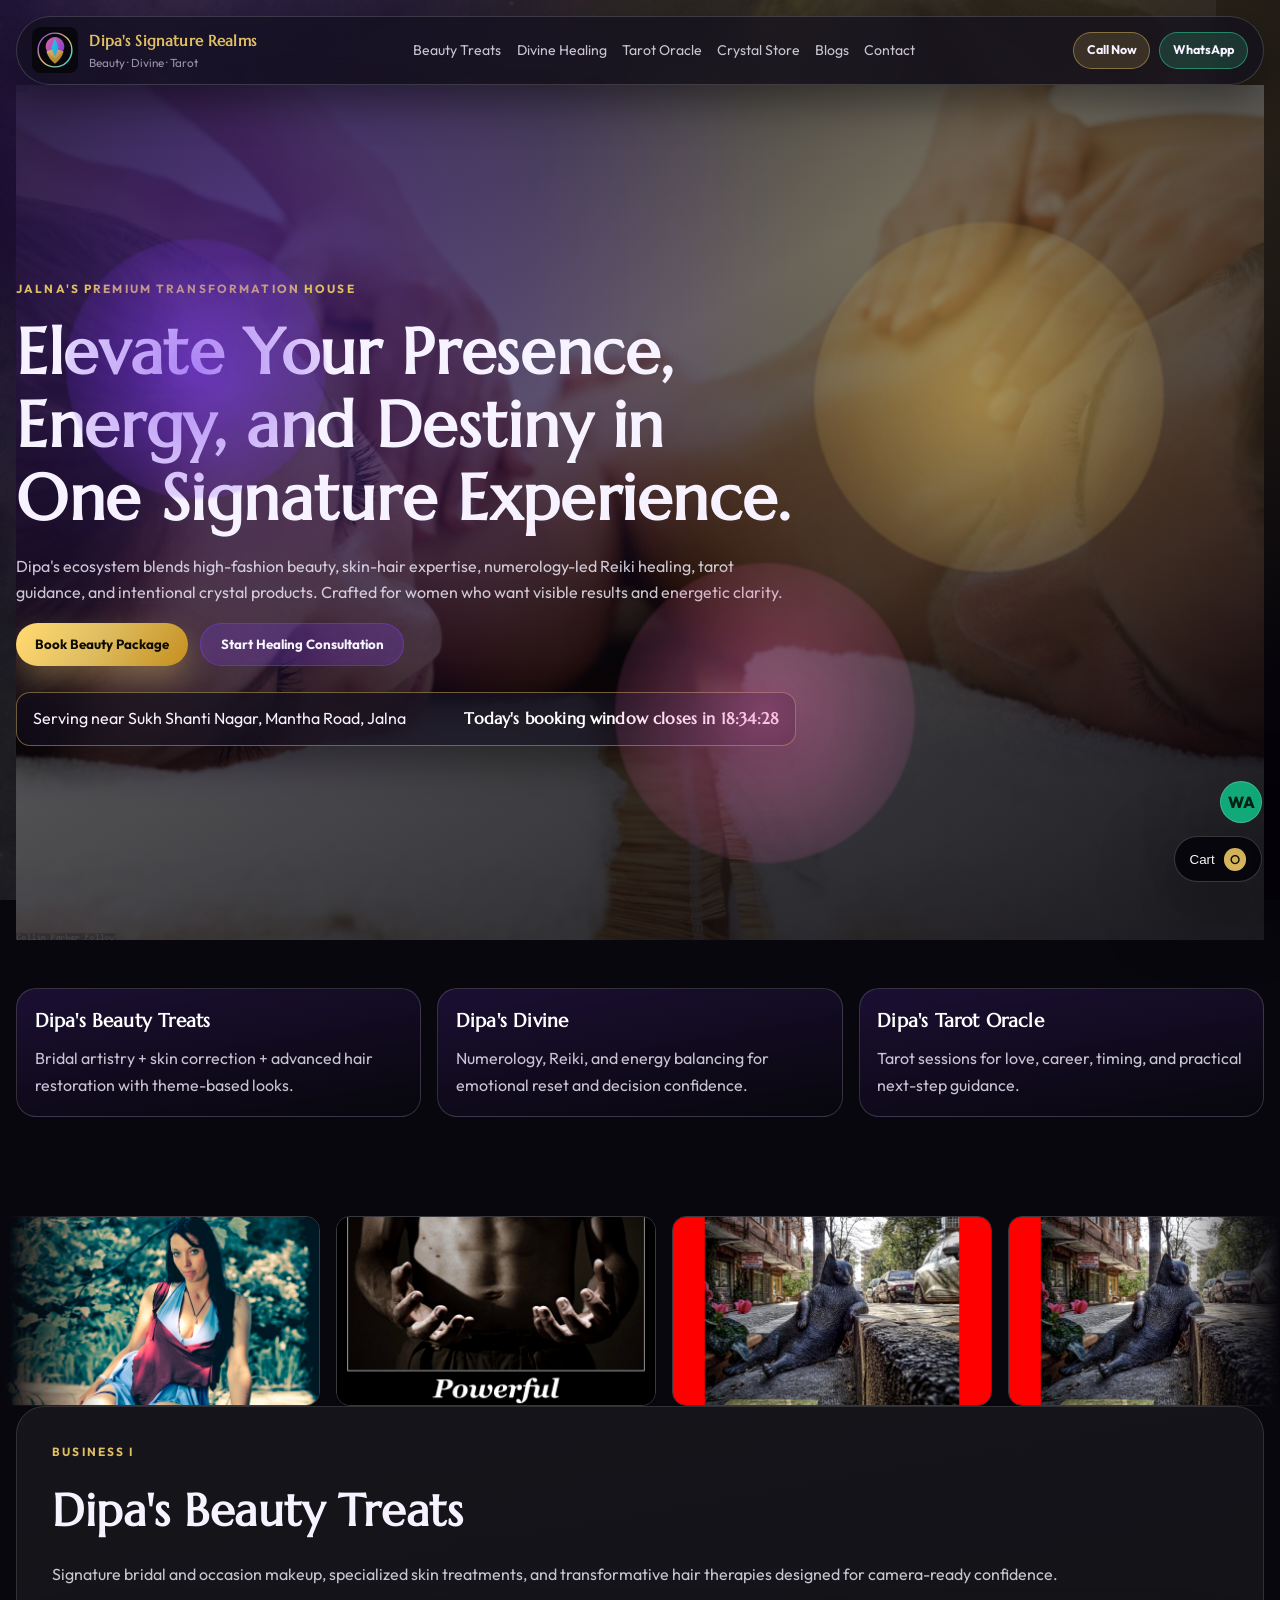
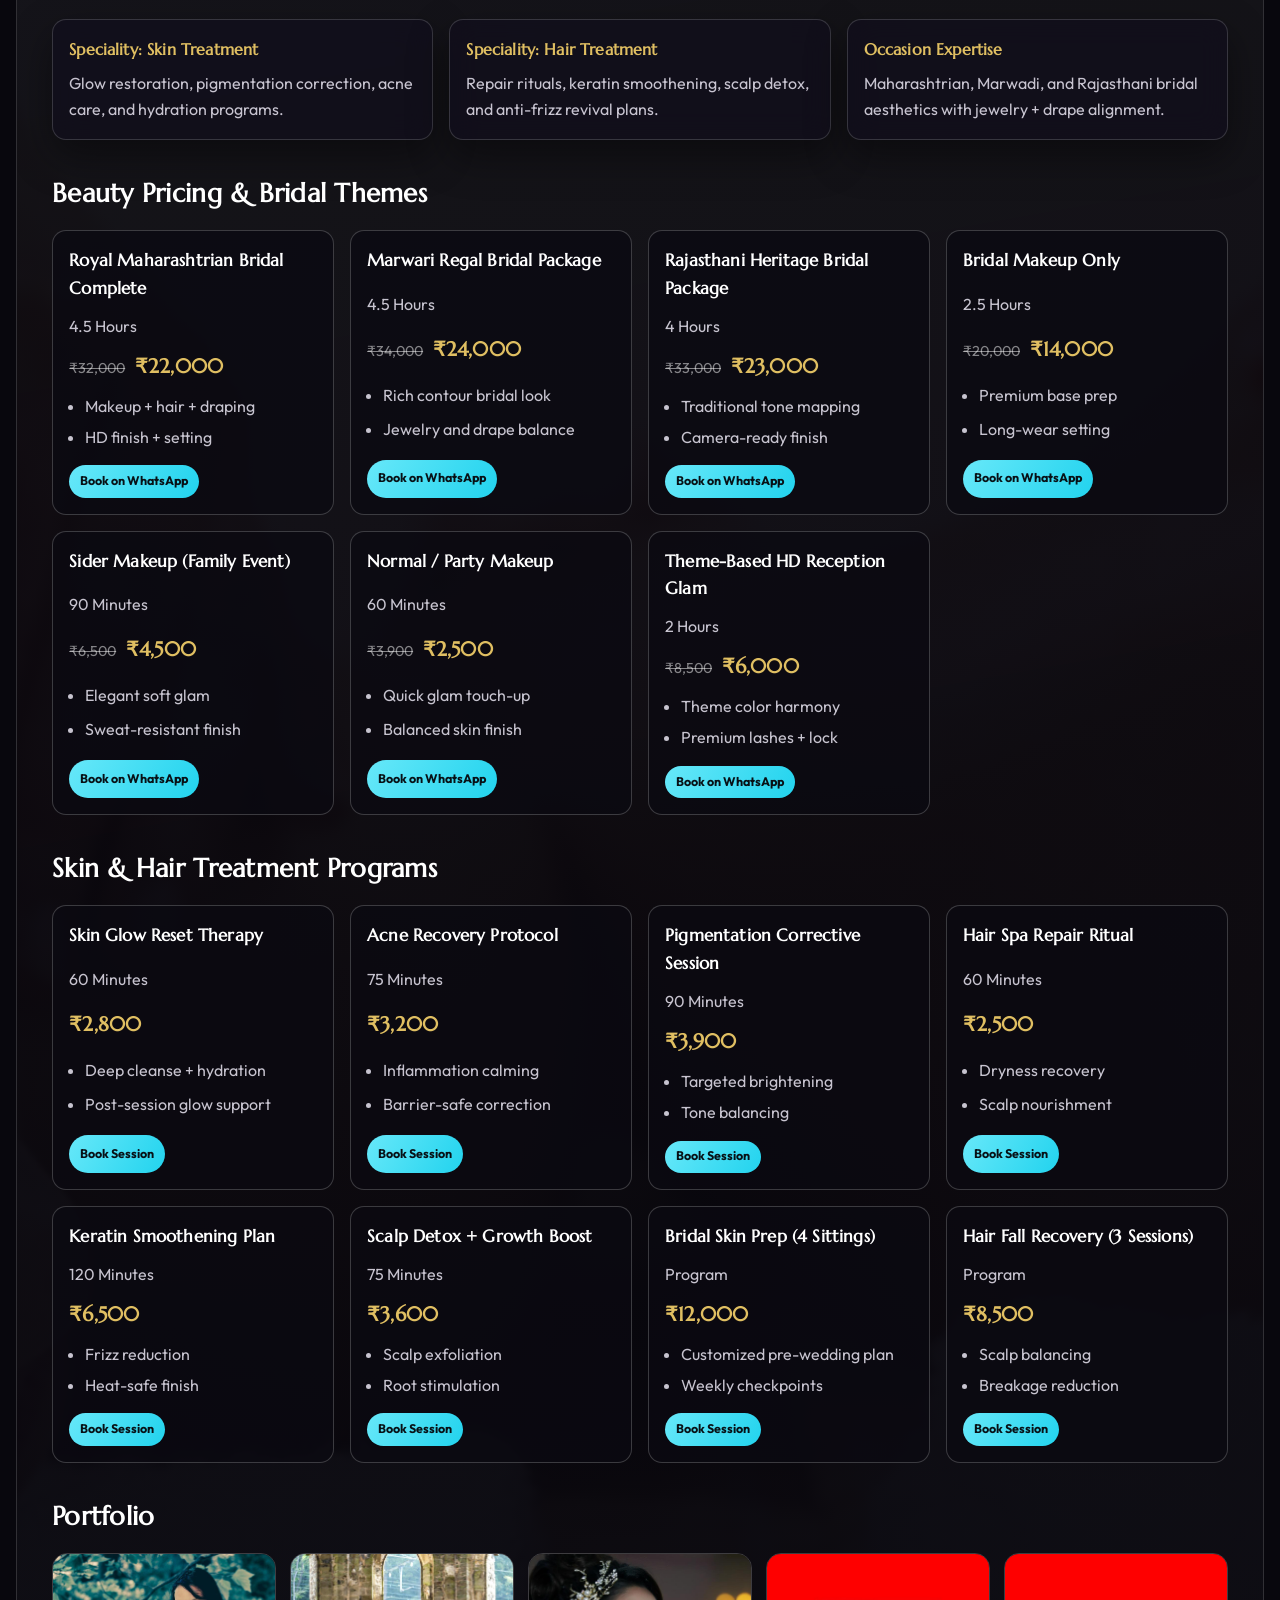
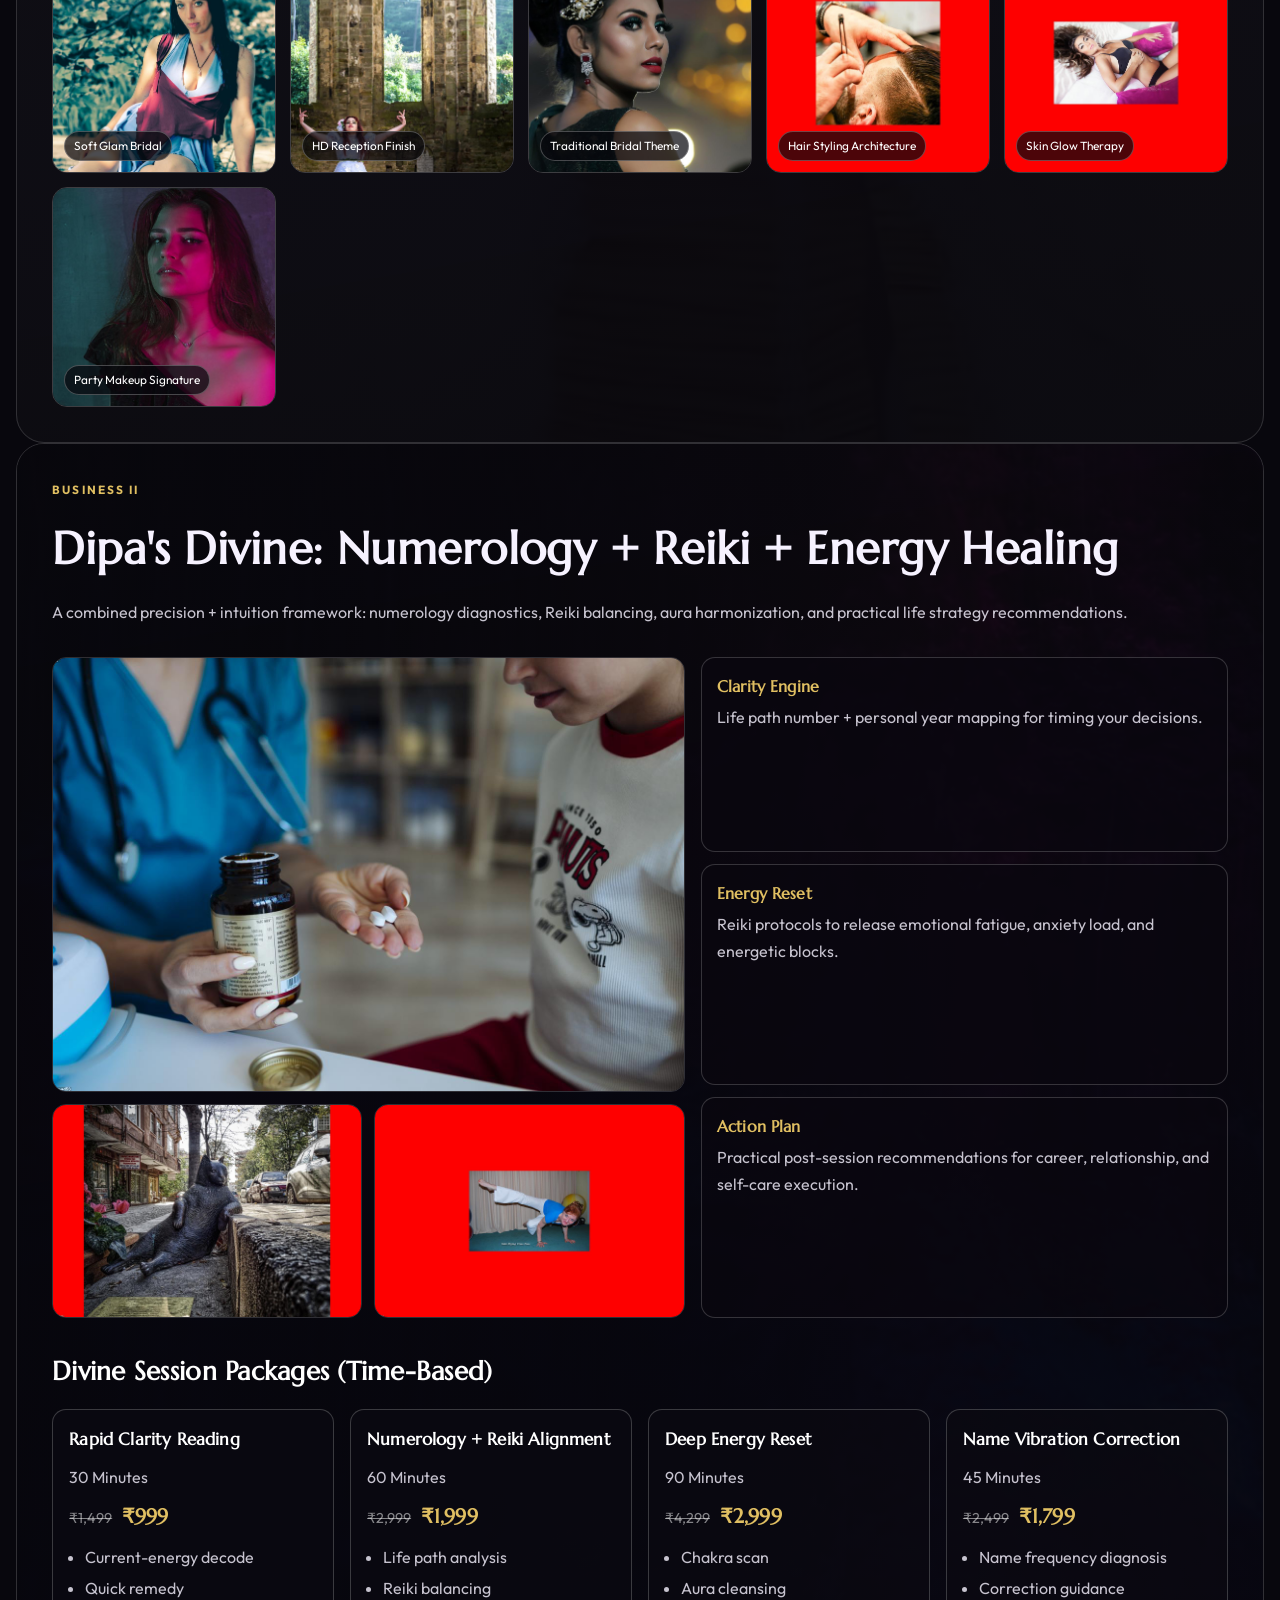
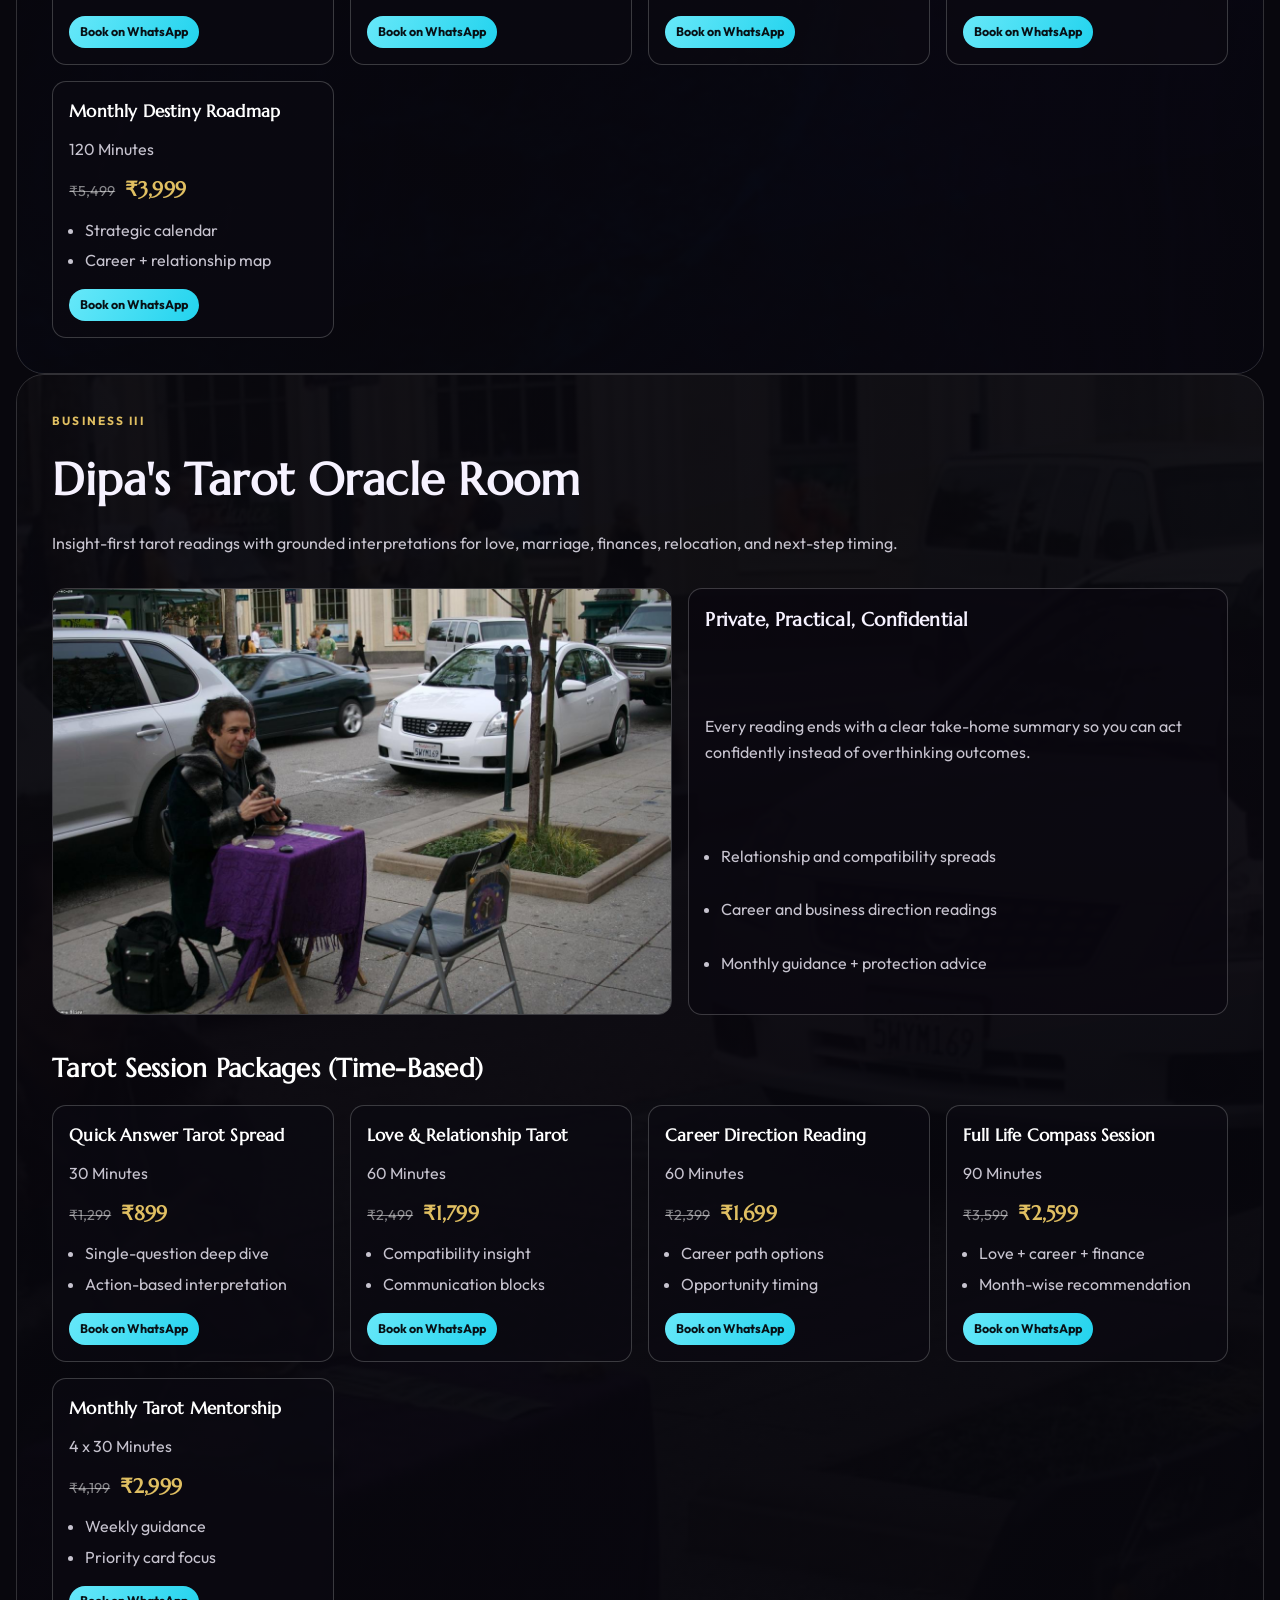
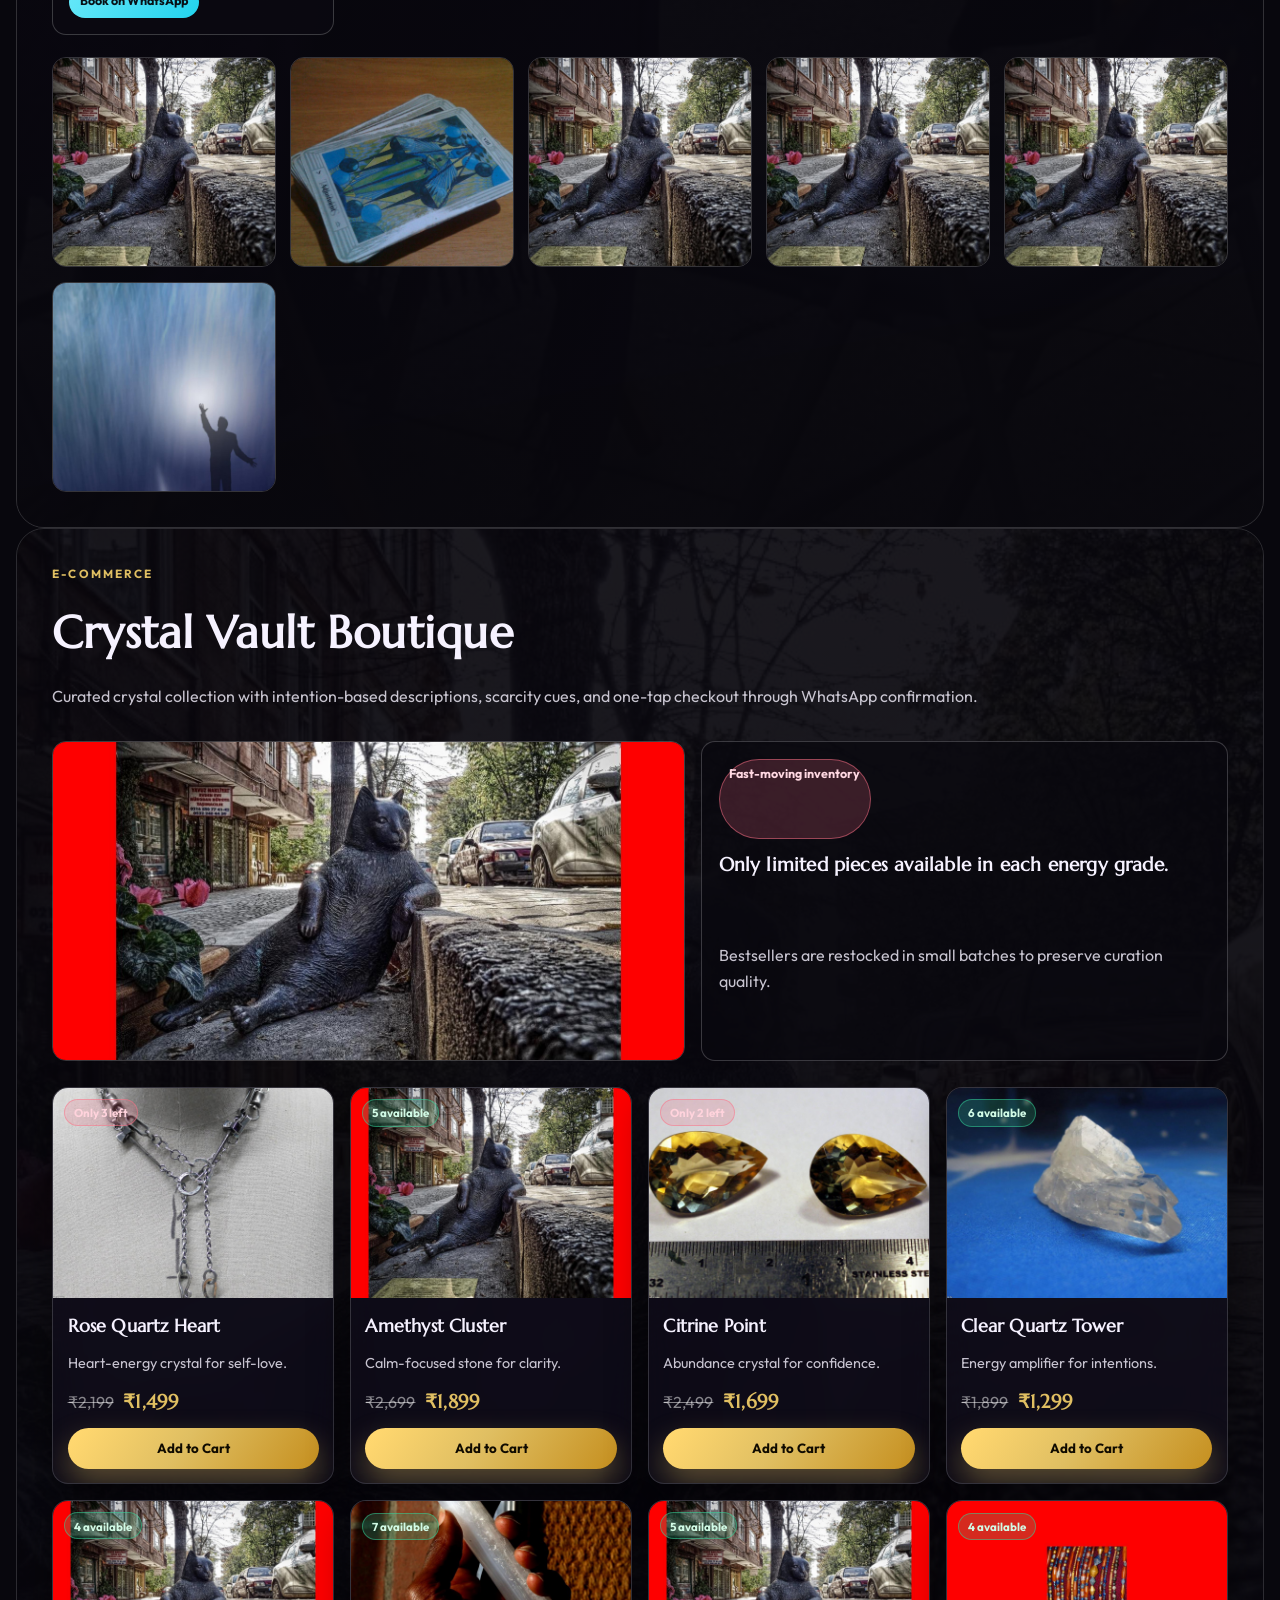
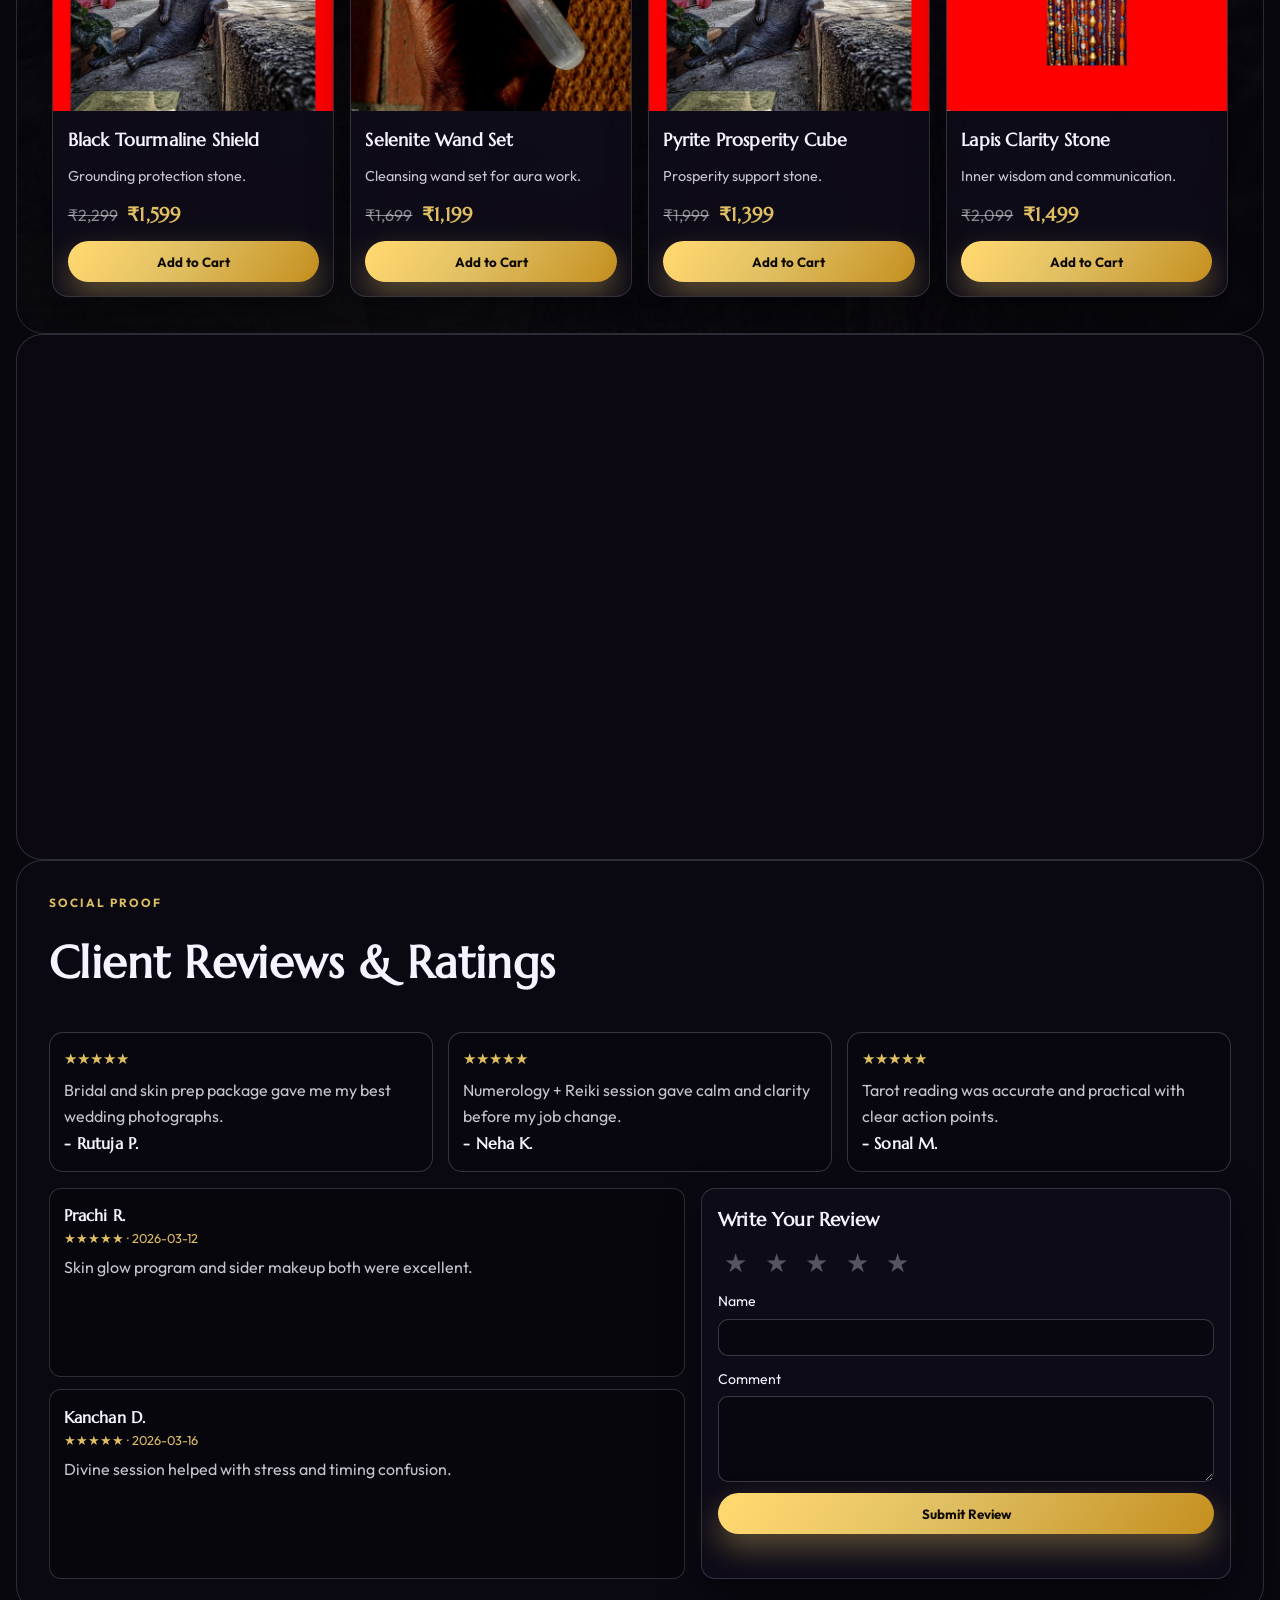
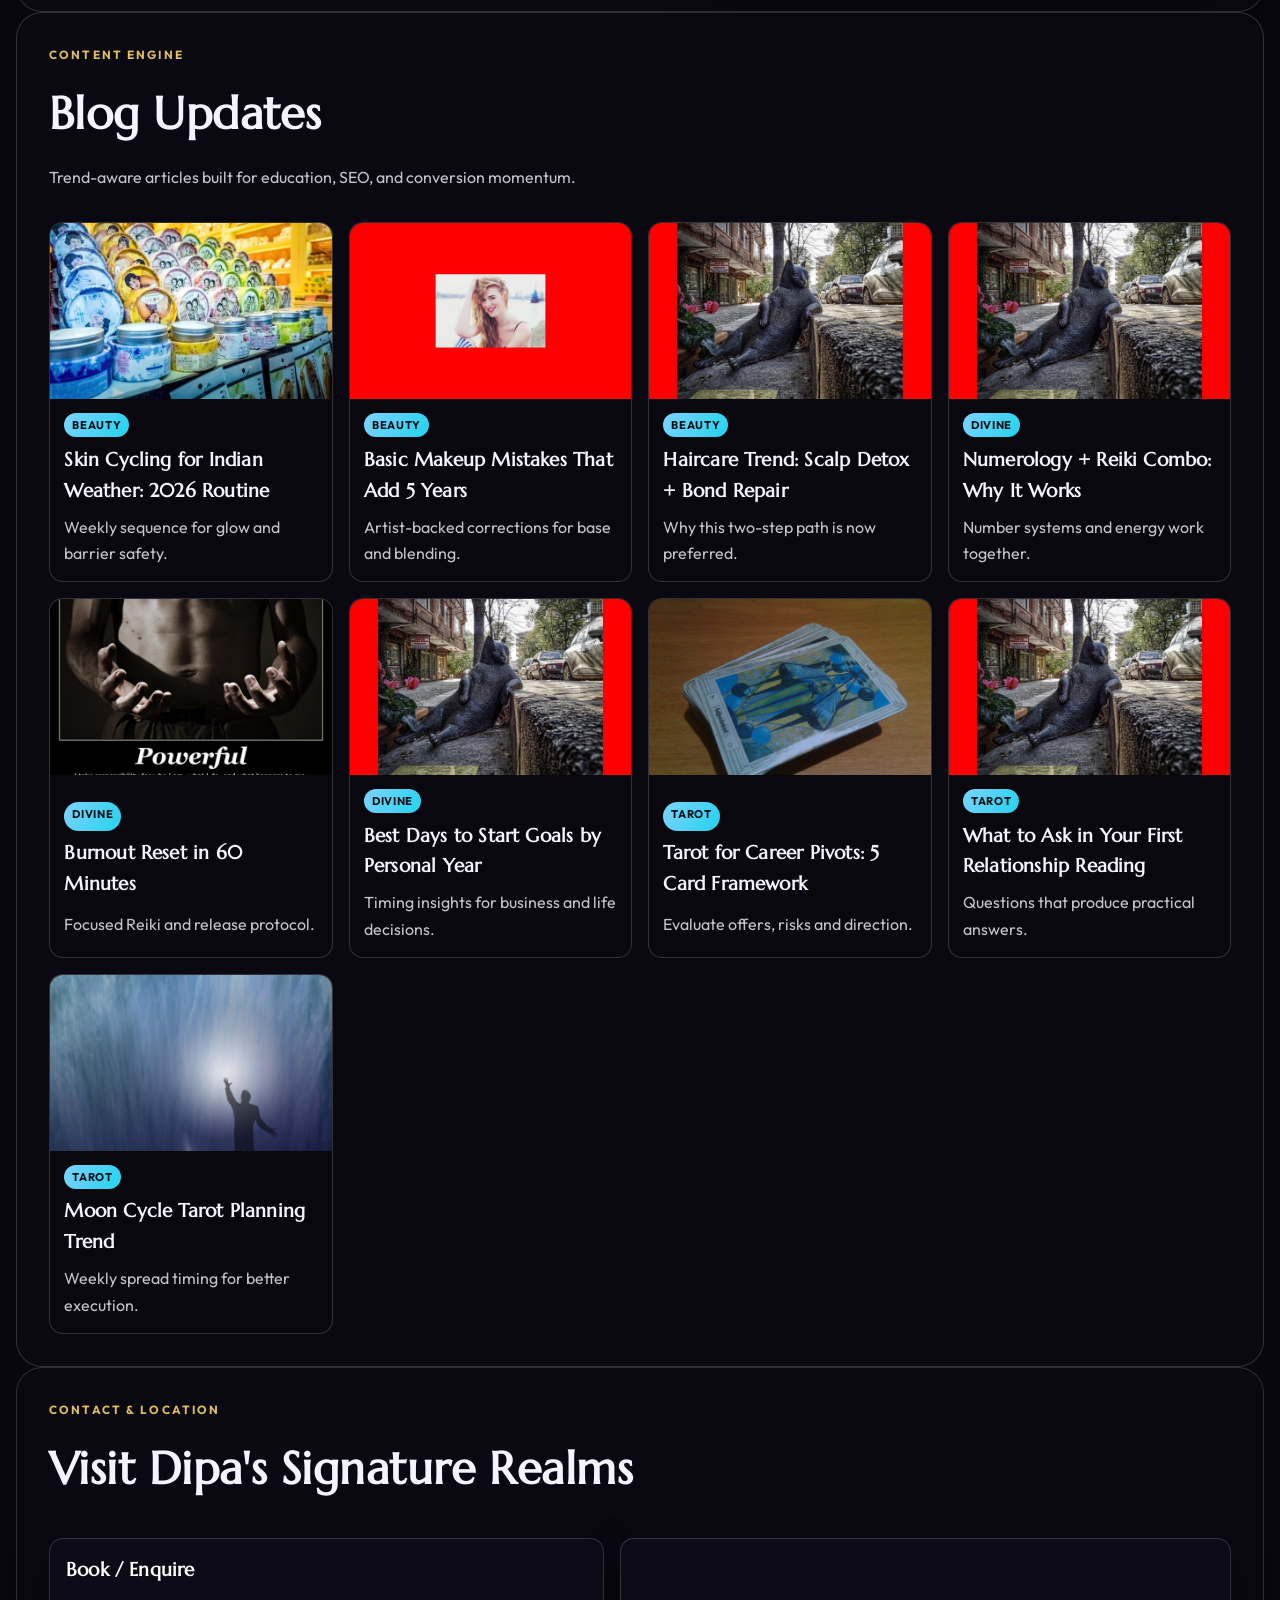
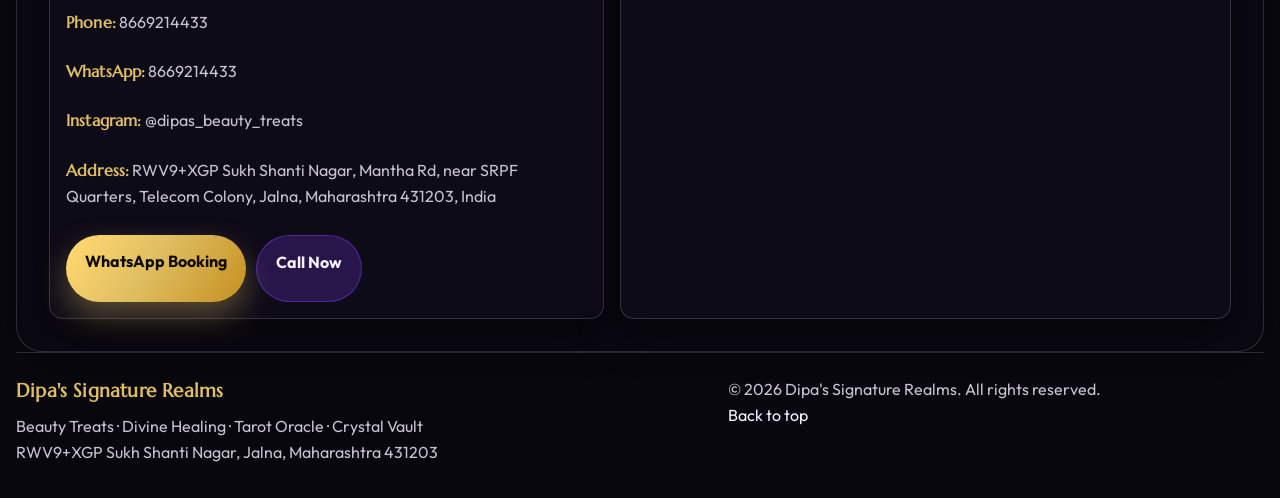
==== codex/index.html @ 45160a1e "Initial commit" ====
﻿<!DOCTYPE html>
<html lang="en">
<head>
  <meta charset="UTF-8" />
  <meta name="viewport" content="width=device-width, initial-scale=1.0" />
  <title>Dipa's Beauty Treats | Dipa's Divine Healing & Dipa's Tarot Oracle | Jalna</title>
  <meta name="description" content="Premium beauty salon, skin and hair treatments, numerology + Reiki healing, tarot card reading, and crystal shopping in Sukh Shanti Nagar, Jalna." />
  <meta name="keywords" content="beauty parlour Jalna, bridal makeup Jalna, Maharashtrian bridal makeup, Marwadi bridal package, Rajasthani bridal makeup, skin treatment Jalna, hair treatment Jalna, Reiki healing Jalna, numerology consultation Jalna, tarot card reading Jalna, crystal store Jalna, Sukh Shanti Nagar salon, Mantha Road Jalna, RWV9+XGP Jalna" />
  <meta name="author" content="Dipa's Beauty Treats" />
  <meta name="robots" content="index, follow, max-image-preview:large" />
  <meta name="theme-color" content="#08070d" />
  <meta name="geo.region" content="IN-MH" />
  <meta name="geo.placename" content="Sukh Shanti Nagar, Jalna" />
  <meta name="geo.position" content="19.8418;75.8869" />
  <meta name="ICBM" content="19.8418, 75.8869" />

  <meta property="og:type" content="website" />
  <meta property="og:title" content="Dipa's Beauty Treats | Divine Healing | Tarot Oracle | Jalna" />
  <meta property="og:description" content="Luxury beauty, healing, tarot and crystal commerce under one immersive platform in Jalna." />
  <meta property="og:image" content="media/dipas-beauty-treats/hero-beauty.jpg" />
  <meta property="og:locale" content="en_IN" />

  <meta name="twitter:card" content="summary_large_image" />
  <meta name="twitter:title" content="Dipa's Beauty Treats | Divine Healing | Tarot Oracle" />
  <meta name="twitter:description" content="Book premium services and shop crystals with a high-conversion immersive experience." />
  <meta name="twitter:image" content="media/crystal-vault/hero-crystal.jpg" />

  <link rel="manifest" href="manifest.json" />
  <link rel="icon" href="assets/icons/icon-192.svg" type="image/svg+xml" />
  <link rel="apple-touch-icon" href="assets/icons/icon-192.svg" />

  <link rel="preconnect" href="https://fonts.googleapis.com" />
  <link rel="preconnect" href="https://fonts.gstatic.com" crossorigin />
  <link href="https://fonts.googleapis.com/css2?family=Marcellus&family=Outfit:wght@300;400;500;600;700;800&display=swap" rel="stylesheet" />
  <link rel="stylesheet" href="style.css" />

  <!-- Google Analytics Placeholder: replace this block with your GA4 script -->
  <script id="ga-placeholder">
    /* Google Analytics script placeholder */
  </script>

  <script type="application/ld+json">
  {
    "@context": "https://schema.org",
    "@type": "LocalBusiness",
    "name": "Dipa's Beauty Treats",
    "image": "media/dipas-beauty-treats/hero-beauty.jpg",
    "telephone": "+91-8669214433",
    "address": {
      "@type": "PostalAddress",
      "streetAddress": "RWV9+XGP Sukh Shanti Nagar, Mantha Rd, near SRPF Quarters, Telecom Colony",
      "addressLocality": "Jalna",
      "addressRegion": "Maharashtra",
      "postalCode": "431203",
      "addressCountry": "IN"
    },
    "areaServed": "Jalna",
    "sameAs": [
      "https://www.instagram.com/"
    ],
    "makesOffer": [
      {"@type": "Offer", "name": "Bridal Makeup Packages"},
      {"@type": "Offer", "name": "Skin Treatment Programs"},
      {"@type": "Offer", "name": "Hair Treatment Programs"},
      {"@type": "Offer", "name": "Numerology + Reiki Consultations"},
      {"@type": "Offer", "name": "Tarot Card Reading Sessions"}
    ]
  }
  </script>
</head>
<body>
  <div class="global-bg">
    <img src="media/shared/nebula-1.jpg" alt="" aria-hidden="true" class="bg-image bg-image-a" />
    <img src="media/shared/nebula-2.jpg" alt="" aria-hidden="true" class="bg-image bg-image-b" />
    <div class="bg-shade"></div>
  </div>

  <header class="site-header glass" id="top">
    <a href="#home" class="brand-wrap" aria-label="Dipa's platform home">
      <img src="assets/icons/logo-trinity.svg" alt="Dipa brand logo" class="brand-logo" />
      <div>
        <strong>Dipa's Signature Realms</strong>
        <span>Beauty · Divine · Tarot</span>
      </div>
    </a>

    <nav class="main-nav">
      <a href="#beauty" data-scroll="#beauty">Beauty Treats</a>
      <a href="#divine" data-scroll="#divine">Divine Healing</a>
      <a href="#tarot" data-scroll="#tarot">Tarot Oracle</a>
      <a href="#crystals" data-scroll="#crystals">Crystal Store</a>
      <a href="#blogs" data-scroll="#blogs">Blogs</a>
      <a href="#contact" data-scroll="#contact">Contact</a>
    </nav>

    <div class="header-actions">
      <a href="tel:+918669214433" class="chip chip-call">Call Now</a>
      <a href="https://wa.me/918669214433" class="chip chip-whatsapp" target="_blank" rel="noopener noreferrer">WhatsApp</a>
    </div>
  </header>

  <main>
    <section class="hero section" id="home">
      <div class="hero-slides" id="heroSlides">
        <img src="media/dipas-beauty-treats/hero-beauty.jpg" alt="Luxury beauty studio" class="active" loading="eager" />
        <img src="media/dipas-divine/hero-divine.jpg" alt="Spiritual healing ambience" loading="eager" />
        <img src="media/dipas-tarot-oracle/hero-tarot.jpg" alt="Tarot ritual setup" loading="eager" />
      </div>

      <div class="hero-content reveal">
        <p class="eyebrow">Jalna's Premium Transformation House</p>
        <h1>Elevate Your Presence, Energy, and Destiny in One Signature Experience.</h1>
        <p>
          Dipa's ecosystem blends high-fashion beauty, skin-hair expertise, numerology-led Reiki healing, tarot guidance, and intentional crystal products. Crafted for women who want visible results and energetic clarity.
        </p>
        <div class="hero-cta">
          <button class="btn btn-primary" data-scroll="#beauty">Book Beauty Package</button>
          <button class="btn btn-secondary" data-scroll="#divine">Start Healing Consultation</button>
        </div>
        <div class="hero-trust glass">
          <span>Serving near Sukh Shanti Nagar, Mantha Road, Jalna</span>
          <strong id="heroCountdown">Today's booking window closes in --:--:--</strong>
        </div>
      </div>

      <div class="hero-orbs" aria-hidden="true">
        <div class="orb orb-a" data-depth="0.12"></div>
        <div class="orb orb-b" data-depth="0.2"></div>
        <div class="orb orb-c" data-depth="0.28"></div>
      </div>
    </section>

    <section class="overview section">
      <div class="overview-grid">
        <article class="overview-card reveal">
          <h3>Dipa's Beauty Treats</h3>
          <p>Bridal artistry + skin correction + advanced hair restoration with theme-based looks.</p>
        </article>
        <article class="overview-card reveal">
          <h3>Dipa's Divine</h3>
          <p>Numerology, Reiki, and energy balancing for emotional reset and decision confidence.</p>
        </article>
        <article class="overview-card reveal">
          <h3>Dipa's Tarot Oracle</h3>
          <p>Tarot sessions for love, career, timing, and practical next-step guidance.</p>
        </article>
      </div>
    </section>

    <section class="cinematic-strip" aria-label="Visual showcase">
      <div class="strip-track">
        <img src="media/dipas-beauty-treats/portfolio-1.jpg" alt="Beauty portfolio preview" loading="lazy" />
        <img src="media/dipas-divine/reiki-1.jpg" alt="Healing portfolio preview" loading="lazy" />
        <img src="media/dipas-tarot-oracle/tarot-spread-1.jpg" alt="Tarot portfolio preview" loading="lazy" />
        <img src="media/crystal-vault/crystal-grid-1.jpg" alt="Crystal portfolio preview" loading="lazy" />
        <img src="media/dipas-beauty-treats/portfolio-3.jpg" alt="Bridal portfolio preview" loading="lazy" />
        <img src="media/dipas-divine/numerology-1.jpg" alt="Numerology portfolio preview" loading="lazy" />
        <img src="media/dipas-tarot-oracle/tarot-reader-1.jpg" alt="Tarot consultation preview" loading="lazy" />
        <img src="media/crystal-vault/amethyst.jpg" alt="Amethyst crystals preview" loading="lazy" />
      </div>
    </section>

    <section class="section business-block beauty-block" id="beauty">
      <div class="section-heading reveal">
        <p class="eyebrow">Business I</p>
        <h2>Dipa's Beauty Treats</h2>
        <p>
          Signature bridal and occasion makeup, specialized skin treatments, and transformative hair therapies designed for camera-ready confidence.
        </p>
      </div>

      <div class="highlight-row reveal">
        <article class="highlight-card glass">
          <h4>Speciality: Skin Treatment</h4>
          <p>Glow restoration, pigmentation correction, acne care, and hydration programs.</p>
        </article>
        <article class="highlight-card glass">
          <h4>Speciality: Hair Treatment</h4>
          <p>Repair rituals, keratin smoothening, scalp detox, and anti-frizz revival plans.</p>
        </article>
        <article class="highlight-card glass">
          <h4>Occasion Expertise</h4>
          <p>Maharashtrian, Marwadi, and Rajasthani bridal aesthetics with jewelry + drape alignment.</p>
        </article>
      </div>

      <h3 class="sub-title reveal">Beauty Pricing & Bridal Themes</h3>
      <div class="pricing-grid" id="beautyPackageGrid"></div>

      <h3 class="sub-title reveal">Skin & Hair Treatment Programs</h3>
      <div class="treatment-grid" id="treatmentGrid"></div>

      <h3 class="sub-title reveal">Portfolio</h3>
      <div class="portfolio-grid" id="beautyPortfolioGrid"></div>
    </section>

    <section class="section business-block divine-block" id="divine">
      <div class="section-heading reveal">
        <p class="eyebrow">Business II</p>
        <h2>Dipa's Divine: Numerology + Reiki + Energy Healing</h2>
        <p>
          A combined precision + intuition framework: numerology diagnostics, Reiki balancing, aura harmonization, and practical life strategy recommendations.
        </p>
      </div>

      <div class="divine-layout">
        <div class="divine-media reveal">
          <img src="media/dipas-divine/reiki-2.jpg" alt="Reiki healing therapy session" loading="lazy" />
          <img src="media/dipas-divine/numerology-2.jpg" alt="Numerology interpretation chart" loading="lazy" />
          <img src="media/dipas-divine/energy-healing-1.jpg" alt="Energy healing meditation setup" loading="lazy" />
        </div>
        <div class="divine-points reveal">
          <article>
            <h4>Clarity Engine</h4>
            <p>Life path number + personal year mapping for timing your decisions.</p>
          </article>
          <article>
            <h4>Energy Reset</h4>
            <p>Reiki protocols to release emotional fatigue, anxiety load, and energetic blocks.</p>
          </article>
          <article>
            <h4>Action Plan</h4>
            <p>Practical post-session recommendations for career, relationship, and self-care execution.</p>
          </article>
        </div>
      </div>

      <h3 class="sub-title reveal">Divine Session Packages (Time-Based)</h3>
      <div class="pricing-grid" id="divinePackageGrid"></div>
    </section>

    <section class="section business-block tarot-block" id="tarot">
      <div class="section-heading reveal">
        <p class="eyebrow">Business III</p>
        <h2>Dipa's Tarot Oracle Room</h2>
        <p>
          Insight-first tarot readings with grounded interpretations for love, marriage, finances, relocation, and next-step timing.
        </p>
      </div>

      <div class="tarot-top reveal">
        <img src="media/dipas-tarot-oracle/hero-tarot.jpg" alt="Tarot reading setup with cards" loading="lazy" />
        <div>
          <h3>Private, Practical, Confidential</h3>
          <p>
            Every reading ends with a clear take-home summary so you can act confidently instead of overthinking outcomes.
          </p>
          <ul>
            <li>Relationship and compatibility spreads</li>
            <li>Career and business direction readings</li>
            <li>Monthly guidance + protection advice</li>
          </ul>
        </div>
      </div>

      <h3 class="sub-title reveal">Tarot Session Packages (Time-Based)</h3>
      <div class="pricing-grid" id="tarotPackageGrid"></div>

      <div class="tarot-gallery reveal" id="tarotGallery"></div>
    </section>

    <section class="section crystal-block" id="crystals">
      <div class="section-heading reveal">
        <p class="eyebrow">E-commerce</p>
        <h2>Crystal Vault Boutique</h2>
        <p>
          Curated crystal collection with intention-based descriptions, scarcity cues, and one-tap checkout through WhatsApp confirmation.
        </p>
      </div>

      <div class="crystal-hero reveal">
        <img src="media/crystal-vault/hero-crystal.jpg" alt="Premium crystal collection" loading="lazy" />
        <div>
          <p class="badge">Fast-moving inventory</p>
          <h3>Only limited pieces available in each energy grade.</h3>
          <p>Bestsellers are restocked in small batches to preserve curation quality.</p>
        </div>
      </div>

      <div class="product-grid" id="productGrid"></div>
    </section>

    <section class="section videos-block" id="videos">
      <div class="section-heading reveal">
        <p class="eyebrow">YouTube Portfolio</p>
        <h2>Video Learning & Inspiration</h2>
        <p>Bridal looks, healing explainers, and tarot guidance content arranged for quick discovery.</p>
      </div>

      <div class="video-grid reveal">
        <article class="video-card">
          <h3>Beauty Tutorials</h3>
          <iframe src="https://www.youtube.com/embed?listType=search&list=bridal+makeup+tutorial+indian" title="Beauty tutorials" loading="lazy" allowfullscreen></iframe>
        </article>
        <article class="video-card">
          <h3>Numerology + Reiki</h3>
          <iframe src="https://www.youtube.com/embed?listType=search&list=numerology+reiki+energy+healing" title="Numerology and Reiki videos" loading="lazy" allowfullscreen></iframe>
        </article>
        <article class="video-card">
          <h3>Tarot Guidance</h3>
          <iframe src="https://www.youtube.com/embed?listType=search&list=tarot+card+reading+guidance" title="Tarot guidance videos" loading="lazy" allowfullscreen></iframe>
        </article>
      </div>
    </section>

    <section class="section reviews-block" id="reviews">
      <div class="section-heading reveal">
        <p class="eyebrow">Social Proof</p>
        <h2>Client Reviews & Ratings</h2>
      </div>

      <div class="testimonial-row reveal" id="testimonialRow"></div>

      <div class="review-layout reveal">
        <div class="review-list" id="reviewList"></div>

        <form class="review-form glass" id="reviewForm">
          <h3>Write Your Review</h3>
          <div class="star-picker" id="starPicker" aria-label="Star rating selector">
            <button type="button" data-star="1">★</button>
            <button type="button" data-star="2">★</button>
            <button type="button" data-star="3">★</button>
            <button type="button" data-star="4">★</button>
            <button type="button" data-star="5">★</button>
          </div>
          <input type="hidden" id="reviewRating" value="0" />
          <label>Name<input type="text" id="reviewName" required /></label>
          <label>Comment<textarea id="reviewComment" rows="4" required></textarea></label>
          <button type="submit" class="btn btn-primary">Submit Review</button>
          <p class="form-note" id="reviewMessage"></p>
        </form>
      </div>
    </section>

    <section class="section blogs-block" id="blogs">
      <div class="section-heading reveal">
        <p class="eyebrow">Content Engine</p>
        <h2>Blog Updates</h2>
        <p>Trend-aware articles built for education, SEO, and conversion momentum.</p>
      </div>

      <div class="blog-grid" id="blogGrid"></div>
    </section>

    <section class="section contact-block" id="contact">
      <div class="section-heading reveal">
        <p class="eyebrow">Contact & Location</p>
        <h2>Visit Dipa's Signature Realms</h2>
      </div>

      <div class="contact-layout reveal">
        <article class="contact-card glass">
          <h3>Book / Enquire</h3>
          <p><strong>Phone:</strong> <a href="tel:+918669214433">8669214433</a></p>
          <p><strong>WhatsApp:</strong> <a href="https://wa.me/918669214433" target="_blank" rel="noopener noreferrer">8669214433</a></p>
          <p><strong>Instagram:</strong> <a href="https://instagram.com/dipas_beauty_treats" target="_blank" rel="noopener noreferrer">@dipas_beauty_treats</a></p>
          <p><strong>Address:</strong> RWV9+XGP Sukh Shanti Nagar, Mantha Rd, near SRPF Quarters, Telecom Colony, Jalna, Maharashtra 431203, India</p>
          <div class="contact-actions">
            <a href="https://wa.me/918669214433" class="btn btn-primary" target="_blank" rel="noopener noreferrer">WhatsApp Booking</a>
            <a href="tel:+918669214433" class="btn btn-secondary">Call Now</a>
          </div>
        </article>

        <div class="map-card glass">
          <iframe src="https://www.google.com/maps?q=RWV9%2BXGP%20Sukh%20Shanti%20Nagar%2C%20Mantha%20Rd%2C%20Jalna&output=embed" loading="lazy" referrerpolicy="no-referrer-when-downgrade" title="Dipa location map"></iframe>
        </div>
      </div>
    </section>
  </main>

  <footer class="site-footer">
    <div>
      <h3>Dipa's Signature Realms</h3>
      <p>Beauty Treats · Divine Healing · Tarot Oracle · Crystal Vault</p>
      <p>RWV9+XGP Sukh Shanti Nagar, Jalna, Maharashtra 431203</p>
    </div>
    <div>
      <p>© <span id="yearNow"></span> Dipa's Signature Realms. All rights reserved.</p>
      <a href="#top" data-scroll="#top">Back to top</a>
    </div>
  </footer>

  <button class="floating-cart" id="cartFab" aria-label="Open cart">
    <span>Cart</span>
    <strong id="cartBadge">0</strong>
  </button>

  <a class="floating-whatsapp" href="https://wa.me/918669214433" target="_blank" rel="noopener noreferrer" aria-label="Chat on WhatsApp">WA</a>

  <div class="drawer-overlay" id="drawerOverlay"></div>
  <aside class="cart-drawer" id="cartDrawer" aria-hidden="true">
    <header>
      <h3>Crystal Cart</h3>
      <button type="button" id="closeCart">×</button>
    </header>

    <div class="cart-items" id="cartItems"></div>

    <div class="cart-summary glass">
      <p><span>Subtotal</span><strong id="cartSubtotal">₹0</strong></p>
      <p><span>Total</span><strong id="cartTotal">₹0</strong></p>
      <button class="btn btn-primary" id="startCheckout">Proceed to Checkout</button>
    </div>

    <section class="checkout-panel" id="checkoutPanel" hidden>
      <div class="step-indicator">
        <span data-step-indicator="1" class="active">1. Info</span>
        <span data-step-indicator="2">2. Payment</span>
        <span data-step-indicator="3">3. Confirm</span>
      </div>

      <form id="checkoutForm">
        <div class="checkout-step" data-step="1">
          <label>Full Name<input type="text" id="customerName" required /></label>
          <label>Phone<input type="tel" id="customerPhone" required pattern="[0-9+\- ]{8,15}" /></label>
          <label>Address<textarea id="customerAddress" rows="3" required></textarea></label>
          <button type="button" class="btn btn-primary" id="toPayment">Continue</button>
        </div>

        <div class="checkout-step" data-step="2" hidden>
          <fieldset>
            <legend>Select Payment</legend>
            <label><input type="radio" name="payMethod" value="COD" checked /> Cash on Delivery</label>
            <label><input type="radio" name="payMethod" value="UPI" /> UPI</label>
          </fieldset>
          <div class="step-actions">
            <button type="button" class="btn btn-secondary" id="backInfo">Back</button>
            <button type="button" class="btn btn-primary" id="toConfirm">Review</button>
          </div>
        </div>

        <div class="checkout-step" data-step="3" hidden>
          <div class="order-preview glass" id="orderPreview"></div>

          <div class="payment-box" id="upiBox" hidden>
            <p>Scan QR and complete UPI payment:</p>
            <img id="upiQrImage" src="" alt="UPI payment QR" loading="lazy" />
            <a id="upiDeepLink" href="#" target="_blank" rel="noopener noreferrer">Open UPI App</a>
            <button type="button" class="btn btn-primary" id="confirmUpi">I Have Paid</button>
          </div>

          <div class="payment-box" id="codBox" hidden>
            <p>COD selected. Confirm order now.</p>
            <button type="button" class="btn btn-primary" id="confirmCod">Confirm COD Order</button>
          </div>

          <button type="button" class="btn btn-secondary" id="backPayment">Back</button>
        </div>
      </form>
      <p class="form-note" id="checkoutMessage"></p>
    </section>
  </aside>

  <template id="productTemplate">
    <article class="product-card glass reveal" data-tilt>
      <div class="product-media">
        <img class="product-image" src="" alt="" loading="lazy" />
        <span class="stock-pill"></span>
      </div>
      <div class="product-content">
        <h3 class="product-name"></h3>
        <p class="product-desc"></p>
        <div class="price-row">
          <span class="old-price"></span>
          <strong class="new-price"></strong>
        </div>
        <button class="btn btn-primary add-to-cart">Add to Cart</button>
      </div>
    </article>
  </template>

  <template id="cartItemTemplate">
    <article class="cart-item">
      <img class="cart-item-image" src="" alt="" loading="lazy" />
      <div class="cart-item-info">
        <h4 class="cart-item-title"></h4>
        <p class="cart-item-price"></p>
        <div class="qty-controls">
          <button type="button" data-action="decrease">-</button>
          <span class="qty-value">1</span>
          <button type="button" data-action="increase">+</button>
          <button type="button" data-action="remove" class="remove-btn">Remove</button>
        </div>
      </div>
    </article>
  </template>

  <script src="script.js" defer></script>
</body>
</html>
---- codex/style.css ----
﻿:root {
  --bg: #08070d;
  --bg-elev: #100d19;
  --bg-alt: #130f1f;
  --text: #f6f2ff;
  --text-soft: rgba(246, 242, 255, 0.8);
  --muted: rgba(246, 242, 255, 0.58);
  --amethyst: #7c3aed;
  --gold: #e0bf62;
  --rose: #f472b6;
  --teal: #22d3ee;
  --danger: #fb7185;
  --success: #34d399;
  --radius: 20px;
  --radius-sm: 14px;
  --shadow-lg: 0 24px 70px rgba(0, 0, 0, 0.52);
  --shadow-md: 0 16px 40px rgba(0, 0, 0, 0.42);
  --border: rgba(255, 255, 255, 0.16);
  --border-strong: rgba(224, 191, 98, 0.45);
}

* {
  box-sizing: border-box;
}

html {
  scroll-behavior: smooth;
  scroll-padding-top: 90px;
}

body {
  margin: 0;
  font-family: "Outfit", "Segoe UI", sans-serif;
  color: var(--text);
  background: var(--bg);
  line-height: 1.65;
  overflow-x: hidden;
}

h1,
h2,
h3,
h4,
legend,
strong {
  font-family: "Marcellus", Georgia, serif;
  letter-spacing: 0.01em;
  margin: 0;
}

p,
ul,
li {
  margin: 0;
  color: var(--text-soft);
}

a {
  color: inherit;
  text-decoration: none;
}

img {
  display: block;
  max-width: 100%;
}

main {
  position: relative;
  z-index: 1;
}

.global-bg {
  position: fixed;
  inset: 0;
  z-index: -4;
  overflow: hidden;
}

.bg-image {
  position: absolute;
  inset: -5%;
  width: 110%;
  height: 110%;
  object-fit: cover;
  filter: saturate(1.08) contrast(1.08) brightness(0.6);
}

.bg-image-a {
  animation: driftA 42s ease-in-out infinite alternate;
}

.bg-image-b {
  mix-blend-mode: screen;
  opacity: 0.34;
  animation: driftB 56s ease-in-out infinite alternate;
}

.bg-shade {
  position: absolute;
  inset: 0;
  background:
    radial-gradient(circle at 10% 15%, rgba(124, 58, 237, 0.22), transparent 42%),
    radial-gradient(circle at 85% 10%, rgba(224, 191, 98, 0.2), transparent 45%),
    radial-gradient(circle at 50% 85%, rgba(34, 211, 238, 0.12), transparent 42%),
    rgba(6, 5, 10, 0.72);
}

.site-header {
  width: min(1320px, calc(100% - 2rem));
  margin: 1rem auto 0;
  border-radius: 999px;
  display: flex;
  align-items: center;
  justify-content: space-between;
  gap: 1rem;
  padding: 0.65rem 0.95rem;
  position: sticky;
  top: 1rem;
  z-index: 50;
}

.brand-wrap {
  display: flex;
  align-items: center;
  gap: 0.7rem;
}

.brand-logo {
  width: 46px;
  height: 46px;
}

.brand-wrap strong {
  display: block;
  font-size: 0.96rem;
  color: var(--gold);
}

.brand-wrap span {
  display: block;
  font-size: 0.73rem;
  color: var(--muted);
}

.main-nav {
  display: flex;
  align-items: center;
  gap: 0.95rem;
}

.main-nav a {
  font-size: 0.88rem;
  color: var(--text-soft);
  position: relative;
  transition: color 0.22s ease;
}

.main-nav a::after {
  content: "";
  position: absolute;
  left: 0;
  bottom: -0.22rem;
  width: 0;
  height: 1.5px;
  background: linear-gradient(90deg, var(--gold), var(--amethyst));
  transition: width 0.22s ease;
}

.main-nav a:hover {
  color: #fff;
}

.main-nav a:hover::after {
  width: 100%;
}

.header-actions {
  display: flex;
  align-items: center;
  gap: 0.55rem;
}

.chip {
  border-radius: 999px;
  padding: 0.45rem 0.8rem;
  font-size: 0.78rem;
  font-weight: 700;
  border: 1px solid var(--border);
}

.chip-call {
  background: rgba(224, 191, 98, 0.16);
  border-color: rgba(224, 191, 98, 0.45);
}

.chip-whatsapp {
  background: rgba(52, 211, 153, 0.18);
  border-color: rgba(52, 211, 153, 0.5);
}

.glass {
  background: rgba(17, 14, 28, 0.68);
  border: 1px solid var(--border);
  backdrop-filter: blur(14px);
  -webkit-backdrop-filter: blur(14px);
  box-shadow: var(--shadow-md);
}

.section {
  width: min(1320px, calc(100% - 2rem));
  margin: 0 auto;
  padding: 5.2rem 0;
}

.section-heading {
  display: grid;
  gap: 0.8rem;
  margin-bottom: 2rem;
}

.eyebrow {
  color: var(--gold);
  text-transform: uppercase;
  font-weight: 700;
  letter-spacing: 0.18em;
  font-size: 0.74rem;
}

.section-heading h2 {
  font-size: clamp(1.8rem, 3.5vw, 3rem);
}

.sub-title {
  font-size: clamp(1.2rem, 2.2vw, 1.6rem);
  margin: 2rem 0 1rem;
  color: #fff;
}

.hero {
  min-height: 95vh;
  display: grid;
  align-items: center;
  position: relative;
  overflow: hidden;
}

.hero-slides {
  position: absolute;
  inset: 0;
  z-index: 0;
}

.hero-slides img {
  position: absolute;
  inset: 0;
  width: 100%;
  height: 100%;
  object-fit: cover;
  opacity: 0;
  transform: scale(1.08);
  transition: opacity 1.2s ease, transform 8s ease;
  filter: saturate(1.12) brightness(0.58) contrast(1.1);
}

.hero-slides img.active {
  opacity: 1;
  transform: scale(1);
}

.hero::after {
  content: "";
  position: absolute;
  inset: 0;
  background:
    radial-gradient(circle at 18% 20%, rgba(124, 58, 237, 0.38), transparent 45%),
    radial-gradient(circle at 78% 24%, rgba(224, 191, 98, 0.26), transparent 40%),
    linear-gradient(150deg, rgba(8, 7, 13, 0.85), rgba(8, 7, 13, 0.45) 40%, rgba(8, 7, 13, 0.85));
  z-index: 1;
}

.hero-content {
  position: relative;
  z-index: 2;
  max-width: 780px;
  display: grid;
  gap: 1.1rem;
}

.hero h1 {
  font-size: clamp(2.1rem, 5vw, 4.3rem);
  line-height: 1.14;
}

.hero-cta {
  display: flex;
  flex-wrap: wrap;
  gap: 0.75rem;
}

.btn {
  border: 0;
  border-radius: 999px;
  padding: 0.78rem 1.2rem;
  font-family: "Outfit", sans-serif;
  font-weight: 700;
  cursor: pointer;
  transition: transform 0.24s ease, box-shadow 0.24s ease, filter 0.24s ease;
}

.btn:hover {
  transform: translateY(-2px);
}

.btn-primary {
  color: #100b00;
  background: linear-gradient(125deg, #ffd76f 5%, #e0bf62 45%, #c58f1f 100%);
  box-shadow: 0 14px 30px rgba(224, 191, 98, 0.36);
}

.btn-secondary {
  color: var(--text);
  background: rgba(124, 58, 237, 0.24);
  border: 1px solid rgba(124, 58, 237, 0.5);
}

.hero-trust {
  margin-top: 0.5rem;
  border-radius: var(--radius-sm);
  padding: 0.8rem 1rem;
  border: 1px solid var(--border-strong);
  display: flex;
  justify-content: space-between;
  align-items: center;
  gap: 0.8rem;
}

.hero-trust strong {
  color: #fff;
}

.hero-orbs {
  position: absolute;
  inset: 0;
  pointer-events: none;
  z-index: 2;
}

.orb {
  position: absolute;
  border-radius: 50%;
  filter: blur(1px);
  opacity: 0.88;
}

.orb-a {
  width: 260px;
  height: 260px;
  left: 4%;
  top: 18%;
  background: radial-gradient(circle, rgba(124, 58, 237, 0.7), rgba(124, 58, 237, 0));
}

.orb-b {
  width: 350px;
  height: 350px;
  right: 8%;
  top: 16%;
  background: radial-gradient(circle, rgba(224, 191, 98, 0.6), rgba(224, 191, 98, 0));
}

.orb-c {
  width: 300px;
  height: 300px;
  right: 28%;
  bottom: 9%;
  background: radial-gradient(circle, rgba(244, 114, 182, 0.52), rgba(244, 114, 182, 0));
}

.overview {
  padding-top: 3rem;
}

.overview-grid {
  display: grid;
  grid-template-columns: repeat(3, minmax(0, 1fr));
  gap: 1rem;
}

.overview-card {
  border-radius: var(--radius);
  background: linear-gradient(170deg, rgba(124, 58, 237, 0.17), rgba(8, 7, 13, 0.72));
  border: 1px solid rgba(255, 255, 255, 0.16);
  padding: 1.1rem;
}

.overview-card h3 {
  color: #fff;
  margin-bottom: 0.5rem;
}

.cinematic-strip {
  width: min(100%, 1800px);
  margin: 1rem auto 0;
  overflow: hidden;
  mask-image: linear-gradient(to right, transparent, black 8%, black 92%, transparent);
}

.strip-track {
  display: flex;
  gap: 1rem;
  width: max-content;
  animation: marquee 32s linear infinite;
}

.strip-track img {
  width: 320px;
  height: 190px;
  object-fit: cover;
  border-radius: 14px;
  border: 1px solid rgba(255, 255, 255, 0.2);
  filter: saturate(1.1) contrast(1.05);
}

.business-block {
  position: relative;
  border-radius: 28px;
  overflow: hidden;
  padding: 2.2rem;
  border: 1px solid rgba(255, 255, 255, 0.17);
}

.business-block::before {
  content: "";
  position: absolute;
  inset: 0;
  background-size: cover;
  background-position: center;
  transform: scale(1.06);
  animation: bgPulse 20s ease-in-out infinite alternate;
  opacity: 0.25;
}

.business-block::after {
  content: "";
  position: absolute;
  inset: 0;
  background: linear-gradient(170deg, rgba(8, 7, 13, 0.78), rgba(8, 7, 13, 0.92));
}

.business-block > * {
  position: relative;
  z-index: 1;
}

.beauty-block::before {
  background-image: url("media/dipas-beauty-treats/hero-beauty.jpg");
}

.divine-block::before {
  background-image: url("media/dipas-divine/hero-divine.jpg");
}

.tarot-block::before {
  background-image: url("media/dipas-tarot-oracle/hero-tarot.jpg");
}

.highlight-row {
  display: grid;
  grid-template-columns: repeat(3, minmax(0, 1fr));
  gap: 1rem;
}

.highlight-card {
  border-radius: var(--radius-sm);
  padding: 1rem;
}

.highlight-card h4 {
  color: var(--gold);
  margin-bottom: 0.45rem;
}

.pricing-grid,
.treatment-grid {
  display: grid;
  grid-template-columns: repeat(auto-fit, minmax(230px, 1fr));
  gap: 1rem;
}

.price-card,
.treatment-card {
  border-radius: var(--radius-sm);
  padding: 1rem;
  border: 1px solid rgba(255, 255, 255, 0.2);
  background: rgba(11, 10, 18, 0.74);
  display: grid;
  gap: 0.65rem;
}

.price-card h4,
.treatment-card h4 {
  color: #fff;
  font-size: 1.05rem;
}

.price-meta {
  display: flex;
  align-items: baseline;
  gap: 0.6rem;
}

.price-meta .old {
  text-decoration: line-through;
  color: rgba(255, 255, 255, 0.5);
  font-size: 0.9rem;
}

.price-meta .new {
  color: var(--gold);
  font-size: 1.25rem;
}

.price-card ul,
.treatment-card ul {
  margin: 0;
  padding-left: 1rem;
  display: grid;
  gap: 0.28rem;
}

.price-card .mini-cta,
.treatment-card .mini-cta {
  display: inline-flex;
  align-items: center;
  width: fit-content;
  margin-top: 0.3rem;
  padding: 0.36rem 0.68rem;
  border-radius: 999px;
  font-size: 0.78rem;
  font-weight: 700;
  color: #081116;
  background: linear-gradient(120deg, #67e8f9, #22d3ee);
}

.portfolio-grid {
  display: grid;
  grid-template-columns: repeat(auto-fit, minmax(210px, 1fr));
  gap: 0.9rem;
}

.portfolio-item {
  position: relative;
  border-radius: 15px;
  overflow: hidden;
  min-height: 220px;
  border: 1px solid rgba(255, 255, 255, 0.2);
}

.portfolio-item img {
  width: 100%;
  height: 100%;
  object-fit: cover;
  transition: transform 0.5s ease;
}

.portfolio-item:hover img {
  transform: scale(1.06);
}

.portfolio-item span {
  position: absolute;
  left: 0.7rem;
  bottom: 0.7rem;
  font-size: 0.74rem;
  color: #fff;
  background: rgba(8, 7, 13, 0.72);
  border: 1px solid rgba(255, 255, 255, 0.25);
  border-radius: 999px;
  padding: 0.25rem 0.55rem;
}

.divine-layout {
  display: grid;
  grid-template-columns: 1.2fr 1fr;
  gap: 1rem;
}

.divine-media {
  display: grid;
  grid-template-columns: repeat(2, minmax(0, 1fr));
  gap: 0.75rem;
}

.divine-media img {
  border-radius: 14px;
  min-height: 170px;
  object-fit: cover;
  border: 1px solid rgba(255, 255, 255, 0.16);
}

.divine-media img:first-child {
  grid-column: span 2;
  min-height: 250px;
}

.divine-points {
  display: grid;
  gap: 0.75rem;
}

.divine-points article {
  border-radius: 14px;
  padding: 0.95rem;
  border: 1px solid rgba(255, 255, 255, 0.18);
  background: rgba(10, 8, 16, 0.72);
}

.divine-points h4 {
  margin-bottom: 0.3rem;
  color: var(--gold);
}

.tarot-top {
  display: grid;
  grid-template-columns: 1.15fr 1fr;
  gap: 1rem;
  align-items: stretch;
}

.tarot-top img {
  width: 100%;
  height: 100%;
  min-height: 320px;
  object-fit: cover;
  border-radius: 14px;
  border: 1px solid rgba(255, 255, 255, 0.2);
}

.tarot-top > div {
  border-radius: 14px;
  background: rgba(10, 8, 16, 0.72);
  border: 1px solid rgba(255, 255, 255, 0.2);
  padding: 1rem;
  display: grid;
  gap: 0.75rem;
}

.tarot-top ul {
  margin: 0;
  padding-left: 1rem;
  display: grid;
  gap: 0.35rem;
}

.tarot-gallery {
  margin-top: 1.4rem;
  display: grid;
  grid-template-columns: repeat(auto-fit, minmax(200px, 1fr));
  gap: 0.9rem;
}

.tarot-gallery img {
  width: 100%;
  height: 210px;
  object-fit: cover;
  border-radius: 14px;
  border: 1px solid rgba(255, 255, 255, 0.18);
}

.crystal-block {
  position: relative;
  border-radius: 28px;
  overflow: hidden;
  border: 1px solid rgba(255, 255, 255, 0.15);
  padding: 2.2rem;
}

.crystal-block::before {
  content: "";
  position: absolute;
  inset: 0;
  background: linear-gradient(180deg, rgba(8, 7, 13, 0.78), rgba(8, 7, 13, 0.9)), url("media/crystal-vault/hero-crystal.jpg") center/cover;
  opacity: 0.36;
  transform: scale(1.06);
  animation: bgPulse 24s ease-in-out infinite alternate;
}

.crystal-block > * {
  position: relative;
  z-index: 1;
}

.crystal-hero {
  display: grid;
  grid-template-columns: 1.2fr 1fr;
  gap: 1rem;
  margin-bottom: 1.6rem;
}

.crystal-hero img {
  width: 100%;
  min-height: 280px;
  max-height: 320px;
  object-fit: cover;
  border-radius: var(--radius-sm);
  border: 1px solid rgba(255, 255, 255, 0.2);
}

.crystal-hero > div {
  border-radius: var(--radius-sm);
  background: rgba(9, 8, 16, 0.78);
  border: 1px solid rgba(255, 255, 255, 0.2);
  padding: 1.05rem;
  display: grid;
  gap: 0.7rem;
}

.badge {
  width: fit-content;
  border-radius: 999px;
  padding: 0.25rem 0.6rem;
  background: rgba(251, 113, 133, 0.2);
  border: 1px solid rgba(251, 113, 133, 0.5);
  color: #ffd8e2;
  font-size: 0.78rem;
  font-weight: 700;
}

.product-grid {
  display: grid;
  grid-template-columns: repeat(auto-fit, minmax(245px, 1fr));
  gap: 1rem;
}

.product-card {
  border-radius: 16px;
  overflow: hidden;
  border: 1px solid rgba(255, 255, 255, 0.16);
  transition: transform 0.26s ease, box-shadow 0.26s ease, border-color 0.26s ease;
  transform-style: preserve-3d;
}

.product-card:hover {
  box-shadow: 0 20px 44px rgba(34, 211, 238, 0.24);
  border-color: rgba(34, 211, 238, 0.48);
}

.product-media {
  position: relative;
}

.product-image {
  width: 100%;
  aspect-ratio: 4 / 3;
  object-fit: cover;
}

.stock-pill {
  position: absolute;
  top: 0.7rem;
  left: 0.7rem;
  border-radius: 999px;
  padding: 0.2rem 0.55rem;
  font-size: 0.72rem;
  font-weight: 700;
  background: rgba(52, 211, 153, 0.2);
  border: 1px solid rgba(52, 211, 153, 0.5);
  color: #d1fae5;
}

.stock-pill.low {
  background: rgba(251, 113, 133, 0.2);
  border-color: rgba(251, 113, 133, 0.5);
  color: #ffd3dc;
}

.product-content {
  padding: 0.9rem;
  display: grid;
  gap: 0.65rem;
}

.product-name {
  font-size: 1.1rem;
}

.product-desc {
  font-size: 0.9rem;
}

.price-row {
  display: flex;
  align-items: baseline;
  gap: 0.6rem;
}

.old-price {
  color: rgba(255, 255, 255, 0.5);
  text-decoration: line-through;
}

.new-price {
  color: var(--gold);
  font-size: 1.2rem;
}

.add-to-cart.is-adding {
  animation: squeezeBounce 0.62s ease;
}

.videos-block {
  border-radius: 26px;
  border: 1px solid rgba(255, 255, 255, 0.15);
  background: rgba(13, 11, 20, 0.72);
  padding: 2rem;
}

.video-grid {
  display: grid;
  grid-template-columns: repeat(3, minmax(0, 1fr));
  gap: 1rem;
}

.video-card {
  border-radius: 14px;
  background: rgba(9, 8, 15, 0.8);
  border: 1px solid rgba(255, 255, 255, 0.16);
  padding: 0.8rem;
  display: grid;
  gap: 0.55rem;
}

.video-card h3 {
  color: #fff;
  font-size: 1.02rem;
}

.video-card iframe {
  width: 100%;
  height: 220px;
  border: 0;
  border-radius: 10px;
}

.reviews-block {
  border-radius: 26px;
  border: 1px solid rgba(255, 255, 255, 0.15);
  padding: 2rem;
  background: rgba(12, 10, 20, 0.74);
}

.testimonial-row {
  display: grid;
  grid-template-columns: repeat(auto-fit, minmax(220px, 1fr));
  gap: 0.9rem;
  margin-bottom: 1rem;
}

.testimonial-card {
  border-radius: 14px;
  border: 1px solid rgba(255, 255, 255, 0.18);
  background: rgba(10, 9, 16, 0.76);
  padding: 0.9rem;
}

.testimonial-card .rating {
  color: var(--gold);
  font-size: 0.94rem;
  margin-bottom: 0.32rem;
}

.review-layout {
  display: grid;
  grid-template-columns: 1.2fr 1fr;
  gap: 1rem;
}

.review-list {
  display: grid;
  gap: 0.75rem;
}

.review-card {
  border-radius: 12px;
  border: 1px solid rgba(255, 255, 255, 0.16);
  background: rgba(9, 8, 15, 0.72);
  padding: 0.85rem;
}

.review-card .meta {
  color: var(--gold);
  font-size: 0.8rem;
  margin-bottom: 0.3rem;
}

.review-form {
  border-radius: 14px;
  padding: 1rem;
  display: grid;
  gap: 0.7rem;
}

.review-form label {
  display: grid;
  gap: 0.35rem;
  font-size: 0.88rem;
}

input,
textarea {
  border: 1px solid rgba(255, 255, 255, 0.2);
  background: rgba(8, 7, 13, 0.8);
  color: #fff;
  border-radius: 10px;
  padding: 0.62rem 0.68rem;
  font-family: "Outfit", sans-serif;
}

input:focus,
textarea:focus {
  outline: none;
  border-color: rgba(224, 191, 98, 0.65);
  box-shadow: 0 0 0 2px rgba(224, 191, 98, 0.16);
}

.star-picker {
  display: flex;
  gap: 0.34rem;
}

.star-picker button {
  background: transparent;
  border: 0;
  color: rgba(255, 255, 255, 0.3);
  font-size: 1.6rem;
  cursor: pointer;
}

.star-picker button.active {
  color: var(--gold);
}

.form-note {
  min-height: 1rem;
  font-size: 0.82rem;
}

.blogs-block {
  border-radius: 26px;
  border: 1px solid rgba(255, 255, 255, 0.16);
  padding: 2rem;
  background: rgba(12, 10, 20, 0.78);
}

.blog-grid {
  display: grid;
  grid-template-columns: repeat(auto-fit, minmax(230px, 1fr));
  gap: 1rem;
}

.blog-card {
  border-radius: 14px;
  overflow: hidden;
  border: 1px solid rgba(255, 255, 255, 0.17);
  background: rgba(10, 9, 16, 0.78);
  display: grid;
}

.blog-card img {
  width: 100%;
  aspect-ratio: 16 / 10;
  object-fit: cover;
}

.blog-card .content {
  padding: 0.9rem;
  display: grid;
  gap: 0.45rem;
}

.blog-tag {
  width: fit-content;
  font-size: 0.7rem;
  font-weight: 700;
  text-transform: uppercase;
  letter-spacing: 0.06em;
  color: #0c1118;
  background: linear-gradient(120deg, #7dd3fc, #22d3ee);
  border-radius: 999px;
  padding: 0.18rem 0.5rem;
}

.seo-block {
  border-radius: 24px;
  border: 1px solid rgba(255, 255, 255, 0.14);
  padding: 1.8rem;
  background: rgba(11, 10, 18, 0.8);
}

.seo-layout {
  display: grid;
  grid-template-columns: repeat(3, minmax(0, 1fr));
  gap: 1rem;
}

.seo-card {
  border-radius: 14px;
  padding: 0.95rem;
}

.seo-card h3 {
  color: var(--gold);
  margin-bottom: 0.4rem;
}

.analytics-block {
  border-radius: 24px;
  border: 1px solid rgba(255, 255, 255, 0.14);
  padding: 1.8rem;
  background: rgba(10, 9, 15, 0.78);
}

.analytics-snippet {
  border-radius: 12px;
  border: 1px solid rgba(255, 255, 255, 0.18);
  padding: 0.9rem;
  background: rgba(7, 6, 12, 0.9);
  overflow-x: auto;
  color: #d6e9ff;
}

.contact-block {
  border-radius: 26px;
  border: 1px solid rgba(255, 255, 255, 0.15);
  padding: 2rem;
  background: rgba(12, 10, 20, 0.78);
}

.contact-layout {
  display: grid;
  grid-template-columns: 1fr 1.1fr;
  gap: 1rem;
}

.contact-card,
.map-card {
  border-radius: 14px;
  padding: 1rem;
}

.contact-card {
  display: grid;
  gap: 0.6rem;
}

.contact-card h3 {
  color: #fff;
}

.contact-card strong {
  color: var(--gold);
}

.contact-actions {
  display: flex;
  gap: 0.6rem;
  flex-wrap: wrap;
  margin-top: 0.2rem;
}

.map-card iframe {
  width: 100%;
  min-height: 340px;
  border: 0;
  border-radius: 12px;
}

.site-footer {
  width: min(1320px, calc(100% - 2rem));
  margin: 0 auto 2rem;
  border-top: 1px solid rgba(255, 255, 255, 0.15);
  padding-top: 1.4rem;
  display: grid;
  grid-template-columns: 1.3fr 1fr;
  gap: 1rem;
}

.site-footer h3 {
  color: var(--gold);
  margin-bottom: 0.4rem;
}

.floating-cart,
.floating-whatsapp {
  position: fixed;
  z-index: 80;
  border-radius: 999px;
  border: 1px solid rgba(255, 255, 255, 0.2);
  box-shadow: var(--shadow-lg);
}

.floating-cart {
  right: 1.1rem;
  bottom: 1.1rem;
  background: rgba(8, 7, 13, 0.95);
  color: #fff;
  padding: 0.68rem 0.94rem;
  display: inline-flex;
  align-items: center;
  gap: 0.58rem;
  cursor: pointer;
}

.floating-cart strong {
  min-width: 1.4rem;
  min-height: 1.4rem;
  border-radius: 50%;
  display: grid;
  place-items: center;
  color: #100b00;
  background: var(--gold);
  font-size: 0.76rem;
}

.floating-whatsapp {
  right: 1.1rem;
  bottom: 4.8rem;
  width: 42px;
  height: 42px;
  display: grid;
  place-items: center;
  background: rgba(16, 185, 129, 0.9);
  color: #022014;
  font-weight: 800;
}

.drawer-overlay {
  position: fixed;
  inset: 0;
  background: rgba(0, 0, 0, 0.55);
  opacity: 0;
  pointer-events: none;
  transition: opacity 0.25s ease;
  z-index: 82;
}

.drawer-overlay.show {
  opacity: 1;
  pointer-events: all;
}

.cart-drawer {
  position: fixed;
  top: 0;
  right: 0;
  width: min(430px, 100%);
  height: 100vh;
  z-index: 83;
  background: rgba(8, 7, 13, 0.95);
  border-left: 1px solid rgba(255, 255, 255, 0.16);
  backdrop-filter: blur(12px);
  transform: translateX(100%);
  transition: transform 0.3s ease;
  display: grid;
  grid-template-rows: auto 1fr auto auto;
}

.cart-drawer.open {
  transform: translateX(0);
}

.cart-drawer > header {
  padding: 0.9rem 1rem;
  border-bottom: 1px solid rgba(255, 255, 255, 0.16);
  display: flex;
  align-items: center;
  justify-content: space-between;
}

#closeCart {
  border: 0;
  background: transparent;
  color: #fff;
  font-size: 1.5rem;
  cursor: pointer;
}

.cart-items {
  overflow-y: auto;
  padding: 0.9rem;
  display: grid;
  gap: 0.7rem;
}

.cart-item {
  border-radius: 12px;
  border: 1px solid rgba(255, 255, 255, 0.18);
  background: rgba(12, 10, 18, 0.7);
  padding: 0.6rem;
  display: grid;
  grid-template-columns: 72px 1fr;
  gap: 0.6rem;
}

.cart-item-image {
  width: 72px;
  height: 72px;
  border-radius: 10px;
  object-fit: cover;
}

.cart-item-title {
  font-size: 0.9rem;
  margin-bottom: 0.2rem;
}

.cart-item-price {
  font-size: 0.83rem;
  margin-bottom: 0.3rem;
}

.qty-controls {
  display: flex;
  gap: 0.35rem;
  align-items: center;
  flex-wrap: wrap;
}

.qty-controls button {
  border: 1px solid rgba(255, 255, 255, 0.22);
  background: transparent;
  color: #fff;
  border-radius: 8px;
  min-width: 28px;
  min-height: 28px;
  cursor: pointer;
}

.remove-btn {
  padding: 0.2rem 0.5rem;
  font-size: 0.72rem;
  border-color: rgba(251, 113, 133, 0.5);
  color: #fecdd3;
}

.cart-summary {
  margin: 0 0.9rem 0.9rem;
  border-radius: 14px;
  padding: 0.9rem;
  border: 1px solid rgba(255, 255, 255, 0.18);
  display: grid;
  gap: 0.5rem;
}

.cart-summary p {
  display: flex;
  justify-content: space-between;
}

.checkout-panel {
  border-top: 1px solid rgba(255, 255, 255, 0.16);
  padding: 0.9rem;
  max-height: 54vh;
  overflow-y: auto;
}

.step-indicator {
  display: flex;
  gap: 0.44rem;
  flex-wrap: wrap;
  margin-bottom: 0.75rem;
}

.step-indicator span {
  border-radius: 999px;
  border: 1px solid rgba(255, 255, 255, 0.2);
  padding: 0.22rem 0.52rem;
  font-size: 0.72rem;
  opacity: 0.65;
}

.step-indicator span.active {
  opacity: 1;
  color: var(--gold);
  border-color: rgba(224, 191, 98, 0.6);
}

.checkout-step {
  display: grid;
  gap: 0.7rem;
}

.checkout-step label {
  display: grid;
  gap: 0.3rem;
  font-size: 0.84rem;
}

fieldset {
  margin: 0;
  border: 1px solid rgba(255, 255, 255, 0.2);
  border-radius: 10px;
  padding: 0.8rem;
  display: grid;
  gap: 0.44rem;
}

.step-actions {
  display: flex;
  gap: 0.5rem;
}

.order-preview {
  border-radius: 10px;
  padding: 0.75rem;
  border: 1px solid rgba(255, 255, 255, 0.18);
  font-size: 0.88rem;
}

.payment-box {
  border-radius: 10px;
  border: 1px solid rgba(255, 255, 255, 0.2);
  padding: 0.75rem;
  display: grid;
  gap: 0.6rem;
}

.payment-box img {
  width: 170px;
  height: 170px;
  border-radius: 8px;
  background: #fff;
  padding: 0.3rem;
}

.payment-box a {
  color: var(--teal);
  text-decoration: underline;
}

.empty-state {
  text-align: center;
  font-size: 0.88rem;
  color: var(--muted);
  padding: 0.8rem;
}

.reveal {
  opacity: 0;
  transform: translateY(34px) scale(0.98);
  transition: transform 0.86s cubic-bezier(0.2, 0.78, 0.1, 1), opacity 0.86s ease;
}

.reveal.in-view {
  opacity: 1;
  transform: none;
}

@keyframes marquee {
  from {
    transform: translateX(0);
  }
  to {
    transform: translateX(-50%);
  }
}

@keyframes driftA {
  0% {
    transform: scale(1.05) translate3d(0, 0, 0);
  }
  100% {
    transform: scale(1.15) translate3d(-2.5%, -1.5%, 0);
  }
}

@keyframes driftB {
  0% {
    transform: scale(1.02) translate3d(0, 0, 0);
  }
  100% {
    transform: scale(1.14) translate3d(2.5%, 2%, 0);
  }
}

@keyframes bgPulse {
  0% {
    transform: scale(1.03) translate3d(0, 0, 0);
  }
  100% {
    transform: scale(1.11) translate3d(-1.4%, -1.2%, 0);
  }
}

@keyframes squeezeBounce {
  0% {
    transform: scale(1);
  }
  30% {
    transform: scale(0.9);
  }
  75% {
    transform: scale(1.08);
  }
  100% {
    transform: scale(1);
  }
}

@media (max-width: 1140px) {
  .site-header {
    border-radius: 16px;
  }

  .main-nav {
    display: none;
  }

  .overview-grid,
  .highlight-row,
  .seo-layout {
    grid-template-columns: 1fr;
  }

  .divine-layout,
  .tarot-top,
  .crystal-hero,
  .contact-layout,
  .review-layout,
  .video-grid {
    grid-template-columns: 1fr;
  }

  .divine-media img:first-child {
    min-height: 190px;
  }
}

@media (max-width: 760px) {
  .section {
    padding: 4.1rem 0;
  }

  .hero {
    min-height: 82vh;
  }

  .hero-trust {
    flex-direction: column;
    align-items: flex-start;
  }

  .business-block,
  .crystal-block,
  .videos-block,
  .reviews-block,
  .blogs-block,
  .seo-block,
  .analytics-block,
  .contact-block {
    padding: 1.2rem;
  }

  .site-footer {
    grid-template-columns: 1fr;
  }

  .floating-whatsapp {
    bottom: 5rem;
  }
}

@media (prefers-reduced-motion: reduce) {
  *,
  *::before,
  *::after {
    animation-duration: 1ms !important;
    animation-iteration-count: 1 !important;
    transition-duration: 1ms !important;
    scroll-behavior: auto !important;
  }
}
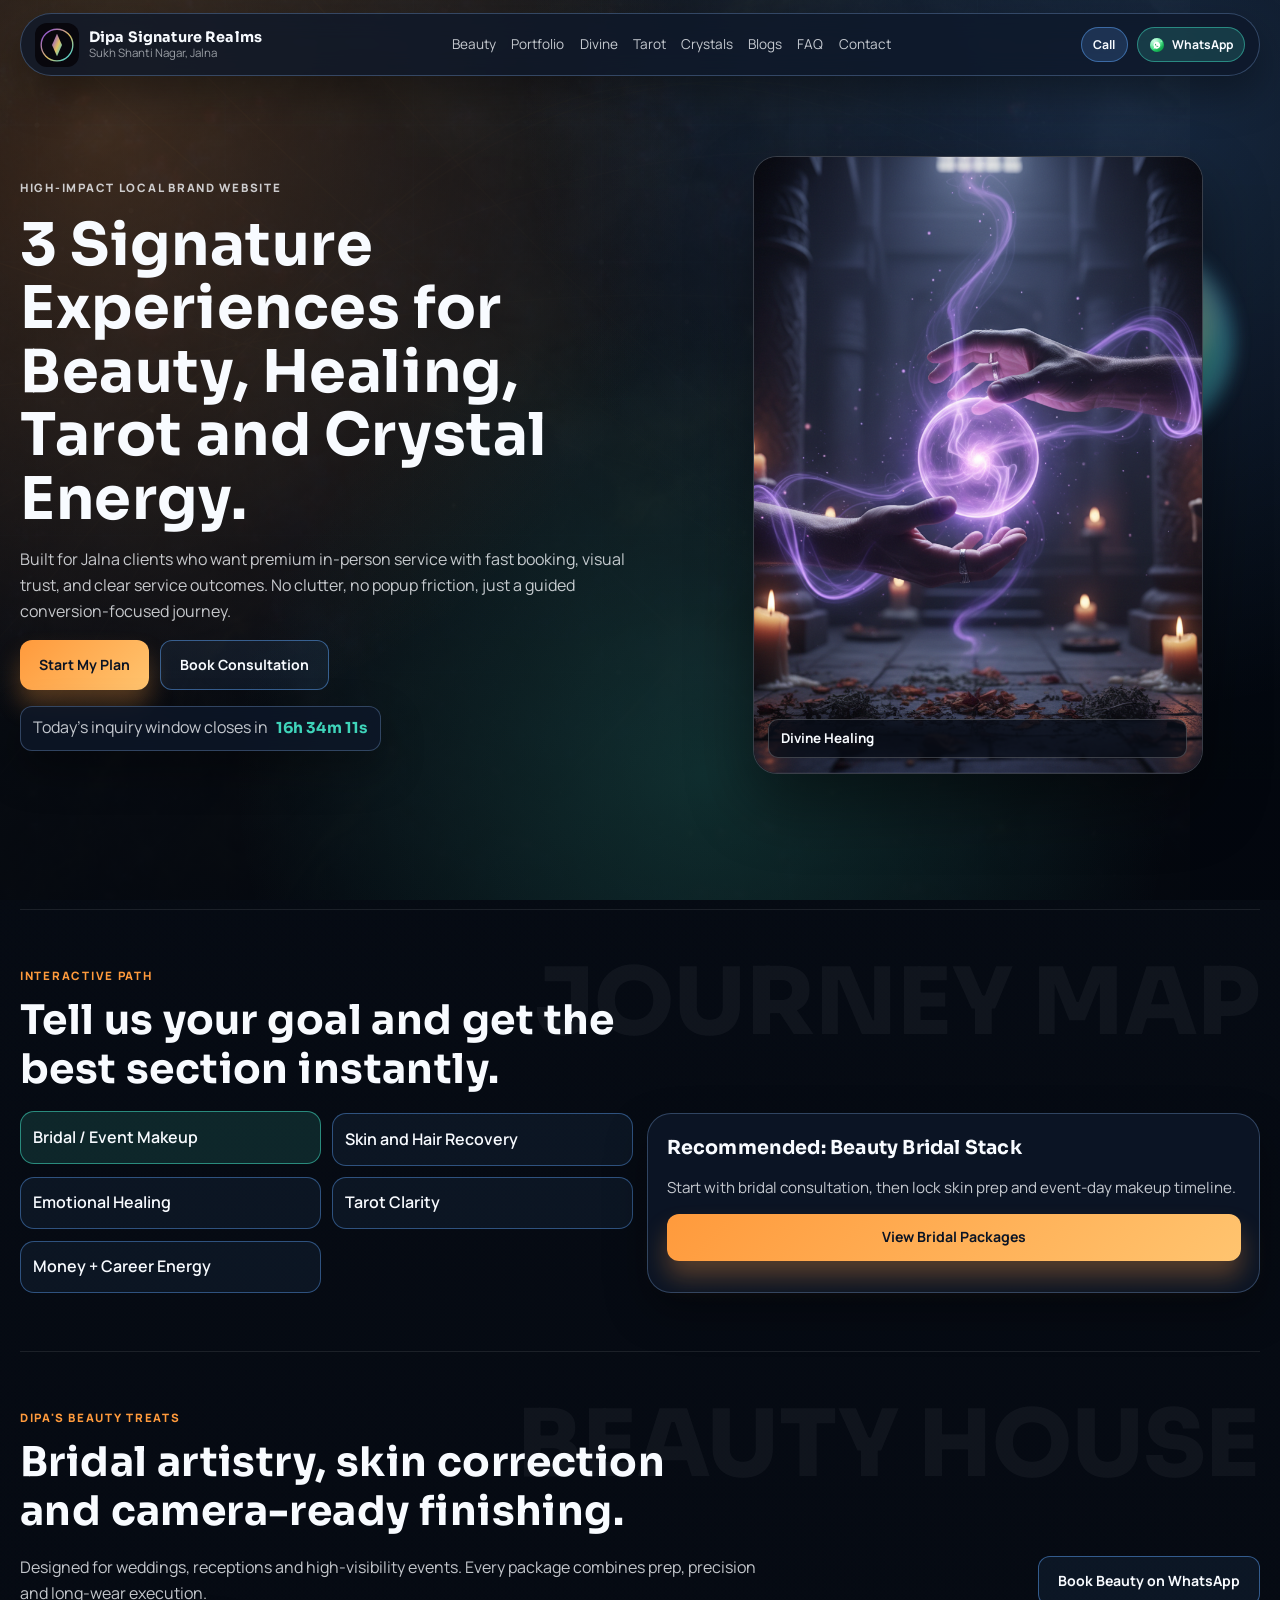
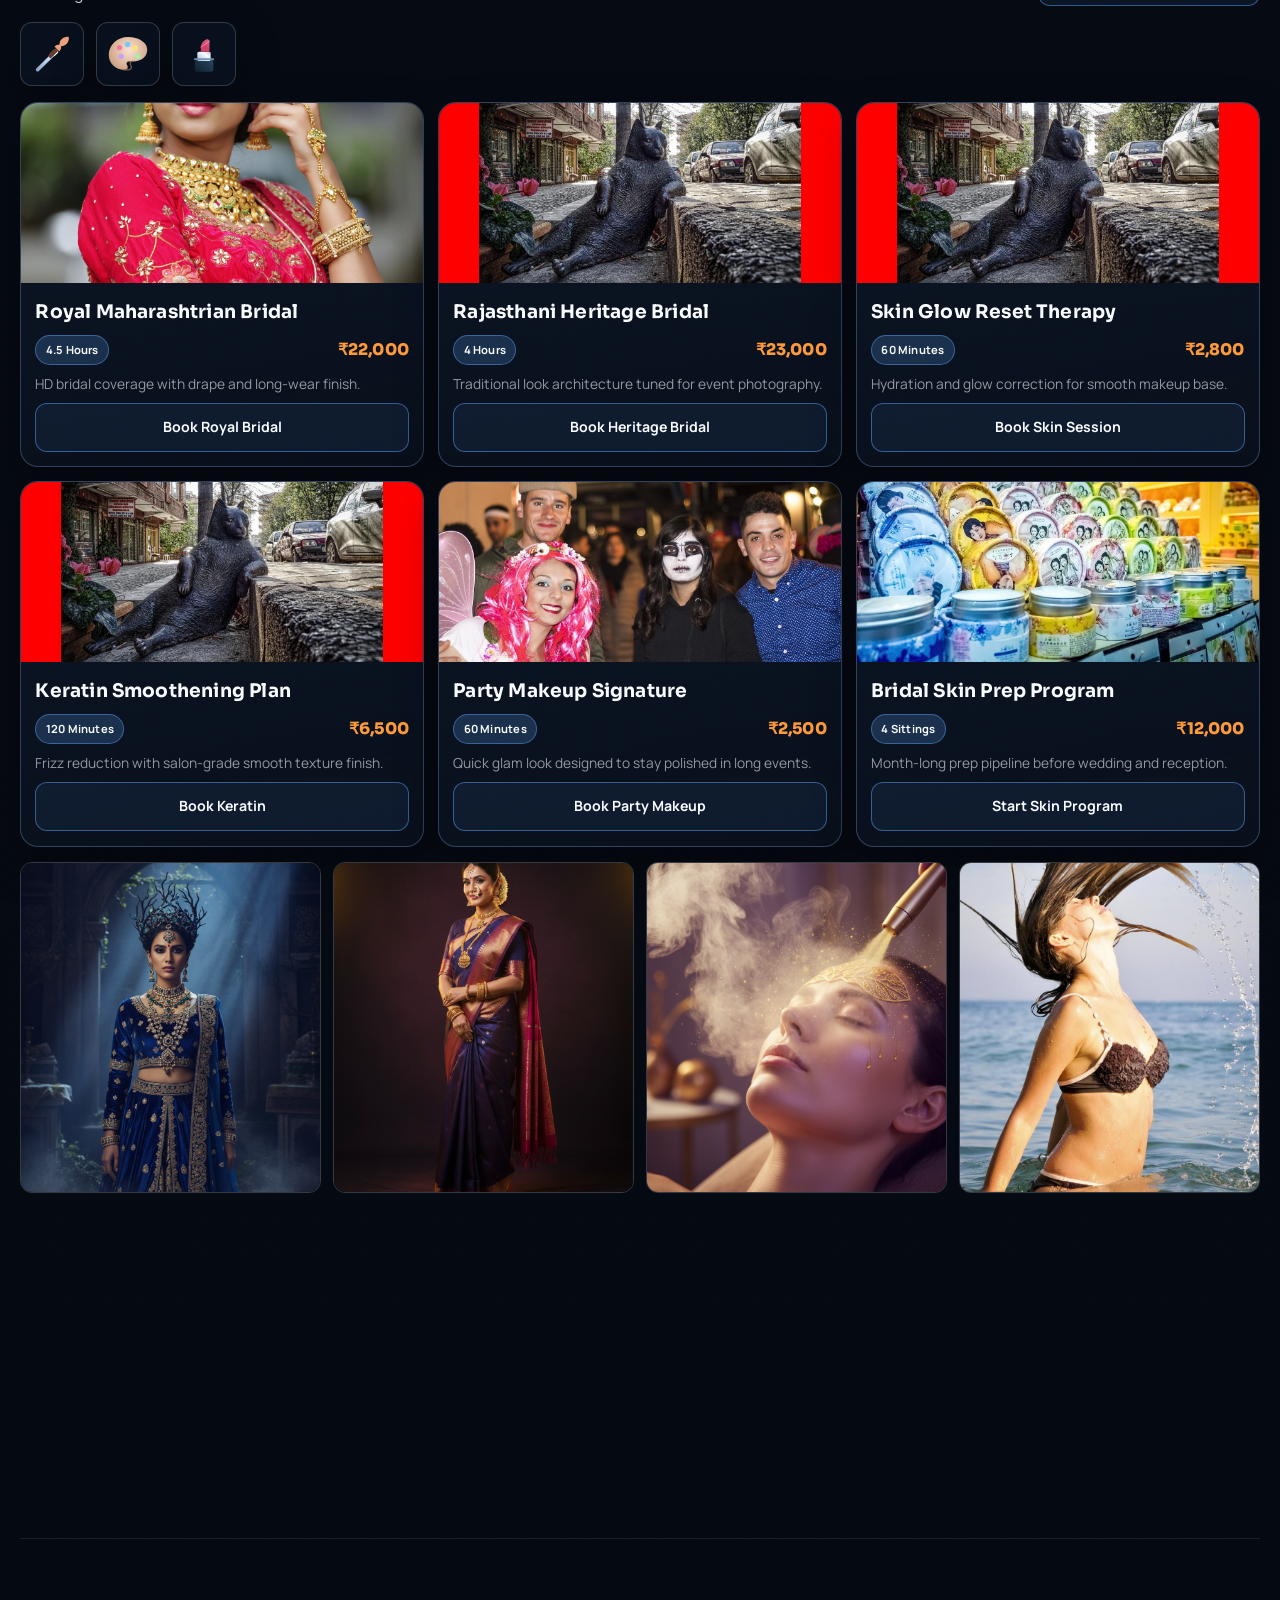
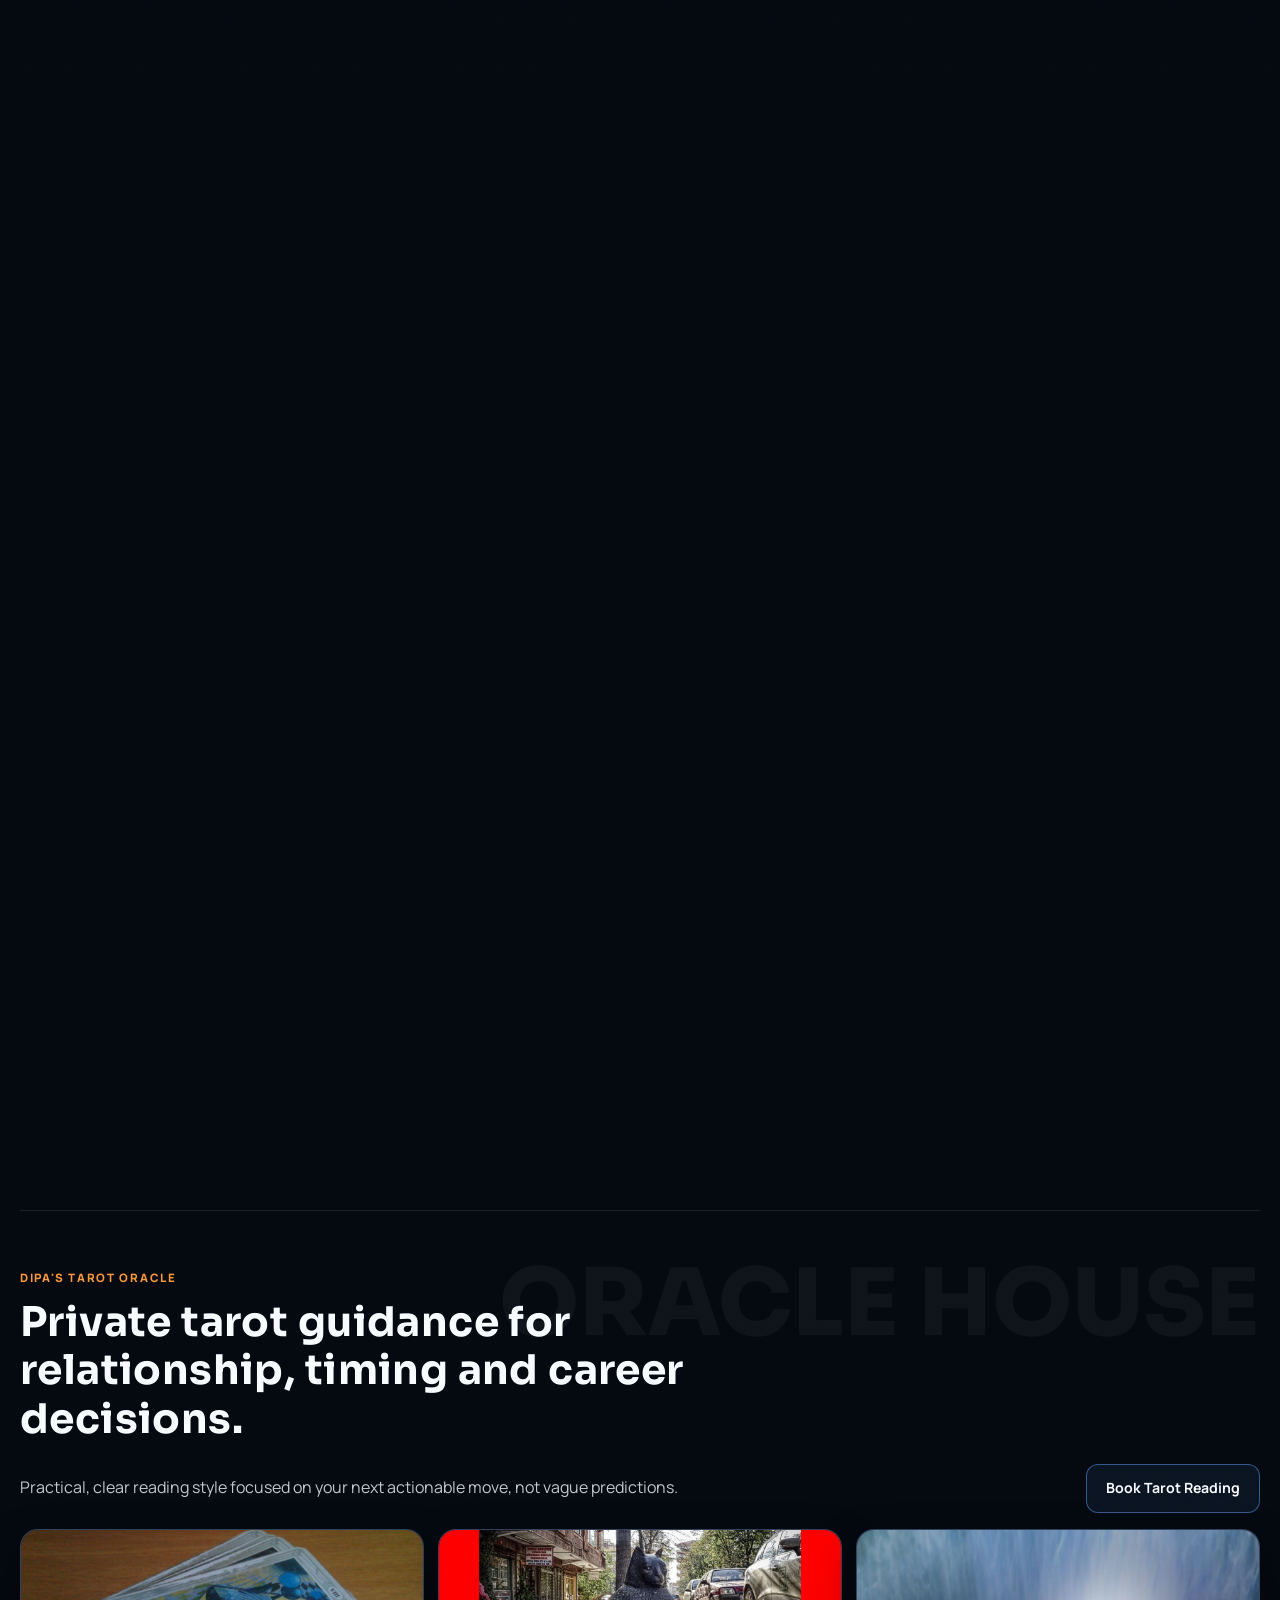
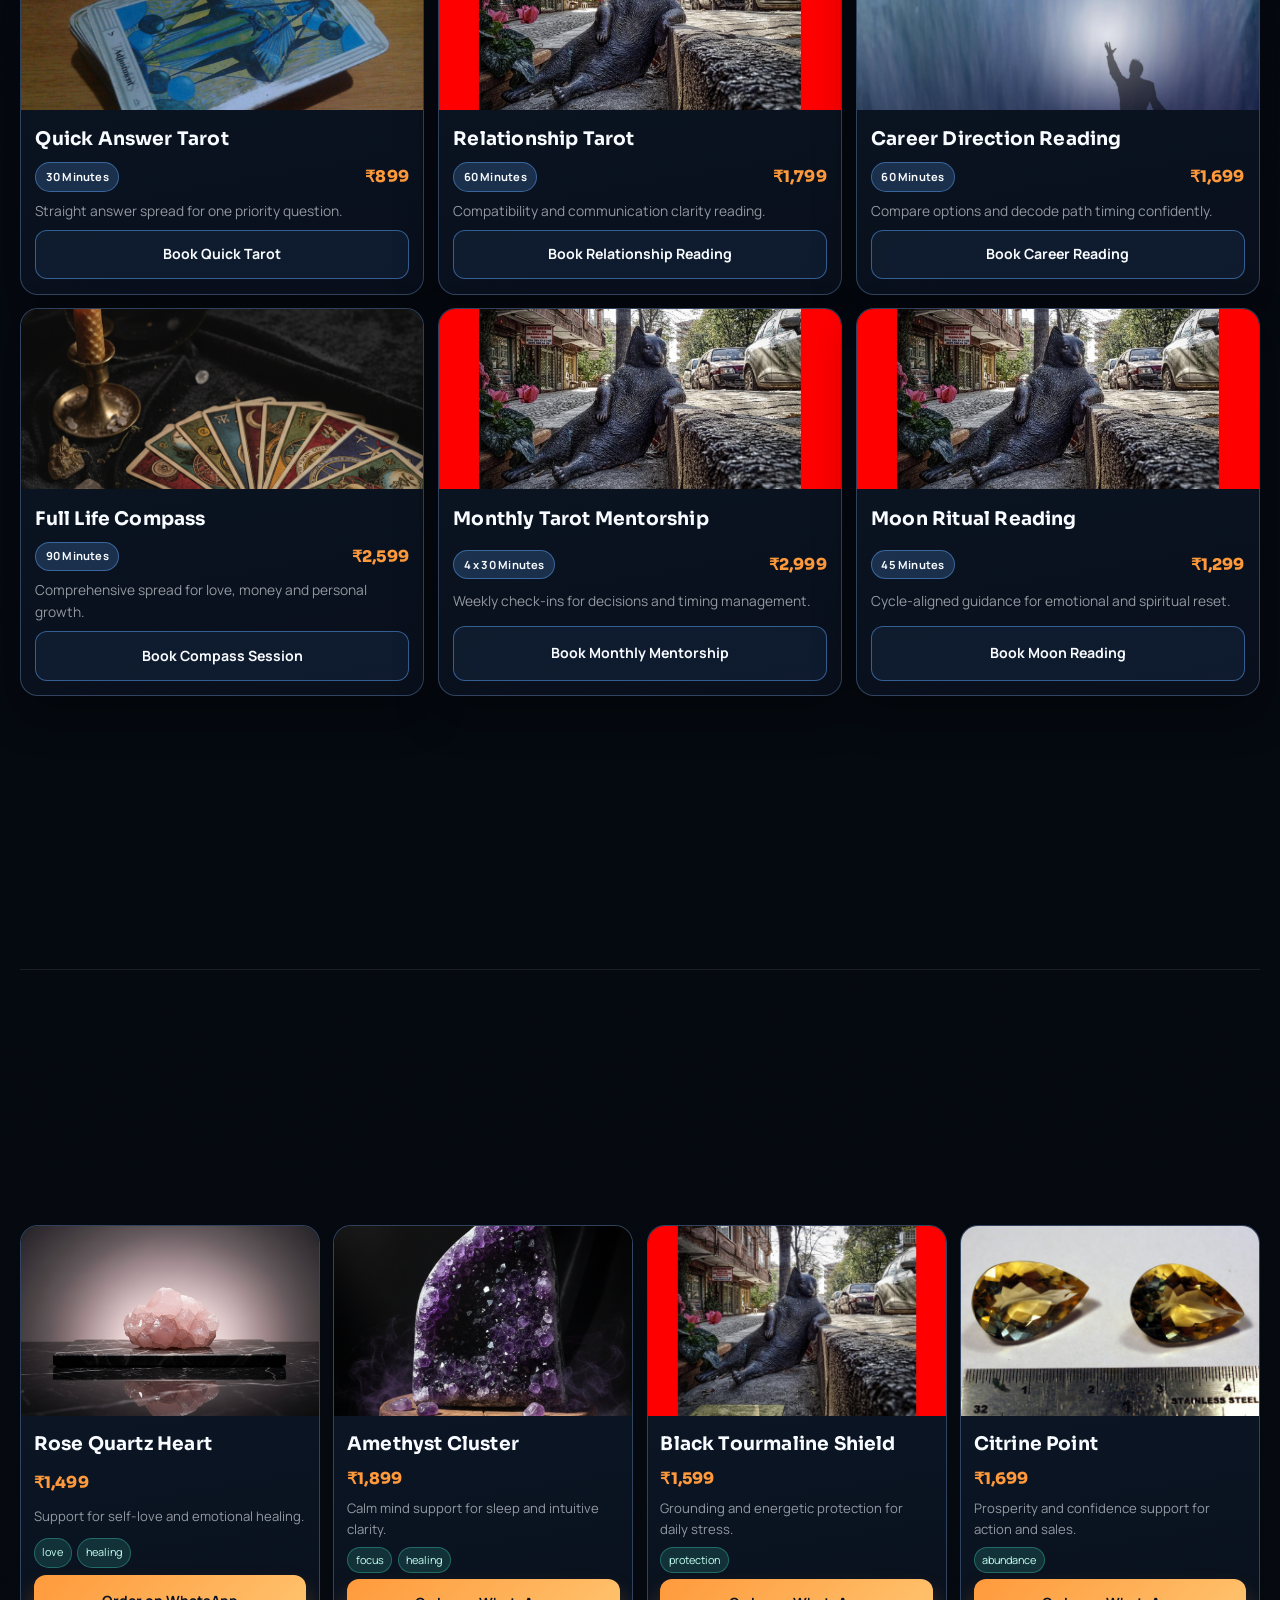
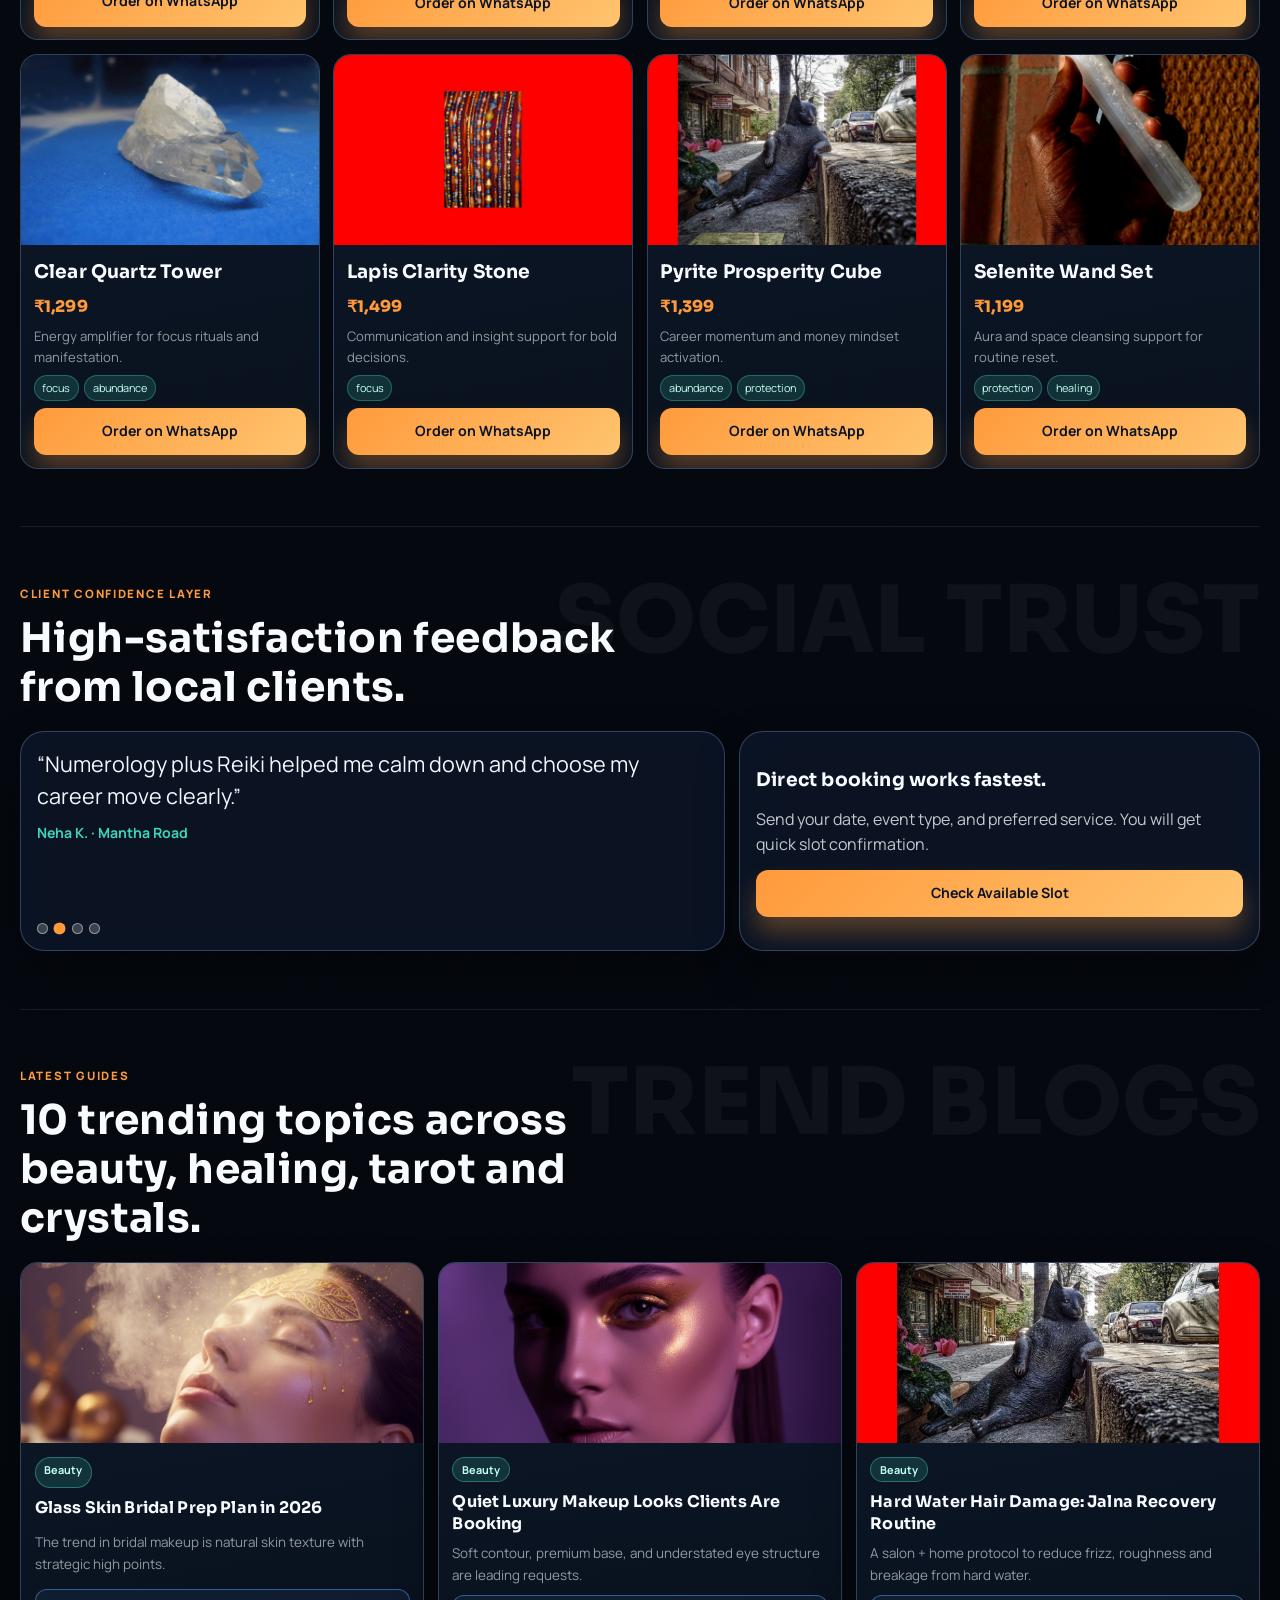
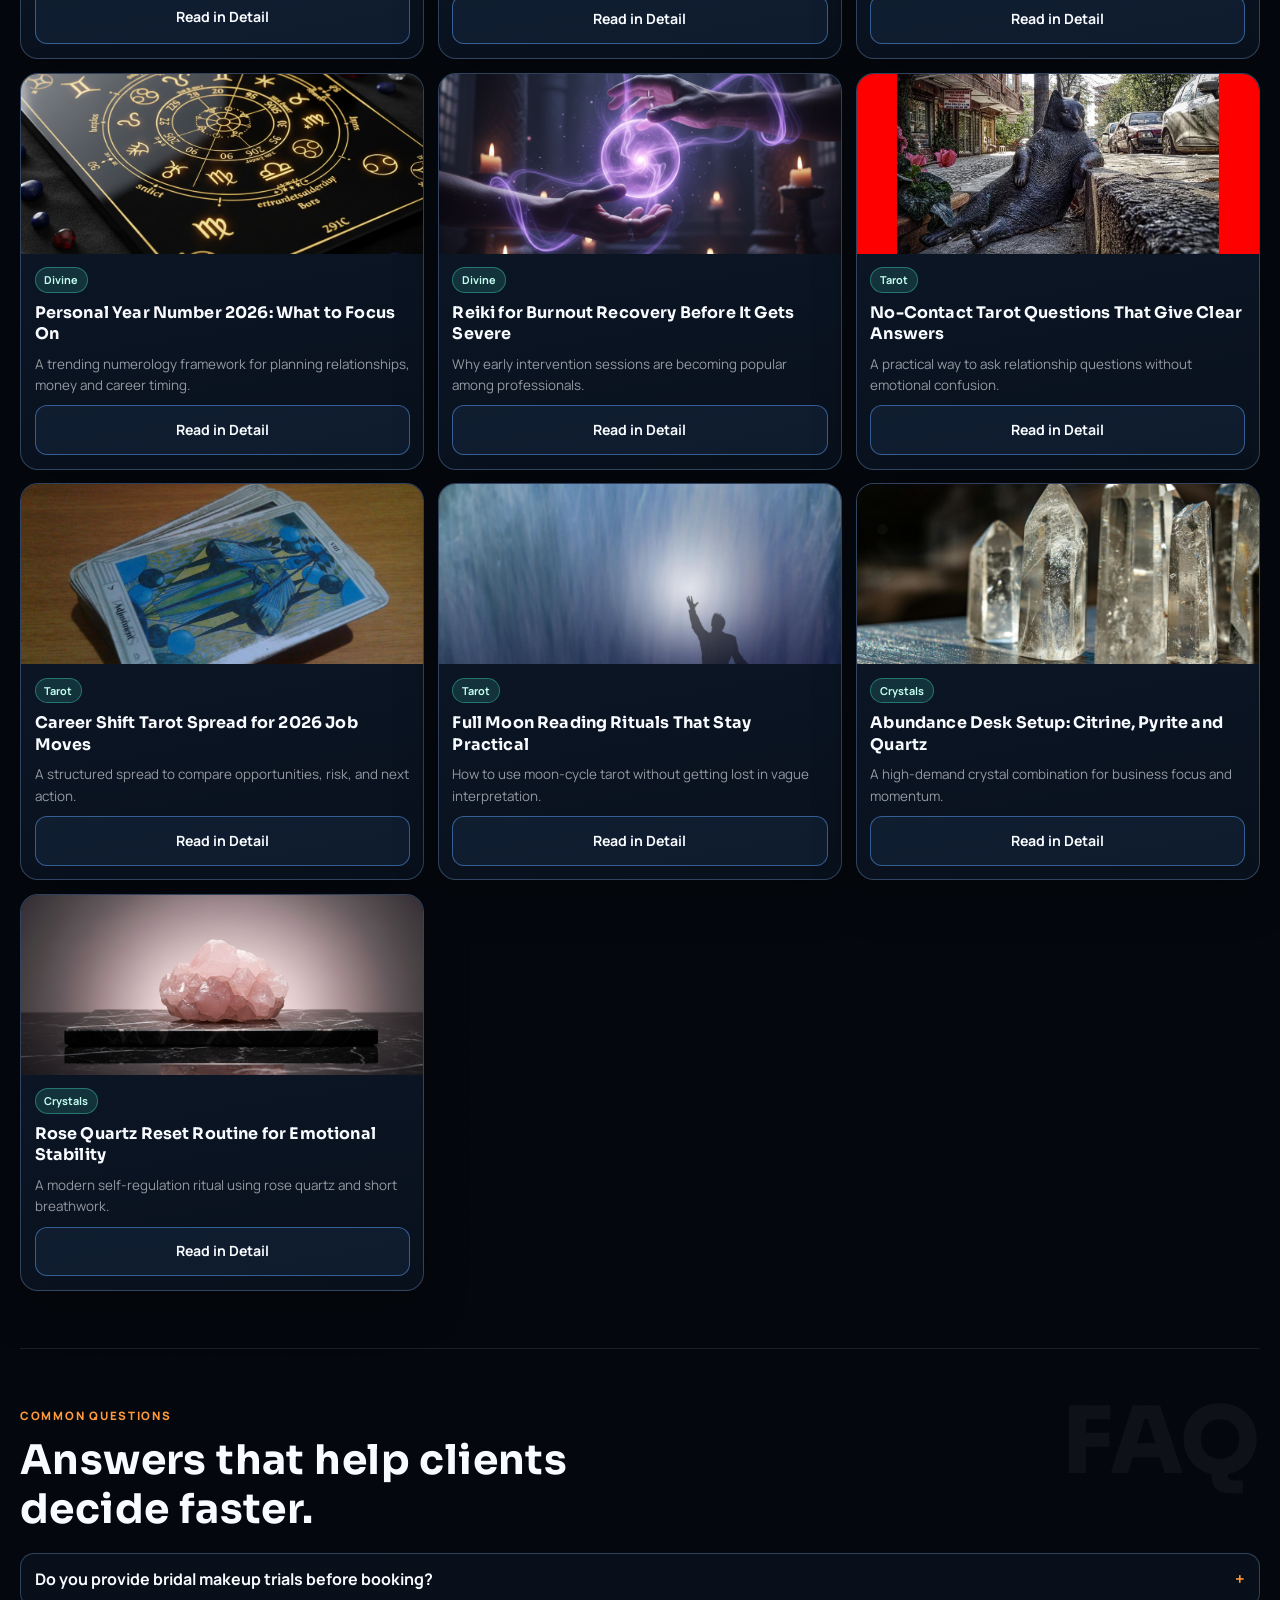
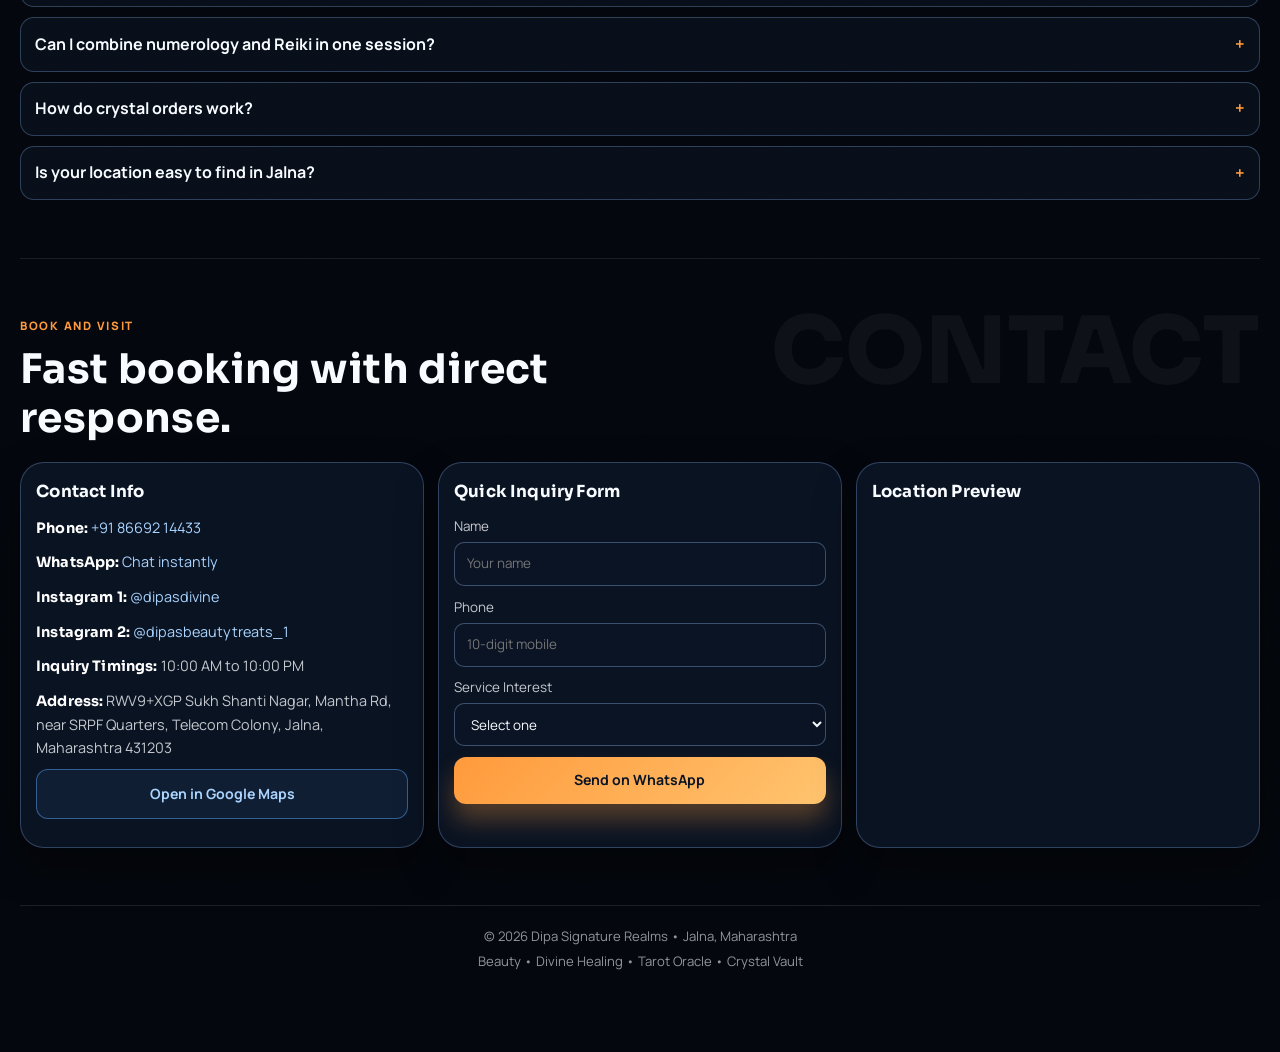
==== commit 9e81f498: "updated code and backup done" ====
--- a/codex/index.html
+++ b/codex/index.html
@@ -1,489 +1,525 @@
 ﻿<!DOCTYPE html>
-<html lang="en">
+<html lang="en-IN">
 <head>
   <meta charset="UTF-8" />
-  <meta name="viewport" content="width=device-width, initial-scale=1.0" />
-  <title>Dipa's Beauty Treats | Dipa's Divine Healing & Dipa's Tarot Oracle | Jalna</title>
-  <meta name="description" content="Premium beauty salon, skin and hair treatments, numerology + Reiki healing, tarot card reading, and crystal shopping in Sukh Shanti Nagar, Jalna." />
-  <meta name="keywords" content="beauty parlour Jalna, bridal makeup Jalna, Maharashtrian bridal makeup, Marwadi bridal package, Rajasthani bridal makeup, skin treatment Jalna, hair treatment Jalna, Reiki healing Jalna, numerology consultation Jalna, tarot card reading Jalna, crystal store Jalna, Sukh Shanti Nagar salon, Mantha Road Jalna, RWV9+XGP Jalna" />
+  <meta name="viewport" content="width=device-width, initial-scale=1" />
+  <title>Dipa's Beauty Treats | Dipa's Divine Healing | Dipa's Tarot Oracle | Jalna</title>
+
+  <meta name="description" content="Book bridal makeup, skin and hair treatments, numerology and Reiki sessions, tarot readings, and authentic crystals in Sukh Shanti Nagar, Jalna, Maharashtra." />
+  <meta name="keywords" content="best beauty salon Jalna, bridal makeup artist Jalna, HD bridal makeup Jalna, Maharashtrian bridal makeup Jalna, Marwari bridal package Jalna, Rajasthani bridal makeup Jalna, party makeup Jalna, skin treatment Jalna, hair treatment Jalna, keratin treatment Jalna, hair spa Jalna, makeup studio Jalna, Reiki healer Jalna, energy healing Jalna, aura cleansing Jalna, numerology consultation Jalna, name correction numerology Jalna, tarot card reading Jalna, love tarot Jalna, career tarot Jalna, spiritual guidance Jalna, crystal shop Jalna, healing crystals India, amethyst crystal price India, rose quartz crystal price India, crystal store near Sukh Shanti Nagar, salon near Mantha Road Jalna, RWV9+XGP Jalna, Jalna Maharashtra wellness services, beauty and tarot services Jalna" />
+  <meta name="news_keywords" content="beauty salon Jalna, Reiki healing Jalna, numerology consultation Jalna, tarot reading Jalna, crystal shop Jalna, bridal makeup Jalna" />
   <meta name="author" content="Dipa's Beauty Treats" />
-  <meta name="robots" content="index, follow, max-image-preview:large" />
-  <meta name="theme-color" content="#08070d" />
+  <meta name="robots" content="index, follow, max-image-preview:large, max-snippet:-1, max-video-preview:-1" />
+  <meta name="classification" content="Beauty Salon, Spiritual Services, Tarot, Crystal Store" />
+  <meta name="theme-color" content="#0a1220" />
   <meta name="geo.region" content="IN-MH" />
   <meta name="geo.placename" content="Sukh Shanti Nagar, Jalna" />
   <meta name="geo.position" content="19.8418;75.8869" />
-  <meta name="ICBM" content="19.8418, 75.8869" />
+  <meta name="ICBM" content="19.8418,75.8869" />
+
+  <link rel="canonical" href="https://dipasdivine.in/" />
+  <link rel="manifest" href="manifest.json" />
+  <link rel="icon" href="assets/icons/icon-512.svg" type="image/svg+xml" />
+  <link rel="apple-touch-icon" href="assets/icons/icon-512.svg" />
 
   <meta property="og:type" content="website" />
+  <meta property="og:url" content="https://dipasdivine.in/" />
   <meta property="og:title" content="Dipa's Beauty Treats | Divine Healing | Tarot Oracle | Jalna" />
-  <meta property="og:description" content="Luxury beauty, healing, tarot and crystal commerce under one immersive platform in Jalna." />
-  <meta property="og:image" content="media/dipas-beauty-treats/hero-beauty.jpg" />
+  <meta property="og:description" content="One destination in Jalna for beauty transformation, spiritual healing, tarot guidance, and crystal shopping." />
+  <meta property="og:image" content="https://dipasdivine.in/media/dipas-beauty-treats/hero-beauty.jpg" />
   <meta property="og:locale" content="en_IN" />
+  <meta property="og:site_name" content="Dipa Signature Realms" />
 
   <meta name="twitter:card" content="summary_large_image" />
-  <meta name="twitter:title" content="Dipa's Beauty Treats | Divine Healing | Tarot Oracle" />
-  <meta name="twitter:description" content="Book premium services and shop crystals with a high-conversion immersive experience." />
-  <meta name="twitter:image" content="media/crystal-vault/hero-crystal.jpg" />
-
-  <link rel="manifest" href="manifest.json" />
-  <link rel="icon" href="assets/icons/icon-192.svg" type="image/svg+xml" />
-  <link rel="apple-touch-icon" href="assets/icons/icon-192.svg" />
+  <meta name="twitter:title" content="Dipa's Signature Realms | Jalna" />
+  <meta name="twitter:description" content="Interactive beauty, healing, tarot and crystal website for Jalna clients." />
+  <meta name="twitter:image" content="https://dipasdivine.in/media/dipas-tarot-oracle/hero-tarot.jpg" />
 
   <link rel="preconnect" href="https://fonts.googleapis.com" />
   <link rel="preconnect" href="https://fonts.gstatic.com" crossorigin />
-  <link href="https://fonts.googleapis.com/css2?family=Marcellus&family=Outfit:wght@300;400;500;600;700;800&display=swap" rel="stylesheet" />
+  <link href="https://fonts.googleapis.com/css2?family=Manrope:wght@400;500;600;700;800&family=Sora:wght@500;600;700;800&display=swap" rel="stylesheet" />
   <link rel="stylesheet" href="style.css" />
-
-  <!-- Google Analytics Placeholder: replace this block with your GA4 script -->
-  <script id="ga-placeholder">
-    /* Google Analytics script placeholder */
-  </script>
 
   <script type="application/ld+json">
   {
     "@context": "https://schema.org",
-    "@type": "LocalBusiness",
-    "name": "Dipa's Beauty Treats",
-    "image": "media/dipas-beauty-treats/hero-beauty.jpg",
-    "telephone": "+91-8669214433",
-    "address": {
-      "@type": "PostalAddress",
-      "streetAddress": "RWV9+XGP Sukh Shanti Nagar, Mantha Rd, near SRPF Quarters, Telecom Colony",
-      "addressLocality": "Jalna",
-      "addressRegion": "Maharashtra",
-      "postalCode": "431203",
-      "addressCountry": "IN"
-    },
-    "areaServed": "Jalna",
-    "sameAs": [
-      "https://www.instagram.com/"
-    ],
-    "makesOffer": [
-      {"@type": "Offer", "name": "Bridal Makeup Packages"},
-      {"@type": "Offer", "name": "Skin Treatment Programs"},
-      {"@type": "Offer", "name": "Hair Treatment Programs"},
-      {"@type": "Offer", "name": "Numerology + Reiki Consultations"},
-      {"@type": "Offer", "name": "Tarot Card Reading Sessions"}
+    "@graph": [
+      {
+        "@type": "WebSite",
+        "name": "Dipa's Signature Realms",
+        "url": "https://dipasdivine.in/",
+        "inLanguage": "en-IN",
+        "potentialAction": {
+          "@type": "SearchAction",
+          "target": "https://dipasdivine.in/?q={search_term_string}",
+          "query-input": "required name=search_term_string"
+        }
+      },
+      {
+        "@type": "BeautySalon",
+        "name": "Dipa's Beauty Treats",
+        "url": "https://dipasdivine.in/#beauty",
+        "telephone": "+91-8669214433",
+        "image": "https://dipasdivine.in/media/dipas-beauty-treats/hero-beauty.jpg",
+        "address": {
+          "@type": "PostalAddress",
+          "streetAddress": "RWV9+XGP Sukh Shanti Nagar, Mantha Rd, near SRPF Quarters, Telecom Colony",
+          "addressLocality": "Jalna",
+          "addressRegion": "Maharashtra",
+          "postalCode": "431203",
+          "addressCountry": "IN"
+        },
+        "areaServed": ["Jalna", "Bhokardan", "Badnapur", "Partur"],
+        "sameAs": [
+          "https://instagram.com/dipasbeautytreats_1",
+          "https://instagram.com/dipasdivine"
+        ],
+        "priceRange": "INR 2500 - INR 24000"
+      },
+      {
+        "@type": "ProfessionalService",
+        "name": "Dipa's Divine Healing",
+        "url": "https://dipasdivine.in/#divine",
+        "telephone": "+91-8669214433",
+        "image": "https://dipasdivine.in/media/dipas-divine/hero-divine.jpg",
+        "serviceType": ["Numerology", "Reiki Healing", "Aura Cleansing", "Energy Balancing"],
+        "address": {
+          "@type": "PostalAddress",
+          "streetAddress": "RWV9+XGP Sukh Shanti Nagar, Mantha Rd",
+          "addressLocality": "Jalna",
+          "addressRegion": "Maharashtra",
+          "postalCode": "431203",
+          "addressCountry": "IN"
+        },
+        "areaServed": "Jalna",
+        "sameAs": [
+          "https://instagram.com/dipasdivine"
+        ]
+      },
+      {
+        "@type": "Psychic",
+        "name": "Dipa's Tarot Oracle",
+        "url": "https://dipasdivine.in/#tarot",
+        "telephone": "+91-8669214433",
+        "image": "https://dipasdivine.in/media/dipas-tarot-oracle/hero-tarot.jpg",
+        "address": {
+          "@type": "PostalAddress",
+          "streetAddress": "RWV9+XGP Sukh Shanti Nagar, Mantha Rd",
+          "addressLocality": "Jalna",
+          "addressRegion": "Maharashtra",
+          "postalCode": "431203",
+          "addressCountry": "IN"
+        },
+        "areaServed": "Jalna"
+      },
+      {
+        "@type": "Store",
+        "name": "Dipa Crystal Vault",
+        "url": "https://dipasdivine.in/#crystals",
+        "telephone": "+91-8669214433",
+        "image": "https://dipasdivine.in/media/crystal-vault/hero-crystal.jpg",
+        "address": {
+          "@type": "PostalAddress",
+          "streetAddress": "RWV9+XGP Sukh Shanti Nagar, Mantha Rd",
+          "addressLocality": "Jalna",
+          "addressRegion": "Maharashtra",
+          "postalCode": "431203",
+          "addressCountry": "IN"
+        },
+        "areaServed": ["Jalna", "Maharashtra"]
+      },
+      {
+        "@type": "FAQPage",
+        "mainEntity": [
+          {
+            "@type": "Question",
+            "name": "Do you offer bridal trials in Jalna?",
+            "acceptedAnswer": {
+              "@type": "Answer",
+              "text": "Yes. Trial sessions are available for bridal clients and can be booked through WhatsApp or phone."
+            }
+          },
+          {
+            "@type": "Question",
+            "name": "Are numerology and Reiki sessions available for first-time clients?",
+            "acceptedAnswer": {
+              "@type": "Answer",
+              "text": "Yes. First-time clients can start with a rapid clarity session and then choose a deeper package if needed."
+            }
+          },
+          {
+            "@type": "Question",
+            "name": "Can I order crystals from the website?",
+            "acceptedAnswer": {
+              "@type": "Answer",
+              "text": "Yes. You can choose crystals by intention and place orders instantly via WhatsApp with product details prefilled."
+            }
+          }
+        ]
+      }
     ]
   }
   </script>
 </head>
 <body>
-  <div class="global-bg">
-    <img src="media/shared/nebula-1.jpg" alt="" aria-hidden="true" class="bg-image bg-image-a" />
-    <img src="media/shared/nebula-2.jpg" alt="" aria-hidden="true" class="bg-image bg-image-b" />
-    <div class="bg-shade"></div>
+  <div class="backdrop" aria-hidden="true">
+    <img src="media/shared/nebula-1.jpg" alt="" class="bg-layer depth-a" data-depth="0.09" loading="eager" />
+    <img src="media/shared/nebula-2.jpg" alt="" class="bg-layer depth-b" data-depth="0.15" loading="eager" />
+    <img src="assets/generated/hero-3d-mesh.svg" alt="" class="bg-layer depth-c" data-depth="0.2" loading="eager" />
+    <img src="assets/generated/spark-lines.svg" alt="" class="bg-layer depth-d" data-depth="0.28" loading="eager" />
+    <div class="backdrop-shade"></div>
   </div>
 
+  <div class="scroll-progress" id="scrollProgress" aria-hidden="true"></div>
+
   <header class="site-header glass" id="top">
-    <a href="#home" class="brand-wrap" aria-label="Dipa's platform home">
-      <img src="assets/icons/logo-trinity.svg" alt="Dipa brand logo" class="brand-logo" />
-      <div>
-        <strong>Dipa's Signature Realms</strong>
-        <span>Beauty · Divine · Tarot</span>
-      </div>
+    <a href="#home" data-scroll="#home" class="brand" aria-label="Go to top">
+      <img src="assets/icons/icon-512.svg" alt="Dipa logo" class="brand-logo" />
+      <span>
+        <strong>Dipa Signature Realms</strong>
+        <small>Sukh Shanti Nagar, Jalna</small>
+      </span>
     </a>
 
-    <nav class="main-nav">
-      <a href="#beauty" data-scroll="#beauty">Beauty Treats</a>
-      <a href="#divine" data-scroll="#divine">Divine Healing</a>
-      <a href="#tarot" data-scroll="#tarot">Tarot Oracle</a>
-      <a href="#crystals" data-scroll="#crystals">Crystal Store</a>
+    <button type="button" class="menu-toggle" id="menuToggle" aria-expanded="false" aria-controls="mainNav">
+      <span></span>
+      <span></span>
+      <span></span>
+      <span class="sr-only">Open menu</span>
+    </button>
+
+    <nav class="main-nav" id="mainNav" aria-label="Primary navigation">
+      <a href="#beauty" data-scroll="#beauty">Beauty</a>
+      <a href="#beauty-portfolio" data-scroll="#beauty-portfolio">Portfolio</a>
+      <a href="#divine" data-scroll="#divine">Divine</a>
+      <a href="#tarot" data-scroll="#tarot">Tarot</a>
+      <a href="#crystals" data-scroll="#crystals">Crystals</a>
       <a href="#blogs" data-scroll="#blogs">Blogs</a>
+      <a href="#faq" data-scroll="#faq">FAQ</a>
       <a href="#contact" data-scroll="#contact">Contact</a>
     </nav>
 
     <div class="header-actions">
-      <a href="tel:+918669214433" class="chip chip-call">Call Now</a>
-      <a href="https://wa.me/918669214433" class="chip chip-whatsapp" target="_blank" rel="noopener noreferrer">WhatsApp</a>
+      <a href="tel:+918669214433" class="chip chip-call">Call</a>
+      <a href="https://wa.me/918669214433" target="_blank" rel="noopener noreferrer" class="chip chip-wa">
+        <img src="assets/icons/whatsapp-special.svg" alt="" aria-hidden="true" class="wa-icon" />
+        WhatsApp
+      </a>
     </div>
   </header>
 
-  <main>
-    <section class="hero section" id="home">
-      <div class="hero-slides" id="heroSlides">
-        <img src="media/dipas-beauty-treats/hero-beauty.jpg" alt="Luxury beauty studio" class="active" loading="eager" />
-        <img src="media/dipas-divine/hero-divine.jpg" alt="Spiritual healing ambience" loading="eager" />
-        <img src="media/dipas-tarot-oracle/hero-tarot.jpg" alt="Tarot ritual setup" loading="eager" />
-      </div>
-
-      <div class="hero-content reveal">
-        <p class="eyebrow">Jalna's Premium Transformation House</p>
-        <h1>Elevate Your Presence, Energy, and Destiny in One Signature Experience.</h1>
-        <p>
-          Dipa's ecosystem blends high-fashion beauty, skin-hair expertise, numerology-led Reiki healing, tarot guidance, and intentional crystal products. Crafted for women who want visible results and energetic clarity.
-        </p>
-        <div class="hero-cta">
-          <button class="btn btn-primary" data-scroll="#beauty">Book Beauty Package</button>
-          <button class="btn btn-secondary" data-scroll="#divine">Start Healing Consultation</button>
-        </div>
-        <div class="hero-trust glass">
-          <span>Serving near Sukh Shanti Nagar, Mantha Road, Jalna</span>
-          <strong id="heroCountdown">Today's booking window closes in --:--:--</strong>
-        </div>
-      </div>
-
-      <div class="hero-orbs" aria-hidden="true">
-        <div class="orb orb-a" data-depth="0.12"></div>
-        <div class="orb orb-b" data-depth="0.2"></div>
-        <div class="orb orb-c" data-depth="0.28"></div>
-      </div>
-    </section>
-
-    <section class="overview section">
-      <div class="overview-grid">
-        <article class="overview-card reveal">
-          <h3>Dipa's Beauty Treats</h3>
-          <p>Bridal artistry + skin correction + advanced hair restoration with theme-based looks.</p>
-        </article>
-        <article class="overview-card reveal">
-          <h3>Dipa's Divine</h3>
-          <p>Numerology, Reiki, and energy balancing for emotional reset and decision confidence.</p>
-        </article>
-        <article class="overview-card reveal">
-          <h3>Dipa's Tarot Oracle</h3>
-          <p>Tarot sessions for love, career, timing, and practical next-step guidance.</p>
-        </article>
-      </div>
-    </section>
-
-    <section class="cinematic-strip" aria-label="Visual showcase">
-      <div class="strip-track">
-        <img src="media/dipas-beauty-treats/portfolio-1.jpg" alt="Beauty portfolio preview" loading="lazy" />
-        <img src="media/dipas-divine/reiki-1.jpg" alt="Healing portfolio preview" loading="lazy" />
-        <img src="media/dipas-tarot-oracle/tarot-spread-1.jpg" alt="Tarot portfolio preview" loading="lazy" />
-        <img src="media/crystal-vault/crystal-grid-1.jpg" alt="Crystal portfolio preview" loading="lazy" />
-        <img src="media/dipas-beauty-treats/portfolio-3.jpg" alt="Bridal portfolio preview" loading="lazy" />
-        <img src="media/dipas-divine/numerology-1.jpg" alt="Numerology portfolio preview" loading="lazy" />
-        <img src="media/dipas-tarot-oracle/tarot-reader-1.jpg" alt="Tarot consultation preview" loading="lazy" />
-        <img src="media/crystal-vault/amethyst.jpg" alt="Amethyst crystals preview" loading="lazy" />
-      </div>
-    </section>
-
-    <section class="section business-block beauty-block" id="beauty">
-      <div class="section-heading reveal">
-        <p class="eyebrow">Business I</p>
-        <h2>Dipa's Beauty Treats</h2>
-        <p>
-          Signature bridal and occasion makeup, specialized skin treatments, and transformative hair therapies designed for camera-ready confidence.
-        </p>
-      </div>
-
-      <div class="highlight-row reveal">
-        <article class="highlight-card glass">
-          <h4>Speciality: Skin Treatment</h4>
-          <p>Glow restoration, pigmentation correction, acne care, and hydration programs.</p>
-        </article>
-        <article class="highlight-card glass">
-          <h4>Speciality: Hair Treatment</h4>
-          <p>Repair rituals, keratin smoothening, scalp detox, and anti-frizz revival plans.</p>
-        </article>
-        <article class="highlight-card glass">
-          <h4>Occasion Expertise</h4>
-          <p>Maharashtrian, Marwadi, and Rajasthani bridal aesthetics with jewelry + drape alignment.</p>
-        </article>
-      </div>
-
-      <h3 class="sub-title reveal">Beauty Pricing & Bridal Themes</h3>
-      <div class="pricing-grid" id="beautyPackageGrid"></div>
-
-      <h3 class="sub-title reveal">Skin & Hair Treatment Programs</h3>
-      <div class="treatment-grid" id="treatmentGrid"></div>
-
-      <h3 class="sub-title reveal">Portfolio</h3>
-      <div class="portfolio-grid" id="beautyPortfolioGrid"></div>
-    </section>
-
-    <section class="section business-block divine-block" id="divine">
-      <div class="section-heading reveal">
-        <p class="eyebrow">Business II</p>
-        <h2>Dipa's Divine: Numerology + Reiki + Energy Healing</h2>
-        <p>
-          A combined precision + intuition framework: numerology diagnostics, Reiki balancing, aura harmonization, and practical life strategy recommendations.
-        </p>
-      </div>
-
-      <div class="divine-layout">
-        <div class="divine-media reveal">
-          <img src="media/dipas-divine/reiki-2.jpg" alt="Reiki healing therapy session" loading="lazy" />
-          <img src="media/dipas-divine/numerology-2.jpg" alt="Numerology interpretation chart" loading="lazy" />
-          <img src="media/dipas-divine/energy-healing-1.jpg" alt="Energy healing meditation setup" loading="lazy" />
-        </div>
-        <div class="divine-points reveal">
-          <article>
-            <h4>Clarity Engine</h4>
-            <p>Life path number + personal year mapping for timing your decisions.</p>
-          </article>
-          <article>
-            <h4>Energy Reset</h4>
-            <p>Reiki protocols to release emotional fatigue, anxiety load, and energetic blocks.</p>
-          </article>
-          <article>
-            <h4>Action Plan</h4>
-            <p>Practical post-session recommendations for career, relationship, and self-care execution.</p>
-          </article>
-        </div>
-      </div>
-
-      <h3 class="sub-title reveal">Divine Session Packages (Time-Based)</h3>
-      <div class="pricing-grid" id="divinePackageGrid"></div>
-    </section>
-
-    <section class="section business-block tarot-block" id="tarot">
-      <div class="section-heading reveal">
-        <p class="eyebrow">Business III</p>
-        <h2>Dipa's Tarot Oracle Room</h2>
-        <p>
-          Insight-first tarot readings with grounded interpretations for love, marriage, finances, relocation, and next-step timing.
-        </p>
-      </div>
-
-      <div class="tarot-top reveal">
-        <img src="media/dipas-tarot-oracle/hero-tarot.jpg" alt="Tarot reading setup with cards" loading="lazy" />
-        <div>
-          <h3>Private, Practical, Confidential</h3>
+  <main id="home">
+    <section class="section hero">
+      <div class="hero-grid">
+        <div class="hero-copy reveal">
+          <p class="eyebrow">High-Impact Local Brand Website</p>
+          <h1>3 Signature Experiences for Beauty, Healing, Tarot and Crystal Energy.</h1>
           <p>
-            Every reading ends with a clear take-home summary so you can act confidently instead of overthinking outcomes.
+            Built for Jalna clients who want premium in-person service with fast booking, visual trust, and clear service outcomes.
+            No clutter, no popup friction, just a guided conversion-focused journey.
           </p>
-          <ul>
-            <li>Relationship and compatibility spreads</li>
-            <li>Career and business direction readings</li>
-            <li>Monthly guidance + protection advice</li>
-          </ul>
-        </div>
-      </div>
-
-      <h3 class="sub-title reveal">Tarot Session Packages (Time-Based)</h3>
-      <div class="pricing-grid" id="tarotPackageGrid"></div>
-
-      <div class="tarot-gallery reveal" id="tarotGallery"></div>
-    </section>
-
-    <section class="section crystal-block" id="crystals">
-      <div class="section-heading reveal">
-        <p class="eyebrow">E-commerce</p>
-        <h2>Crystal Vault Boutique</h2>
-        <p>
-          Curated crystal collection with intention-based descriptions, scarcity cues, and one-tap checkout through WhatsApp confirmation.
-        </p>
-      </div>
-
-      <div class="crystal-hero reveal">
-        <img src="media/crystal-vault/hero-crystal.jpg" alt="Premium crystal collection" loading="lazy" />
-        <div>
-          <p class="badge">Fast-moving inventory</p>
-          <h3>Only limited pieces available in each energy grade.</h3>
-          <p>Bestsellers are restocked in small batches to preserve curation quality.</p>
-        </div>
-      </div>
-
-      <div class="product-grid" id="productGrid"></div>
-    </section>
-
-    <section class="section videos-block" id="videos">
-      <div class="section-heading reveal">
-        <p class="eyebrow">YouTube Portfolio</p>
-        <h2>Video Learning & Inspiration</h2>
-        <p>Bridal looks, healing explainers, and tarot guidance content arranged for quick discovery.</p>
-      </div>
-
-      <div class="video-grid reveal">
-        <article class="video-card">
-          <h3>Beauty Tutorials</h3>
-          <iframe src="https://www.youtube.com/embed?listType=search&list=bridal+makeup+tutorial+indian" title="Beauty tutorials" loading="lazy" allowfullscreen></iframe>
-        </article>
-        <article class="video-card">
-          <h3>Numerology + Reiki</h3>
-          <iframe src="https://www.youtube.com/embed?listType=search&list=numerology+reiki+energy+healing" title="Numerology and Reiki videos" loading="lazy" allowfullscreen></iframe>
-        </article>
-        <article class="video-card">
-          <h3>Tarot Guidance</h3>
-          <iframe src="https://www.youtube.com/embed?listType=search&list=tarot+card+reading+guidance" title="Tarot guidance videos" loading="lazy" allowfullscreen></iframe>
-        </article>
-      </div>
-    </section>
-
-    <section class="section reviews-block" id="reviews">
-      <div class="section-heading reveal">
-        <p class="eyebrow">Social Proof</p>
-        <h2>Client Reviews & Ratings</h2>
-      </div>
-
-      <div class="testimonial-row reveal" id="testimonialRow"></div>
-
-      <div class="review-layout reveal">
-        <div class="review-list" id="reviewList"></div>
-
-        <form class="review-form glass" id="reviewForm">
-          <h3>Write Your Review</h3>
-          <div class="star-picker" id="starPicker" aria-label="Star rating selector">
-            <button type="button" data-star="1">★</button>
-            <button type="button" data-star="2">★</button>
-            <button type="button" data-star="3">★</button>
-            <button type="button" data-star="4">★</button>
-            <button type="button" data-star="5">★</button>
+          <div class="hero-cta">
+            <a href="#journey" data-scroll="#journey" class="btn btn-primary">Start My Plan</a>
+            <a href="#contact" data-scroll="#contact" class="btn btn-ghost">Book Consultation</a>
           </div>
-          <input type="hidden" id="reviewRating" value="0" />
-          <label>Name<input type="text" id="reviewName" required /></label>
-          <label>Comment<textarea id="reviewComment" rows="4" required></textarea></label>
-          <button type="submit" class="btn btn-primary">Submit Review</button>
-          <p class="form-note" id="reviewMessage"></p>
-        </form>
-      </div>
-    </section>
-
-    <section class="section blogs-block" id="blogs">
-      <div class="section-heading reveal">
-        <p class="eyebrow">Content Engine</p>
-        <h2>Blog Updates</h2>
-        <p>Trend-aware articles built for education, SEO, and conversion momentum.</p>
-      </div>
-
-      <div class="blog-grid" id="blogGrid"></div>
-    </section>
-
-    <section class="section contact-block" id="contact">
-      <div class="section-heading reveal">
-        <p class="eyebrow">Contact & Location</p>
-        <h2>Visit Dipa's Signature Realms</h2>
-      </div>
-
-      <div class="contact-layout reveal">
-        <article class="contact-card glass">
-          <h3>Book / Enquire</h3>
-          <p><strong>Phone:</strong> <a href="tel:+918669214433">8669214433</a></p>
-          <p><strong>WhatsApp:</strong> <a href="https://wa.me/918669214433" target="_blank" rel="noopener noreferrer">8669214433</a></p>
-          <p><strong>Instagram:</strong> <a href="https://instagram.com/dipas_beauty_treats" target="_blank" rel="noopener noreferrer">@dipas_beauty_treats</a></p>
-          <p><strong>Address:</strong> RWV9+XGP Sukh Shanti Nagar, Mantha Rd, near SRPF Quarters, Telecom Colony, Jalna, Maharashtra 431203, India</p>
-          <div class="contact-actions">
-            <a href="https://wa.me/918669214433" class="btn btn-primary" target="_blank" rel="noopener noreferrer">WhatsApp Booking</a>
-            <a href="tel:+918669214433" class="btn btn-secondary">Call Now</a>
-          </div>
-        </article>
-
-        <div class="map-card glass">
-          <iframe src="https://www.google.com/maps?q=RWV9%2BXGP%20Sukh%20Shanti%20Nagar%2C%20Mantha%20Rd%2C%20Jalna&output=embed" loading="lazy" referrerpolicy="no-referrer-when-downgrade" title="Dipa location map"></iframe>
-        </div>
-      </div>
-    </section>
-  </main>
-
-  <footer class="site-footer">
-    <div>
-      <h3>Dipa's Signature Realms</h3>
-      <p>Beauty Treats · Divine Healing · Tarot Oracle · Crystal Vault</p>
-      <p>RWV9+XGP Sukh Shanti Nagar, Jalna, Maharashtra 431203</p>
-    </div>
-    <div>
-      <p>© <span id="yearNow"></span> Dipa's Signature Realms. All rights reserved.</p>
-      <a href="#top" data-scroll="#top">Back to top</a>
-    </div>
-  </footer>
-
-  <button class="floating-cart" id="cartFab" aria-label="Open cart">
-    <span>Cart</span>
-    <strong id="cartBadge">0</strong>
-  </button>
-
-  <a class="floating-whatsapp" href="https://wa.me/918669214433" target="_blank" rel="noopener noreferrer" aria-label="Chat on WhatsApp">WA</a>
-
-  <div class="drawer-overlay" id="drawerOverlay"></div>
-  <aside class="cart-drawer" id="cartDrawer" aria-hidden="true">
-    <header>
-      <h3>Crystal Cart</h3>
-      <button type="button" id="closeCart">×</button>
-    </header>
-
-    <div class="cart-items" id="cartItems"></div>
-
-    <div class="cart-summary glass">
-      <p><span>Subtotal</span><strong id="cartSubtotal">₹0</strong></p>
-      <p><span>Total</span><strong id="cartTotal">₹0</strong></p>
-      <button class="btn btn-primary" id="startCheckout">Proceed to Checkout</button>
-    </div>
-
-    <section class="checkout-panel" id="checkoutPanel" hidden>
-      <div class="step-indicator">
-        <span data-step-indicator="1" class="active">1. Info</span>
-        <span data-step-indicator="2">2. Payment</span>
-        <span data-step-indicator="3">3. Confirm</span>
-      </div>
-
-      <form id="checkoutForm">
-        <div class="checkout-step" data-step="1">
-          <label>Full Name<input type="text" id="customerName" required /></label>
-          <label>Phone<input type="tel" id="customerPhone" required pattern="[0-9+\- ]{8,15}" /></label>
-          <label>Address<textarea id="customerAddress" rows="3" required></textarea></label>
-          <button type="button" class="btn btn-primary" id="toPayment">Continue</button>
-        </div>
-
-        <div class="checkout-step" data-step="2" hidden>
-          <fieldset>
-            <legend>Select Payment</legend>
-            <label><input type="radio" name="payMethod" value="COD" checked /> Cash on Delivery</label>
-            <label><input type="radio" name="payMethod" value="UPI" /> UPI</label>
-          </fieldset>
-          <div class="step-actions">
-            <button type="button" class="btn btn-secondary" id="backInfo">Back</button>
-            <button type="button" class="btn btn-primary" id="toConfirm">Review</button>
+          <div class="booking-strip glass" aria-live="polite">
+            <span>Today's inquiry window closes in</span>
+            <strong id="slotCountdown">--h --m --s</strong>
           </div>
         </div>
 
-        <div class="checkout-step" data-step="3" hidden>
-          <div class="order-preview glass" id="orderPreview"></div>
-
-          <div class="payment-box" id="upiBox" hidden>
-            <p>Scan QR and complete UPI payment:</p>
-            <img id="upiQrImage" src="" alt="UPI payment QR" loading="lazy" />
-            <a id="upiDeepLink" href="#" target="_blank" rel="noopener noreferrer">Open UPI App</a>
-            <button type="button" class="btn btn-primary" id="confirmUpi">I Have Paid</button>
+        <div class="hero-stage reveal" data-tilt data-tilt-max="11">
+          <img src="assets/generated/soft-orb.svg" alt="" class="hero-stage-orb" loading="lazy" />
+          <div class="stage-stack" id="heroStageStack">
+            <figure class="stage-card is-active">
+              <img src="media/dipas-beauty-treats/high-fashion-salon-look.png" alt="Luxury salon look in Jalna" loading="eager" />
+              <figcaption>Beauty House</figcaption>
+            </figure>
+            <figure class="stage-card">
+              <img src="media/dipas-divine/reiki-energy-transfer.png" alt="Reiki healing visual" loading="lazy" />
+              <figcaption>Divine Healing</figcaption>
+            </figure>
+            <figure class="stage-card">
+              <img src="media/dipas-tarot-oracle/tarot-reading-close-up.png" alt="Tarot card reading close-up" loading="lazy" />
+              <figcaption>Tarot Oracle</figcaption>
+            </figure>
+            <figure class="stage-card">
+              <img src="media/crystal-vault/amethyst-geode-product-shot.png" alt="Amethyst geode crystal product" loading="lazy" />
+              <figcaption>Crystal Vault</figcaption>
+            </figure>
           </div>
-
-          <div class="payment-box" id="codBox" hidden>
-            <p>COD selected. Confirm order now.</p>
-            <button type="button" class="btn btn-primary" id="confirmCod">Confirm COD Order</button>
-          </div>
-
-          <button type="button" class="btn btn-secondary" id="backPayment">Back</button>
         </div>
-      </form>
-      <p class="form-note" id="checkoutMessage"></p>
-    </section>
-  </aside>
-
-  <template id="productTemplate">
-    <article class="product-card glass reveal" data-tilt>
-      <div class="product-media">
-        <img class="product-image" src="" alt="" loading="lazy" />
-        <span class="stock-pill"></span>
-      </div>
-      <div class="product-content">
-        <h3 class="product-name"></h3>
-        <p class="product-desc"></p>
-        <div class="price-row">
-          <span class="old-price"></span>
-          <strong class="new-price"></strong>
+      </div>
+
+      <div class="realm-rail reveal" aria-label="Jump by priority">
+        <button type="button" class="rail-pill" data-goal="bridal">Bridal Glow</button>
+        <button type="button" class="rail-pill" data-goal="stress">Stress Reset</button>
+        <button type="button" class="rail-pill" data-goal="clarity">Life Clarity</button>
+        <button type="button" class="rail-pill" data-goal="prosperity">Prosperity Crystals</button>
+      </div>
+    </section>
+
+    <section class="section journey reveal" id="journey">
+      <div class="section-head" data-title="JOURNEY MAP">
+        <p class="eyebrow">Interactive Path</p>
+        <h2>Tell us your goal and get the best section instantly.</h2>
+      </div>
+
+      <div class="journey-grid">
+        <div class="goal-chips" id="goalChips">
+          <button type="button" class="goal-chip" data-goal="bridal">Bridal / Event Makeup</button>
+          <button type="button" class="goal-chip" data-goal="skin">Skin and Hair Recovery</button>
+          <button type="button" class="goal-chip" data-goal="stress">Emotional Healing</button>
+          <button type="button" class="goal-chip" data-goal="clarity">Tarot Clarity</button>
+          <button type="button" class="goal-chip" data-goal="prosperity">Money + Career Energy</button>
         </div>
-        <button class="btn btn-primary add-to-cart">Add to Cart</button>
+
+        <article class="goal-card glass" id="goalCard">
+          <h3 id="goalTitle">Choose your top priority</h3>
+          <p id="goalText">Use the chips to reveal your recommended service section and the fastest conversion path.</p>
+          <a href="#beauty" data-scroll="#beauty" id="goalCta" class="btn btn-primary">Show Recommendation</a>
+        </article>
+      </div>
+    </section>
+
+    <section class="section business beauty" id="beauty">
+      <div class="section-head reveal" data-title="BEAUTY HOUSE">
+        <p class="eyebrow">Dipa's Beauty Treats</p>
+        <h2>Bridal artistry, skin correction and camera-ready finishing.</h2>
+      </div>
+
+      <div class="business-top reveal">
+        <p>
+          Designed for weddings, receptions and high-visibility events. Every package combines prep, precision and long-wear execution.
+        </p>
+        <a href="https://wa.me/918669214433?text=I%20want%20to%20book%20a%20beauty%20consultation" target="_blank" rel="noopener noreferrer" class="btn btn-ghost">Book Beauty on WhatsApp</a>
+      </div>
+
+      <div class="beauty-tools reveal" aria-hidden="true">
+        <img src="media/beauty-floating/brush.svg" alt="" class="tool tool-a" loading="lazy" />
+        <img src="media/beauty-floating/palette.svg" alt="" class="tool tool-b" loading="lazy" />
+        <img src="media/beauty-floating/lipstick.svg" alt="" class="tool tool-c" loading="lazy" />
+      </div>
+
+      <div class="service-grid" id="beautyServiceGrid"></div>
+
+      <div class="image-grid reveal">
+        <img src="media/dipas-beauty-treats/rajasthani-bridal-regal.png" alt="Rajasthani bridal makeover style" loading="lazy" />
+        <img src="media/dipas-beauty-treats/maharashtrian-bridal-portrait.png" alt="Maharashtrian bridal portrait makeup" loading="lazy" />
+        <img src="media/dipas-beauty-treats/luxury-spa-skin-focus.png" alt="Premium spa skin focus treatment" loading="lazy" />
+        <img src="media/dipas-beauty-treats/hair-treatment-3.jpg" alt="Hair treatment and shine result" loading="lazy" />
+      </div>
+    </section>
+
+    <section class="section beauty-portfolio" id="beauty-portfolio">
+      <div class="section-head reveal" data-title="PORTFOLIO">
+        <p class="eyebrow">Salon Work Portfolio</p>
+        <h2>Scroll through bridal, skin and glam transformations.</h2>
+      </div>
+      <p class="portfolio-note reveal">Hover or tap an image to pause and select. Move away to resume auto motion.</p>
+      <div class="portfolio-scroller reveal" id="beautyPortfolioScroller" tabindex="0" aria-label="Beauty portfolio scroller">
+        <div class="portfolio-track" id="beautyPortfolioTrack"></div>
+      </div>
+    </section>
+
+    <section class="section business divine" id="divine">
+      <div class="section-head reveal" data-title="DIVINE HOUSE">
+        <p class="eyebrow">Dipa's Divine Healing</p>
+        <h2>Numerology-led Reiki sessions for emotional balance and action clarity.</h2>
+      </div>
+
+      <div class="business-top reveal">
+        <p>
+          Start with one focused reading, then continue with a custom energy roadmap for relationships, career timing and stability.
+        </p>
+        <a href="https://wa.me/918669214433?text=I%20want%20to%20book%20numerology%20and%20Reiki" target="_blank" rel="noopener noreferrer" class="btn btn-ghost">Book Healing Session</a>
+      </div>
+
+      <div class="service-grid" id="divineServiceGrid"></div>
+
+      <div class="process-strip reveal">
+        <article>
+          <strong>Step 1</strong>
+          <p>Life pattern decoding from birth-date and name vibration.</p>
+        </article>
+        <article>
+          <strong>Step 2</strong>
+          <p>Reiki reset to calm overload and reduce heavy emotional loops.</p>
+        </article>
+        <article>
+          <strong>Step 3</strong>
+          <p>Simple post-session actions for week-level implementation.</p>
+        </article>
+      </div>
+    </section>
+
+    <section class="section business tarot" id="tarot">
+      <div class="section-head reveal" data-title="ORACLE HOUSE">
+        <p class="eyebrow">Dipa's Tarot Oracle</p>
+        <h2>Private tarot guidance for relationship, timing and career decisions.</h2>
+      </div>
+
+      <div class="business-top reveal">
+        <p>
+          Practical, clear reading style focused on your next actionable move, not vague predictions.
+        </p>
+        <a href="https://wa.me/918669214433?text=I%20want%20to%20book%20a%20tarot%20reading" target="_blank" rel="noopener noreferrer" class="btn btn-ghost">Book Tarot Reading</a>
+      </div>
+
+      <div class="service-grid" id="tarotServiceGrid"></div>
+
+      <div class="image-strip reveal">
+        <img src="media/dipas-tarot-oracle/tarot-spread-1.jpg" alt="Tarot spread table" loading="lazy" />
+        <img src="media/dipas-tarot-oracle/tarot-reader-1.jpg" alt="Tarot reader portrait" loading="lazy" />
+        <img src="media/dipas-tarot-oracle/candle-ritual.jpg" alt="Candle tarot ritual scene" loading="lazy" />
+        <img src="media/dipas-tarot-oracle/moon-reading.jpg" alt="Moon themed tarot reading" loading="lazy" />
+      </div>
+    </section>
+
+    <section class="section crystals" id="crystals">
+      <div class="section-head reveal" data-title="CRYSTAL VAULT">
+        <p class="eyebrow">Crystal Shop</p>
+        <h2>Choose by intention and order instantly.</h2>
+      </div>
+
+      <div class="filter-row reveal" id="crystalFilters" role="tablist" aria-label="Crystal intention filters">
+        <button type="button" class="filter-btn is-active" data-filter="all" role="tab" aria-selected="true">All</button>
+        <button type="button" class="filter-btn" data-filter="love" role="tab" aria-selected="false">Love</button>
+        <button type="button" class="filter-btn" data-filter="protection" role="tab" aria-selected="false">Protection</button>
+        <button type="button" class="filter-btn" data-filter="focus" role="tab" aria-selected="false">Focus</button>
+        <button type="button" class="filter-btn" data-filter="abundance" role="tab" aria-selected="false">Abundance</button>
+      </div>
+
+      <div class="product-grid" id="crystalGrid"></div>
+    </section>
+
+    <section class="section social" id="social-proof">
+      <div class="section-head reveal" data-title="SOCIAL TRUST">
+        <p class="eyebrow">Client Confidence Layer</p>
+        <h2>High-satisfaction feedback from local clients.</h2>
+      </div>
+
+      <div class="social-grid">
+        <article class="testimonial-box glass reveal" id="testimonialBox" aria-live="polite">
+          <div class="testimonial-content" id="testimonialContent"></div>
+          <div class="testimonial-controls" id="testimonialControls" aria-label="Select review"></div>
+        </article>
+        <article class="cta-box glass reveal">
+          <h3>Direct booking works fastest.</h3>
+          <p>Send your date, event type, and preferred service. You will get quick slot confirmation.</p>
+          <a href="https://wa.me/918669214433?text=Hi%2C%20I%20want%20to%20check%20available%20slots" target="_blank" rel="noopener noreferrer" class="btn btn-primary">Check Available Slot</a>
+        </article>
+      </div>
+    </section>
+
+    <section class="section blogs" id="blogs">
+      <div class="section-head reveal" data-title="TREND BLOGS">
+        <p class="eyebrow">Latest Guides</p>
+        <h2>10 trending topics across beauty, healing, tarot and crystals.</h2>
+      </div>
+      <div class="blog-grid" id="blogGrid"></div>
+    </section>
+
+    <section class="section faq" id="faq">
+      <div class="section-head reveal" data-title="FAQ">
+        <p class="eyebrow">Common Questions</p>
+        <h2>Answers that help clients decide faster.</h2>
+      </div>
+
+      <div class="faq-list reveal" id="faqList">
+        <details>
+          <summary>Do you provide bridal makeup trials before booking?</summary>
+          <p>Yes. Trials are available and strongly recommended for event-day confidence and photo consistency.</p>
+        </details>
+        <details>
+          <summary>Can I combine numerology and Reiki in one session?</summary>
+          <p>Yes. Most first-time clients choose a combined clarity + energy reset package for faster outcomes.</p>
+        </details>
+        <details>
+          <summary>How do crystal orders work?</summary>
+          <p>Select products by intention and click order. A WhatsApp message opens with item details prefilled.</p>
+        </details>
+        <details>
+          <summary>Is your location easy to find in Jalna?</summary>
+          <p>Yes. We are near SRPF Quarters, Mantha Road, RWV9+XGP, Sukh Shanti Nagar, Jalna.</p>
+        </details>
+      </div>
+    </section>
+
+    <section class="section contact" id="contact">
+      <div class="section-head reveal" data-title="CONTACT">
+        <p class="eyebrow">Book and Visit</p>
+        <h2>Fast booking with direct response.</h2>
+      </div>
+
+      <div class="contact-grid">
+        <article class="contact-card glass reveal">
+          <h3>Contact Info</h3>
+          <p><strong>Phone:</strong> <a href="tel:+918669214433">+91 86692 14433</a></p>
+          <p><strong>WhatsApp:</strong> <a href="https://wa.me/918669214433" target="_blank" rel="noopener noreferrer">Chat instantly</a></p>
+          <p><strong>Instagram 1:</strong> <a href="https://instagram.com/dipasdivine" target="_blank" rel="noopener noreferrer">@dipasdivine</a></p>
+          <p><strong>Instagram 2:</strong> <a href="https://instagram.com/dipasbeautytreats_1" target="_blank" rel="noopener noreferrer">@dipasbeautytreats_1</a></p>
+          <p><strong>Inquiry Timings:</strong> 10:00 AM to 10:00 PM</p>
+          <p><strong>Address:</strong> RWV9+XGP Sukh Shanti Nagar, Mantha Rd, near SRPF Quarters, Telecom Colony, Jalna, Maharashtra 431203</p>
+          <a href="https://maps.google.com/?q=RWV9%2BXGP%20Sukh%20Shanti%20Nagar%20Jalna" target="_blank" rel="noopener noreferrer" class="btn btn-ghost">Open in Google Maps</a>
+        </article>
+
+        <article class="contact-card glass reveal">
+          <h3>Quick Inquiry Form</h3>
+          <form id="leadForm" novalidate>
+            <label>
+              Name
+              <input type="text" id="leadName" name="name" placeholder="Your name" required />
+            </label>
+            <label>
+              Phone
+              <input type="tel" id="leadPhone" name="phone" placeholder="10-digit mobile" minlength="10" maxlength="13" required />
+            </label>
+            <label>
+              Service Interest
+              <select id="leadService" name="service" required>
+                <option value="">Select one</option>
+                <option value="Beauty Consultation">Beauty Consultation</option>
+                <option value="Numerology + Reiki Session">Numerology + Reiki Session</option>
+                <option value="Tarot Reading">Tarot Reading</option>
+                <option value="Crystal Purchase">Crystal Purchase</option>
+              </select>
+            </label>
+            <button type="submit" class="btn btn-primary">Send on WhatsApp</button>
+            <p id="leadMessage" class="form-note" aria-live="polite"></p>
+          </form>
+        </article>
+
+        <article class="contact-card map-card glass reveal">
+          <h3>Location Preview</h3>
+          <iframe src="https://www.google.com/maps?q=RWV9%2BXGP%20Sukh%20Shanti%20Nagar%2C%20Mantha%20Rd%2C%20Jalna&output=embed" loading="lazy" referrerpolicy="no-referrer-when-downgrade" title="Dipa's location in Jalna"></iframe>
+        </article>
+      </div>
+    </section>
+  </main>
+
+  <div class="blog-reader-overlay" id="blogReaderOverlay" hidden>
+    <article class="blog-reader glass" id="blogReader" role="dialog" aria-modal="true" aria-labelledby="blogReaderTitle">
+      <button type="button" class="blog-close-btn" id="closeBlogReader" aria-label="Minimize reading mode">Minimize</button>
+      <img src="" alt="" id="blogReaderImage" class="blog-reader-image" loading="lazy" />
+      <div class="blog-reader-copy">
+        <p class="blog-reader-tag" id="blogReaderTag"></p>
+        <h3 id="blogReaderTitle"></h3>
+        <p class="blog-reader-excerpt" id="blogReaderExcerpt"></p>
+        <div class="blog-reader-body" id="blogReaderBody"></div>
       </div>
     </article>
-  </template>
-
-  <template id="cartItemTemplate">
-    <article class="cart-item">
-      <img class="cart-item-image" src="" alt="" loading="lazy" />
-      <div class="cart-item-info">
-        <h4 class="cart-item-title"></h4>
-        <p class="cart-item-price"></p>
-        <div class="qty-controls">
-          <button type="button" data-action="decrease">-</button>
-          <span class="qty-value">1</span>
-          <button type="button" data-action="increase">+</button>
-          <button type="button" data-action="remove" class="remove-btn">Remove</button>
-        </div>
-      </div>
-    </article>
-  </template>
+  </div>
+
+  <div class="mobile-cta" aria-label="Sticky mobile action bar">
+    <a href="https://wa.me/918669214433" target="_blank" rel="noopener noreferrer" class="btn btn-primary">WhatsApp</a>
+    <a href="#journey" data-scroll="#journey" class="btn btn-ghost">Pick Goal</a>
+  </div>
+
+  <footer class="site-footer">
+    <p>© <span id="yearNow"></span> Dipa Signature Realms • Jalna, Maharashtra</p>
+    <p>Beauty • Divine Healing • Tarot Oracle • Crystal Vault</p>
+  </footer>
 
   <script src="script.js" defer></script>
 </body>
--- a/codex/style.css
+++ b/codex/style.css
@@ -1,22 +1,24 @@
 ﻿:root {
-  --bg: #08070d;
-  --bg-elev: #100d19;
-  --bg-alt: #130f1f;
-  --text: #f6f2ff;
-  --text-soft: rgba(246, 242, 255, 0.8);
-  --muted: rgba(246, 242, 255, 0.58);
-  --amethyst: #7c3aed;
-  --gold: #e0bf62;
-  --rose: #f472b6;
-  --teal: #22d3ee;
-  --danger: #fb7185;
-  --success: #34d399;
-  --radius: 20px;
-  --radius-sm: 14px;
-  --shadow-lg: 0 24px 70px rgba(0, 0, 0, 0.52);
-  --shadow-md: 0 16px 40px rgba(0, 0, 0, 0.42);
-  --border: rgba(255, 255, 255, 0.16);
-  --border-strong: rgba(224, 191, 98, 0.45);
+  --bg-900: #060b14;
+  --bg-800: #0d1626;
+  --bg-700: #17243a;
+  --surface: rgba(13, 24, 42, 0.78);
+  --surface-strong: rgba(12, 22, 38, 0.92);
+  --text-main: #f8fbff;
+  --text-soft: rgba(248, 251, 255, 0.78);
+  --text-faint: rgba(248, 251, 255, 0.58);
+  --line: rgba(117, 154, 204, 0.36);
+  --accent-a: #ff9a3c;
+  --accent-b: #3fd4ba;
+  --accent-c: #ff617e;
+  --accent-d: #5fa8ff;
+  --radius-xl: 24px;
+  --radius-lg: 18px;
+  --radius-md: 14px;
+  --shadow-lg: 0 30px 65px rgba(0, 0, 0, 0.42);
+  --shadow-md: 0 18px 42px rgba(0, 0, 0, 0.35);
+  --content-max: 1240px;
+  --header-h: 78px;
 }
 
 * {
@@ -25,31 +27,34 @@
 
 html {
   scroll-behavior: smooth;
-  scroll-padding-top: 90px;
+  scroll-padding-top: calc(var(--header-h) + 24px);
 }
 
 body {
   margin: 0;
-  font-family: "Outfit", "Segoe UI", sans-serif;
-  color: var(--text);
-  background: var(--bg);
-  line-height: 1.65;
+  min-height: 100vh;
+  font-family: "Manrope", "Segoe UI", sans-serif;
+  color: var(--text-main);
+  background: linear-gradient(180deg, var(--bg-900) 0%, #050910 50%, #04070d 100%);
+  line-height: 1.6;
   overflow-x: hidden;
+}
+
+body.menu-open {
+  overflow: hidden;
 }
 
 h1,
 h2,
 h3,
 h4,
-legend,
 strong {
-  font-family: "Marcellus", Georgia, serif;
+  margin: 0;
+  font-family: "Sora", "Segoe UI", sans-serif;
   letter-spacing: 0.01em;
-  margin: 0;
 }
 
 p,
-ul,
 li {
   margin: 0;
   color: var(--text-soft);
@@ -65,1419 +70,1314 @@
   max-width: 100%;
 }
 
-main {
-  position: relative;
-  z-index: 1;
-}
-
-.global-bg {
+button,
+input,
+select {
+  font: inherit;
+}
+
+.sr-only {
+  position: absolute;
+  width: 1px;
+  height: 1px;
+  padding: 0;
+  margin: -1px;
+  overflow: hidden;
+  clip: rect(0, 0, 0, 0);
+  white-space: nowrap;
+  border: 0;
+}
+
+.glass {
+  backdrop-filter: blur(12px);
+  -webkit-backdrop-filter: blur(12px);
+  border: 1px solid var(--line);
+  background: var(--surface);
+  box-shadow: var(--shadow-md);
+}
+
+.backdrop {
   position: fixed;
   inset: 0;
-  z-index: -4;
+  z-index: -5;
   overflow: hidden;
 }
 
-.bg-image {
+.bg-layer {
   position: absolute;
-  inset: -5%;
-  width: 110%;
-  height: 110%;
+  inset: -7%;
+  width: 114%;
+  height: 114%;
   object-fit: cover;
-  filter: saturate(1.08) contrast(1.08) brightness(0.6);
-}
-
-.bg-image-a {
-  animation: driftA 42s ease-in-out infinite alternate;
-}
-
-.bg-image-b {
+  pointer-events: none;
+}
+
+.depth-a {
+  opacity: 0.4;
+  filter: saturate(1.15) brightness(0.56);
+}
+
+.depth-b {
+  opacity: 0.28;
   mix-blend-mode: screen;
-  opacity: 0.34;
-  animation: driftB 56s ease-in-out infinite alternate;
-}
-
-.bg-shade {
+  filter: saturate(1.2) brightness(0.72);
+}
+
+.depth-c {
+  opacity: 0.24;
+  animation: spinSlow 48s linear infinite;
+}
+
+.depth-d {
+  opacity: 0.2;
+  animation: floatSlow 22s ease-in-out infinite alternate;
+}
+
+.backdrop-shade {
   position: absolute;
   inset: 0;
   background:
-    radial-gradient(circle at 10% 15%, rgba(124, 58, 237, 0.22), transparent 42%),
-    radial-gradient(circle at 85% 10%, rgba(224, 191, 98, 0.2), transparent 45%),
-    radial-gradient(circle at 50% 85%, rgba(34, 211, 238, 0.12), transparent 42%),
-    rgba(6, 5, 10, 0.72);
+    radial-gradient(circle at 8% 16%, rgba(255, 154, 60, 0.2), transparent 42%),
+    radial-gradient(circle at 88% 12%, rgba(95, 168, 255, 0.2), transparent 44%),
+    radial-gradient(circle at 55% 86%, rgba(63, 212, 186, 0.18), transparent 45%),
+    linear-gradient(180deg, rgba(6, 10, 18, 0.72), rgba(3, 7, 14, 0.94));
+}
+
+.scroll-progress {
+  position: fixed;
+  top: 0;
+  left: 0;
+  width: 0;
+  height: 3px;
+  z-index: 120;
+  background: linear-gradient(90deg, var(--accent-a), var(--accent-b), var(--accent-d));
+  box-shadow: 0 0 16px rgba(95, 168, 255, 0.6);
 }
 
 .site-header {
-  width: min(1320px, calc(100% - 2rem));
-  margin: 1rem auto 0;
+  width: min(var(--content-max), calc(100% - 1.3rem));
+  margin: 0.8rem auto 0;
   border-radius: 999px;
+  padding: 0.55rem 0.85rem;
+  position: sticky;
+  top: 0.65rem;
+  z-index: 100;
+  display: grid;
+  grid-template-columns: auto 1fr auto;
+  align-items: center;
+  gap: 0.85rem;
+  transition: background 0.25s ease, border-color 0.25s ease, transform 0.25s ease;
+}
+
+.site-header.is-scrolled {
+  background: rgba(9, 17, 30, 0.94);
+  border-color: rgba(95, 168, 255, 0.38);
+  transform: translateY(-2px);
+}
+
+.brand {
+  display: inline-flex;
+  align-items: center;
+  gap: 0.65rem;
+  min-width: 0;
+}
+
+.brand-logo {
+  width: 44px;
+  height: 44px;
+  border-radius: 12px;
+  flex: 0 0 44px;
+}
+
+.brand span {
+  display: grid;
+  line-height: 1.2;
+}
+
+.brand strong {
+  font-size: 0.9rem;
+}
+
+.brand small {
+  font-size: 0.72rem;
+  color: var(--text-faint);
+}
+
+.main-nav {
+  justify-self: center;
+  display: flex;
+  align-items: center;
+  gap: 0.95rem;
+}
+
+.main-nav a {
+  font-size: 0.85rem;
+  color: var(--text-soft);
+  position: relative;
+  transition: color 0.22s ease;
+}
+
+.main-nav a::after {
+  content: "";
+  position: absolute;
+  left: 0;
+  bottom: -0.32rem;
+  width: 0;
+  height: 2px;
+  border-radius: 2px;
+  background: linear-gradient(90deg, var(--accent-a), var(--accent-b));
+  transition: width 0.22s ease;
+}
+
+.main-nav a:hover,
+.main-nav a.is-active {
+  color: #fff;
+}
+
+.main-nav a:hover::after,
+.main-nav a.is-active::after {
+  width: 100%;
+}
+
+.header-actions {
+  display: inline-flex;
+  align-items: center;
+  gap: 0.55rem;
+}
+
+.chip {
+  display: inline-flex;
+  align-items: center;
+  gap: 0.42rem;
+  border-radius: 999px;
+  padding: 0.44rem 0.72rem;
+  font-size: 0.76rem;
+  font-weight: 700;
+  border: 1px solid transparent;
+  transition: transform 0.2s ease, box-shadow 0.2s ease;
+}
+
+.chip:hover {
+  transform: translateY(-2px);
+  box-shadow: 0 10px 18px rgba(0, 0, 0, 0.3);
+}
+
+.chip-call {
+  background: rgba(95, 168, 255, 0.18);
+  border-color: rgba(95, 168, 255, 0.48);
+}
+
+.chip-wa {
+  background: rgba(63, 212, 186, 0.18);
+  border-color: rgba(63, 212, 186, 0.52);
+}
+
+.wa-icon {
+  width: 16px;
+  height: 16px;
+}
+
+.menu-toggle {
+  display: none;
+  width: 42px;
+  height: 42px;
+  border: 1px solid var(--line);
+  background: rgba(13, 24, 42, 0.75);
+  border-radius: 12px;
+  cursor: pointer;
+  align-items: center;
+  justify-content: center;
+  flex-direction: column;
+  gap: 4px;
+}
+
+.menu-toggle span:not(.sr-only) {
+  width: 18px;
+  height: 2px;
+  border-radius: 1px;
+  background: #fff;
+}
+
+.section {
+  width: min(var(--content-max), calc(100% - 1.3rem));
+  margin: 0 auto;
+  padding: clamp(3.6rem, 4vw, 5rem) 0;
+  position: relative;
+  z-index: 2;
+}
+
+.hero {
+  padding-top: clamp(3.2rem, 5vw, 4.6rem);
+}
+
+.hero-grid {
+  display: grid;
+  grid-template-columns: 1.06fr 0.94fr;
+  align-items: center;
+  gap: clamp(1.2rem, 3vw, 2.4rem);
+}
+
+.eyebrow {
+  display: inline-block;
+  text-transform: uppercase;
+  letter-spacing: 0.15em;
+  font-size: 0.72rem;
+  font-weight: 800;
+  color: var(--accent-a);
+}
+
+.hero-copy {
+  display: grid;
+  gap: 1rem;
+}
+
+.hero-copy h1 {
+  font-size: clamp(2rem, 4.6vw, 3.8rem);
+  line-height: 1.08;
+  max-width: 16ch;
+}
+
+.hero-copy p {
+  max-width: 62ch;
+  color: var(--text-soft);
+}
+
+.hero-cta {
+  display: flex;
+  flex-wrap: wrap;
+  gap: 0.7rem;
+}
+
+.btn {
+  appearance: none;
+  border: none;
+  cursor: pointer;
+  display: inline-flex;
+  align-items: center;
+  justify-content: center;
+  gap: 0.35rem;
+  border-radius: 12px;
+  padding: 0.78rem 1.18rem;
+  font-weight: 700;
+  font-size: 0.88rem;
+  transition: transform 0.22s ease, box-shadow 0.22s ease, border-color 0.22s ease;
+}
+
+.btn:hover {
+  transform: translateY(-2px);
+}
+
+.btn-primary {
+  color: #0b1424;
+  background: linear-gradient(135deg, var(--accent-a), #ffc46f);
+  box-shadow: 0 16px 24px rgba(255, 154, 60, 0.3);
+}
+
+.btn-ghost {
+  color: var(--text-main);
+  border: 1px solid rgba(95, 168, 255, 0.48);
+  background: rgba(95, 168, 255, 0.08);
+}
+
+.booking-strip {
+  width: fit-content;
+  display: inline-flex;
+  flex-wrap: wrap;
+  align-items: center;
+  gap: 0.45rem;
+  padding: 0.55rem 0.78rem;
+  border-radius: 12px;
+  color: var(--text-soft);
+}
+
+.booking-strip strong {
+  color: var(--accent-b);
+  font-size: 0.95rem;
+}
+
+.hero-stage {
+  position: relative;
+  perspective: 1300px;
+  transform-style: preserve-3d;
+  min-height: clamp(340px, 42vw, 540px);
+}
+
+.hero-stage-orb {
+  position: absolute;
+  inset: 4% -8% auto auto;
+  width: min(62%, 360px);
+  opacity: 0.8;
+  filter: saturate(1.2);
+  animation: floatSlow 12s ease-in-out infinite alternate;
+}
+
+.stage-stack {
+  position: relative;
+  width: min(100%, 530px);
+  aspect-ratio: 4 / 4.9;
+  margin: 0 auto;
+}
+
+.stage-card {
+  position: absolute;
+  inset: 0;
+  border-radius: var(--radius-xl);
+  overflow: hidden;
+  border: 1px solid rgba(255, 255, 255, 0.2);
+  background: rgba(7, 13, 25, 0.9);
+  box-shadow: var(--shadow-lg);
+  transform-origin: center;
+  transform: translate3d(0, 0, -60px) rotateX(10deg) rotateY(-10deg) scale(0.92);
+  opacity: 0;
+  transition: transform 0.75s ease, opacity 0.65s ease;
+}
+
+.stage-card img {
+  width: 100%;
+  height: 100%;
+  object-fit: cover;
+}
+
+.stage-card figcaption {
+  position: absolute;
+  left: 0.9rem;
+  right: 0.9rem;
+  bottom: 0.9rem;
+  border-radius: 10px;
+  padding: 0.5rem 0.72rem;
+  font-size: 0.84rem;
+  font-weight: 700;
+  background: rgba(8, 14, 24, 0.78);
+  border: 1px solid rgba(255, 255, 255, 0.2);
+}
+
+.stage-card.is-active {
+  opacity: 1;
+  transform: translate3d(0, 0, 0) rotateX(0deg) rotateY(0deg) scale(1);
+}
+
+.realm-rail {
+  margin-top: 1rem;
+  display: flex;
+  flex-wrap: wrap;
+  gap: 0.6rem;
+}
+
+.rail-pill {
+  border: 1px solid rgba(255, 255, 255, 0.22);
+  background: rgba(12, 22, 38, 0.64);
+  color: var(--text-main);
+  border-radius: 999px;
+  padding: 0.56rem 0.9rem;
+  cursor: pointer;
+  transition: transform 0.2s ease, border-color 0.2s ease, background 0.2s ease;
+}
+
+.rail-pill:hover,
+.rail-pill.is-active {
+  transform: translateY(-2px);
+  background: rgba(255, 154, 60, 0.2);
+  border-color: rgba(255, 154, 60, 0.55);
+}
+
+.section-head {
+  display: grid;
+  gap: 0.65rem;
+  margin-bottom: 1.2rem;
+  position: relative;
+}
+
+.section-head::after {
+  content: attr(data-title);
+  position: absolute;
+  top: -0.65rem;
+  right: 0;
+  font-size: clamp(1.4rem, 9vw, 5.8rem);
+  font-family: "Sora", sans-serif;
+  line-height: 1;
+  font-weight: 800;
+  color: rgba(255, 255, 255, 0.045);
+  pointer-events: none;
+}
+
+.section-head h2 {
+  font-size: clamp(1.5rem, 3.4vw, 2.55rem);
+  max-width: 22ch;
+  line-height: 1.2;
+}
+
+.journey {
+  border-top: 1px solid rgba(255, 255, 255, 0.09);
+}
+
+.journey-grid {
+  display: grid;
+  gap: 0.9rem;
+  grid-template-columns: 1fr 1fr;
+}
+
+.goal-chips {
+  display: grid;
+  grid-template-columns: repeat(2, minmax(0, 1fr));
+  gap: 0.7rem;
+}
+
+.goal-chip {
+  text-align: left;
+  border-radius: 14px;
+  border: 1px solid rgba(95, 168, 255, 0.42);
+  background: rgba(95, 168, 255, 0.07);
+  color: var(--text-main);
+  font-weight: 600;
+  padding: 0.78rem;
+  cursor: pointer;
+  transition: transform 0.2s ease, border-color 0.2s ease, background 0.2s ease;
+}
+
+.goal-chip:hover,
+.goal-chip.is-active {
+  transform: translateY(-2px);
+  border-color: rgba(63, 212, 186, 0.58);
+  background: rgba(63, 212, 186, 0.14);
+}
+
+.goal-card {
+  border-radius: var(--radius-xl);
+  padding: 1.15rem;
+  display: grid;
+  align-content: start;
+  gap: 0.82rem;
+}
+
+.goal-card h3 {
+  font-size: 1.2rem;
+}
+
+.goal-card p {
+  font-size: 0.95rem;
+}
+
+.business {
+  border-top: 1px solid rgba(255, 255, 255, 0.09);
+}
+
+.business-top {
   display: flex;
   align-items: center;
   justify-content: space-between;
   gap: 1rem;
-  padding: 0.65rem 0.95rem;
-  position: sticky;
-  top: 1rem;
-  z-index: 50;
-}
-
-.brand-wrap {
+  margin-bottom: 1rem;
+}
+
+.business-top p {
+  max-width: 74ch;
+}
+
+.beauty-tools {
   display: flex;
   align-items: center;
-  gap: 0.7rem;
-}
-
-.brand-logo {
-  width: 46px;
-  height: 46px;
-}
-
-.brand-wrap strong {
-  display: block;
-  font-size: 0.96rem;
-  color: var(--gold);
-}
-
-.brand-wrap span {
-  display: block;
-  font-size: 0.73rem;
-  color: var(--muted);
-}
-
-.main-nav {
-  display: flex;
-  align-items: center;
-  gap: 0.95rem;
-}
-
-.main-nav a {
-  font-size: 0.88rem;
-  color: var(--text-soft);
-  position: relative;
-  transition: color 0.22s ease;
-}
-
-.main-nav a::after {
-  content: "";
-  position: absolute;
-  left: 0;
-  bottom: -0.22rem;
-  width: 0;
-  height: 1.5px;
-  background: linear-gradient(90deg, var(--gold), var(--amethyst));
-  transition: width 0.22s ease;
-}
-
-.main-nav a:hover {
-  color: #fff;
-}
-
-.main-nav a:hover::after {
-  width: 100%;
-}
-
-.header-actions {
-  display: flex;
-  align-items: center;
-  gap: 0.55rem;
-}
-
-.chip {
-  border-radius: 999px;
-  padding: 0.45rem 0.8rem;
-  font-size: 0.78rem;
-  font-weight: 700;
-  border: 1px solid var(--border);
-}
-
-.chip-call {
-  background: rgba(224, 191, 98, 0.16);
-  border-color: rgba(224, 191, 98, 0.45);
-}
-
-.chip-whatsapp {
-  background: rgba(52, 211, 153, 0.18);
-  border-color: rgba(52, 211, 153, 0.5);
-}
-
-.glass {
-  background: rgba(17, 14, 28, 0.68);
-  border: 1px solid var(--border);
-  backdrop-filter: blur(14px);
-  -webkit-backdrop-filter: blur(14px);
+  flex-wrap: wrap;
+  gap: 0.75rem;
+  margin-bottom: 0.95rem;
+}
+
+.beauty-tools .tool {
+  width: clamp(44px, 6vw, 64px);
+  aspect-ratio: 1;
+  border-radius: 12px;
+  border: 1px solid rgba(255, 255, 255, 0.18);
+  background: rgba(11, 20, 34, 0.72);
+  padding: 0.52rem;
   box-shadow: var(--shadow-md);
 }
 
-.section {
-  width: min(1320px, calc(100% - 2rem));
-  margin: 0 auto;
-  padding: 5.2rem 0;
-}
-
-.section-heading {
-  display: grid;
-  gap: 0.8rem;
-  margin-bottom: 2rem;
-}
-
-.eyebrow {
-  color: var(--gold);
-  text-transform: uppercase;
-  font-weight: 700;
-  letter-spacing: 0.18em;
-  font-size: 0.74rem;
-}
-
-.section-heading h2 {
-  font-size: clamp(1.8rem, 3.5vw, 3rem);
-}
-
-.sub-title {
-  font-size: clamp(1.2rem, 2.2vw, 1.6rem);
-  margin: 2rem 0 1rem;
-  color: #fff;
-}
-
-.hero {
-  min-height: 95vh;
-  display: grid;
-  align-items: center;
-  position: relative;
+.beauty-tools .tool-a {
+  animation: toolFloat 8s ease-in-out infinite;
+}
+
+.beauty-tools .tool-b {
+  animation: toolFloat 8s ease-in-out infinite 0.8s;
+}
+
+.beauty-tools .tool-c {
+  animation: toolFloat 8s ease-in-out infinite 1.6s;
+}
+
+.service-grid {
+  display: grid;
+  grid-template-columns: repeat(3, minmax(0, 1fr));
+  gap: 0.85rem;
+}
+
+.service-card {
+  border-radius: var(--radius-lg);
+  background: linear-gradient(170deg, rgba(14, 24, 40, 0.88), rgba(10, 18, 31, 0.78));
+  border: 1px solid var(--line);
   overflow: hidden;
-}
-
-.hero-slides {
-  position: absolute;
-  inset: 0;
-  z-index: 0;
-}
-
-.hero-slides img {
-  position: absolute;
-  inset: 0;
+  box-shadow: var(--shadow-md);
+  display: grid;
+  grid-template-rows: 180px auto;
+  transition: transform 0.26s ease, border-color 0.26s ease;
+}
+
+.service-card:hover {
+  transform: translateY(-6px);
+  border-color: rgba(255, 154, 60, 0.5);
+}
+
+.service-card img {
   width: 100%;
   height: 100%;
   object-fit: cover;
-  opacity: 0;
-  transform: scale(1.08);
-  transition: opacity 1.2s ease, transform 8s ease;
-  filter: saturate(1.12) brightness(0.58) contrast(1.1);
-}
-
-.hero-slides img.active {
-  opacity: 1;
-  transform: scale(1);
-}
-
-.hero::after {
-  content: "";
-  position: absolute;
-  inset: 0;
-  background:
-    radial-gradient(circle at 18% 20%, rgba(124, 58, 237, 0.38), transparent 45%),
-    radial-gradient(circle at 78% 24%, rgba(224, 191, 98, 0.26), transparent 40%),
-    linear-gradient(150deg, rgba(8, 7, 13, 0.85), rgba(8, 7, 13, 0.45) 40%, rgba(8, 7, 13, 0.85));
-  z-index: 1;
-}
-
-.hero-content {
-  position: relative;
-  z-index: 2;
-  max-width: 780px;
-  display: grid;
-  gap: 1.1rem;
-}
-
-.hero h1 {
-  font-size: clamp(2.1rem, 5vw, 4.3rem);
-  line-height: 1.14;
-}
-
-.hero-cta {
+}
+
+.service-info {
+  padding: 0.9rem;
+  display: grid;
+  gap: 0.5rem;
+}
+
+.service-meta {
   display: flex;
-  flex-wrap: wrap;
+  align-items: center;
+  justify-content: space-between;
+  gap: 0.5rem;
+}
+
+.badge {
+  border-radius: 999px;
+  font-size: 0.7rem;
+  font-weight: 700;
+  padding: 0.3rem 0.58rem;
+  letter-spacing: 0.02em;
+}
+
+.badge.time {
+  background: rgba(95, 168, 255, 0.2);
+  border: 1px solid rgba(95, 168, 255, 0.45);
+}
+
+.price {
+  color: var(--accent-a);
+  font-size: 1rem;
+  font-weight: 800;
+}
+
+.service-info p {
+  font-size: 0.86rem;
+  color: var(--text-faint);
+}
+
+.image-grid {
+  margin-top: 0.95rem;
+  display: grid;
+  gap: 0.72rem;
+  grid-template-columns: repeat(4, minmax(0, 1fr));
+}
+
+.image-grid img {
+  width: 100%;
+  aspect-ratio: 3 / 3.3;
+  object-fit: cover;
+  border-radius: 12px;
+  border: 1px solid rgba(255, 255, 255, 0.2);
+}
+
+.process-strip {
+  margin-top: 0.95rem;
+  display: grid;
+  grid-template-columns: repeat(3, minmax(0, 1fr));
   gap: 0.75rem;
 }
 
-.btn {
-  border: 0;
-  border-radius: 999px;
-  padding: 0.78rem 1.2rem;
-  font-family: "Outfit", sans-serif;
-  font-weight: 700;
-  cursor: pointer;
-  transition: transform 0.24s ease, box-shadow 0.24s ease, filter 0.24s ease;
-}
-
-.btn:hover {
-  transform: translateY(-2px);
-}
-
-.btn-primary {
-  color: #100b00;
-  background: linear-gradient(125deg, #ffd76f 5%, #e0bf62 45%, #c58f1f 100%);
-  box-shadow: 0 14px 30px rgba(224, 191, 98, 0.36);
-}
-
-.btn-secondary {
-  color: var(--text);
-  background: rgba(124, 58, 237, 0.24);
-  border: 1px solid rgba(124, 58, 237, 0.5);
-}
-
-.hero-trust {
-  margin-top: 0.5rem;
-  border-radius: var(--radius-sm);
-  padding: 0.8rem 1rem;
-  border: 1px solid var(--border-strong);
-  display: flex;
-  justify-content: space-between;
-  align-items: center;
-  gap: 0.8rem;
-}
-
-.hero-trust strong {
-  color: #fff;
-}
-
-.hero-orbs {
-  position: absolute;
-  inset: 0;
-  pointer-events: none;
-  z-index: 2;
-}
-
-.orb {
-  position: absolute;
-  border-radius: 50%;
-  filter: blur(1px);
-  opacity: 0.88;
-}
-
-.orb-a {
-  width: 260px;
-  height: 260px;
-  left: 4%;
-  top: 18%;
-  background: radial-gradient(circle, rgba(124, 58, 237, 0.7), rgba(124, 58, 237, 0));
-}
-
-.orb-b {
-  width: 350px;
-  height: 350px;
-  right: 8%;
-  top: 16%;
-  background: radial-gradient(circle, rgba(224, 191, 98, 0.6), rgba(224, 191, 98, 0));
-}
-
-.orb-c {
-  width: 300px;
-  height: 300px;
-  right: 28%;
-  bottom: 9%;
-  background: radial-gradient(circle, rgba(244, 114, 182, 0.52), rgba(244, 114, 182, 0));
-}
-
-.overview {
-  padding-top: 3rem;
-}
-
-.overview-grid {
-  display: grid;
-  grid-template-columns: repeat(3, minmax(0, 1fr));
-  gap: 1rem;
-}
-
-.overview-card {
-  border-radius: var(--radius);
-  background: linear-gradient(170deg, rgba(124, 58, 237, 0.17), rgba(8, 7, 13, 0.72));
-  border: 1px solid rgba(255, 255, 255, 0.16);
-  padding: 1.1rem;
-}
-
-.overview-card h3 {
-  color: #fff;
-  margin-bottom: 0.5rem;
-}
-
-.cinematic-strip {
-  width: min(100%, 1800px);
-  margin: 1rem auto 0;
-  overflow: hidden;
-  mask-image: linear-gradient(to right, transparent, black 8%, black 92%, transparent);
-}
-
-.strip-track {
-  display: flex;
-  gap: 1rem;
-  width: max-content;
-  animation: marquee 32s linear infinite;
-}
-
-.strip-track img {
-  width: 320px;
-  height: 190px;
+.process-strip article {
+  border-radius: 14px;
+  border: 1px solid var(--line);
+  background: rgba(10, 18, 32, 0.72);
+  padding: 0.9rem;
+  display: grid;
+  gap: 0.28rem;
+}
+
+.process-strip strong {
+  color: var(--accent-b);
+}
+
+.image-strip {
+  margin-top: 0.95rem;
+  display: grid;
+  grid-template-columns: repeat(4, minmax(0, 1fr));
+  gap: 0.75rem;
+}
+
+.image-strip img {
+  width: 100%;
+  height: 200px;
   object-fit: cover;
   border-radius: 14px;
   border: 1px solid rgba(255, 255, 255, 0.2);
-  filter: saturate(1.1) contrast(1.05);
-}
-
-.business-block {
-  position: relative;
-  border-radius: 28px;
+}
+
+.crystals {
+  border-top: 1px solid rgba(255, 255, 255, 0.09);
+}
+
+.filter-row {
+  display: flex;
+  flex-wrap: wrap;
+  gap: 0.55rem;
+  margin-bottom: 0.9rem;
+}
+
+.filter-btn {
+  border-radius: 999px;
+  border: 1px solid rgba(255, 255, 255, 0.2);
+  background: rgba(12, 22, 38, 0.58);
+  color: var(--text-main);
+  font-size: 0.79rem;
+  font-weight: 700;
+  padding: 0.48rem 0.78rem;
+  cursor: pointer;
+  transition: transform 0.2s ease, border-color 0.2s ease;
+}
+
+.filter-btn.is-active,
+.filter-btn:hover {
+  transform: translateY(-2px);
+  border-color: rgba(255, 154, 60, 0.55);
+}
+
+.product-grid {
+  display: grid;
+  grid-template-columns: repeat(4, minmax(0, 1fr));
+  gap: 0.82rem;
+}
+
+.product-card {
+  border-radius: var(--radius-lg);
   overflow: hidden;
-  padding: 2.2rem;
-  border: 1px solid rgba(255, 255, 255, 0.17);
-}
-
-.business-block::before {
-  content: "";
-  position: absolute;
-  inset: 0;
-  background-size: cover;
-  background-position: center;
-  transform: scale(1.06);
-  animation: bgPulse 20s ease-in-out infinite alternate;
-  opacity: 0.25;
-}
-
-.business-block::after {
-  content: "";
-  position: absolute;
-  inset: 0;
-  background: linear-gradient(170deg, rgba(8, 7, 13, 0.78), rgba(8, 7, 13, 0.92));
-}
-
-.business-block > * {
-  position: relative;
-  z-index: 1;
-}
-
-.beauty-block::before {
-  background-image: url("media/dipas-beauty-treats/hero-beauty.jpg");
-}
-
-.divine-block::before {
-  background-image: url("media/dipas-divine/hero-divine.jpg");
-}
-
-.tarot-block::before {
-  background-image: url("media/dipas-tarot-oracle/hero-tarot.jpg");
-}
-
-.highlight-row {
-  display: grid;
-  grid-template-columns: repeat(3, minmax(0, 1fr));
-  gap: 1rem;
-}
-
-.highlight-card {
-  border-radius: var(--radius-sm);
-  padding: 1rem;
-}
-
-.highlight-card h4 {
-  color: var(--gold);
-  margin-bottom: 0.45rem;
-}
-
-.pricing-grid,
-.treatment-grid {
-  display: grid;
-  grid-template-columns: repeat(auto-fit, minmax(230px, 1fr));
-  gap: 1rem;
-}
-
-.price-card,
-.treatment-card {
-  border-radius: var(--radius-sm);
-  padding: 1rem;
-  border: 1px solid rgba(255, 255, 255, 0.2);
-  background: rgba(11, 10, 18, 0.74);
-  display: grid;
-  gap: 0.65rem;
-}
-
-.price-card h4,
-.treatment-card h4 {
-  color: #fff;
-  font-size: 1.05rem;
-}
-
-.price-meta {
-  display: flex;
-  align-items: baseline;
-  gap: 0.6rem;
-}
-
-.price-meta .old {
-  text-decoration: line-through;
-  color: rgba(255, 255, 255, 0.5);
-  font-size: 0.9rem;
-}
-
-.price-meta .new {
-  color: var(--gold);
-  font-size: 1.25rem;
-}
-
-.price-card ul,
-.treatment-card ul {
-  margin: 0;
-  padding-left: 1rem;
-  display: grid;
-  gap: 0.28rem;
-}
-
-.price-card .mini-cta,
-.treatment-card .mini-cta {
-  display: inline-flex;
-  align-items: center;
-  width: fit-content;
-  margin-top: 0.3rem;
-  padding: 0.36rem 0.68rem;
-  border-radius: 999px;
-  font-size: 0.78rem;
-  font-weight: 700;
-  color: #081116;
-  background: linear-gradient(120deg, #67e8f9, #22d3ee);
-}
-
-.portfolio-grid {
-  display: grid;
-  grid-template-columns: repeat(auto-fit, minmax(210px, 1fr));
-  gap: 0.9rem;
-}
-
-.portfolio-item {
-  position: relative;
-  border-radius: 15px;
-  overflow: hidden;
-  min-height: 220px;
-  border: 1px solid rgba(255, 255, 255, 0.2);
-}
-
-.portfolio-item img {
+  border: 1px solid var(--line);
+  background: linear-gradient(170deg, rgba(15, 27, 45, 0.85), rgba(10, 18, 31, 0.88));
+  display: grid;
+  grid-template-rows: 190px auto;
+  transition: transform 0.24s ease, border-color 0.24s ease;
+}
+
+.product-card:hover {
+  transform: translateY(-4px);
+  border-color: rgba(63, 212, 186, 0.58);
+}
+
+.product-card img {
   width: 100%;
   height: 100%;
   object-fit: cover;
-  transition: transform 0.5s ease;
-}
-
-.portfolio-item:hover img {
-  transform: scale(1.06);
-}
-
-.portfolio-item span {
-  position: absolute;
-  left: 0.7rem;
-  bottom: 0.7rem;
-  font-size: 0.74rem;
-  color: #fff;
-  background: rgba(8, 7, 13, 0.72);
-  border: 1px solid rgba(255, 255, 255, 0.25);
+}
+
+.product-info {
+  padding: 0.8rem;
+  display: grid;
+  gap: 0.42rem;
+}
+
+.product-tags {
+  display: flex;
+  flex-wrap: wrap;
+  gap: 0.32rem;
+}
+
+.product-tag {
   border-radius: 999px;
-  padding: 0.25rem 0.55rem;
-}
-
-.divine-layout {
-  display: grid;
-  grid-template-columns: 1.2fr 1fr;
-  gap: 1rem;
-}
-
-.divine-media {
-  display: grid;
-  grid-template-columns: repeat(2, minmax(0, 1fr));
+  font-size: 0.68rem;
+  padding: 0.2rem 0.48rem;
+  background: rgba(63, 212, 186, 0.16);
+  border: 1px solid rgba(63, 212, 186, 0.36);
+  color: #c4fff2;
+}
+
+.product-info p {
+  font-size: 0.82rem;
+  color: var(--text-faint);
+}
+
+.social {
+  border-top: 1px solid rgba(255, 255, 255, 0.09);
+}
+
+.social-grid {
+  display: grid;
+  grid-template-columns: 1.15fr 0.85fr;
+  gap: 0.9rem;
+}
+
+.testimonial-box,
+.cta-box {
+  border-radius: var(--radius-xl);
+  padding: 1rem;
+}
+
+.testimonial-box {
+  min-height: 220px;
+  display: grid;
+  align-content: space-between;
+  gap: 0.65rem;
+}
+
+.testimonial-content {
+  display: grid;
+  gap: 0.6rem;
+}
+
+.testimonial-box blockquote {
+  margin: 0;
+  font-size: clamp(1.02rem, 2vw, 1.35rem);
+  line-height: 1.5;
+  color: #f4f7ff;
+}
+
+.testimonial-box .author {
+  font-size: 0.88rem;
+  color: var(--accent-b);
+  font-weight: 700;
+}
+
+.testimonial-controls {
+  display: flex;
+  flex-wrap: wrap;
+  gap: 0.4rem;
+}
+
+.testimonial-dot {
+  width: 11px;
+  height: 11px;
+  padding: 0;
+  border-radius: 50%;
+  border: 1px solid rgba(255, 255, 255, 0.45);
+  background: rgba(255, 255, 255, 0.2);
+  cursor: pointer;
+  transition: transform 0.2s ease, background 0.2s ease, border-color 0.2s ease;
+}
+
+.testimonial-dot.is-active {
+  transform: scale(1.1);
+  background: var(--accent-a);
+  border-color: rgba(255, 154, 60, 0.65);
+}
+
+.cta-box {
+  display: grid;
+  align-content: center;
   gap: 0.75rem;
 }
 
-.divine-media img {
-  border-radius: 14px;
-  min-height: 170px;
-  object-fit: cover;
-  border: 1px solid rgba(255, 255, 255, 0.16);
-}
-
-.divine-media img:first-child {
-  grid-column: span 2;
-  min-height: 250px;
-}
-
-.divine-points {
-  display: grid;
-  gap: 0.75rem;
-}
-
-.divine-points article {
-  border-radius: 14px;
-  padding: 0.95rem;
-  border: 1px solid rgba(255, 255, 255, 0.18);
-  background: rgba(10, 8, 16, 0.72);
-}
-
-.divine-points h4 {
-  margin-bottom: 0.3rem;
-  color: var(--gold);
-}
-
-.tarot-top {
-  display: grid;
-  grid-template-columns: 1.15fr 1fr;
-  gap: 1rem;
-  align-items: stretch;
-}
-
-.tarot-top img {
+.blogs {
+  border-top: 1px solid rgba(255, 255, 255, 0.09);
+}
+
+.blog-grid {
+  display: grid;
+  grid-template-columns: repeat(3, minmax(0, 1fr));
+  gap: 0.85rem;
+}
+
+.blog-card {
+  border-radius: var(--radius-lg);
+  overflow: hidden;
+  border: 1px solid var(--line);
+  background: linear-gradient(170deg, rgba(15, 27, 45, 0.88), rgba(10, 18, 31, 0.84));
+  box-shadow: var(--shadow-md);
+  display: grid;
+  grid-template-rows: 180px auto;
+  cursor: pointer;
+  transition: transform 0.24s ease, border-color 0.24s ease;
+}
+
+.blog-card:hover {
+  transform: translateY(-4px);
+  border-color: rgba(95, 168, 255, 0.55);
+}
+
+.blog-card img {
   width: 100%;
   height: 100%;
-  min-height: 320px;
   object-fit: cover;
+}
+
+.blog-info {
+  padding: 0.85rem;
+  display: grid;
+  gap: 0.55rem;
+}
+
+.blog-chip {
+  width: fit-content;
+  border-radius: 999px;
+  padding: 0.2rem 0.55rem;
+  font-size: 0.68rem;
+  font-weight: 700;
+  color: #c4fff2;
+  background: rgba(63, 212, 186, 0.16);
+  border: 1px solid rgba(63, 212, 186, 0.42);
+}
+
+.blog-info h3 {
+  font-size: 1rem;
+  line-height: 1.35;
+}
+
+.blog-info p {
+  font-size: 0.84rem;
+  color: var(--text-faint);
+}
+
+.blog-reader-overlay {
+  position: fixed;
+  inset: 0;
+  z-index: 125;
+  background: rgba(2, 6, 12, 0.72);
+  backdrop-filter: blur(8px);
+  -webkit-backdrop-filter: blur(8px);
+  display: grid;
+  place-items: center;
+  padding: 1rem;
+  opacity: 0;
+  pointer-events: none;
+  transition: opacity 0.24s ease;
+}
+
+.blog-reader-overlay.open {
+  opacity: 1;
+  pointer-events: auto;
+}
+
+.blog-reader {
+  width: min(920px, 100%);
+  max-height: min(86vh, 900px);
+  overflow: auto;
+  border-radius: var(--radius-xl);
+  border: 1px solid rgba(255, 255, 255, 0.28);
+  position: relative;
+}
+
+.blog-close-btn {
+  position: sticky;
+  top: 0.7rem;
+  margin: 0.7rem 0.7rem 0 auto;
+  z-index: 2;
+  border-radius: 999px;
+  border: 1px solid rgba(255, 255, 255, 0.3);
+  background: rgba(12, 22, 38, 0.8);
+  color: #fff;
+  font-size: 0.74rem;
+  font-weight: 700;
+  padding: 0.38rem 0.7rem;
+  cursor: pointer;
+}
+
+.blog-reader-image {
+  width: calc(100% - 1.4rem);
+  margin: 0.3rem auto 0;
+  border-radius: 16px;
+  aspect-ratio: 16 / 8.8;
+  object-fit: cover;
+  border: 1px solid rgba(255, 255, 255, 0.24);
+}
+
+.blog-reader-copy {
+  padding: 0.95rem;
+  display: grid;
+  gap: 0.7rem;
+}
+
+.blog-reader-tag {
+  width: fit-content;
+  border-radius: 999px;
+  padding: 0.2rem 0.58rem;
+  font-size: 0.68rem;
+  font-weight: 700;
+  color: #c9edff;
+  background: rgba(95, 168, 255, 0.16);
+  border: 1px solid rgba(95, 168, 255, 0.46);
+}
+
+.blog-reader-excerpt {
+  font-size: 0.95rem;
+  color: var(--text-soft);
+}
+
+.blog-reader-body {
+  display: grid;
+  gap: 0.66rem;
+}
+
+.blog-reader-body p {
+  font-size: 0.93rem;
+  color: var(--text-soft);
+}
+
+.faq {
+  border-top: 1px solid rgba(255, 255, 255, 0.09);
+}
+
+.faq-list {
+  display: grid;
+  gap: 0.62rem;
+}
+
+.faq-list details {
   border-radius: 14px;
-  border: 1px solid rgba(255, 255, 255, 0.2);
-}
-
-.tarot-top > div {
-  border-radius: 14px;
-  background: rgba(10, 8, 16, 0.72);
-  border: 1px solid rgba(255, 255, 255, 0.2);
-  padding: 1rem;
-  display: grid;
-  gap: 0.75rem;
-}
-
-.tarot-top ul {
-  margin: 0;
-  padding-left: 1rem;
-  display: grid;
-  gap: 0.35rem;
-}
-
-.tarot-gallery {
-  margin-top: 1.4rem;
-  display: grid;
-  grid-template-columns: repeat(auto-fit, minmax(200px, 1fr));
-  gap: 0.9rem;
-}
-
-.tarot-gallery img {
+  border: 1px solid var(--line);
+  background: rgba(11, 20, 33, 0.72);
+  padding: 0.84rem 0.88rem;
+}
+
+.faq-list summary {
+  cursor: pointer;
+  list-style: none;
+  font-weight: 700;
+  position: relative;
+  padding-right: 1.2rem;
+}
+
+.faq-list summary::-webkit-details-marker {
+  display: none;
+}
+
+.faq-list summary::after {
+  content: "+";
+  position: absolute;
+  right: 0;
+  top: -0.05rem;
+  color: var(--accent-a);
+  font-size: 1.05rem;
+}
+
+.faq-list details[open] summary::after {
+  content: "-";
+}
+
+.faq-list details p {
+  margin-top: 0.48rem;
+  font-size: 0.9rem;
+}
+
+.contact {
+  border-top: 1px solid rgba(255, 255, 255, 0.09);
+}
+
+.contact-grid {
+  display: grid;
+  grid-template-columns: repeat(3, minmax(0, 1fr));
+  gap: 0.85rem;
+}
+
+.contact-card {
+  border-radius: var(--radius-xl);
+  padding: 0.95rem;
+  display: grid;
+  align-content: start;
+  gap: 0.66rem;
+}
+
+.contact-card h3 {
+  font-size: 1.04rem;
+}
+
+.contact-card p {
+  font-size: 0.9rem;
+}
+
+.contact-card strong {
+  color: #fff;
+}
+
+.contact-card a {
+  color: #a9d4ff;
+}
+
+.contact-card form {
+  display: grid;
+  gap: 0.64rem;
+}
+
+.contact-card label {
+  display: grid;
+  gap: 0.28rem;
+  font-size: 0.84rem;
+  color: var(--text-soft);
+}
+
+.contact-card input,
+.contact-card select {
   width: 100%;
-  height: 210px;
-  object-fit: cover;
-  border-radius: 14px;
-  border: 1px solid rgba(255, 255, 255, 0.18);
-}
-
-.crystal-block {
-  position: relative;
-  border-radius: 28px;
-  overflow: hidden;
-  border: 1px solid rgba(255, 255, 255, 0.15);
-  padding: 2.2rem;
-}
-
-.crystal-block::before {
-  content: "";
-  position: absolute;
-  inset: 0;
-  background: linear-gradient(180deg, rgba(8, 7, 13, 0.78), rgba(8, 7, 13, 0.9)), url("media/crystal-vault/hero-crystal.jpg") center/cover;
-  opacity: 0.36;
-  transform: scale(1.06);
-  animation: bgPulse 24s ease-in-out infinite alternate;
-}
-
-.crystal-block > * {
-  position: relative;
-  z-index: 1;
-}
-
-.crystal-hero {
-  display: grid;
-  grid-template-columns: 1.2fr 1fr;
-  gap: 1rem;
-  margin-bottom: 1.6rem;
-}
-
-.crystal-hero img {
+  border: 1px solid rgba(117, 154, 204, 0.45);
+  background: rgba(12, 22, 38, 0.84);
+  color: var(--text-main);
+  border-radius: 10px;
+  padding: 0.66rem 0.72rem;
+}
+
+.contact-card input:focus,
+.contact-card select:focus {
+  outline: 2px solid rgba(95, 168, 255, 0.5);
+  outline-offset: 1px;
+}
+
+.form-note {
+  min-height: 1.2em;
+  font-size: 0.82rem;
+  color: var(--accent-b);
+}
+
+.map-card iframe {
   width: 100%;
   min-height: 280px;
-  max-height: 320px;
-  object-fit: cover;
-  border-radius: var(--radius-sm);
-  border: 1px solid rgba(255, 255, 255, 0.2);
-}
-
-.crystal-hero > div {
-  border-radius: var(--radius-sm);
-  background: rgba(9, 8, 16, 0.78);
-  border: 1px solid rgba(255, 255, 255, 0.2);
-  padding: 1.05rem;
-  display: grid;
-  gap: 0.7rem;
-}
-
-.badge {
-  width: fit-content;
-  border-radius: 999px;
-  padding: 0.25rem 0.6rem;
-  background: rgba(251, 113, 133, 0.2);
-  border: 1px solid rgba(251, 113, 133, 0.5);
-  color: #ffd8e2;
-  font-size: 0.78rem;
-  font-weight: 700;
-}
-
-.product-grid {
-  display: grid;
-  grid-template-columns: repeat(auto-fit, minmax(245px, 1fr));
-  gap: 1rem;
-}
-
-.product-card {
-  border-radius: 16px;
-  overflow: hidden;
-  border: 1px solid rgba(255, 255, 255, 0.16);
-  transition: transform 0.26s ease, box-shadow 0.26s ease, border-color 0.26s ease;
-  transform-style: preserve-3d;
-}
-
-.product-card:hover {
-  box-shadow: 0 20px 44px rgba(34, 211, 238, 0.24);
-  border-color: rgba(34, 211, 238, 0.48);
-}
-
-.product-media {
-  position: relative;
-}
-
-.product-image {
-  width: 100%;
-  aspect-ratio: 4 / 3;
-  object-fit: cover;
-}
-
-.stock-pill {
-  position: absolute;
-  top: 0.7rem;
-  left: 0.7rem;
-  border-radius: 999px;
-  padding: 0.2rem 0.55rem;
-  font-size: 0.72rem;
-  font-weight: 700;
-  background: rgba(52, 211, 153, 0.2);
-  border: 1px solid rgba(52, 211, 153, 0.5);
-  color: #d1fae5;
-}
-
-.stock-pill.low {
-  background: rgba(251, 113, 133, 0.2);
-  border-color: rgba(251, 113, 133, 0.5);
-  color: #ffd3dc;
-}
-
-.product-content {
-  padding: 0.9rem;
-  display: grid;
-  gap: 0.65rem;
-}
-
-.product-name {
-  font-size: 1.1rem;
-}
-
-.product-desc {
-  font-size: 0.9rem;
-}
-
-.price-row {
-  display: flex;
-  align-items: baseline;
-  gap: 0.6rem;
-}
-
-.old-price {
-  color: rgba(255, 255, 255, 0.5);
-  text-decoration: line-through;
-}
-
-.new-price {
-  color: var(--gold);
-  font-size: 1.2rem;
-}
-
-.add-to-cart.is-adding {
-  animation: squeezeBounce 0.62s ease;
-}
-
-.videos-block {
-  border-radius: 26px;
-  border: 1px solid rgba(255, 255, 255, 0.15);
-  background: rgba(13, 11, 20, 0.72);
-  padding: 2rem;
-}
-
-.video-grid {
-  display: grid;
-  grid-template-columns: repeat(3, minmax(0, 1fr));
-  gap: 1rem;
-}
-
-.video-card {
-  border-radius: 14px;
-  background: rgba(9, 8, 15, 0.8);
-  border: 1px solid rgba(255, 255, 255, 0.16);
-  padding: 0.8rem;
-  display: grid;
-  gap: 0.55rem;
-}
-
-.video-card h3 {
-  color: #fff;
-  font-size: 1.02rem;
-}
-
-.video-card iframe {
-  width: 100%;
-  height: 220px;
-  border: 0;
-  border-radius: 10px;
-}
-
-.reviews-block {
-  border-radius: 26px;
-  border: 1px solid rgba(255, 255, 255, 0.15);
-  padding: 2rem;
-  background: rgba(12, 10, 20, 0.74);
-}
-
-.testimonial-row {
-  display: grid;
-  grid-template-columns: repeat(auto-fit, minmax(220px, 1fr));
-  gap: 0.9rem;
-  margin-bottom: 1rem;
-}
-
-.testimonial-card {
-  border-radius: 14px;
-  border: 1px solid rgba(255, 255, 255, 0.18);
-  background: rgba(10, 9, 16, 0.76);
-  padding: 0.9rem;
-}
-
-.testimonial-card .rating {
-  color: var(--gold);
-  font-size: 0.94rem;
-  margin-bottom: 0.32rem;
-}
-
-.review-layout {
-  display: grid;
-  grid-template-columns: 1.2fr 1fr;
-  gap: 1rem;
-}
-
-.review-list {
-  display: grid;
-  gap: 0.75rem;
-}
-
-.review-card {
-  border-radius: 12px;
-  border: 1px solid rgba(255, 255, 255, 0.16);
-  background: rgba(9, 8, 15, 0.72);
-  padding: 0.85rem;
-}
-
-.review-card .meta {
-  color: var(--gold);
-  font-size: 0.8rem;
-  margin-bottom: 0.3rem;
-}
-
-.review-form {
-  border-radius: 14px;
-  padding: 1rem;
-  display: grid;
-  gap: 0.7rem;
-}
-
-.review-form label {
-  display: grid;
-  gap: 0.35rem;
-  font-size: 0.88rem;
-}
-
-input,
-textarea {
-  border: 1px solid rgba(255, 255, 255, 0.2);
-  background: rgba(8, 7, 13, 0.8);
-  color: #fff;
-  border-radius: 10px;
-  padding: 0.62rem 0.68rem;
-  font-family: "Outfit", sans-serif;
-}
-
-input:focus,
-textarea:focus {
-  outline: none;
-  border-color: rgba(224, 191, 98, 0.65);
-  box-shadow: 0 0 0 2px rgba(224, 191, 98, 0.16);
-}
-
-.star-picker {
-  display: flex;
-  gap: 0.34rem;
-}
-
-.star-picker button {
-  background: transparent;
-  border: 0;
-  color: rgba(255, 255, 255, 0.3);
-  font-size: 1.6rem;
-  cursor: pointer;
-}
-
-.star-picker button.active {
-  color: var(--gold);
-}
-
-.form-note {
-  min-height: 1rem;
-  font-size: 0.82rem;
-}
-
-.blogs-block {
-  border-radius: 26px;
-  border: 1px solid rgba(255, 255, 255, 0.16);
-  padding: 2rem;
-  background: rgba(12, 10, 20, 0.78);
-}
-
-.blog-grid {
-  display: grid;
-  grid-template-columns: repeat(auto-fit, minmax(230px, 1fr));
-  gap: 1rem;
-}
-
-.blog-card {
-  border-radius: 14px;
-  overflow: hidden;
-  border: 1px solid rgba(255, 255, 255, 0.17);
-  background: rgba(10, 9, 16, 0.78);
-  display: grid;
-}
-
-.blog-card img {
-  width: 100%;
-  aspect-ratio: 16 / 10;
-  object-fit: cover;
-}
-
-.blog-card .content {
-  padding: 0.9rem;
-  display: grid;
-  gap: 0.45rem;
-}
-
-.blog-tag {
-  width: fit-content;
-  font-size: 0.7rem;
-  font-weight: 700;
-  text-transform: uppercase;
-  letter-spacing: 0.06em;
-  color: #0c1118;
-  background: linear-gradient(120deg, #7dd3fc, #22d3ee);
-  border-radius: 999px;
-  padding: 0.18rem 0.5rem;
-}
-
-.seo-block {
-  border-radius: 24px;
-  border: 1px solid rgba(255, 255, 255, 0.14);
-  padding: 1.8rem;
-  background: rgba(11, 10, 18, 0.8);
-}
-
-.seo-layout {
-  display: grid;
-  grid-template-columns: repeat(3, minmax(0, 1fr));
-  gap: 1rem;
-}
-
-.seo-card {
-  border-radius: 14px;
-  padding: 0.95rem;
-}
-
-.seo-card h3 {
-  color: var(--gold);
-  margin-bottom: 0.4rem;
-}
-
-.analytics-block {
-  border-radius: 24px;
-  border: 1px solid rgba(255, 255, 255, 0.14);
-  padding: 1.8rem;
-  background: rgba(10, 9, 15, 0.78);
-}
-
-.analytics-snippet {
-  border-radius: 12px;
-  border: 1px solid rgba(255, 255, 255, 0.18);
-  padding: 0.9rem;
-  background: rgba(7, 6, 12, 0.9);
-  overflow-x: auto;
-  color: #d6e9ff;
-}
-
-.contact-block {
-  border-radius: 26px;
-  border: 1px solid rgba(255, 255, 255, 0.15);
-  padding: 2rem;
-  background: rgba(12, 10, 20, 0.78);
-}
-
-.contact-layout {
-  display: grid;
-  grid-template-columns: 1fr 1.1fr;
-  gap: 1rem;
-}
-
-.contact-card,
-.map-card {
-  border-radius: 14px;
-  padding: 1rem;
-}
-
-.contact-card {
-  display: grid;
-  gap: 0.6rem;
-}
-
-.contact-card h3 {
-  color: #fff;
-}
-
-.contact-card strong {
-  color: var(--gold);
-}
-
-.contact-actions {
-  display: flex;
-  gap: 0.6rem;
-  flex-wrap: wrap;
-  margin-top: 0.2rem;
-}
-
-.map-card iframe {
-  width: 100%;
-  min-height: 340px;
   border: 0;
   border-radius: 12px;
 }
 
+.mobile-cta {
+  position: fixed;
+  left: 0.8rem;
+  right: 0.8rem;
+  bottom: 0.78rem;
+  z-index: 96;
+  display: none;
+  grid-template-columns: repeat(2, minmax(0, 1fr));
+  gap: 0.55rem;
+}
+
+.mobile-cta .btn {
+  min-height: 46px;
+}
+
 .site-footer {
-  width: min(1320px, calc(100% - 2rem));
-  margin: 0 auto 2rem;
-  border-top: 1px solid rgba(255, 255, 255, 0.15);
-  padding-top: 1.4rem;
-  display: grid;
-  grid-template-columns: 1.3fr 1fr;
-  gap: 1rem;
-}
-
-.site-footer h3 {
-  color: var(--gold);
-  margin-bottom: 0.4rem;
-}
-
-.floating-cart,
-.floating-whatsapp {
-  position: fixed;
-  z-index: 80;
-  border-radius: 999px;
-  border: 1px solid rgba(255, 255, 255, 0.2);
-  box-shadow: var(--shadow-lg);
-}
-
-.floating-cart {
-  right: 1.1rem;
-  bottom: 1.1rem;
-  background: rgba(8, 7, 13, 0.95);
-  color: #fff;
-  padding: 0.68rem 0.94rem;
-  display: inline-flex;
-  align-items: center;
-  gap: 0.58rem;
-  cursor: pointer;
-}
-
-.floating-cart strong {
-  min-width: 1.4rem;
-  min-height: 1.4rem;
-  border-radius: 50%;
-  display: grid;
-  place-items: center;
-  color: #100b00;
-  background: var(--gold);
-  font-size: 0.76rem;
-}
-
-.floating-whatsapp {
-  right: 1.1rem;
-  bottom: 4.8rem;
-  width: 42px;
-  height: 42px;
-  display: grid;
-  place-items: center;
-  background: rgba(16, 185, 129, 0.9);
-  color: #022014;
-  font-weight: 800;
-}
-
-.drawer-overlay {
-  position: fixed;
-  inset: 0;
-  background: rgba(0, 0, 0, 0.55);
-  opacity: 0;
-  pointer-events: none;
-  transition: opacity 0.25s ease;
-  z-index: 82;
-}
-
-.drawer-overlay.show {
-  opacity: 1;
-  pointer-events: all;
-}
-
-.cart-drawer {
-  position: fixed;
-  top: 0;
-  right: 0;
-  width: min(430px, 100%);
-  height: 100vh;
-  z-index: 83;
-  background: rgba(8, 7, 13, 0.95);
-  border-left: 1px solid rgba(255, 255, 255, 0.16);
-  backdrop-filter: blur(12px);
-  transform: translateX(100%);
-  transition: transform 0.3s ease;
-  display: grid;
-  grid-template-rows: auto 1fr auto auto;
-}
-
-.cart-drawer.open {
-  transform: translateX(0);
-}
-
-.cart-drawer > header {
-  padding: 0.9rem 1rem;
-  border-bottom: 1px solid rgba(255, 255, 255, 0.16);
-  display: flex;
-  align-items: center;
-  justify-content: space-between;
-}
-
-#closeCart {
-  border: 0;
-  background: transparent;
-  color: #fff;
-  font-size: 1.5rem;
-  cursor: pointer;
-}
-
-.cart-items {
-  overflow-y: auto;
-  padding: 0.9rem;
-  display: grid;
-  gap: 0.7rem;
-}
-
-.cart-item {
-  border-radius: 12px;
-  border: 1px solid rgba(255, 255, 255, 0.18);
-  background: rgba(12, 10, 18, 0.7);
-  padding: 0.6rem;
-  display: grid;
-  grid-template-columns: 72px 1fr;
-  gap: 0.6rem;
-}
-
-.cart-item-image {
-  width: 72px;
-  height: 72px;
-  border-radius: 10px;
-  object-fit: cover;
-}
-
-.cart-item-title {
-  font-size: 0.9rem;
-  margin-bottom: 0.2rem;
-}
-
-.cart-item-price {
-  font-size: 0.83rem;
-  margin-bottom: 0.3rem;
-}
-
-.qty-controls {
-  display: flex;
-  gap: 0.35rem;
-  align-items: center;
-  flex-wrap: wrap;
-}
-
-.qty-controls button {
-  border: 1px solid rgba(255, 255, 255, 0.22);
-  background: transparent;
-  color: #fff;
-  border-radius: 8px;
-  min-width: 28px;
-  min-height: 28px;
-  cursor: pointer;
-}
-
-.remove-btn {
-  padding: 0.2rem 0.5rem;
-  font-size: 0.72rem;
-  border-color: rgba(251, 113, 133, 0.5);
-  color: #fecdd3;
-}
-
-.cart-summary {
-  margin: 0 0.9rem 0.9rem;
-  border-radius: 14px;
-  padding: 0.9rem;
-  border: 1px solid rgba(255, 255, 255, 0.18);
-  display: grid;
-  gap: 0.5rem;
-}
-
-.cart-summary p {
-  display: flex;
-  justify-content: space-between;
-}
-
-.checkout-panel {
-  border-top: 1px solid rgba(255, 255, 255, 0.16);
-  padding: 0.9rem;
-  max-height: 54vh;
-  overflow-y: auto;
-}
-
-.step-indicator {
-  display: flex;
-  gap: 0.44rem;
-  flex-wrap: wrap;
-  margin-bottom: 0.75rem;
-}
-
-.step-indicator span {
-  border-radius: 999px;
-  border: 1px solid rgba(255, 255, 255, 0.2);
-  padding: 0.22rem 0.52rem;
-  font-size: 0.72rem;
-  opacity: 0.65;
-}
-
-.step-indicator span.active {
-  opacity: 1;
-  color: var(--gold);
-  border-color: rgba(224, 191, 98, 0.6);
-}
-
-.checkout-step {
-  display: grid;
-  gap: 0.7rem;
-}
-
-.checkout-step label {
-  display: grid;
-  gap: 0.3rem;
-  font-size: 0.84rem;
-}
-
-fieldset {
-  margin: 0;
-  border: 1px solid rgba(255, 255, 255, 0.2);
-  border-radius: 10px;
-  padding: 0.8rem;
-  display: grid;
-  gap: 0.44rem;
-}
-
-.step-actions {
-  display: flex;
-  gap: 0.5rem;
-}
-
-.order-preview {
-  border-radius: 10px;
-  padding: 0.75rem;
-  border: 1px solid rgba(255, 255, 255, 0.18);
-  font-size: 0.88rem;
-}
-
-.payment-box {
-  border-radius: 10px;
-  border: 1px solid rgba(255, 255, 255, 0.2);
-  padding: 0.75rem;
-  display: grid;
-  gap: 0.6rem;
-}
-
-.payment-box img {
-  width: 170px;
-  height: 170px;
-  border-radius: 8px;
-  background: #fff;
-  padding: 0.3rem;
-}
-
-.payment-box a {
-  color: var(--teal);
-  text-decoration: underline;
-}
-
-.empty-state {
+  width: min(var(--content-max), calc(100% - 1.3rem));
+  margin: 0 auto;
+  padding: 1.2rem 0 5rem;
+  border-top: 1px solid rgba(255, 255, 255, 0.1);
+  display: grid;
+  gap: 0.28rem;
   text-align: center;
-  font-size: 0.88rem;
-  color: var(--muted);
-  padding: 0.8rem;
+}
+
+.site-footer p {
+  font-size: 0.82rem;
+  color: var(--text-faint);
 }
 
 .reveal {
   opacity: 0;
   transform: translateY(34px) scale(0.98);
-  transition: transform 0.86s cubic-bezier(0.2, 0.78, 0.1, 1), opacity 0.86s ease;
-}
-
-.reveal.in-view {
+  transition: opacity 0.7s ease, transform 0.7s ease;
+  transition-delay: var(--reveal-delay, 0ms);
+}
+
+.reveal.is-visible {
   opacity: 1;
   transform: none;
-}
-
-@keyframes marquee {
-  from {
-    transform: translateX(0);
-  }
-  to {
-    transform: translateX(-50%);
-  }
-}
-
-@keyframes driftA {
-  0% {
-    transform: scale(1.05) translate3d(0, 0, 0);
-  }
-  100% {
-    transform: scale(1.15) translate3d(-2.5%, -1.5%, 0);
-  }
-}
-
-@keyframes driftB {
-  0% {
-    transform: scale(1.02) translate3d(0, 0, 0);
-  }
-  100% {
-    transform: scale(1.14) translate3d(2.5%, 2%, 0);
-  }
-}
-
-@keyframes bgPulse {
-  0% {
-    transform: scale(1.03) translate3d(0, 0, 0);
-  }
-  100% {
-    transform: scale(1.11) translate3d(-1.4%, -1.2%, 0);
-  }
-}
-
-@keyframes squeezeBounce {
-  0% {
-    transform: scale(1);
-  }
-  30% {
-    transform: scale(0.9);
-  }
-  75% {
-    transform: scale(1.08);
-  }
-  100% {
-    transform: scale(1);
-  }
-}
-
-@media (max-width: 1140px) {
-  .site-header {
-    border-radius: 16px;
-  }
-
-  .main-nav {
-    display: none;
-  }
-
-  .overview-grid,
-  .highlight-row,
-  .seo-layout {
-    grid-template-columns: 1fr;
-  }
-
-  .divine-layout,
-  .tarot-top,
-  .crystal-hero,
-  .contact-layout,
-  .review-layout,
-  .video-grid {
-    grid-template-columns: 1fr;
-  }
-
-  .divine-media img:first-child {
-    min-height: 190px;
-  }
-}
-
-@media (max-width: 760px) {
-  .section {
-    padding: 4.1rem 0;
-  }
-
-  .hero {
-    min-height: 82vh;
-  }
-
-  .hero-trust {
-    flex-direction: column;
-    align-items: flex-start;
-  }
-
-  .business-block,
-  .crystal-block,
-  .videos-block,
-  .reviews-block,
-  .blogs-block,
-  .seo-block,
-  .analytics-block,
-  .contact-block {
-    padding: 1.2rem;
-  }
-
-  .site-footer {
-    grid-template-columns: 1fr;
-  }
-
-  .floating-whatsapp {
-    bottom: 5rem;
-  }
 }
 
 @media (prefers-reduced-motion: reduce) {
   *,
   *::before,
   *::after {
-    animation-duration: 1ms !important;
+    animation-duration: 0.01ms !important;
     animation-iteration-count: 1 !important;
-    transition-duration: 1ms !important;
+    transition-duration: 0.01ms !important;
     scroll-behavior: auto !important;
   }
 }
+
+@media (max-width: 1120px) {
+  .site-header {
+    grid-template-columns: auto auto 1fr;
+    border-radius: 18px;
+    top: 0.45rem;
+  }
+
+  .menu-toggle {
+    display: inline-flex;
+    justify-self: end;
+  }
+
+  .main-nav {
+    position: fixed;
+    top: calc(var(--header-h) + 0.8rem);
+    left: 0.8rem;
+    right: 0.8rem;
+    border-radius: 14px;
+    border: 1px solid var(--line);
+    background: var(--surface-strong);
+    box-shadow: var(--shadow-md);
+    padding: 0.8rem;
+    display: grid;
+    gap: 0.1rem;
+    transform: scale(0.98) translateY(-8px);
+    opacity: 0;
+    pointer-events: none;
+    transition: opacity 0.22s ease, transform 0.22s ease;
+    z-index: 88;
+  }
+
+  .main-nav.is-open {
+    opacity: 1;
+    pointer-events: auto;
+    transform: scale(1) translateY(0);
+  }
+
+  .main-nav a {
+    font-size: 0.9rem;
+    padding: 0.56rem 0.32rem;
+  }
+
+  .header-actions {
+    display: none;
+  }
+
+  .hero-grid {
+    grid-template-columns: 1fr;
+  }
+
+  .journey-grid,
+  .social-grid {
+    grid-template-columns: 1fr;
+  }
+
+  .service-grid {
+    grid-template-columns: repeat(2, minmax(0, 1fr));
+  }
+
+  .blog-grid {
+    grid-template-columns: repeat(2, minmax(0, 1fr));
+  }
+
+  .product-grid {
+    grid-template-columns: repeat(3, minmax(0, 1fr));
+  }
+
+  .contact-grid {
+    grid-template-columns: repeat(2, minmax(0, 1fr));
+  }
+}
+
+@media (max-width: 840px) {
+  .site-header {
+    grid-template-columns: auto auto;
+    justify-content: space-between;
+  }
+
+  .brand strong {
+    font-size: 0.84rem;
+  }
+
+  .brand small {
+    font-size: 0.69rem;
+  }
+
+  .hero-copy h1 {
+    max-width: 100%;
+  }
+
+  .goal-chips {
+    grid-template-columns: 1fr;
+  }
+
+  .service-grid,
+  .blog-grid,
+  .product-grid,
+  .image-grid,
+  .image-strip,
+  .process-strip,
+  .contact-grid {
+    grid-template-columns: 1fr;
+  }
+
+  .image-strip img {
+    height: 220px;
+  }
+
+  .mobile-cta {
+    display: grid;
+  }
+}
+
+@media (max-width: 560px) {
+  html {
+    scroll-padding-top: 86px;
+  }
+
+  .section {
+    width: calc(100% - 1rem);
+    padding: 3rem 0;
+  }
+
+  .site-header {
+    width: calc(100% - 1rem);
+    margin-top: 0.5rem;
+    padding: 0.5rem 0.65rem;
+  }
+
+  .brand-logo {
+    width: 40px;
+    height: 40px;
+  }
+
+  .hero-stage {
+    min-height: 320px;
+  }
+
+  .stage-stack {
+    width: 100%;
+  }
+
+  .section-head::after {
+    display: none;
+  }
+
+  .btn {
+    width: 100%;
+  }
+
+  .hero-cta {
+    display: grid;
+    grid-template-columns: 1fr;
+  }
+
+  .business-top {
+    display: grid;
+    gap: 0.75rem;
+  }
+
+  .faq-list details {
+    padding: 0.8rem;
+  }
+}
+
+@keyframes floatSlow {
+  from {
+    transform: translate3d(0, -6px, 0) rotate(-2deg);
+  }
+  to {
+    transform: translate3d(0, 10px, 0) rotate(2deg);
+  }
+}
+
+@keyframes spinSlow {
+  from {
+    transform: rotate(0deg) scale(1.02);
+  }
+  to {
+    transform: rotate(360deg) scale(1.02);
+  }
+}
+
+@keyframes toolFloat {
+  0%,
+  100% {
+    transform: translateY(0px);
+  }
+  50% {
+    transform: translateY(-6px);
+  }
+}
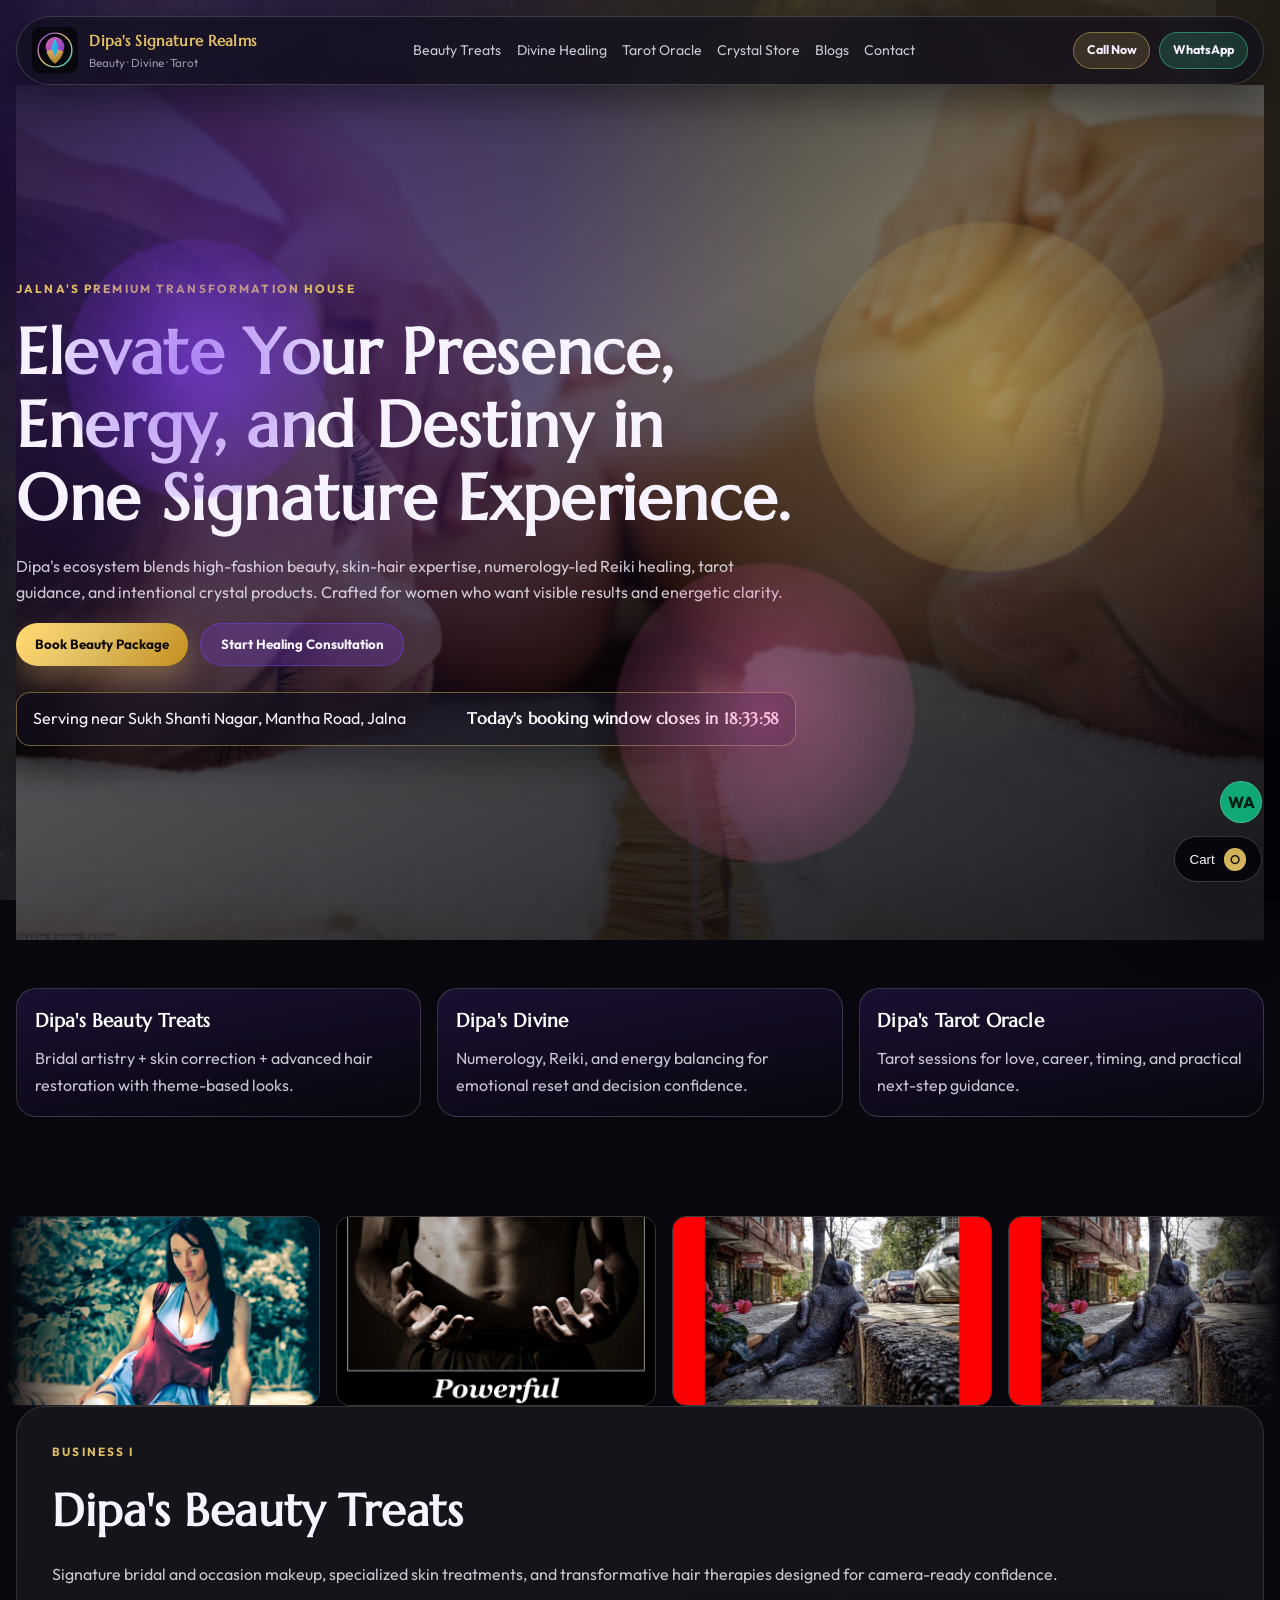
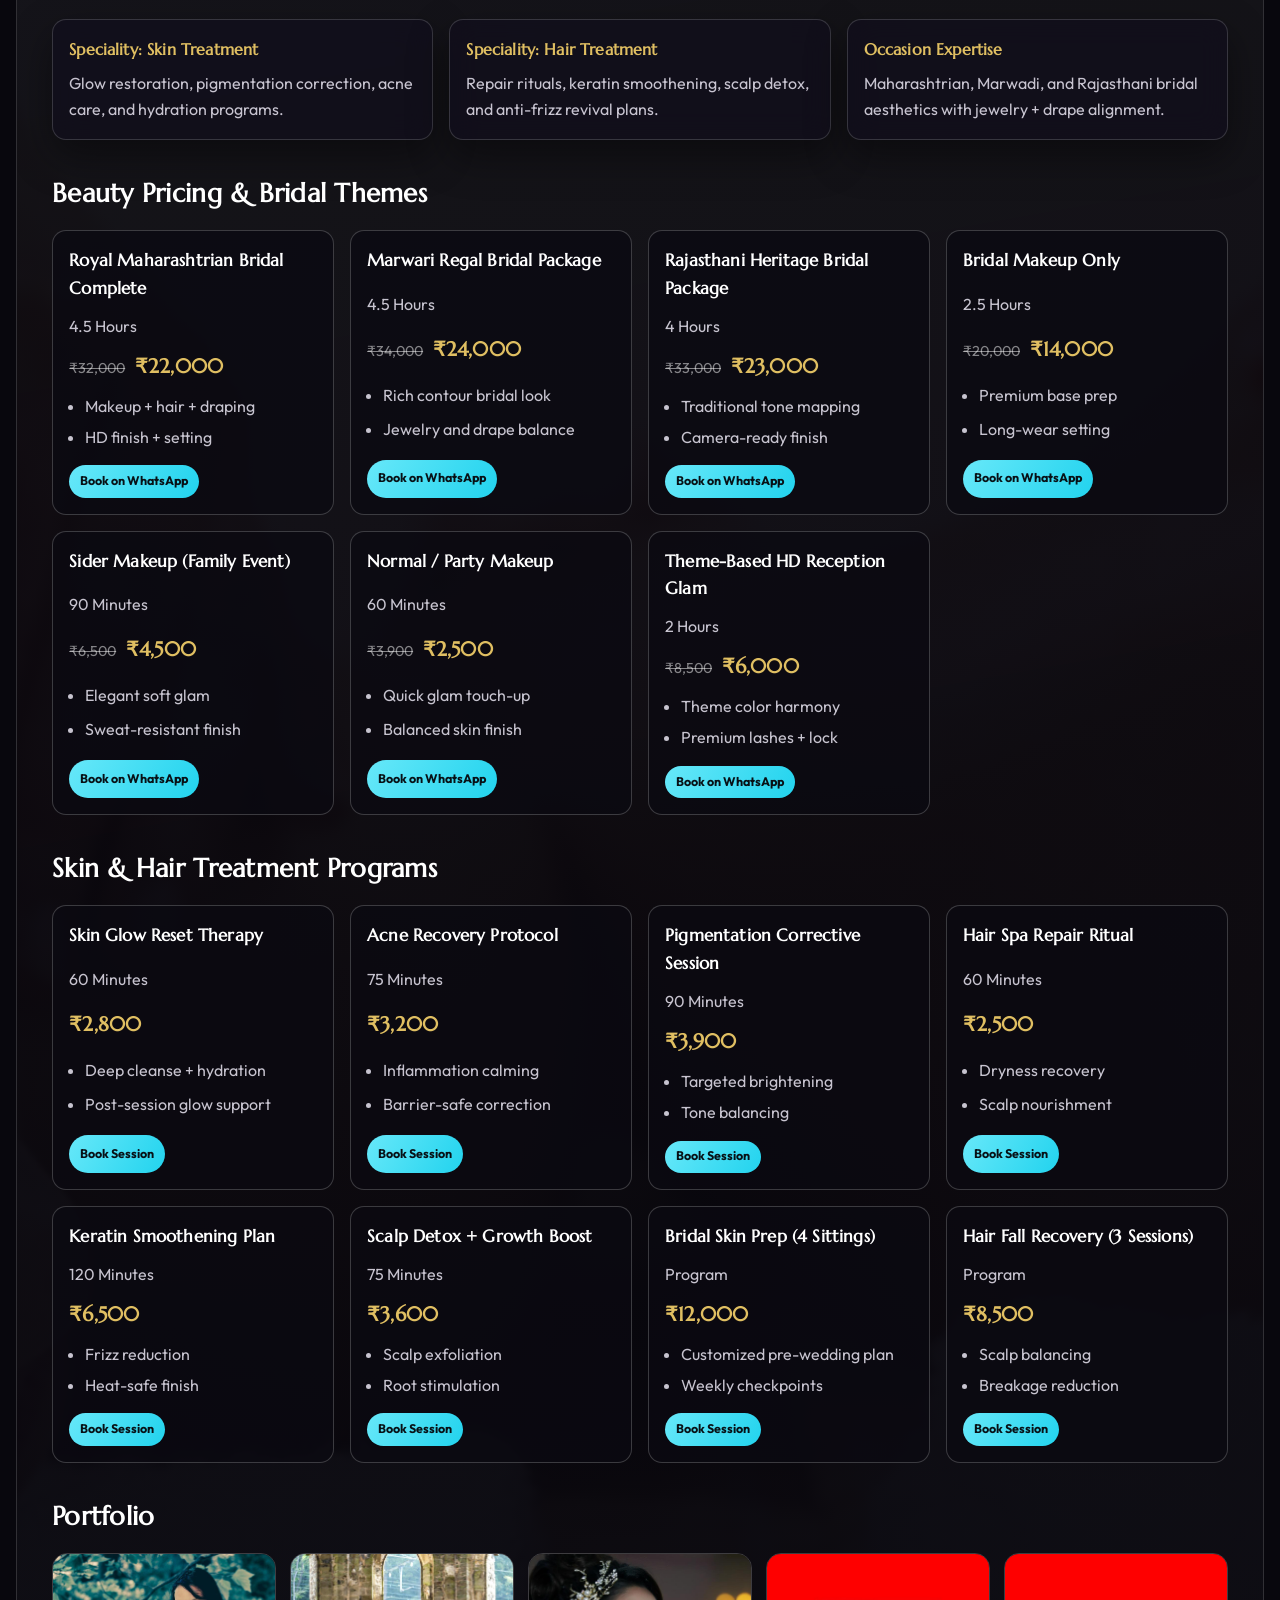
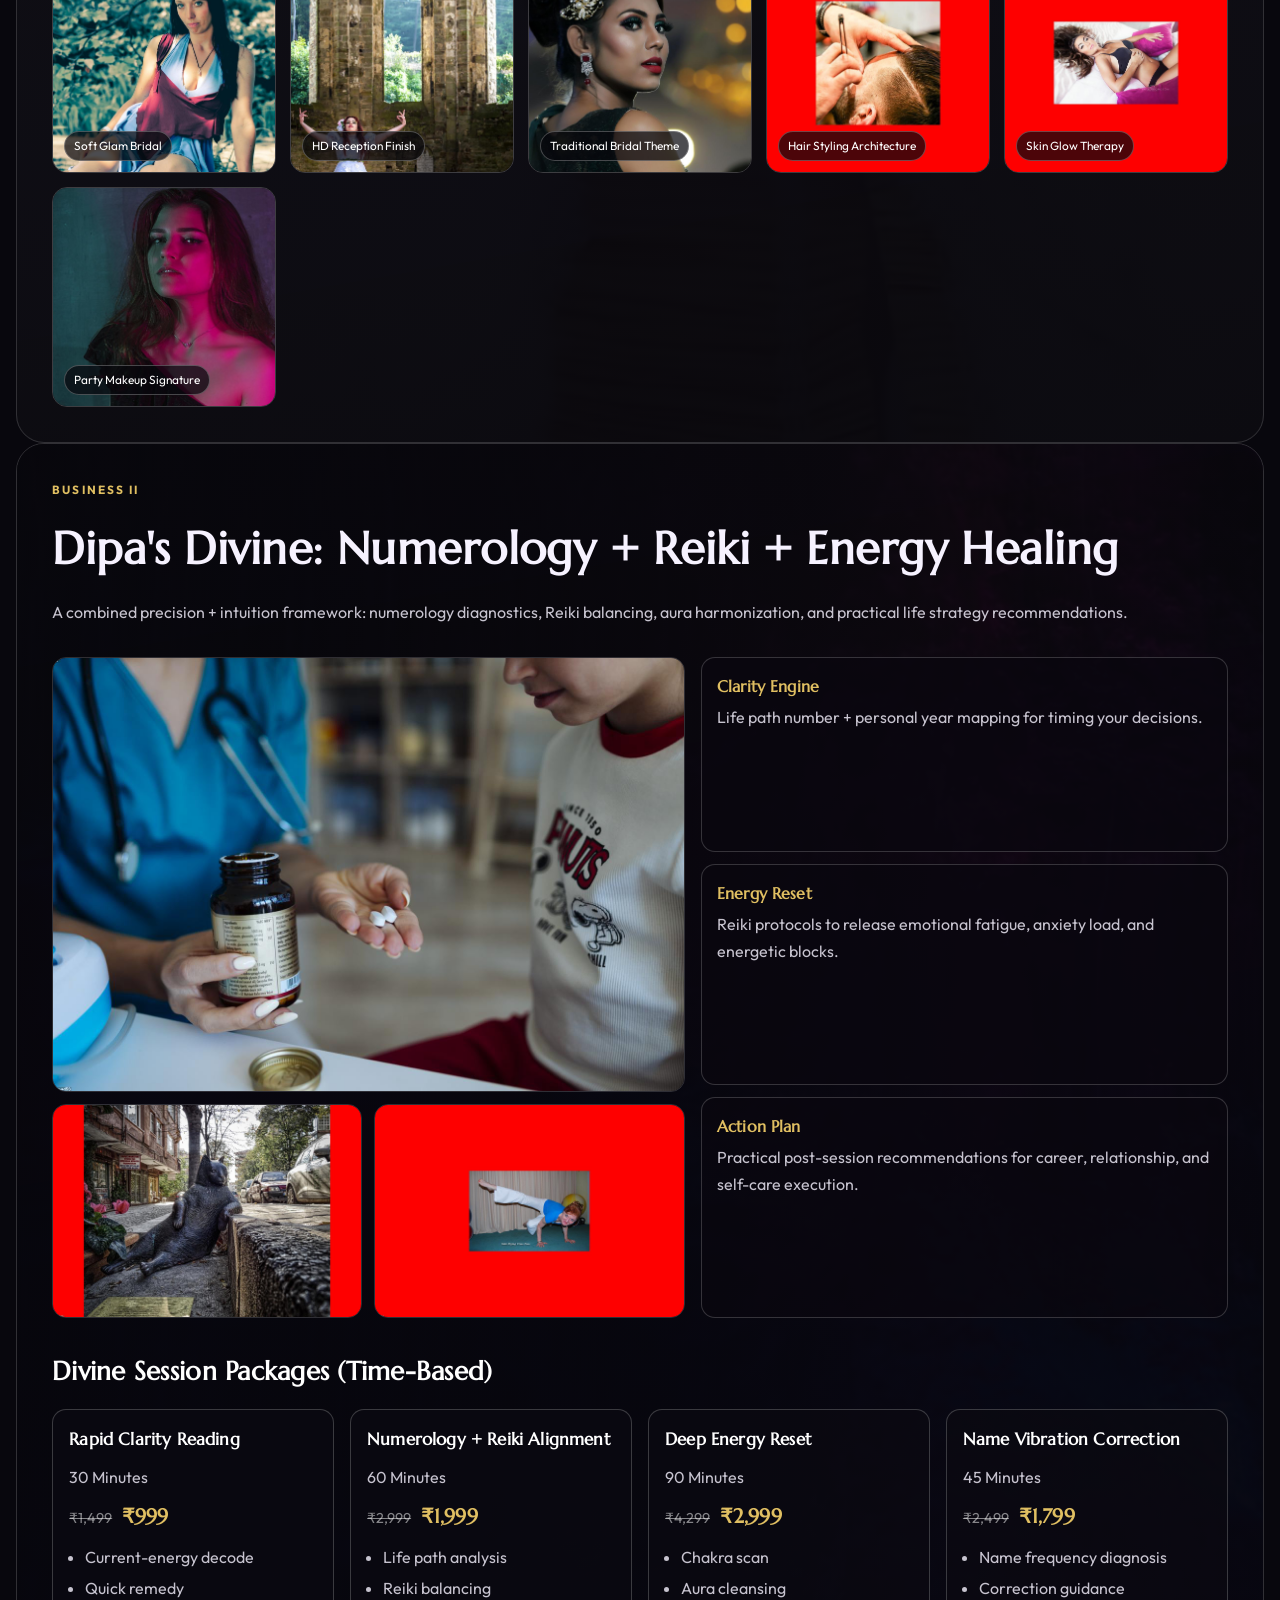
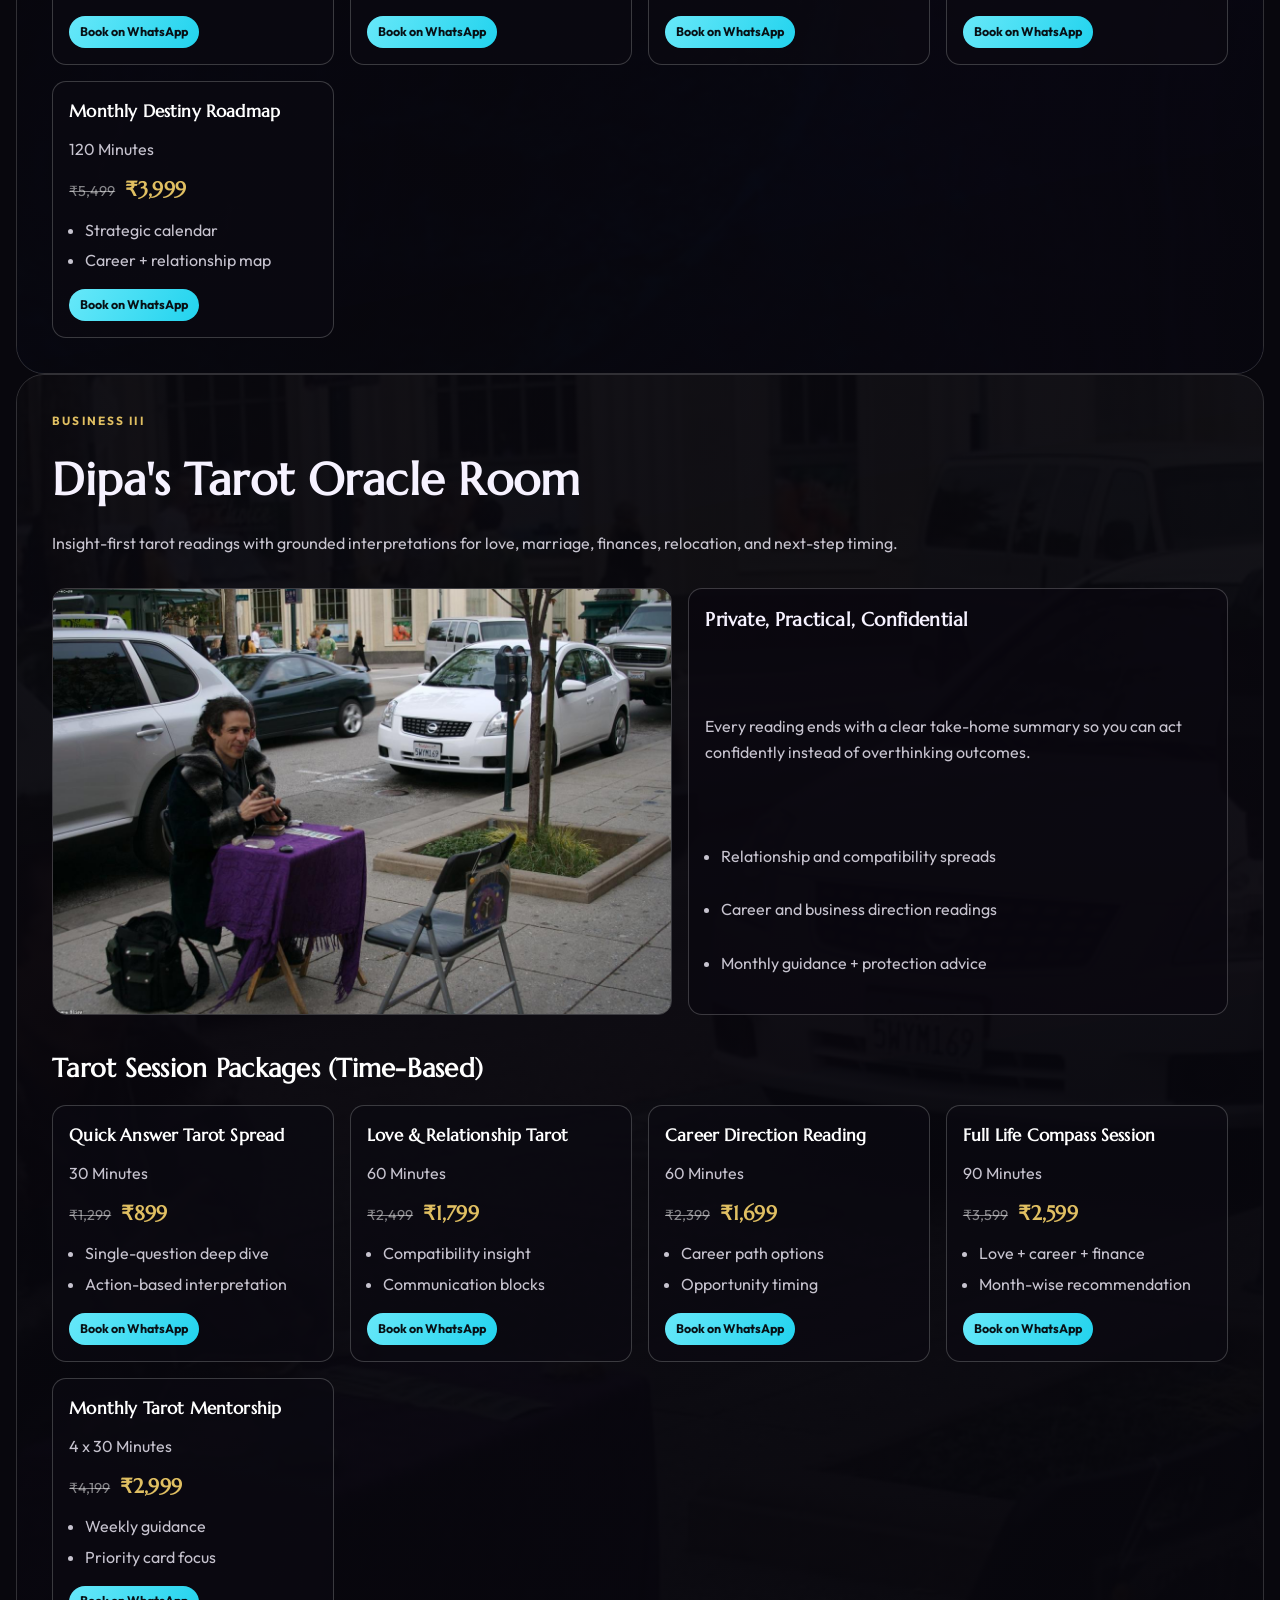
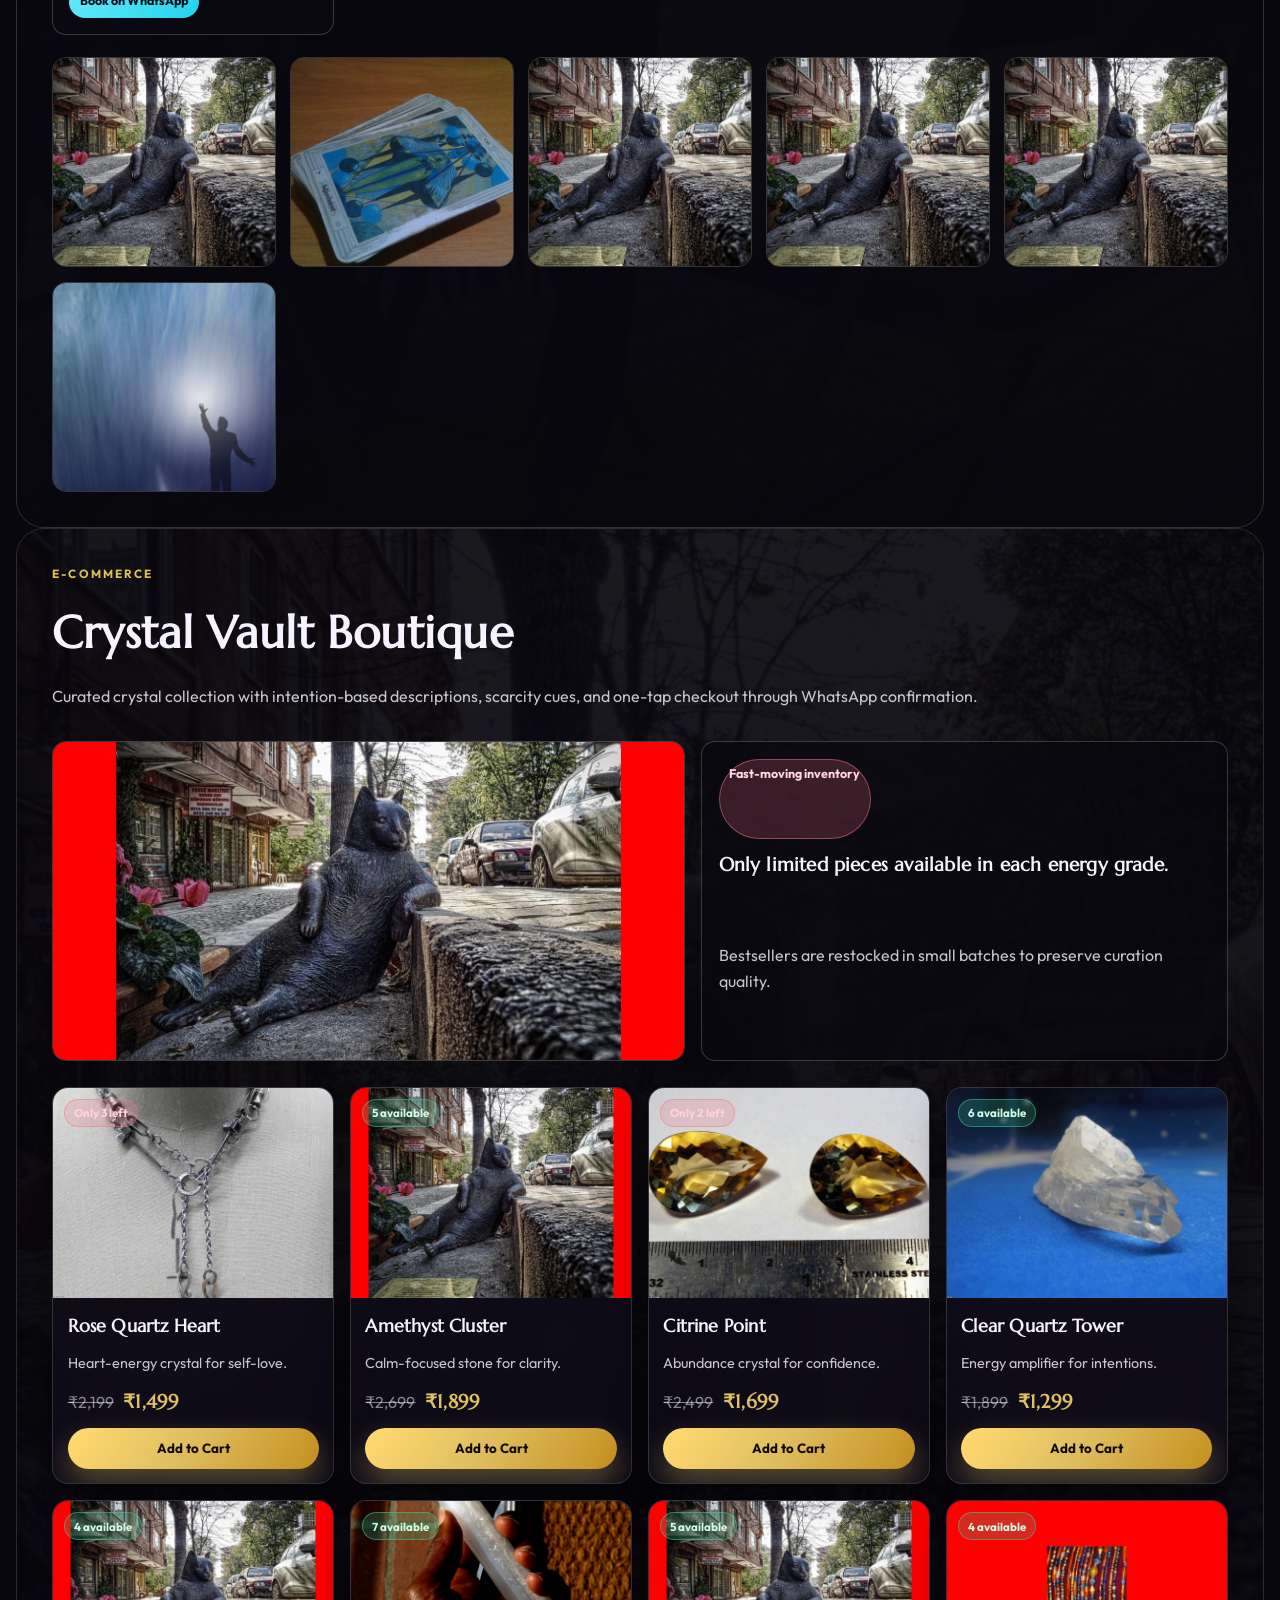
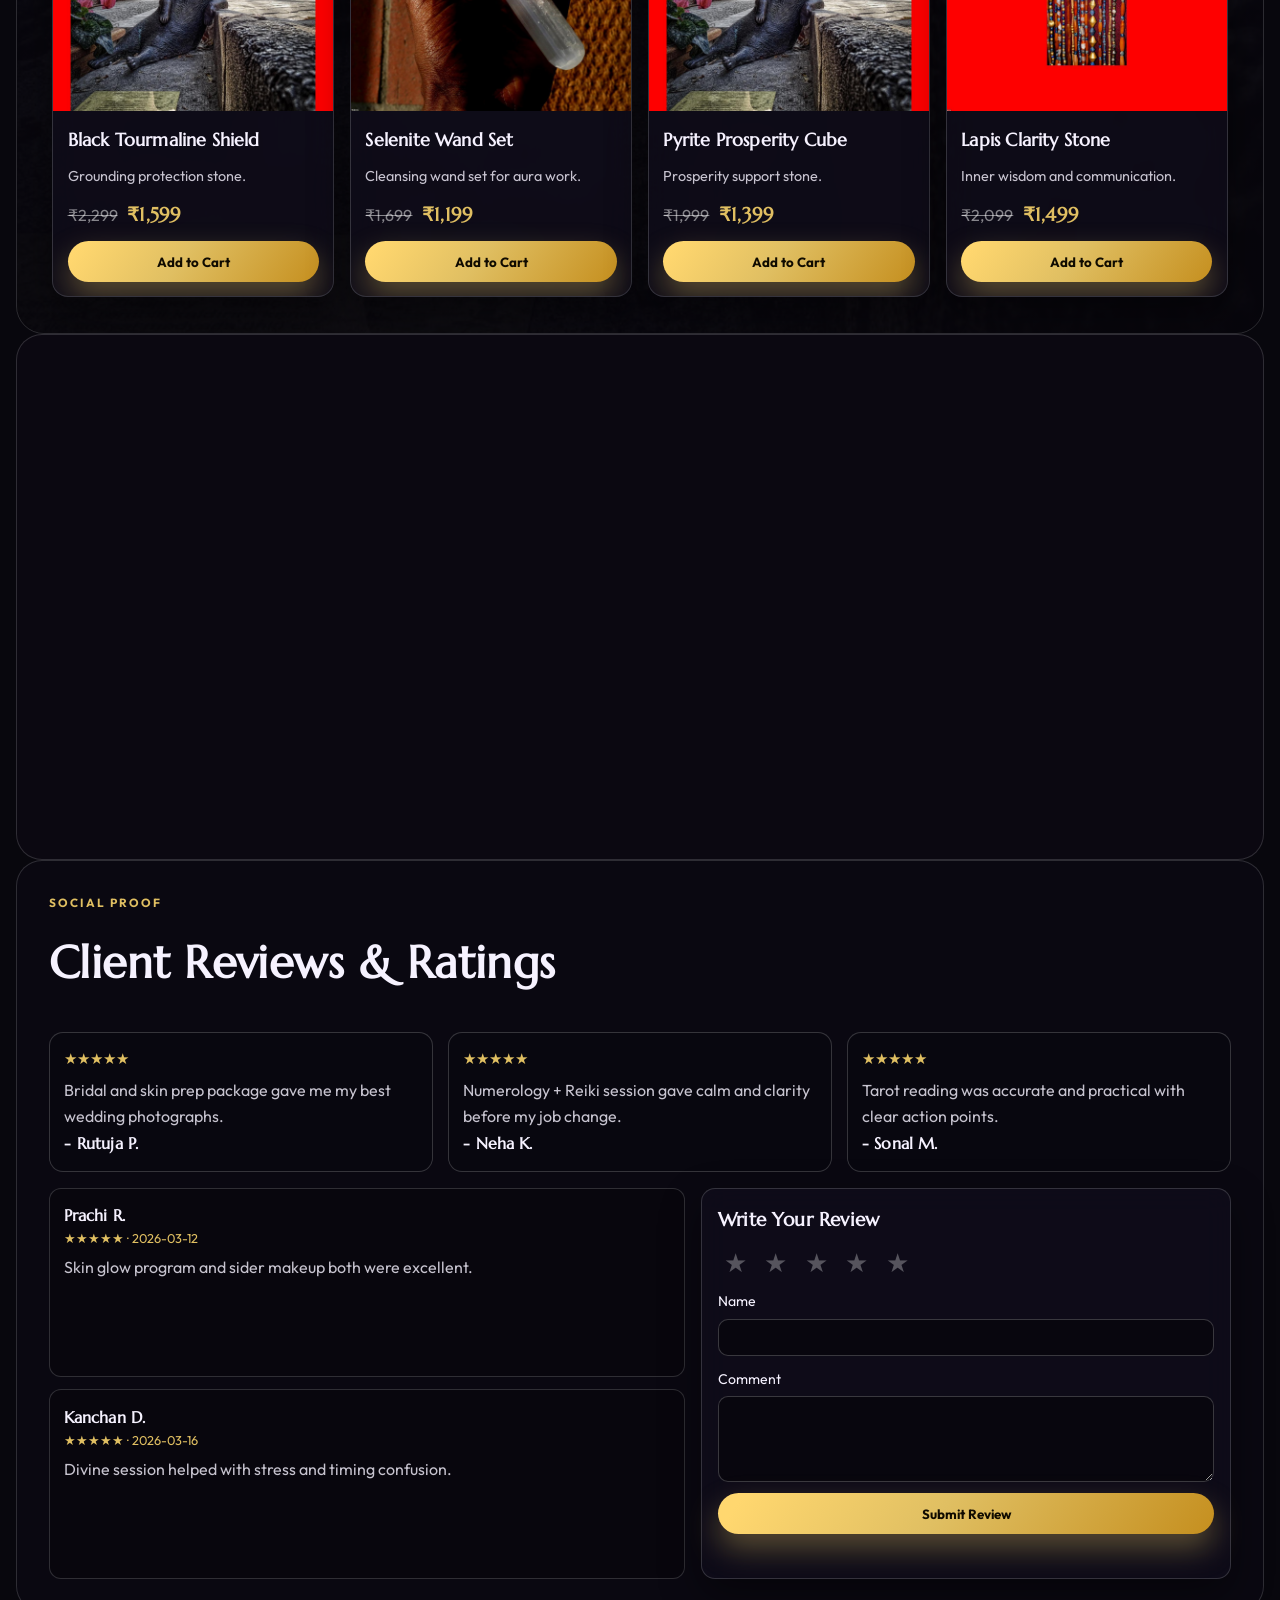
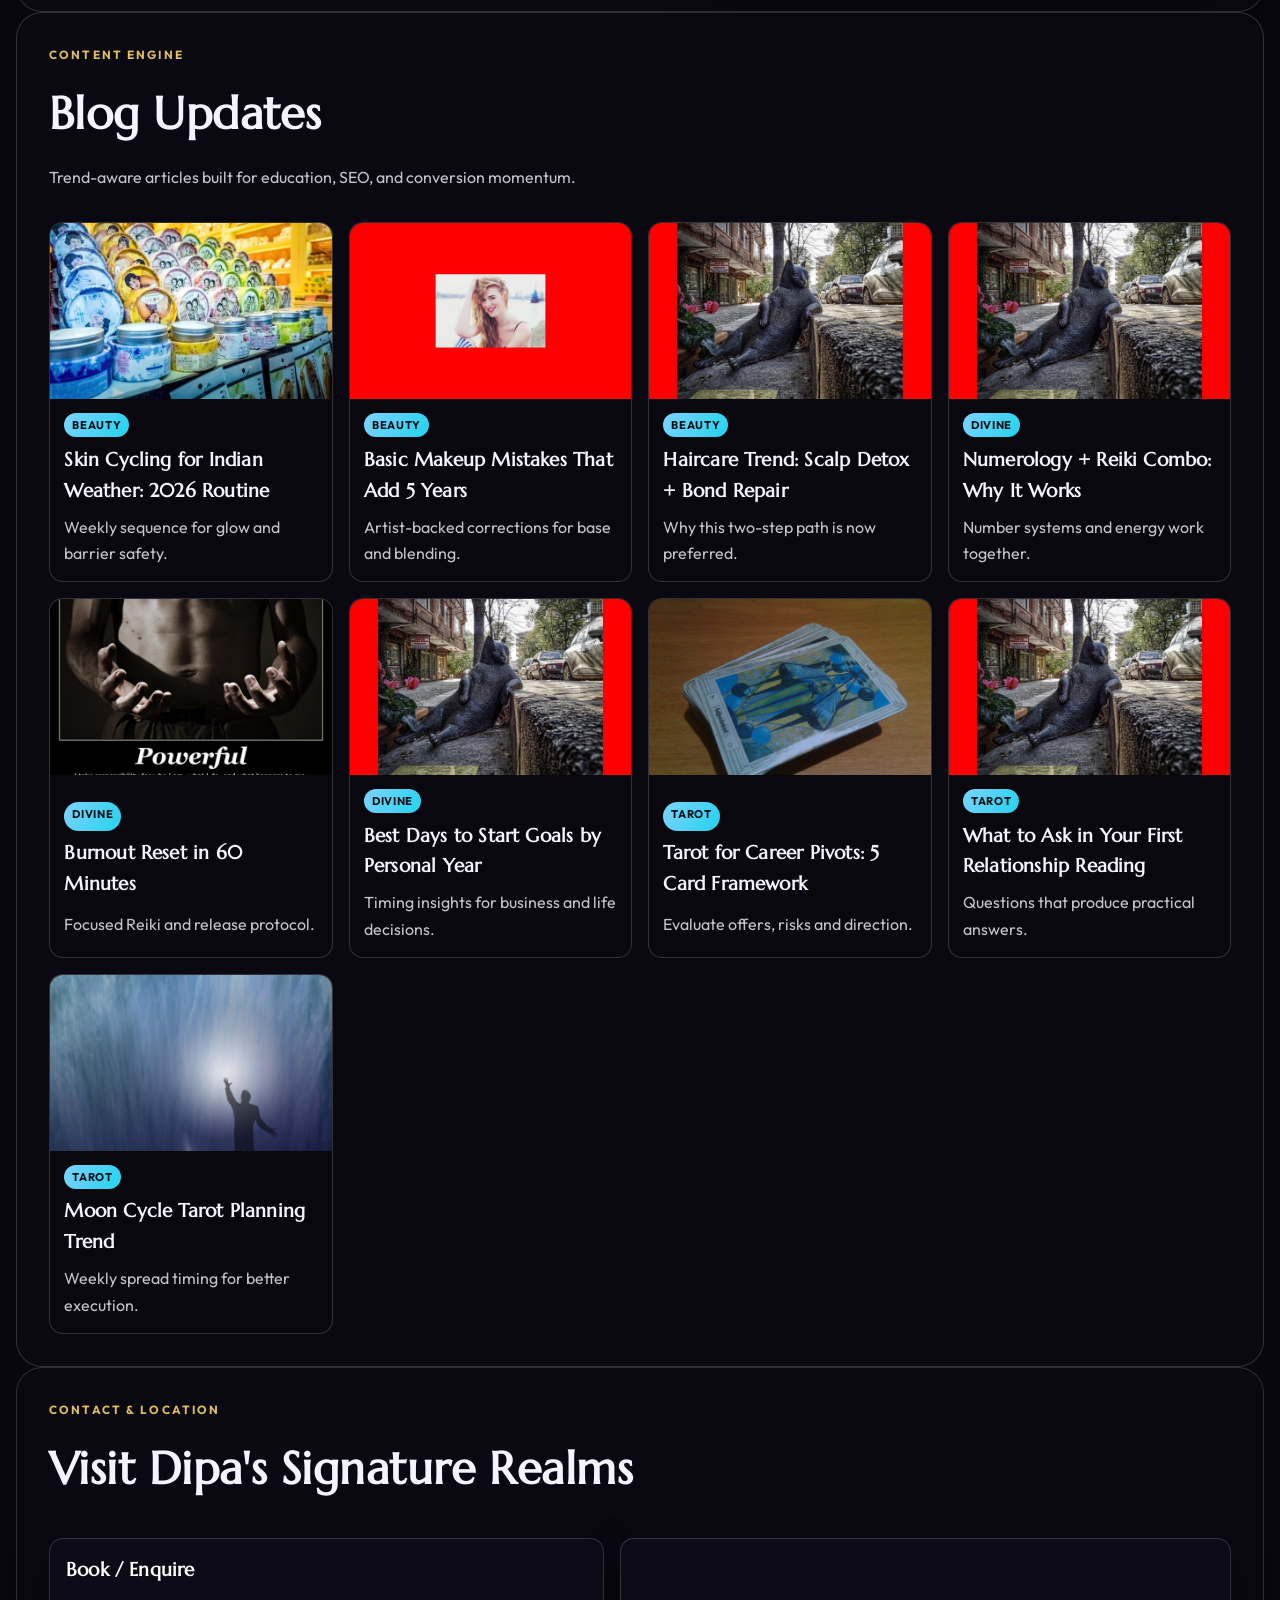
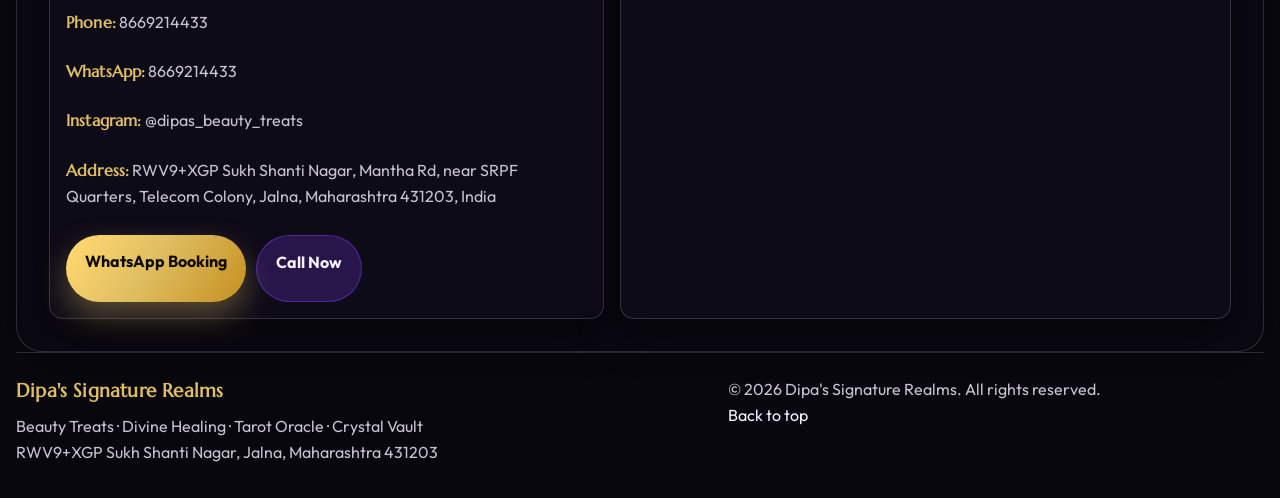
==== commit dd42a447: "new contect" ====
--- a/codex/index.html
+++ b/codex/index.html
@@ -1,525 +1,489 @@
 ﻿<!DOCTYPE html>
-<html lang="en-IN">
+<html lang="en">
 <head>
   <meta charset="UTF-8" />
-  <meta name="viewport" content="width=device-width, initial-scale=1" />
-  <title>Dipa's Beauty Treats | Dipa's Divine Healing | Dipa's Tarot Oracle | Jalna</title>
-
-  <meta name="description" content="Book bridal makeup, skin and hair treatments, numerology and Reiki sessions, tarot readings, and authentic crystals in Sukh Shanti Nagar, Jalna, Maharashtra." />
-  <meta name="keywords" content="best beauty salon Jalna, bridal makeup artist Jalna, HD bridal makeup Jalna, Maharashtrian bridal makeup Jalna, Marwari bridal package Jalna, Rajasthani bridal makeup Jalna, party makeup Jalna, skin treatment Jalna, hair treatment Jalna, keratin treatment Jalna, hair spa Jalna, makeup studio Jalna, Reiki healer Jalna, energy healing Jalna, aura cleansing Jalna, numerology consultation Jalna, name correction numerology Jalna, tarot card reading Jalna, love tarot Jalna, career tarot Jalna, spiritual guidance Jalna, crystal shop Jalna, healing crystals India, amethyst crystal price India, rose quartz crystal price India, crystal store near Sukh Shanti Nagar, salon near Mantha Road Jalna, RWV9+XGP Jalna, Jalna Maharashtra wellness services, beauty and tarot services Jalna" />
-  <meta name="news_keywords" content="beauty salon Jalna, Reiki healing Jalna, numerology consultation Jalna, tarot reading Jalna, crystal shop Jalna, bridal makeup Jalna" />
+  <meta name="viewport" content="width=device-width, initial-scale=1.0" />
+  <title>Dipa's Beauty Treats | Dipa's Divine Healing & Dipa's Tarot Oracle | Jalna</title>
+  <meta name="description" content="Premium beauty salon, skin and hair treatments, numerology + Reiki healing, tarot card reading, and crystal shopping in Sukh Shanti Nagar, Jalna." />
+  <meta name="keywords" content="beauty parlour Jalna, bridal makeup Jalna, Maharashtrian bridal makeup, Marwadi bridal package, Rajasthani bridal makeup, skin treatment Jalna, hair treatment Jalna, Reiki healing Jalna, numerology consultation Jalna, tarot card reading Jalna, crystal store Jalna, Sukh Shanti Nagar salon, Mantha Road Jalna, RWV9+XGP Jalna" />
   <meta name="author" content="Dipa's Beauty Treats" />
-  <meta name="robots" content="index, follow, max-image-preview:large, max-snippet:-1, max-video-preview:-1" />
-  <meta name="classification" content="Beauty Salon, Spiritual Services, Tarot, Crystal Store" />
-  <meta name="theme-color" content="#0a1220" />
+  <meta name="robots" content="index, follow, max-image-preview:large" />
+  <meta name="theme-color" content="#08070d" />
   <meta name="geo.region" content="IN-MH" />
   <meta name="geo.placename" content="Sukh Shanti Nagar, Jalna" />
   <meta name="geo.position" content="19.8418;75.8869" />
-  <meta name="ICBM" content="19.8418,75.8869" />
-
-  <link rel="canonical" href="https://dipasdivine.in/" />
+  <meta name="ICBM" content="19.8418, 75.8869" />
+
+  <meta property="og:type" content="website" />
+  <meta property="og:title" content="Dipa's Beauty Treats | Divine Healing | Tarot Oracle | Jalna" />
+  <meta property="og:description" content="Luxury beauty, healing, tarot and crystal commerce under one immersive platform in Jalna." />
+  <meta property="og:image" content="media/dipas-beauty-treats/hero-beauty.jpg" />
+  <meta property="og:locale" content="en_IN" />
+
+  <meta name="twitter:card" content="summary_large_image" />
+  <meta name="twitter:title" content="Dipa's Beauty Treats | Divine Healing | Tarot Oracle" />
+  <meta name="twitter:description" content="Book premium services and shop crystals with a high-conversion immersive experience." />
+  <meta name="twitter:image" content="media/crystal-vault/hero-crystal.jpg" />
+
   <link rel="manifest" href="manifest.json" />
-  <link rel="icon" href="assets/icons/icon-512.svg" type="image/svg+xml" />
-  <link rel="apple-touch-icon" href="assets/icons/icon-512.svg" />
-
-  <meta property="og:type" content="website" />
-  <meta property="og:url" content="https://dipasdivine.in/" />
-  <meta property="og:title" content="Dipa's Beauty Treats | Divine Healing | Tarot Oracle | Jalna" />
-  <meta property="og:description" content="One destination in Jalna for beauty transformation, spiritual healing, tarot guidance, and crystal shopping." />
-  <meta property="og:image" content="https://dipasdivine.in/media/dipas-beauty-treats/hero-beauty.jpg" />
-  <meta property="og:locale" content="en_IN" />
-  <meta property="og:site_name" content="Dipa Signature Realms" />
-
-  <meta name="twitter:card" content="summary_large_image" />
-  <meta name="twitter:title" content="Dipa's Signature Realms | Jalna" />
-  <meta name="twitter:description" content="Interactive beauty, healing, tarot and crystal website for Jalna clients." />
-  <meta name="twitter:image" content="https://dipasdivine.in/media/dipas-tarot-oracle/hero-tarot.jpg" />
+  <link rel="icon" href="assets/icons/icon-192.svg" type="image/svg+xml" />
+  <link rel="apple-touch-icon" href="assets/icons/icon-192.svg" />
 
   <link rel="preconnect" href="https://fonts.googleapis.com" />
   <link rel="preconnect" href="https://fonts.gstatic.com" crossorigin />
-  <link href="https://fonts.googleapis.com/css2?family=Manrope:wght@400;500;600;700;800&family=Sora:wght@500;600;700;800&display=swap" rel="stylesheet" />
+  <link href="https://fonts.googleapis.com/css2?family=Marcellus&family=Outfit:wght@300;400;500;600;700;800&display=swap" rel="stylesheet" />
   <link rel="stylesheet" href="style.css" />
+
+  <!-- Google Analytics Placeholder: replace this block with your GA4 script -->
+  <script id="ga-placeholder">
+    /* Google Analytics script placeholder */
+  </script>
 
   <script type="application/ld+json">
   {
     "@context": "https://schema.org",
-    "@graph": [
-      {
-        "@type": "WebSite",
-        "name": "Dipa's Signature Realms",
-        "url": "https://dipasdivine.in/",
-        "inLanguage": "en-IN",
-        "potentialAction": {
-          "@type": "SearchAction",
-          "target": "https://dipasdivine.in/?q={search_term_string}",
-          "query-input": "required name=search_term_string"
-        }
-      },
-      {
-        "@type": "BeautySalon",
-        "name": "Dipa's Beauty Treats",
-        "url": "https://dipasdivine.in/#beauty",
-        "telephone": "+91-8669214433",
-        "image": "https://dipasdivine.in/media/dipas-beauty-treats/hero-beauty.jpg",
-        "address": {
-          "@type": "PostalAddress",
-          "streetAddress": "RWV9+XGP Sukh Shanti Nagar, Mantha Rd, near SRPF Quarters, Telecom Colony",
-          "addressLocality": "Jalna",
-          "addressRegion": "Maharashtra",
-          "postalCode": "431203",
-          "addressCountry": "IN"
-        },
-        "areaServed": ["Jalna", "Bhokardan", "Badnapur", "Partur"],
-        "sameAs": [
-          "https://instagram.com/dipasbeautytreats_1",
-          "https://instagram.com/dipasdivine"
-        ],
-        "priceRange": "INR 2500 - INR 24000"
-      },
-      {
-        "@type": "ProfessionalService",
-        "name": "Dipa's Divine Healing",
-        "url": "https://dipasdivine.in/#divine",
-        "telephone": "+91-8669214433",
-        "image": "https://dipasdivine.in/media/dipas-divine/hero-divine.jpg",
-        "serviceType": ["Numerology", "Reiki Healing", "Aura Cleansing", "Energy Balancing"],
-        "address": {
-          "@type": "PostalAddress",
-          "streetAddress": "RWV9+XGP Sukh Shanti Nagar, Mantha Rd",
-          "addressLocality": "Jalna",
-          "addressRegion": "Maharashtra",
-          "postalCode": "431203",
-          "addressCountry": "IN"
-        },
-        "areaServed": "Jalna",
-        "sameAs": [
-          "https://instagram.com/dipasdivine"
-        ]
-      },
-      {
-        "@type": "Psychic",
-        "name": "Dipa's Tarot Oracle",
-        "url": "https://dipasdivine.in/#tarot",
-        "telephone": "+91-8669214433",
-        "image": "https://dipasdivine.in/media/dipas-tarot-oracle/hero-tarot.jpg",
-        "address": {
-          "@type": "PostalAddress",
-          "streetAddress": "RWV9+XGP Sukh Shanti Nagar, Mantha Rd",
-          "addressLocality": "Jalna",
-          "addressRegion": "Maharashtra",
-          "postalCode": "431203",
-          "addressCountry": "IN"
-        },
-        "areaServed": "Jalna"
-      },
-      {
-        "@type": "Store",
-        "name": "Dipa Crystal Vault",
-        "url": "https://dipasdivine.in/#crystals",
-        "telephone": "+91-8669214433",
-        "image": "https://dipasdivine.in/media/crystal-vault/hero-crystal.jpg",
-        "address": {
-          "@type": "PostalAddress",
-          "streetAddress": "RWV9+XGP Sukh Shanti Nagar, Mantha Rd",
-          "addressLocality": "Jalna",
-          "addressRegion": "Maharashtra",
-          "postalCode": "431203",
-          "addressCountry": "IN"
-        },
-        "areaServed": ["Jalna", "Maharashtra"]
-      },
-      {
-        "@type": "FAQPage",
-        "mainEntity": [
-          {
-            "@type": "Question",
-            "name": "Do you offer bridal trials in Jalna?",
-            "acceptedAnswer": {
-              "@type": "Answer",
-              "text": "Yes. Trial sessions are available for bridal clients and can be booked through WhatsApp or phone."
-            }
-          },
-          {
-            "@type": "Question",
-            "name": "Are numerology and Reiki sessions available for first-time clients?",
-            "acceptedAnswer": {
-              "@type": "Answer",
-              "text": "Yes. First-time clients can start with a rapid clarity session and then choose a deeper package if needed."
-            }
-          },
-          {
-            "@type": "Question",
-            "name": "Can I order crystals from the website?",
-            "acceptedAnswer": {
-              "@type": "Answer",
-              "text": "Yes. You can choose crystals by intention and place orders instantly via WhatsApp with product details prefilled."
-            }
-          }
-        ]
-      }
+    "@type": "LocalBusiness",
+    "name": "Dipa's Beauty Treats",
+    "image": "media/dipas-beauty-treats/hero-beauty.jpg",
+    "telephone": "+91-8669214433",
+    "address": {
+      "@type": "PostalAddress",
+      "streetAddress": "RWV9+XGP Sukh Shanti Nagar, Mantha Rd, near SRPF Quarters, Telecom Colony",
+      "addressLocality": "Jalna",
+      "addressRegion": "Maharashtra",
+      "postalCode": "431203",
+      "addressCountry": "IN"
+    },
+    "areaServed": "Jalna",
+    "sameAs": [
+      "https://www.instagram.com/"
+    ],
+    "makesOffer": [
+      {"@type": "Offer", "name": "Bridal Makeup Packages"},
+      {"@type": "Offer", "name": "Skin Treatment Programs"},
+      {"@type": "Offer", "name": "Hair Treatment Programs"},
+      {"@type": "Offer", "name": "Numerology + Reiki Consultations"},
+      {"@type": "Offer", "name": "Tarot Card Reading Sessions"}
     ]
   }
   </script>
 </head>
 <body>
-  <div class="backdrop" aria-hidden="true">
-    <img src="media/shared/nebula-1.jpg" alt="" class="bg-layer depth-a" data-depth="0.09" loading="eager" />
-    <img src="media/shared/nebula-2.jpg" alt="" class="bg-layer depth-b" data-depth="0.15" loading="eager" />
-    <img src="assets/generated/hero-3d-mesh.svg" alt="" class="bg-layer depth-c" data-depth="0.2" loading="eager" />
-    <img src="assets/generated/spark-lines.svg" alt="" class="bg-layer depth-d" data-depth="0.28" loading="eager" />
-    <div class="backdrop-shade"></div>
+  <div class="global-bg">
+    <img src="media/shared/nebula-1.jpg" alt="" aria-hidden="true" class="bg-image bg-image-a" />
+    <img src="media/shared/nebula-2.jpg" alt="" aria-hidden="true" class="bg-image bg-image-b" />
+    <div class="bg-shade"></div>
   </div>
 
-  <div class="scroll-progress" id="scrollProgress" aria-hidden="true"></div>
-
   <header class="site-header glass" id="top">
-    <a href="#home" data-scroll="#home" class="brand" aria-label="Go to top">
-      <img src="assets/icons/icon-512.svg" alt="Dipa logo" class="brand-logo" />
-      <span>
-        <strong>Dipa Signature Realms</strong>
-        <small>Sukh Shanti Nagar, Jalna</small>
-      </span>
+    <a href="#home" class="brand-wrap" aria-label="Dipa's platform home">
+      <img src="assets/icons/logo-trinity.svg" alt="Dipa brand logo" class="brand-logo" />
+      <div>
+        <strong>Dipa's Signature Realms</strong>
+        <span>Beauty · Divine · Tarot</span>
+      </div>
     </a>
 
-    <button type="button" class="menu-toggle" id="menuToggle" aria-expanded="false" aria-controls="mainNav">
-      <span></span>
-      <span></span>
-      <span></span>
-      <span class="sr-only">Open menu</span>
-    </button>
-
-    <nav class="main-nav" id="mainNav" aria-label="Primary navigation">
-      <a href="#beauty" data-scroll="#beauty">Beauty</a>
-      <a href="#beauty-portfolio" data-scroll="#beauty-portfolio">Portfolio</a>
-      <a href="#divine" data-scroll="#divine">Divine</a>
-      <a href="#tarot" data-scroll="#tarot">Tarot</a>
-      <a href="#crystals" data-scroll="#crystals">Crystals</a>
+    <nav class="main-nav">
+      <a href="#beauty" data-scroll="#beauty">Beauty Treats</a>
+      <a href="#divine" data-scroll="#divine">Divine Healing</a>
+      <a href="#tarot" data-scroll="#tarot">Tarot Oracle</a>
+      <a href="#crystals" data-scroll="#crystals">Crystal Store</a>
       <a href="#blogs" data-scroll="#blogs">Blogs</a>
-      <a href="#faq" data-scroll="#faq">FAQ</a>
       <a href="#contact" data-scroll="#contact">Contact</a>
     </nav>
 
     <div class="header-actions">
-      <a href="tel:+918669214433" class="chip chip-call">Call</a>
-      <a href="https://wa.me/918669214433" target="_blank" rel="noopener noreferrer" class="chip chip-wa">
-        <img src="assets/icons/whatsapp-special.svg" alt="" aria-hidden="true" class="wa-icon" />
-        WhatsApp
-      </a>
+      <a href="tel:+918669214433" class="chip chip-call">Call Now</a>
+      <a href="https://wa.me/918669214433" class="chip chip-whatsapp" target="_blank" rel="noopener noreferrer">WhatsApp</a>
     </div>
   </header>
 
-  <main id="home">
-    <section class="section hero">
-      <div class="hero-grid">
-        <div class="hero-copy reveal">
-          <p class="eyebrow">High-Impact Local Brand Website</p>
-          <h1>3 Signature Experiences for Beauty, Healing, Tarot and Crystal Energy.</h1>
+  <main>
+    <section class="hero section" id="home">
+      <div class="hero-slides" id="heroSlides">
+        <img src="media/dipas-beauty-treats/hero-beauty.jpg" alt="Luxury beauty studio" class="active" loading="eager" />
+        <img src="media/dipas-divine/hero-divine.jpg" alt="Spiritual healing ambience" loading="eager" />
+        <img src="media/dipas-tarot-oracle/hero-tarot.jpg" alt="Tarot ritual setup" loading="eager" />
+      </div>
+
+      <div class="hero-content reveal">
+        <p class="eyebrow">Jalna's Premium Transformation House</p>
+        <h1>Elevate Your Presence, Energy, and Destiny in One Signature Experience.</h1>
+        <p>
+          Dipa's ecosystem blends high-fashion beauty, skin-hair expertise, numerology-led Reiki healing, tarot guidance, and intentional crystal products. Crafted for women who want visible results and energetic clarity.
+        </p>
+        <div class="hero-cta">
+          <button class="btn btn-primary" data-scroll="#beauty">Book Beauty Package</button>
+          <button class="btn btn-secondary" data-scroll="#divine">Start Healing Consultation</button>
+        </div>
+        <div class="hero-trust glass">
+          <span>Serving near Sukh Shanti Nagar, Mantha Road, Jalna</span>
+          <strong id="heroCountdown">Today's booking window closes in --:--:--</strong>
+        </div>
+      </div>
+
+      <div class="hero-orbs" aria-hidden="true">
+        <div class="orb orb-a" data-depth="0.12"></div>
+        <div class="orb orb-b" data-depth="0.2"></div>
+        <div class="orb orb-c" data-depth="0.28"></div>
+      </div>
+    </section>
+
+    <section class="overview section">
+      <div class="overview-grid">
+        <article class="overview-card reveal">
+          <h3>Dipa's Beauty Treats</h3>
+          <p>Bridal artistry + skin correction + advanced hair restoration with theme-based looks.</p>
+        </article>
+        <article class="overview-card reveal">
+          <h3>Dipa's Divine</h3>
+          <p>Numerology, Reiki, and energy balancing for emotional reset and decision confidence.</p>
+        </article>
+        <article class="overview-card reveal">
+          <h3>Dipa's Tarot Oracle</h3>
+          <p>Tarot sessions for love, career, timing, and practical next-step guidance.</p>
+        </article>
+      </div>
+    </section>
+
+    <section class="cinematic-strip" aria-label="Visual showcase">
+      <div class="strip-track">
+        <img src="media/dipas-beauty-treats/portfolio-1.jpg" alt="Beauty portfolio preview" loading="lazy" />
+        <img src="media/dipas-divine/reiki-1.jpg" alt="Healing portfolio preview" loading="lazy" />
+        <img src="media/dipas-tarot-oracle/tarot-spread-1.jpg" alt="Tarot portfolio preview" loading="lazy" />
+        <img src="media/crystal-vault/crystal-grid-1.jpg" alt="Crystal portfolio preview" loading="lazy" />
+        <img src="media/dipas-beauty-treats/portfolio-3.jpg" alt="Bridal portfolio preview" loading="lazy" />
+        <img src="media/dipas-divine/numerology-1.jpg" alt="Numerology portfolio preview" loading="lazy" />
+        <img src="media/dipas-tarot-oracle/tarot-reader-1.jpg" alt="Tarot consultation preview" loading="lazy" />
+        <img src="media/crystal-vault/amethyst.jpg" alt="Amethyst crystals preview" loading="lazy" />
+      </div>
+    </section>
+
+    <section class="section business-block beauty-block" id="beauty">
+      <div class="section-heading reveal">
+        <p class="eyebrow">Business I</p>
+        <h2>Dipa's Beauty Treats</h2>
+        <p>
+          Signature bridal and occasion makeup, specialized skin treatments, and transformative hair therapies designed for camera-ready confidence.
+        </p>
+      </div>
+
+      <div class="highlight-row reveal">
+        <article class="highlight-card glass">
+          <h4>Speciality: Skin Treatment</h4>
+          <p>Glow restoration, pigmentation correction, acne care, and hydration programs.</p>
+        </article>
+        <article class="highlight-card glass">
+          <h4>Speciality: Hair Treatment</h4>
+          <p>Repair rituals, keratin smoothening, scalp detox, and anti-frizz revival plans.</p>
+        </article>
+        <article class="highlight-card glass">
+          <h4>Occasion Expertise</h4>
+          <p>Maharashtrian, Marwadi, and Rajasthani bridal aesthetics with jewelry + drape alignment.</p>
+        </article>
+      </div>
+
+      <h3 class="sub-title reveal">Beauty Pricing & Bridal Themes</h3>
+      <div class="pricing-grid" id="beautyPackageGrid"></div>
+
+      <h3 class="sub-title reveal">Skin & Hair Treatment Programs</h3>
+      <div class="treatment-grid" id="treatmentGrid"></div>
+
+      <h3 class="sub-title reveal">Portfolio</h3>
+      <div class="portfolio-grid" id="beautyPortfolioGrid"></div>
+    </section>
+
+    <section class="section business-block divine-block" id="divine">
+      <div class="section-heading reveal">
+        <p class="eyebrow">Business II</p>
+        <h2>Dipa's Divine: Numerology + Reiki + Energy Healing</h2>
+        <p>
+          A combined precision + intuition framework: numerology diagnostics, Reiki balancing, aura harmonization, and practical life strategy recommendations.
+        </p>
+      </div>
+
+      <div class="divine-layout">
+        <div class="divine-media reveal">
+          <img src="media/dipas-divine/reiki-2.jpg" alt="Reiki healing therapy session" loading="lazy" />
+          <img src="media/dipas-divine/numerology-2.jpg" alt="Numerology interpretation chart" loading="lazy" />
+          <img src="media/dipas-divine/energy-healing-1.jpg" alt="Energy healing meditation setup" loading="lazy" />
+        </div>
+        <div class="divine-points reveal">
+          <article>
+            <h4>Clarity Engine</h4>
+            <p>Life path number + personal year mapping for timing your decisions.</p>
+          </article>
+          <article>
+            <h4>Energy Reset</h4>
+            <p>Reiki protocols to release emotional fatigue, anxiety load, and energetic blocks.</p>
+          </article>
+          <article>
+            <h4>Action Plan</h4>
+            <p>Practical post-session recommendations for career, relationship, and self-care execution.</p>
+          </article>
+        </div>
+      </div>
+
+      <h3 class="sub-title reveal">Divine Session Packages (Time-Based)</h3>
+      <div class="pricing-grid" id="divinePackageGrid"></div>
+    </section>
+
+    <section class="section business-block tarot-block" id="tarot">
+      <div class="section-heading reveal">
+        <p class="eyebrow">Business III</p>
+        <h2>Dipa's Tarot Oracle Room</h2>
+        <p>
+          Insight-first tarot readings with grounded interpretations for love, marriage, finances, relocation, and next-step timing.
+        </p>
+      </div>
+
+      <div class="tarot-top reveal">
+        <img src="media/dipas-tarot-oracle/hero-tarot.jpg" alt="Tarot reading setup with cards" loading="lazy" />
+        <div>
+          <h3>Private, Practical, Confidential</h3>
           <p>
-            Built for Jalna clients who want premium in-person service with fast booking, visual trust, and clear service outcomes.
-            No clutter, no popup friction, just a guided conversion-focused journey.
+            Every reading ends with a clear take-home summary so you can act confidently instead of overthinking outcomes.
           </p>
-          <div class="hero-cta">
-            <a href="#journey" data-scroll="#journey" class="btn btn-primary">Start My Plan</a>
-            <a href="#contact" data-scroll="#contact" class="btn btn-ghost">Book Consultation</a>
+          <ul>
+            <li>Relationship and compatibility spreads</li>
+            <li>Career and business direction readings</li>
+            <li>Monthly guidance + protection advice</li>
+          </ul>
+        </div>
+      </div>
+
+      <h3 class="sub-title reveal">Tarot Session Packages (Time-Based)</h3>
+      <div class="pricing-grid" id="tarotPackageGrid"></div>
+
+      <div class="tarot-gallery reveal" id="tarotGallery"></div>
+    </section>
+
+    <section class="section crystal-block" id="crystals">
+      <div class="section-heading reveal">
+        <p class="eyebrow">E-commerce</p>
+        <h2>Crystal Vault Boutique</h2>
+        <p>
+          Curated crystal collection with intention-based descriptions, scarcity cues, and one-tap checkout through WhatsApp confirmation.
+        </p>
+      </div>
+
+      <div class="crystal-hero reveal">
+        <img src="media/crystal-vault/hero-crystal.jpg" alt="Premium crystal collection" loading="lazy" />
+        <div>
+          <p class="badge">Fast-moving inventory</p>
+          <h3>Only limited pieces available in each energy grade.</h3>
+          <p>Bestsellers are restocked in small batches to preserve curation quality.</p>
+        </div>
+      </div>
+
+      <div class="product-grid" id="productGrid"></div>
+    </section>
+
+    <section class="section videos-block" id="videos">
+      <div class="section-heading reveal">
+        <p class="eyebrow">YouTube Portfolio</p>
+        <h2>Video Learning & Inspiration</h2>
+        <p>Bridal looks, healing explainers, and tarot guidance content arranged for quick discovery.</p>
+      </div>
+
+      <div class="video-grid reveal">
+        <article class="video-card">
+          <h3>Beauty Tutorials</h3>
+          <iframe src="https://www.youtube.com/embed?listType=search&list=bridal+makeup+tutorial+indian" title="Beauty tutorials" loading="lazy" allowfullscreen></iframe>
+        </article>
+        <article class="video-card">
+          <h3>Numerology + Reiki</h3>
+          <iframe src="https://www.youtube.com/embed?listType=search&list=numerology+reiki+energy+healing" title="Numerology and Reiki videos" loading="lazy" allowfullscreen></iframe>
+        </article>
+        <article class="video-card">
+          <h3>Tarot Guidance</h3>
+          <iframe src="https://www.youtube.com/embed?listType=search&list=tarot+card+reading+guidance" title="Tarot guidance videos" loading="lazy" allowfullscreen></iframe>
+        </article>
+      </div>
+    </section>
+
+    <section class="section reviews-block" id="reviews">
+      <div class="section-heading reveal">
+        <p class="eyebrow">Social Proof</p>
+        <h2>Client Reviews & Ratings</h2>
+      </div>
+
+      <div class="testimonial-row reveal" id="testimonialRow"></div>
+
+      <div class="review-layout reveal">
+        <div class="review-list" id="reviewList"></div>
+
+        <form class="review-form glass" id="reviewForm">
+          <h3>Write Your Review</h3>
+          <div class="star-picker" id="starPicker" aria-label="Star rating selector">
+            <button type="button" data-star="1">★</button>
+            <button type="button" data-star="2">★</button>
+            <button type="button" data-star="3">★</button>
+            <button type="button" data-star="4">★</button>
+            <button type="button" data-star="5">★</button>
           </div>
-          <div class="booking-strip glass" aria-live="polite">
-            <span>Today's inquiry window closes in</span>
-            <strong id="slotCountdown">--h --m --s</strong>
+          <input type="hidden" id="reviewRating" value="0" />
+          <label>Name<input type="text" id="reviewName" required /></label>
+          <label>Comment<textarea id="reviewComment" rows="4" required></textarea></label>
+          <button type="submit" class="btn btn-primary">Submit Review</button>
+          <p class="form-note" id="reviewMessage"></p>
+        </form>
+      </div>
+    </section>
+
+    <section class="section blogs-block" id="blogs">
+      <div class="section-heading reveal">
+        <p class="eyebrow">Content Engine</p>
+        <h2>Blog Updates</h2>
+        <p>Trend-aware articles built for education, SEO, and conversion momentum.</p>
+      </div>
+
+      <div class="blog-grid" id="blogGrid"></div>
+    </section>
+
+    <section class="section contact-block" id="contact">
+      <div class="section-heading reveal">
+        <p class="eyebrow">Contact & Location</p>
+        <h2>Visit Dipa's Signature Realms</h2>
+      </div>
+
+      <div class="contact-layout reveal">
+        <article class="contact-card glass">
+          <h3>Book / Enquire</h3>
+          <p><strong>Phone:</strong> <a href="tel:+918669214433">8669214433</a></p>
+          <p><strong>WhatsApp:</strong> <a href="https://wa.me/918669214433" target="_blank" rel="noopener noreferrer">8669214433</a></p>
+          <p><strong>Instagram:</strong> <a href="https://instagram.com/dipas_beauty_treats" target="_blank" rel="noopener noreferrer">@dipas_beauty_treats</a></p>
+          <p><strong>Address:</strong> RWV9+XGP Sukh Shanti Nagar, Mantha Rd, near SRPF Quarters, Telecom Colony, Jalna, Maharashtra 431203, India</p>
+          <div class="contact-actions">
+            <a href="https://wa.me/918669214433" class="btn btn-primary" target="_blank" rel="noopener noreferrer">WhatsApp Booking</a>
+            <a href="tel:+918669214433" class="btn btn-secondary">Call Now</a>
           </div>
-        </div>
-
-        <div class="hero-stage reveal" data-tilt data-tilt-max="11">
-          <img src="assets/generated/soft-orb.svg" alt="" class="hero-stage-orb" loading="lazy" />
-          <div class="stage-stack" id="heroStageStack">
-            <figure class="stage-card is-active">
-              <img src="media/dipas-beauty-treats/high-fashion-salon-look.png" alt="Luxury salon look in Jalna" loading="eager" />
-              <figcaption>Beauty House</figcaption>
-            </figure>
-            <figure class="stage-card">
-              <img src="media/dipas-divine/reiki-energy-transfer.png" alt="Reiki healing visual" loading="lazy" />
-              <figcaption>Divine Healing</figcaption>
-            </figure>
-            <figure class="stage-card">
-              <img src="media/dipas-tarot-oracle/tarot-reading-close-up.png" alt="Tarot card reading close-up" loading="lazy" />
-              <figcaption>Tarot Oracle</figcaption>
-            </figure>
-            <figure class="stage-card">
-              <img src="media/crystal-vault/amethyst-geode-product-shot.png" alt="Amethyst geode crystal product" loading="lazy" />
-              <figcaption>Crystal Vault</figcaption>
-            </figure>
+        </article>
+
+        <div class="map-card glass">
+          <iframe src="https://www.google.com/maps?q=RWV9%2BXGP%20Sukh%20Shanti%20Nagar%2C%20Mantha%20Rd%2C%20Jalna&output=embed" loading="lazy" referrerpolicy="no-referrer-when-downgrade" title="Dipa location map"></iframe>
+        </div>
+      </div>
+    </section>
+  </main>
+
+  <footer class="site-footer">
+    <div>
+      <h3>Dipa's Signature Realms</h3>
+      <p>Beauty Treats · Divine Healing · Tarot Oracle · Crystal Vault</p>
+      <p>RWV9+XGP Sukh Shanti Nagar, Jalna, Maharashtra 431203</p>
+    </div>
+    <div>
+      <p>© <span id="yearNow"></span> Dipa's Signature Realms. All rights reserved.</p>
+      <a href="#top" data-scroll="#top">Back to top</a>
+    </div>
+  </footer>
+
+  <button class="floating-cart" id="cartFab" aria-label="Open cart">
+    <span>Cart</span>
+    <strong id="cartBadge">0</strong>
+  </button>
+
+  <a class="floating-whatsapp" href="https://wa.me/918669214433" target="_blank" rel="noopener noreferrer" aria-label="Chat on WhatsApp">WA</a>
+
+  <div class="drawer-overlay" id="drawerOverlay"></div>
+  <aside class="cart-drawer" id="cartDrawer" aria-hidden="true">
+    <header>
+      <h3>Crystal Cart</h3>
+      <button type="button" id="closeCart">×</button>
+    </header>
+
+    <div class="cart-items" id="cartItems"></div>
+
+    <div class="cart-summary glass">
+      <p><span>Subtotal</span><strong id="cartSubtotal">₹0</strong></p>
+      <p><span>Total</span><strong id="cartTotal">₹0</strong></p>
+      <button class="btn btn-primary" id="startCheckout">Proceed to Checkout</button>
+    </div>
+
+    <section class="checkout-panel" id="checkoutPanel" hidden>
+      <div class="step-indicator">
+        <span data-step-indicator="1" class="active">1. Info</span>
+        <span data-step-indicator="2">2. Payment</span>
+        <span data-step-indicator="3">3. Confirm</span>
+      </div>
+
+      <form id="checkoutForm">
+        <div class="checkout-step" data-step="1">
+          <label>Full Name<input type="text" id="customerName" required /></label>
+          <label>Phone<input type="tel" id="customerPhone" required pattern="[0-9+\- ]{8,15}" /></label>
+          <label>Address<textarea id="customerAddress" rows="3" required></textarea></label>
+          <button type="button" class="btn btn-primary" id="toPayment">Continue</button>
+        </div>
+
+        <div class="checkout-step" data-step="2" hidden>
+          <fieldset>
+            <legend>Select Payment</legend>
+            <label><input type="radio" name="payMethod" value="COD" checked /> Cash on Delivery</label>
+            <label><input type="radio" name="payMethod" value="UPI" /> UPI</label>
+          </fieldset>
+          <div class="step-actions">
+            <button type="button" class="btn btn-secondary" id="backInfo">Back</button>
+            <button type="button" class="btn btn-primary" id="toConfirm">Review</button>
           </div>
         </div>
-      </div>
-
-      <div class="realm-rail reveal" aria-label="Jump by priority">
-        <button type="button" class="rail-pill" data-goal="bridal">Bridal Glow</button>
-        <button type="button" class="rail-pill" data-goal="stress">Stress Reset</button>
-        <button type="button" class="rail-pill" data-goal="clarity">Life Clarity</button>
-        <button type="button" class="rail-pill" data-goal="prosperity">Prosperity Crystals</button>
-      </div>
-    </section>
-
-    <section class="section journey reveal" id="journey">
-      <div class="section-head" data-title="JOURNEY MAP">
-        <p class="eyebrow">Interactive Path</p>
-        <h2>Tell us your goal and get the best section instantly.</h2>
-      </div>
-
-      <div class="journey-grid">
-        <div class="goal-chips" id="goalChips">
-          <button type="button" class="goal-chip" data-goal="bridal">Bridal / Event Makeup</button>
-          <button type="button" class="goal-chip" data-goal="skin">Skin and Hair Recovery</button>
-          <button type="button" class="goal-chip" data-goal="stress">Emotional Healing</button>
-          <button type="button" class="goal-chip" data-goal="clarity">Tarot Clarity</button>
-          <button type="button" class="goal-chip" data-goal="prosperity">Money + Career Energy</button>
-        </div>
-
-        <article class="goal-card glass" id="goalCard">
-          <h3 id="goalTitle">Choose your top priority</h3>
-          <p id="goalText">Use the chips to reveal your recommended service section and the fastest conversion path.</p>
-          <a href="#beauty" data-scroll="#beauty" id="goalCta" class="btn btn-primary">Show Recommendation</a>
-        </article>
-      </div>
-    </section>
-
-    <section class="section business beauty" id="beauty">
-      <div class="section-head reveal" data-title="BEAUTY HOUSE">
-        <p class="eyebrow">Dipa's Beauty Treats</p>
-        <h2>Bridal artistry, skin correction and camera-ready finishing.</h2>
-      </div>
-
-      <div class="business-top reveal">
-        <p>
-          Designed for weddings, receptions and high-visibility events. Every package combines prep, precision and long-wear execution.
-        </p>
-        <a href="https://wa.me/918669214433?text=I%20want%20to%20book%20a%20beauty%20consultation" target="_blank" rel="noopener noreferrer" class="btn btn-ghost">Book Beauty on WhatsApp</a>
-      </div>
-
-      <div class="beauty-tools reveal" aria-hidden="true">
-        <img src="media/beauty-floating/brush.svg" alt="" class="tool tool-a" loading="lazy" />
-        <img src="media/beauty-floating/palette.svg" alt="" class="tool tool-b" loading="lazy" />
-        <img src="media/beauty-floating/lipstick.svg" alt="" class="tool tool-c" loading="lazy" />
-      </div>
-
-      <div class="service-grid" id="beautyServiceGrid"></div>
-
-      <div class="image-grid reveal">
-        <img src="media/dipas-beauty-treats/rajasthani-bridal-regal.png" alt="Rajasthani bridal makeover style" loading="lazy" />
-        <img src="media/dipas-beauty-treats/maharashtrian-bridal-portrait.png" alt="Maharashtrian bridal portrait makeup" loading="lazy" />
-        <img src="media/dipas-beauty-treats/luxury-spa-skin-focus.png" alt="Premium spa skin focus treatment" loading="lazy" />
-        <img src="media/dipas-beauty-treats/hair-treatment-3.jpg" alt="Hair treatment and shine result" loading="lazy" />
-      </div>
-    </section>
-
-    <section class="section beauty-portfolio" id="beauty-portfolio">
-      <div class="section-head reveal" data-title="PORTFOLIO">
-        <p class="eyebrow">Salon Work Portfolio</p>
-        <h2>Scroll through bridal, skin and glam transformations.</h2>
-      </div>
-      <p class="portfolio-note reveal">Hover or tap an image to pause and select. Move away to resume auto motion.</p>
-      <div class="portfolio-scroller reveal" id="beautyPortfolioScroller" tabindex="0" aria-label="Beauty portfolio scroller">
-        <div class="portfolio-track" id="beautyPortfolioTrack"></div>
-      </div>
-    </section>
-
-    <section class="section business divine" id="divine">
-      <div class="section-head reveal" data-title="DIVINE HOUSE">
-        <p class="eyebrow">Dipa's Divine Healing</p>
-        <h2>Numerology-led Reiki sessions for emotional balance and action clarity.</h2>
-      </div>
-
-      <div class="business-top reveal">
-        <p>
-          Start with one focused reading, then continue with a custom energy roadmap for relationships, career timing and stability.
-        </p>
-        <a href="https://wa.me/918669214433?text=I%20want%20to%20book%20numerology%20and%20Reiki" target="_blank" rel="noopener noreferrer" class="btn btn-ghost">Book Healing Session</a>
-      </div>
-
-      <div class="service-grid" id="divineServiceGrid"></div>
-
-      <div class="process-strip reveal">
-        <article>
-          <strong>Step 1</strong>
-          <p>Life pattern decoding from birth-date and name vibration.</p>
-        </article>
-        <article>
-          <strong>Step 2</strong>
-          <p>Reiki reset to calm overload and reduce heavy emotional loops.</p>
-        </article>
-        <article>
-          <strong>Step 3</strong>
-          <p>Simple post-session actions for week-level implementation.</p>
-        </article>
-      </div>
-    </section>
-
-    <section class="section business tarot" id="tarot">
-      <div class="section-head reveal" data-title="ORACLE HOUSE">
-        <p class="eyebrow">Dipa's Tarot Oracle</p>
-        <h2>Private tarot guidance for relationship, timing and career decisions.</h2>
-      </div>
-
-      <div class="business-top reveal">
-        <p>
-          Practical, clear reading style focused on your next actionable move, not vague predictions.
-        </p>
-        <a href="https://wa.me/918669214433?text=I%20want%20to%20book%20a%20tarot%20reading" target="_blank" rel="noopener noreferrer" class="btn btn-ghost">Book Tarot Reading</a>
-      </div>
-
-      <div class="service-grid" id="tarotServiceGrid"></div>
-
-      <div class="image-strip reveal">
-        <img src="media/dipas-tarot-oracle/tarot-spread-1.jpg" alt="Tarot spread table" loading="lazy" />
-        <img src="media/dipas-tarot-oracle/tarot-reader-1.jpg" alt="Tarot reader portrait" loading="lazy" />
-        <img src="media/dipas-tarot-oracle/candle-ritual.jpg" alt="Candle tarot ritual scene" loading="lazy" />
-        <img src="media/dipas-tarot-oracle/moon-reading.jpg" alt="Moon themed tarot reading" loading="lazy" />
-      </div>
-    </section>
-
-    <section class="section crystals" id="crystals">
-      <div class="section-head reveal" data-title="CRYSTAL VAULT">
-        <p class="eyebrow">Crystal Shop</p>
-        <h2>Choose by intention and order instantly.</h2>
-      </div>
-
-      <div class="filter-row reveal" id="crystalFilters" role="tablist" aria-label="Crystal intention filters">
-        <button type="button" class="filter-btn is-active" data-filter="all" role="tab" aria-selected="true">All</button>
-        <button type="button" class="filter-btn" data-filter="love" role="tab" aria-selected="false">Love</button>
-        <button type="button" class="filter-btn" data-filter="protection" role="tab" aria-selected="false">Protection</button>
-        <button type="button" class="filter-btn" data-filter="focus" role="tab" aria-selected="false">Focus</button>
-        <button type="button" class="filter-btn" data-filter="abundance" role="tab" aria-selected="false">Abundance</button>
-      </div>
-
-      <div class="product-grid" id="crystalGrid"></div>
-    </section>
-
-    <section class="section social" id="social-proof">
-      <div class="section-head reveal" data-title="SOCIAL TRUST">
-        <p class="eyebrow">Client Confidence Layer</p>
-        <h2>High-satisfaction feedback from local clients.</h2>
-      </div>
-
-      <div class="social-grid">
-        <article class="testimonial-box glass reveal" id="testimonialBox" aria-live="polite">
-          <div class="testimonial-content" id="testimonialContent"></div>
-          <div class="testimonial-controls" id="testimonialControls" aria-label="Select review"></div>
-        </article>
-        <article class="cta-box glass reveal">
-          <h3>Direct booking works fastest.</h3>
-          <p>Send your date, event type, and preferred service. You will get quick slot confirmation.</p>
-          <a href="https://wa.me/918669214433?text=Hi%2C%20I%20want%20to%20check%20available%20slots" target="_blank" rel="noopener noreferrer" class="btn btn-primary">Check Available Slot</a>
-        </article>
-      </div>
-    </section>
-
-    <section class="section blogs" id="blogs">
-      <div class="section-head reveal" data-title="TREND BLOGS">
-        <p class="eyebrow">Latest Guides</p>
-        <h2>10 trending topics across beauty, healing, tarot and crystals.</h2>
-      </div>
-      <div class="blog-grid" id="blogGrid"></div>
-    </section>
-
-    <section class="section faq" id="faq">
-      <div class="section-head reveal" data-title="FAQ">
-        <p class="eyebrow">Common Questions</p>
-        <h2>Answers that help clients decide faster.</h2>
-      </div>
-
-      <div class="faq-list reveal" id="faqList">
-        <details>
-          <summary>Do you provide bridal makeup trials before booking?</summary>
-          <p>Yes. Trials are available and strongly recommended for event-day confidence and photo consistency.</p>
-        </details>
-        <details>
-          <summary>Can I combine numerology and Reiki in one session?</summary>
-          <p>Yes. Most first-time clients choose a combined clarity + energy reset package for faster outcomes.</p>
-        </details>
-        <details>
-          <summary>How do crystal orders work?</summary>
-          <p>Select products by intention and click order. A WhatsApp message opens with item details prefilled.</p>
-        </details>
-        <details>
-          <summary>Is your location easy to find in Jalna?</summary>
-          <p>Yes. We are near SRPF Quarters, Mantha Road, RWV9+XGP, Sukh Shanti Nagar, Jalna.</p>
-        </details>
-      </div>
-    </section>
-
-    <section class="section contact" id="contact">
-      <div class="section-head reveal" data-title="CONTACT">
-        <p class="eyebrow">Book and Visit</p>
-        <h2>Fast booking with direct response.</h2>
-      </div>
-
-      <div class="contact-grid">
-        <article class="contact-card glass reveal">
-          <h3>Contact Info</h3>
-          <p><strong>Phone:</strong> <a href="tel:+918669214433">+91 86692 14433</a></p>
-          <p><strong>WhatsApp:</strong> <a href="https://wa.me/918669214433" target="_blank" rel="noopener noreferrer">Chat instantly</a></p>
-          <p><strong>Instagram 1:</strong> <a href="https://instagram.com/dipasdivine" target="_blank" rel="noopener noreferrer">@dipasdivine</a></p>
-          <p><strong>Instagram 2:</strong> <a href="https://instagram.com/dipasbeautytreats_1" target="_blank" rel="noopener noreferrer">@dipasbeautytreats_1</a></p>
-          <p><strong>Inquiry Timings:</strong> 10:00 AM to 10:00 PM</p>
-          <p><strong>Address:</strong> RWV9+XGP Sukh Shanti Nagar, Mantha Rd, near SRPF Quarters, Telecom Colony, Jalna, Maharashtra 431203</p>
-          <a href="https://maps.google.com/?q=RWV9%2BXGP%20Sukh%20Shanti%20Nagar%20Jalna" target="_blank" rel="noopener noreferrer" class="btn btn-ghost">Open in Google Maps</a>
-        </article>
-
-        <article class="contact-card glass reveal">
-          <h3>Quick Inquiry Form</h3>
-          <form id="leadForm" novalidate>
-            <label>
-              Name
-              <input type="text" id="leadName" name="name" placeholder="Your name" required />
-            </label>
-            <label>
-              Phone
-              <input type="tel" id="leadPhone" name="phone" placeholder="10-digit mobile" minlength="10" maxlength="13" required />
-            </label>
-            <label>
-              Service Interest
-              <select id="leadService" name="service" required>
-                <option value="">Select one</option>
-                <option value="Beauty Consultation">Beauty Consultation</option>
-                <option value="Numerology + Reiki Session">Numerology + Reiki Session</option>
-                <option value="Tarot Reading">Tarot Reading</option>
-                <option value="Crystal Purchase">Crystal Purchase</option>
-              </select>
-            </label>
-            <button type="submit" class="btn btn-primary">Send on WhatsApp</button>
-            <p id="leadMessage" class="form-note" aria-live="polite"></p>
-          </form>
-        </article>
-
-        <article class="contact-card map-card glass reveal">
-          <h3>Location Preview</h3>
-          <iframe src="https://www.google.com/maps?q=RWV9%2BXGP%20Sukh%20Shanti%20Nagar%2C%20Mantha%20Rd%2C%20Jalna&output=embed" loading="lazy" referrerpolicy="no-referrer-when-downgrade" title="Dipa's location in Jalna"></iframe>
-        </article>
-      </div>
-    </section>
-  </main>
-
-  <div class="blog-reader-overlay" id="blogReaderOverlay" hidden>
-    <article class="blog-reader glass" id="blogReader" role="dialog" aria-modal="true" aria-labelledby="blogReaderTitle">
-      <button type="button" class="blog-close-btn" id="closeBlogReader" aria-label="Minimize reading mode">Minimize</button>
-      <img src="" alt="" id="blogReaderImage" class="blog-reader-image" loading="lazy" />
-      <div class="blog-reader-copy">
-        <p class="blog-reader-tag" id="blogReaderTag"></p>
-        <h3 id="blogReaderTitle"></h3>
-        <p class="blog-reader-excerpt" id="blogReaderExcerpt"></p>
-        <div class="blog-reader-body" id="blogReaderBody"></div>
+
+        <div class="checkout-step" data-step="3" hidden>
+          <div class="order-preview glass" id="orderPreview"></div>
+
+          <div class="payment-box" id="upiBox" hidden>
+            <p>Scan QR and complete UPI payment:</p>
+            <img id="upiQrImage" src="" alt="UPI payment QR" loading="lazy" />
+            <a id="upiDeepLink" href="#" target="_blank" rel="noopener noreferrer">Open UPI App</a>
+            <button type="button" class="btn btn-primary" id="confirmUpi">I Have Paid</button>
+          </div>
+
+          <div class="payment-box" id="codBox" hidden>
+            <p>COD selected. Confirm order now.</p>
+            <button type="button" class="btn btn-primary" id="confirmCod">Confirm COD Order</button>
+          </div>
+
+          <button type="button" class="btn btn-secondary" id="backPayment">Back</button>
+        </div>
+      </form>
+      <p class="form-note" id="checkoutMessage"></p>
+    </section>
+  </aside>
+
+  <template id="productTemplate">
+    <article class="product-card glass reveal" data-tilt>
+      <div class="product-media">
+        <img class="product-image" src="" alt="" loading="lazy" />
+        <span class="stock-pill"></span>
+      </div>
+      <div class="product-content">
+        <h3 class="product-name"></h3>
+        <p class="product-desc"></p>
+        <div class="price-row">
+          <span class="old-price"></span>
+          <strong class="new-price"></strong>
+        </div>
+        <button class="btn btn-primary add-to-cart">Add to Cart</button>
       </div>
     </article>
-  </div>
-
-  <div class="mobile-cta" aria-label="Sticky mobile action bar">
-    <a href="https://wa.me/918669214433" target="_blank" rel="noopener noreferrer" class="btn btn-primary">WhatsApp</a>
-    <a href="#journey" data-scroll="#journey" class="btn btn-ghost">Pick Goal</a>
-  </div>
-
-  <footer class="site-footer">
-    <p>© <span id="yearNow"></span> Dipa Signature Realms • Jalna, Maharashtra</p>
-    <p>Beauty • Divine Healing • Tarot Oracle • Crystal Vault</p>
-  </footer>
+  </template>
+
+  <template id="cartItemTemplate">
+    <article class="cart-item">
+      <img class="cart-item-image" src="" alt="" loading="lazy" />
+      <div class="cart-item-info">
+        <h4 class="cart-item-title"></h4>
+        <p class="cart-item-price"></p>
+        <div class="qty-controls">
+          <button type="button" data-action="decrease">-</button>
+          <span class="qty-value">1</span>
+          <button type="button" data-action="increase">+</button>
+          <button type="button" data-action="remove" class="remove-btn">Remove</button>
+        </div>
+      </div>
+    </article>
+  </template>
 
   <script src="script.js" defer></script>
 </body>
--- a/codex/style.css
+++ b/codex/style.css
@@ -1,24 +1,22 @@
 ﻿:root {
-  --bg-900: #060b14;
-  --bg-800: #0d1626;
-  --bg-700: #17243a;
-  --surface: rgba(13, 24, 42, 0.78);
-  --surface-strong: rgba(12, 22, 38, 0.92);
-  --text-main: #f8fbff;
-  --text-soft: rgba(248, 251, 255, 0.78);
-  --text-faint: rgba(248, 251, 255, 0.58);
-  --line: rgba(117, 154, 204, 0.36);
-  --accent-a: #ff9a3c;
-  --accent-b: #3fd4ba;
-  --accent-c: #ff617e;
-  --accent-d: #5fa8ff;
-  --radius-xl: 24px;
-  --radius-lg: 18px;
-  --radius-md: 14px;
-  --shadow-lg: 0 30px 65px rgba(0, 0, 0, 0.42);
-  --shadow-md: 0 18px 42px rgba(0, 0, 0, 0.35);
-  --content-max: 1240px;
-  --header-h: 78px;
+  --bg: #08070d;
+  --bg-elev: #100d19;
+  --bg-alt: #130f1f;
+  --text: #f6f2ff;
+  --text-soft: rgba(246, 242, 255, 0.8);
+  --muted: rgba(246, 242, 255, 0.58);
+  --amethyst: #7c3aed;
+  --gold: #e0bf62;
+  --rose: #f472b6;
+  --teal: #22d3ee;
+  --danger: #fb7185;
+  --success: #34d399;
+  --radius: 20px;
+  --radius-sm: 14px;
+  --shadow-lg: 0 24px 70px rgba(0, 0, 0, 0.52);
+  --shadow-md: 0 16px 40px rgba(0, 0, 0, 0.42);
+  --border: rgba(255, 255, 255, 0.16);
+  --border-strong: rgba(224, 191, 98, 0.45);
 }
 
 * {
@@ -27,34 +25,31 @@
 
 html {
   scroll-behavior: smooth;
-  scroll-padding-top: calc(var(--header-h) + 24px);
+  scroll-padding-top: 90px;
 }
 
 body {
   margin: 0;
-  min-height: 100vh;
-  font-family: "Manrope", "Segoe UI", sans-serif;
-  color: var(--text-main);
-  background: linear-gradient(180deg, var(--bg-900) 0%, #050910 50%, #04070d 100%);
-  line-height: 1.6;
+  font-family: "Outfit", "Segoe UI", sans-serif;
+  color: var(--text);
+  background: var(--bg);
+  line-height: 1.65;
   overflow-x: hidden;
-}
-
-body.menu-open {
-  overflow: hidden;
 }
 
 h1,
 h2,
 h3,
 h4,
+legend,
 strong {
+  font-family: "Marcellus", Georgia, serif;
+  letter-spacing: 0.01em;
   margin: 0;
-  font-family: "Sora", "Segoe UI", sans-serif;
-  letter-spacing: 0.01em;
 }
 
 p,
+ul,
 li {
   margin: 0;
   color: var(--text-soft);
@@ -70,148 +65,92 @@
   max-width: 100%;
 }
 
-button,
-input,
-select {
-  font: inherit;
-}
-
-.sr-only {
-  position: absolute;
-  width: 1px;
-  height: 1px;
-  padding: 0;
-  margin: -1px;
-  overflow: hidden;
-  clip: rect(0, 0, 0, 0);
-  white-space: nowrap;
-  border: 0;
-}
-
-.glass {
-  backdrop-filter: blur(12px);
-  -webkit-backdrop-filter: blur(12px);
-  border: 1px solid var(--line);
-  background: var(--surface);
-  box-shadow: var(--shadow-md);
-}
-
-.backdrop {
+main {
+  position: relative;
+  z-index: 1;
+}
+
+.global-bg {
   position: fixed;
   inset: 0;
-  z-index: -5;
+  z-index: -4;
   overflow: hidden;
 }
 
-.bg-layer {
+.bg-image {
   position: absolute;
-  inset: -7%;
-  width: 114%;
-  height: 114%;
+  inset: -5%;
+  width: 110%;
+  height: 110%;
   object-fit: cover;
-  pointer-events: none;
-}
-
-.depth-a {
-  opacity: 0.4;
-  filter: saturate(1.15) brightness(0.56);
-}
-
-.depth-b {
-  opacity: 0.28;
+  filter: saturate(1.08) contrast(1.08) brightness(0.6);
+}
+
+.bg-image-a {
+  animation: driftA 42s ease-in-out infinite alternate;
+}
+
+.bg-image-b {
   mix-blend-mode: screen;
-  filter: saturate(1.2) brightness(0.72);
-}
-
-.depth-c {
-  opacity: 0.24;
-  animation: spinSlow 48s linear infinite;
-}
-
-.depth-d {
-  opacity: 0.2;
-  animation: floatSlow 22s ease-in-out infinite alternate;
-}
-
-.backdrop-shade {
+  opacity: 0.34;
+  animation: driftB 56s ease-in-out infinite alternate;
+}
+
+.bg-shade {
   position: absolute;
   inset: 0;
   background:
-    radial-gradient(circle at 8% 16%, rgba(255, 154, 60, 0.2), transparent 42%),
-    radial-gradient(circle at 88% 12%, rgba(95, 168, 255, 0.2), transparent 44%),
-    radial-gradient(circle at 55% 86%, rgba(63, 212, 186, 0.18), transparent 45%),
-    linear-gradient(180deg, rgba(6, 10, 18, 0.72), rgba(3, 7, 14, 0.94));
-}
-
-.scroll-progress {
-  position: fixed;
-  top: 0;
-  left: 0;
-  width: 0;
-  height: 3px;
-  z-index: 120;
-  background: linear-gradient(90deg, var(--accent-a), var(--accent-b), var(--accent-d));
-  box-shadow: 0 0 16px rgba(95, 168, 255, 0.6);
+    radial-gradient(circle at 10% 15%, rgba(124, 58, 237, 0.22), transparent 42%),
+    radial-gradient(circle at 85% 10%, rgba(224, 191, 98, 0.2), transparent 45%),
+    radial-gradient(circle at 50% 85%, rgba(34, 211, 238, 0.12), transparent 42%),
+    rgba(6, 5, 10, 0.72);
 }
 
 .site-header {
-  width: min(var(--content-max), calc(100% - 1.3rem));
-  margin: 0.8rem auto 0;
+  width: min(1320px, calc(100% - 2rem));
+  margin: 1rem auto 0;
   border-radius: 999px;
-  padding: 0.55rem 0.85rem;
+  display: flex;
+  align-items: center;
+  justify-content: space-between;
+  gap: 1rem;
+  padding: 0.65rem 0.95rem;
   position: sticky;
-  top: 0.65rem;
-  z-index: 100;
-  display: grid;
-  grid-template-columns: auto 1fr auto;
+  top: 1rem;
+  z-index: 50;
+}
+
+.brand-wrap {
+  display: flex;
   align-items: center;
-  gap: 0.85rem;
-  transition: background 0.25s ease, border-color 0.25s ease, transform 0.25s ease;
-}
-
-.site-header.is-scrolled {
-  background: rgba(9, 17, 30, 0.94);
-  border-color: rgba(95, 168, 255, 0.38);
-  transform: translateY(-2px);
-}
-
-.brand {
-  display: inline-flex;
-  align-items: center;
-  gap: 0.65rem;
-  min-width: 0;
+  gap: 0.7rem;
 }
 
 .brand-logo {
-  width: 44px;
-  height: 44px;
-  border-radius: 12px;
-  flex: 0 0 44px;
-}
-
-.brand span {
-  display: grid;
-  line-height: 1.2;
-}
-
-.brand strong {
-  font-size: 0.9rem;
-}
-
-.brand small {
-  font-size: 0.72rem;
-  color: var(--text-faint);
+  width: 46px;
+  height: 46px;
+}
+
+.brand-wrap strong {
+  display: block;
+  font-size: 0.96rem;
+  color: var(--gold);
+}
+
+.brand-wrap span {
+  display: block;
+  font-size: 0.73rem;
+  color: var(--muted);
 }
 
 .main-nav {
-  justify-self: center;
   display: flex;
   align-items: center;
   gap: 0.95rem;
 }
 
 .main-nav a {
-  font-size: 0.85rem;
+  font-size: 0.88rem;
   color: var(--text-soft);
   position: relative;
   transition: color 0.22s ease;
@@ -221,1163 +160,1324 @@
   content: "";
   position: absolute;
   left: 0;
-  bottom: -0.32rem;
+  bottom: -0.22rem;
   width: 0;
-  height: 2px;
-  border-radius: 2px;
-  background: linear-gradient(90deg, var(--accent-a), var(--accent-b));
+  height: 1.5px;
+  background: linear-gradient(90deg, var(--gold), var(--amethyst));
   transition: width 0.22s ease;
 }
 
-.main-nav a:hover,
-.main-nav a.is-active {
+.main-nav a:hover {
   color: #fff;
 }
 
-.main-nav a:hover::after,
-.main-nav a.is-active::after {
+.main-nav a:hover::after {
   width: 100%;
 }
 
 .header-actions {
-  display: inline-flex;
+  display: flex;
   align-items: center;
   gap: 0.55rem;
 }
 
 .chip {
-  display: inline-flex;
+  border-radius: 999px;
+  padding: 0.45rem 0.8rem;
+  font-size: 0.78rem;
+  font-weight: 700;
+  border: 1px solid var(--border);
+}
+
+.chip-call {
+  background: rgba(224, 191, 98, 0.16);
+  border-color: rgba(224, 191, 98, 0.45);
+}
+
+.chip-whatsapp {
+  background: rgba(52, 211, 153, 0.18);
+  border-color: rgba(52, 211, 153, 0.5);
+}
+
+.glass {
+  background: rgba(17, 14, 28, 0.68);
+  border: 1px solid var(--border);
+  backdrop-filter: blur(14px);
+  -webkit-backdrop-filter: blur(14px);
+  box-shadow: var(--shadow-md);
+}
+
+.section {
+  width: min(1320px, calc(100% - 2rem));
+  margin: 0 auto;
+  padding: 5.2rem 0;
+}
+
+.section-heading {
+  display: grid;
+  gap: 0.8rem;
+  margin-bottom: 2rem;
+}
+
+.eyebrow {
+  color: var(--gold);
+  text-transform: uppercase;
+  font-weight: 700;
+  letter-spacing: 0.18em;
+  font-size: 0.74rem;
+}
+
+.section-heading h2 {
+  font-size: clamp(1.8rem, 3.5vw, 3rem);
+}
+
+.sub-title {
+  font-size: clamp(1.2rem, 2.2vw, 1.6rem);
+  margin: 2rem 0 1rem;
+  color: #fff;
+}
+
+.hero {
+  min-height: 95vh;
+  display: grid;
   align-items: center;
-  gap: 0.42rem;
-  border-radius: 999px;
-  padding: 0.44rem 0.72rem;
-  font-size: 0.76rem;
-  font-weight: 700;
-  border: 1px solid transparent;
-  transition: transform 0.2s ease, box-shadow 0.2s ease;
-}
-
-.chip:hover {
-  transform: translateY(-2px);
-  box-shadow: 0 10px 18px rgba(0, 0, 0, 0.3);
-}
-
-.chip-call {
-  background: rgba(95, 168, 255, 0.18);
-  border-color: rgba(95, 168, 255, 0.48);
-}
-
-.chip-wa {
-  background: rgba(63, 212, 186, 0.18);
-  border-color: rgba(63, 212, 186, 0.52);
-}
-
-.wa-icon {
-  width: 16px;
-  height: 16px;
-}
-
-.menu-toggle {
-  display: none;
-  width: 42px;
-  height: 42px;
-  border: 1px solid var(--line);
-  background: rgba(13, 24, 42, 0.75);
-  border-radius: 12px;
-  cursor: pointer;
-  align-items: center;
-  justify-content: center;
-  flex-direction: column;
-  gap: 4px;
-}
-
-.menu-toggle span:not(.sr-only) {
-  width: 18px;
-  height: 2px;
-  border-radius: 1px;
-  background: #fff;
-}
-
-.section {
-  width: min(var(--content-max), calc(100% - 1.3rem));
-  margin: 0 auto;
-  padding: clamp(3.6rem, 4vw, 5rem) 0;
   position: relative;
-  z-index: 2;
-}
-
-.hero {
-  padding-top: clamp(3.2rem, 5vw, 4.6rem);
-}
-
-.hero-grid {
-  display: grid;
-  grid-template-columns: 1.06fr 0.94fr;
-  align-items: center;
-  gap: clamp(1.2rem, 3vw, 2.4rem);
-}
-
-.eyebrow {
-  display: inline-block;
-  text-transform: uppercase;
-  letter-spacing: 0.15em;
-  font-size: 0.72rem;
-  font-weight: 800;
-  color: var(--accent-a);
-}
-
-.hero-copy {
-  display: grid;
-  gap: 1rem;
-}
-
-.hero-copy h1 {
-  font-size: clamp(2rem, 4.6vw, 3.8rem);
-  line-height: 1.08;
-  max-width: 16ch;
-}
-
-.hero-copy p {
-  max-width: 62ch;
-  color: var(--text-soft);
-}
-
-.hero-cta {
-  display: flex;
-  flex-wrap: wrap;
-  gap: 0.7rem;
-}
-
-.btn {
-  appearance: none;
-  border: none;
-  cursor: pointer;
-  display: inline-flex;
-  align-items: center;
-  justify-content: center;
-  gap: 0.35rem;
-  border-radius: 12px;
-  padding: 0.78rem 1.18rem;
-  font-weight: 700;
-  font-size: 0.88rem;
-  transition: transform 0.22s ease, box-shadow 0.22s ease, border-color 0.22s ease;
-}
-
-.btn:hover {
-  transform: translateY(-2px);
-}
-
-.btn-primary {
-  color: #0b1424;
-  background: linear-gradient(135deg, var(--accent-a), #ffc46f);
-  box-shadow: 0 16px 24px rgba(255, 154, 60, 0.3);
-}
-
-.btn-ghost {
-  color: var(--text-main);
-  border: 1px solid rgba(95, 168, 255, 0.48);
-  background: rgba(95, 168, 255, 0.08);
-}
-
-.booking-strip {
-  width: fit-content;
-  display: inline-flex;
-  flex-wrap: wrap;
-  align-items: center;
-  gap: 0.45rem;
-  padding: 0.55rem 0.78rem;
-  border-radius: 12px;
-  color: var(--text-soft);
-}
-
-.booking-strip strong {
-  color: var(--accent-b);
-  font-size: 0.95rem;
-}
-
-.hero-stage {
-  position: relative;
-  perspective: 1300px;
-  transform-style: preserve-3d;
-  min-height: clamp(340px, 42vw, 540px);
-}
-
-.hero-stage-orb {
-  position: absolute;
-  inset: 4% -8% auto auto;
-  width: min(62%, 360px);
-  opacity: 0.8;
-  filter: saturate(1.2);
-  animation: floatSlow 12s ease-in-out infinite alternate;
-}
-
-.stage-stack {
-  position: relative;
-  width: min(100%, 530px);
-  aspect-ratio: 4 / 4.9;
-  margin: 0 auto;
-}
-
-.stage-card {
+  overflow: hidden;
+}
+
+.hero-slides {
   position: absolute;
   inset: 0;
-  border-radius: var(--radius-xl);
-  overflow: hidden;
-  border: 1px solid rgba(255, 255, 255, 0.2);
-  background: rgba(7, 13, 25, 0.9);
-  box-shadow: var(--shadow-lg);
-  transform-origin: center;
-  transform: translate3d(0, 0, -60px) rotateX(10deg) rotateY(-10deg) scale(0.92);
-  opacity: 0;
-  transition: transform 0.75s ease, opacity 0.65s ease;
-}
-
-.stage-card img {
+  z-index: 0;
+}
+
+.hero-slides img {
+  position: absolute;
+  inset: 0;
   width: 100%;
   height: 100%;
   object-fit: cover;
-}
-
-.stage-card figcaption {
+  opacity: 0;
+  transform: scale(1.08);
+  transition: opacity 1.2s ease, transform 8s ease;
+  filter: saturate(1.12) brightness(0.58) contrast(1.1);
+}
+
+.hero-slides img.active {
+  opacity: 1;
+  transform: scale(1);
+}
+
+.hero::after {
+  content: "";
   position: absolute;
-  left: 0.9rem;
-  right: 0.9rem;
-  bottom: 0.9rem;
-  border-radius: 10px;
-  padding: 0.5rem 0.72rem;
-  font-size: 0.84rem;
-  font-weight: 700;
-  background: rgba(8, 14, 24, 0.78);
-  border: 1px solid rgba(255, 255, 255, 0.2);
-}
-
-.stage-card.is-active {
-  opacity: 1;
-  transform: translate3d(0, 0, 0) rotateX(0deg) rotateY(0deg) scale(1);
-}
-
-.realm-rail {
-  margin-top: 1rem;
-  display: flex;
-  flex-wrap: wrap;
-  gap: 0.6rem;
-}
-
-.rail-pill {
-  border: 1px solid rgba(255, 255, 255, 0.22);
-  background: rgba(12, 22, 38, 0.64);
-  color: var(--text-main);
-  border-radius: 999px;
-  padding: 0.56rem 0.9rem;
-  cursor: pointer;
-  transition: transform 0.2s ease, border-color 0.2s ease, background 0.2s ease;
-}
-
-.rail-pill:hover,
-.rail-pill.is-active {
-  transform: translateY(-2px);
-  background: rgba(255, 154, 60, 0.2);
-  border-color: rgba(255, 154, 60, 0.55);
-}
-
-.section-head {
-  display: grid;
-  gap: 0.65rem;
-  margin-bottom: 1.2rem;
+  inset: 0;
+  background:
+    radial-gradient(circle at 18% 20%, rgba(124, 58, 237, 0.38), transparent 45%),
+    radial-gradient(circle at 78% 24%, rgba(224, 191, 98, 0.26), transparent 40%),
+    linear-gradient(150deg, rgba(8, 7, 13, 0.85), rgba(8, 7, 13, 0.45) 40%, rgba(8, 7, 13, 0.85));
+  z-index: 1;
+}
+
+.hero-content {
   position: relative;
-}
-
-.section-head::after {
-  content: attr(data-title);
-  position: absolute;
-  top: -0.65rem;
-  right: 0;
-  font-size: clamp(1.4rem, 9vw, 5.8rem);
-  font-family: "Sora", sans-serif;
-  line-height: 1;
-  font-weight: 800;
-  color: rgba(255, 255, 255, 0.045);
-  pointer-events: none;
-}
-
-.section-head h2 {
-  font-size: clamp(1.5rem, 3.4vw, 2.55rem);
-  max-width: 22ch;
-  line-height: 1.2;
-}
-
-.journey {
-  border-top: 1px solid rgba(255, 255, 255, 0.09);
-}
-
-.journey-grid {
-  display: grid;
-  gap: 0.9rem;
-  grid-template-columns: 1fr 1fr;
-}
-
-.goal-chips {
-  display: grid;
-  grid-template-columns: repeat(2, minmax(0, 1fr));
-  gap: 0.7rem;
-}
-
-.goal-chip {
-  text-align: left;
-  border-radius: 14px;
-  border: 1px solid rgba(95, 168, 255, 0.42);
-  background: rgba(95, 168, 255, 0.07);
-  color: var(--text-main);
-  font-weight: 600;
-  padding: 0.78rem;
-  cursor: pointer;
-  transition: transform 0.2s ease, border-color 0.2s ease, background 0.2s ease;
-}
-
-.goal-chip:hover,
-.goal-chip.is-active {
-  transform: translateY(-2px);
-  border-color: rgba(63, 212, 186, 0.58);
-  background: rgba(63, 212, 186, 0.14);
-}
-
-.goal-card {
-  border-radius: var(--radius-xl);
-  padding: 1.15rem;
-  display: grid;
-  align-content: start;
-  gap: 0.82rem;
-}
-
-.goal-card h3 {
-  font-size: 1.2rem;
-}
-
-.goal-card p {
-  font-size: 0.95rem;
-}
-
-.business {
-  border-top: 1px solid rgba(255, 255, 255, 0.09);
-}
-
-.business-top {
-  display: flex;
-  align-items: center;
-  justify-content: space-between;
-  gap: 1rem;
-  margin-bottom: 1rem;
-}
-
-.business-top p {
-  max-width: 74ch;
-}
-
-.beauty-tools {
-  display: flex;
-  align-items: center;
+  z-index: 2;
+  max-width: 780px;
+  display: grid;
+  gap: 1.1rem;
+}
+
+.hero h1 {
+  font-size: clamp(2.1rem, 5vw, 4.3rem);
+  line-height: 1.14;
+}
+
+.hero-cta {
+  display: flex;
   flex-wrap: wrap;
   gap: 0.75rem;
-  margin-bottom: 0.95rem;
-}
-
-.beauty-tools .tool {
-  width: clamp(44px, 6vw, 64px);
-  aspect-ratio: 1;
-  border-radius: 12px;
-  border: 1px solid rgba(255, 255, 255, 0.18);
-  background: rgba(11, 20, 34, 0.72);
-  padding: 0.52rem;
-  box-shadow: var(--shadow-md);
-}
-
-.beauty-tools .tool-a {
-  animation: toolFloat 8s ease-in-out infinite;
-}
-
-.beauty-tools .tool-b {
-  animation: toolFloat 8s ease-in-out infinite 0.8s;
-}
-
-.beauty-tools .tool-c {
-  animation: toolFloat 8s ease-in-out infinite 1.6s;
-}
-
-.service-grid {
+}
+
+.btn {
+  border: 0;
+  border-radius: 999px;
+  padding: 0.78rem 1.2rem;
+  font-family: "Outfit", sans-serif;
+  font-weight: 700;
+  cursor: pointer;
+  transition: transform 0.24s ease, box-shadow 0.24s ease, filter 0.24s ease;
+}
+
+.btn:hover {
+  transform: translateY(-2px);
+}
+
+.btn-primary {
+  color: #100b00;
+  background: linear-gradient(125deg, #ffd76f 5%, #e0bf62 45%, #c58f1f 100%);
+  box-shadow: 0 14px 30px rgba(224, 191, 98, 0.36);
+}
+
+.btn-secondary {
+  color: var(--text);
+  background: rgba(124, 58, 237, 0.24);
+  border: 1px solid rgba(124, 58, 237, 0.5);
+}
+
+.hero-trust {
+  margin-top: 0.5rem;
+  border-radius: var(--radius-sm);
+  padding: 0.8rem 1rem;
+  border: 1px solid var(--border-strong);
+  display: flex;
+  justify-content: space-between;
+  align-items: center;
+  gap: 0.8rem;
+}
+
+.hero-trust strong {
+  color: #fff;
+}
+
+.hero-orbs {
+  position: absolute;
+  inset: 0;
+  pointer-events: none;
+  z-index: 2;
+}
+
+.orb {
+  position: absolute;
+  border-radius: 50%;
+  filter: blur(1px);
+  opacity: 0.88;
+}
+
+.orb-a {
+  width: 260px;
+  height: 260px;
+  left: 4%;
+  top: 18%;
+  background: radial-gradient(circle, rgba(124, 58, 237, 0.7), rgba(124, 58, 237, 0));
+}
+
+.orb-b {
+  width: 350px;
+  height: 350px;
+  right: 8%;
+  top: 16%;
+  background: radial-gradient(circle, rgba(224, 191, 98, 0.6), rgba(224, 191, 98, 0));
+}
+
+.orb-c {
+  width: 300px;
+  height: 300px;
+  right: 28%;
+  bottom: 9%;
+  background: radial-gradient(circle, rgba(244, 114, 182, 0.52), rgba(244, 114, 182, 0));
+}
+
+.overview {
+  padding-top: 3rem;
+}
+
+.overview-grid {
   display: grid;
   grid-template-columns: repeat(3, minmax(0, 1fr));
-  gap: 0.85rem;
-}
-
-.service-card {
-  border-radius: var(--radius-lg);
-  background: linear-gradient(170deg, rgba(14, 24, 40, 0.88), rgba(10, 18, 31, 0.78));
-  border: 1px solid var(--line);
+  gap: 1rem;
+}
+
+.overview-card {
+  border-radius: var(--radius);
+  background: linear-gradient(170deg, rgba(124, 58, 237, 0.17), rgba(8, 7, 13, 0.72));
+  border: 1px solid rgba(255, 255, 255, 0.16);
+  padding: 1.1rem;
+}
+
+.overview-card h3 {
+  color: #fff;
+  margin-bottom: 0.5rem;
+}
+
+.cinematic-strip {
+  width: min(100%, 1800px);
+  margin: 1rem auto 0;
   overflow: hidden;
-  box-shadow: var(--shadow-md);
-  display: grid;
-  grid-template-rows: 180px auto;
-  transition: transform 0.26s ease, border-color 0.26s ease;
-}
-
-.service-card:hover {
-  transform: translateY(-6px);
-  border-color: rgba(255, 154, 60, 0.5);
-}
-
-.service-card img {
+  mask-image: linear-gradient(to right, transparent, black 8%, black 92%, transparent);
+}
+
+.strip-track {
+  display: flex;
+  gap: 1rem;
+  width: max-content;
+  animation: marquee 32s linear infinite;
+}
+
+.strip-track img {
+  width: 320px;
+  height: 190px;
+  object-fit: cover;
+  border-radius: 14px;
+  border: 1px solid rgba(255, 255, 255, 0.2);
+  filter: saturate(1.1) contrast(1.05);
+}
+
+.business-block {
+  position: relative;
+  border-radius: 28px;
+  overflow: hidden;
+  padding: 2.2rem;
+  border: 1px solid rgba(255, 255, 255, 0.17);
+}
+
+.business-block::before {
+  content: "";
+  position: absolute;
+  inset: 0;
+  background-size: cover;
+  background-position: center;
+  transform: scale(1.06);
+  animation: bgPulse 20s ease-in-out infinite alternate;
+  opacity: 0.25;
+}
+
+.business-block::after {
+  content: "";
+  position: absolute;
+  inset: 0;
+  background: linear-gradient(170deg, rgba(8, 7, 13, 0.78), rgba(8, 7, 13, 0.92));
+}
+
+.business-block > * {
+  position: relative;
+  z-index: 1;
+}
+
+.beauty-block::before {
+  background-image: url("media/dipas-beauty-treats/hero-beauty.jpg");
+}
+
+.divine-block::before {
+  background-image: url("media/dipas-divine/hero-divine.jpg");
+}
+
+.tarot-block::before {
+  background-image: url("media/dipas-tarot-oracle/hero-tarot.jpg");
+}
+
+.highlight-row {
+  display: grid;
+  grid-template-columns: repeat(3, minmax(0, 1fr));
+  gap: 1rem;
+}
+
+.highlight-card {
+  border-radius: var(--radius-sm);
+  padding: 1rem;
+}
+
+.highlight-card h4 {
+  color: var(--gold);
+  margin-bottom: 0.45rem;
+}
+
+.pricing-grid,
+.treatment-grid {
+  display: grid;
+  grid-template-columns: repeat(auto-fit, minmax(230px, 1fr));
+  gap: 1rem;
+}
+
+.price-card,
+.treatment-card {
+  border-radius: var(--radius-sm);
+  padding: 1rem;
+  border: 1px solid rgba(255, 255, 255, 0.2);
+  background: rgba(11, 10, 18, 0.74);
+  display: grid;
+  gap: 0.65rem;
+}
+
+.price-card h4,
+.treatment-card h4 {
+  color: #fff;
+  font-size: 1.05rem;
+}
+
+.price-meta {
+  display: flex;
+  align-items: baseline;
+  gap: 0.6rem;
+}
+
+.price-meta .old {
+  text-decoration: line-through;
+  color: rgba(255, 255, 255, 0.5);
+  font-size: 0.9rem;
+}
+
+.price-meta .new {
+  color: var(--gold);
+  font-size: 1.25rem;
+}
+
+.price-card ul,
+.treatment-card ul {
+  margin: 0;
+  padding-left: 1rem;
+  display: grid;
+  gap: 0.28rem;
+}
+
+.price-card .mini-cta,
+.treatment-card .mini-cta {
+  display: inline-flex;
+  align-items: center;
+  width: fit-content;
+  margin-top: 0.3rem;
+  padding: 0.36rem 0.68rem;
+  border-radius: 999px;
+  font-size: 0.78rem;
+  font-weight: 700;
+  color: #081116;
+  background: linear-gradient(120deg, #67e8f9, #22d3ee);
+}
+
+.portfolio-grid {
+  display: grid;
+  grid-template-columns: repeat(auto-fit, minmax(210px, 1fr));
+  gap: 0.9rem;
+}
+
+.portfolio-item {
+  position: relative;
+  border-radius: 15px;
+  overflow: hidden;
+  min-height: 220px;
+  border: 1px solid rgba(255, 255, 255, 0.2);
+}
+
+.portfolio-item img {
   width: 100%;
   height: 100%;
   object-fit: cover;
-}
-
-.service-info {
-  padding: 0.9rem;
-  display: grid;
-  gap: 0.5rem;
-}
-
-.service-meta {
-  display: flex;
-  align-items: center;
-  justify-content: space-between;
-  gap: 0.5rem;
-}
-
-.badge {
+  transition: transform 0.5s ease;
+}
+
+.portfolio-item:hover img {
+  transform: scale(1.06);
+}
+
+.portfolio-item span {
+  position: absolute;
+  left: 0.7rem;
+  bottom: 0.7rem;
+  font-size: 0.74rem;
+  color: #fff;
+  background: rgba(8, 7, 13, 0.72);
+  border: 1px solid rgba(255, 255, 255, 0.25);
   border-radius: 999px;
-  font-size: 0.7rem;
-  font-weight: 700;
-  padding: 0.3rem 0.58rem;
-  letter-spacing: 0.02em;
-}
-
-.badge.time {
-  background: rgba(95, 168, 255, 0.2);
-  border: 1px solid rgba(95, 168, 255, 0.45);
-}
-
-.price {
-  color: var(--accent-a);
-  font-size: 1rem;
-  font-weight: 800;
-}
-
-.service-info p {
-  font-size: 0.86rem;
-  color: var(--text-faint);
-}
-
-.image-grid {
-  margin-top: 0.95rem;
-  display: grid;
-  gap: 0.72rem;
-  grid-template-columns: repeat(4, minmax(0, 1fr));
-}
-
-.image-grid img {
+  padding: 0.25rem 0.55rem;
+}
+
+.divine-layout {
+  display: grid;
+  grid-template-columns: 1.2fr 1fr;
+  gap: 1rem;
+}
+
+.divine-media {
+  display: grid;
+  grid-template-columns: repeat(2, minmax(0, 1fr));
+  gap: 0.75rem;
+}
+
+.divine-media img {
+  border-radius: 14px;
+  min-height: 170px;
+  object-fit: cover;
+  border: 1px solid rgba(255, 255, 255, 0.16);
+}
+
+.divine-media img:first-child {
+  grid-column: span 2;
+  min-height: 250px;
+}
+
+.divine-points {
+  display: grid;
+  gap: 0.75rem;
+}
+
+.divine-points article {
+  border-radius: 14px;
+  padding: 0.95rem;
+  border: 1px solid rgba(255, 255, 255, 0.18);
+  background: rgba(10, 8, 16, 0.72);
+}
+
+.divine-points h4 {
+  margin-bottom: 0.3rem;
+  color: var(--gold);
+}
+
+.tarot-top {
+  display: grid;
+  grid-template-columns: 1.15fr 1fr;
+  gap: 1rem;
+  align-items: stretch;
+}
+
+.tarot-top img {
   width: 100%;
-  aspect-ratio: 3 / 3.3;
-  object-fit: cover;
-  border-radius: 12px;
-  border: 1px solid rgba(255, 255, 255, 0.2);
-}
-
-.process-strip {
-  margin-top: 0.95rem;
-  display: grid;
-  grid-template-columns: repeat(3, minmax(0, 1fr));
-  gap: 0.75rem;
-}
-
-.process-strip article {
-  border-radius: 14px;
-  border: 1px solid var(--line);
-  background: rgba(10, 18, 32, 0.72);
-  padding: 0.9rem;
-  display: grid;
-  gap: 0.28rem;
-}
-
-.process-strip strong {
-  color: var(--accent-b);
-}
-
-.image-strip {
-  margin-top: 0.95rem;
-  display: grid;
-  grid-template-columns: repeat(4, minmax(0, 1fr));
-  gap: 0.75rem;
-}
-
-.image-strip img {
-  width: 100%;
-  height: 200px;
+  height: 100%;
+  min-height: 320px;
   object-fit: cover;
   border-radius: 14px;
   border: 1px solid rgba(255, 255, 255, 0.2);
 }
 
-.crystals {
-  border-top: 1px solid rgba(255, 255, 255, 0.09);
-}
-
-.filter-row {
-  display: flex;
+.tarot-top > div {
+  border-radius: 14px;
+  background: rgba(10, 8, 16, 0.72);
+  border: 1px solid rgba(255, 255, 255, 0.2);
+  padding: 1rem;
+  display: grid;
+  gap: 0.75rem;
+}
+
+.tarot-top ul {
+  margin: 0;
+  padding-left: 1rem;
+  display: grid;
+  gap: 0.35rem;
+}
+
+.tarot-gallery {
+  margin-top: 1.4rem;
+  display: grid;
+  grid-template-columns: repeat(auto-fit, minmax(200px, 1fr));
+  gap: 0.9rem;
+}
+
+.tarot-gallery img {
+  width: 100%;
+  height: 210px;
+  object-fit: cover;
+  border-radius: 14px;
+  border: 1px solid rgba(255, 255, 255, 0.18);
+}
+
+.crystal-block {
+  position: relative;
+  border-radius: 28px;
+  overflow: hidden;
+  border: 1px solid rgba(255, 255, 255, 0.15);
+  padding: 2.2rem;
+}
+
+.crystal-block::before {
+  content: "";
+  position: absolute;
+  inset: 0;
+  background: linear-gradient(180deg, rgba(8, 7, 13, 0.78), rgba(8, 7, 13, 0.9)), url("media/crystal-vault/hero-crystal.jpg") center/cover;
+  opacity: 0.36;
+  transform: scale(1.06);
+  animation: bgPulse 24s ease-in-out infinite alternate;
+}
+
+.crystal-block > * {
+  position: relative;
+  z-index: 1;
+}
+
+.crystal-hero {
+  display: grid;
+  grid-template-columns: 1.2fr 1fr;
+  gap: 1rem;
+  margin-bottom: 1.6rem;
+}
+
+.crystal-hero img {
+  width: 100%;
+  min-height: 280px;
+  max-height: 320px;
+  object-fit: cover;
+  border-radius: var(--radius-sm);
+  border: 1px solid rgba(255, 255, 255, 0.2);
+}
+
+.crystal-hero > div {
+  border-radius: var(--radius-sm);
+  background: rgba(9, 8, 16, 0.78);
+  border: 1px solid rgba(255, 255, 255, 0.2);
+  padding: 1.05rem;
+  display: grid;
+  gap: 0.7rem;
+}
+
+.badge {
+  width: fit-content;
+  border-radius: 999px;
+  padding: 0.25rem 0.6rem;
+  background: rgba(251, 113, 133, 0.2);
+  border: 1px solid rgba(251, 113, 133, 0.5);
+  color: #ffd8e2;
+  font-size: 0.78rem;
+  font-weight: 700;
+}
+
+.product-grid {
+  display: grid;
+  grid-template-columns: repeat(auto-fit, minmax(245px, 1fr));
+  gap: 1rem;
+}
+
+.product-card {
+  border-radius: 16px;
+  overflow: hidden;
+  border: 1px solid rgba(255, 255, 255, 0.16);
+  transition: transform 0.26s ease, box-shadow 0.26s ease, border-color 0.26s ease;
+  transform-style: preserve-3d;
+}
+
+.product-card:hover {
+  box-shadow: 0 20px 44px rgba(34, 211, 238, 0.24);
+  border-color: rgba(34, 211, 238, 0.48);
+}
+
+.product-media {
+  position: relative;
+}
+
+.product-image {
+  width: 100%;
+  aspect-ratio: 4 / 3;
+  object-fit: cover;
+}
+
+.stock-pill {
+  position: absolute;
+  top: 0.7rem;
+  left: 0.7rem;
+  border-radius: 999px;
+  padding: 0.2rem 0.55rem;
+  font-size: 0.72rem;
+  font-weight: 700;
+  background: rgba(52, 211, 153, 0.2);
+  border: 1px solid rgba(52, 211, 153, 0.5);
+  color: #d1fae5;
+}
+
+.stock-pill.low {
+  background: rgba(251, 113, 133, 0.2);
+  border-color: rgba(251, 113, 133, 0.5);
+  color: #ffd3dc;
+}
+
+.product-content {
+  padding: 0.9rem;
+  display: grid;
+  gap: 0.65rem;
+}
+
+.product-name {
+  font-size: 1.1rem;
+}
+
+.product-desc {
+  font-size: 0.9rem;
+}
+
+.price-row {
+  display: flex;
+  align-items: baseline;
+  gap: 0.6rem;
+}
+
+.old-price {
+  color: rgba(255, 255, 255, 0.5);
+  text-decoration: line-through;
+}
+
+.new-price {
+  color: var(--gold);
+  font-size: 1.2rem;
+}
+
+.add-to-cart.is-adding {
+  animation: squeezeBounce 0.62s ease;
+}
+
+.videos-block {
+  border-radius: 26px;
+  border: 1px solid rgba(255, 255, 255, 0.15);
+  background: rgba(13, 11, 20, 0.72);
+  padding: 2rem;
+}
+
+.video-grid {
+  display: grid;
+  grid-template-columns: repeat(3, minmax(0, 1fr));
+  gap: 1rem;
+}
+
+.video-card {
+  border-radius: 14px;
+  background: rgba(9, 8, 15, 0.8);
+  border: 1px solid rgba(255, 255, 255, 0.16);
+  padding: 0.8rem;
+  display: grid;
+  gap: 0.55rem;
+}
+
+.video-card h3 {
+  color: #fff;
+  font-size: 1.02rem;
+}
+
+.video-card iframe {
+  width: 100%;
+  height: 220px;
+  border: 0;
+  border-radius: 10px;
+}
+
+.reviews-block {
+  border-radius: 26px;
+  border: 1px solid rgba(255, 255, 255, 0.15);
+  padding: 2rem;
+  background: rgba(12, 10, 20, 0.74);
+}
+
+.testimonial-row {
+  display: grid;
+  grid-template-columns: repeat(auto-fit, minmax(220px, 1fr));
+  gap: 0.9rem;
+  margin-bottom: 1rem;
+}
+
+.testimonial-card {
+  border-radius: 14px;
+  border: 1px solid rgba(255, 255, 255, 0.18);
+  background: rgba(10, 9, 16, 0.76);
+  padding: 0.9rem;
+}
+
+.testimonial-card .rating {
+  color: var(--gold);
+  font-size: 0.94rem;
+  margin-bottom: 0.32rem;
+}
+
+.review-layout {
+  display: grid;
+  grid-template-columns: 1.2fr 1fr;
+  gap: 1rem;
+}
+
+.review-list {
+  display: grid;
+  gap: 0.75rem;
+}
+
+.review-card {
+  border-radius: 12px;
+  border: 1px solid rgba(255, 255, 255, 0.16);
+  background: rgba(9, 8, 15, 0.72);
+  padding: 0.85rem;
+}
+
+.review-card .meta {
+  color: var(--gold);
+  font-size: 0.8rem;
+  margin-bottom: 0.3rem;
+}
+
+.review-form {
+  border-radius: 14px;
+  padding: 1rem;
+  display: grid;
+  gap: 0.7rem;
+}
+
+.review-form label {
+  display: grid;
+  gap: 0.35rem;
+  font-size: 0.88rem;
+}
+
+input,
+textarea {
+  border: 1px solid rgba(255, 255, 255, 0.2);
+  background: rgba(8, 7, 13, 0.8);
+  color: #fff;
+  border-radius: 10px;
+  padding: 0.62rem 0.68rem;
+  font-family: "Outfit", sans-serif;
+}
+
+input:focus,
+textarea:focus {
+  outline: none;
+  border-color: rgba(224, 191, 98, 0.65);
+  box-shadow: 0 0 0 2px rgba(224, 191, 98, 0.16);
+}
+
+.star-picker {
+  display: flex;
+  gap: 0.34rem;
+}
+
+.star-picker button {
+  background: transparent;
+  border: 0;
+  color: rgba(255, 255, 255, 0.3);
+  font-size: 1.6rem;
+  cursor: pointer;
+}
+
+.star-picker button.active {
+  color: var(--gold);
+}
+
+.form-note {
+  min-height: 1rem;
+  font-size: 0.82rem;
+}
+
+.blogs-block {
+  border-radius: 26px;
+  border: 1px solid rgba(255, 255, 255, 0.16);
+  padding: 2rem;
+  background: rgba(12, 10, 20, 0.78);
+}
+
+.blog-grid {
+  display: grid;
+  grid-template-columns: repeat(auto-fit, minmax(230px, 1fr));
+  gap: 1rem;
+}
+
+.blog-card {
+  border-radius: 14px;
+  overflow: hidden;
+  border: 1px solid rgba(255, 255, 255, 0.17);
+  background: rgba(10, 9, 16, 0.78);
+  display: grid;
+}
+
+.blog-card img {
+  width: 100%;
+  aspect-ratio: 16 / 10;
+  object-fit: cover;
+}
+
+.blog-card .content {
+  padding: 0.9rem;
+  display: grid;
+  gap: 0.45rem;
+}
+
+.blog-tag {
+  width: fit-content;
+  font-size: 0.7rem;
+  font-weight: 700;
+  text-transform: uppercase;
+  letter-spacing: 0.06em;
+  color: #0c1118;
+  background: linear-gradient(120deg, #7dd3fc, #22d3ee);
+  border-radius: 999px;
+  padding: 0.18rem 0.5rem;
+}
+
+.seo-block {
+  border-radius: 24px;
+  border: 1px solid rgba(255, 255, 255, 0.14);
+  padding: 1.8rem;
+  background: rgba(11, 10, 18, 0.8);
+}
+
+.seo-layout {
+  display: grid;
+  grid-template-columns: repeat(3, minmax(0, 1fr));
+  gap: 1rem;
+}
+
+.seo-card {
+  border-radius: 14px;
+  padding: 0.95rem;
+}
+
+.seo-card h3 {
+  color: var(--gold);
+  margin-bottom: 0.4rem;
+}
+
+.analytics-block {
+  border-radius: 24px;
+  border: 1px solid rgba(255, 255, 255, 0.14);
+  padding: 1.8rem;
+  background: rgba(10, 9, 15, 0.78);
+}
+
+.analytics-snippet {
+  border-radius: 12px;
+  border: 1px solid rgba(255, 255, 255, 0.18);
+  padding: 0.9rem;
+  background: rgba(7, 6, 12, 0.9);
+  overflow-x: auto;
+  color: #d6e9ff;
+}
+
+.contact-block {
+  border-radius: 26px;
+  border: 1px solid rgba(255, 255, 255, 0.15);
+  padding: 2rem;
+  background: rgba(12, 10, 20, 0.78);
+}
+
+.contact-layout {
+  display: grid;
+  grid-template-columns: 1fr 1.1fr;
+  gap: 1rem;
+}
+
+.contact-card,
+.map-card {
+  border-radius: 14px;
+  padding: 1rem;
+}
+
+.contact-card {
+  display: grid;
+  gap: 0.6rem;
+}
+
+.contact-card h3 {
+  color: #fff;
+}
+
+.contact-card strong {
+  color: var(--gold);
+}
+
+.contact-actions {
+  display: flex;
+  gap: 0.6rem;
   flex-wrap: wrap;
-  gap: 0.55rem;
-  margin-bottom: 0.9rem;
-}
-
-.filter-btn {
+  margin-top: 0.2rem;
+}
+
+.map-card iframe {
+  width: 100%;
+  min-height: 340px;
+  border: 0;
+  border-radius: 12px;
+}
+
+.site-footer {
+  width: min(1320px, calc(100% - 2rem));
+  margin: 0 auto 2rem;
+  border-top: 1px solid rgba(255, 255, 255, 0.15);
+  padding-top: 1.4rem;
+  display: grid;
+  grid-template-columns: 1.3fr 1fr;
+  gap: 1rem;
+}
+
+.site-footer h3 {
+  color: var(--gold);
+  margin-bottom: 0.4rem;
+}
+
+.floating-cart,
+.floating-whatsapp {
+  position: fixed;
+  z-index: 80;
   border-radius: 999px;
   border: 1px solid rgba(255, 255, 255, 0.2);
-  background: rgba(12, 22, 38, 0.58);
-  color: var(--text-main);
-  font-size: 0.79rem;
-  font-weight: 700;
-  padding: 0.48rem 0.78rem;
+  box-shadow: var(--shadow-lg);
+}
+
+.floating-cart {
+  right: 1.1rem;
+  bottom: 1.1rem;
+  background: rgba(8, 7, 13, 0.95);
+  color: #fff;
+  padding: 0.68rem 0.94rem;
+  display: inline-flex;
+  align-items: center;
+  gap: 0.58rem;
   cursor: pointer;
-  transition: transform 0.2s ease, border-color 0.2s ease;
-}
-
-.filter-btn.is-active,
-.filter-btn:hover {
-  transform: translateY(-2px);
-  border-color: rgba(255, 154, 60, 0.55);
-}
-
-.product-grid {
-  display: grid;
-  grid-template-columns: repeat(4, minmax(0, 1fr));
-  gap: 0.82rem;
-}
-
-.product-card {
-  border-radius: var(--radius-lg);
-  overflow: hidden;
-  border: 1px solid var(--line);
-  background: linear-gradient(170deg, rgba(15, 27, 45, 0.85), rgba(10, 18, 31, 0.88));
-  display: grid;
-  grid-template-rows: 190px auto;
-  transition: transform 0.24s ease, border-color 0.24s ease;
-}
-
-.product-card:hover {
-  transform: translateY(-4px);
-  border-color: rgba(63, 212, 186, 0.58);
-}
-
-.product-card img {
-  width: 100%;
-  height: 100%;
-  object-fit: cover;
-}
-
-.product-info {
-  padding: 0.8rem;
-  display: grid;
-  gap: 0.42rem;
-}
-
-.product-tags {
-  display: flex;
-  flex-wrap: wrap;
-  gap: 0.32rem;
-}
-
-.product-tag {
-  border-radius: 999px;
-  font-size: 0.68rem;
-  padding: 0.2rem 0.48rem;
-  background: rgba(63, 212, 186, 0.16);
-  border: 1px solid rgba(63, 212, 186, 0.36);
-  color: #c4fff2;
-}
-
-.product-info p {
-  font-size: 0.82rem;
-  color: var(--text-faint);
-}
-
-.social {
-  border-top: 1px solid rgba(255, 255, 255, 0.09);
-}
-
-.social-grid {
-  display: grid;
-  grid-template-columns: 1.15fr 0.85fr;
-  gap: 0.9rem;
-}
-
-.testimonial-box,
-.cta-box {
-  border-radius: var(--radius-xl);
-  padding: 1rem;
-}
-
-.testimonial-box {
-  min-height: 220px;
-  display: grid;
-  align-content: space-between;
-  gap: 0.65rem;
-}
-
-.testimonial-content {
-  display: grid;
-  gap: 0.6rem;
-}
-
-.testimonial-box blockquote {
-  margin: 0;
-  font-size: clamp(1.02rem, 2vw, 1.35rem);
-  line-height: 1.5;
-  color: #f4f7ff;
-}
-
-.testimonial-box .author {
-  font-size: 0.88rem;
-  color: var(--accent-b);
-  font-weight: 700;
-}
-
-.testimonial-controls {
-  display: flex;
-  flex-wrap: wrap;
-  gap: 0.4rem;
-}
-
-.testimonial-dot {
-  width: 11px;
-  height: 11px;
-  padding: 0;
+}
+
+.floating-cart strong {
+  min-width: 1.4rem;
+  min-height: 1.4rem;
   border-radius: 50%;
-  border: 1px solid rgba(255, 255, 255, 0.45);
-  background: rgba(255, 255, 255, 0.2);
-  cursor: pointer;
-  transition: transform 0.2s ease, background 0.2s ease, border-color 0.2s ease;
-}
-
-.testimonial-dot.is-active {
-  transform: scale(1.1);
-  background: var(--accent-a);
-  border-color: rgba(255, 154, 60, 0.65);
-}
-
-.cta-box {
-  display: grid;
-  align-content: center;
-  gap: 0.75rem;
-}
-
-.blogs {
-  border-top: 1px solid rgba(255, 255, 255, 0.09);
-}
-
-.blog-grid {
-  display: grid;
-  grid-template-columns: repeat(3, minmax(0, 1fr));
-  gap: 0.85rem;
-}
-
-.blog-card {
-  border-radius: var(--radius-lg);
-  overflow: hidden;
-  border: 1px solid var(--line);
-  background: linear-gradient(170deg, rgba(15, 27, 45, 0.88), rgba(10, 18, 31, 0.84));
-  box-shadow: var(--shadow-md);
-  display: grid;
-  grid-template-rows: 180px auto;
-  cursor: pointer;
-  transition: transform 0.24s ease, border-color 0.24s ease;
-}
-
-.blog-card:hover {
-  transform: translateY(-4px);
-  border-color: rgba(95, 168, 255, 0.55);
-}
-
-.blog-card img {
-  width: 100%;
-  height: 100%;
-  object-fit: cover;
-}
-
-.blog-info {
-  padding: 0.85rem;
-  display: grid;
-  gap: 0.55rem;
-}
-
-.blog-chip {
-  width: fit-content;
-  border-radius: 999px;
-  padding: 0.2rem 0.55rem;
-  font-size: 0.68rem;
-  font-weight: 700;
-  color: #c4fff2;
-  background: rgba(63, 212, 186, 0.16);
-  border: 1px solid rgba(63, 212, 186, 0.42);
-}
-
-.blog-info h3 {
-  font-size: 1rem;
-  line-height: 1.35;
-}
-
-.blog-info p {
-  font-size: 0.84rem;
-  color: var(--text-faint);
-}
-
-.blog-reader-overlay {
+  display: grid;
+  place-items: center;
+  color: #100b00;
+  background: var(--gold);
+  font-size: 0.76rem;
+}
+
+.floating-whatsapp {
+  right: 1.1rem;
+  bottom: 4.8rem;
+  width: 42px;
+  height: 42px;
+  display: grid;
+  place-items: center;
+  background: rgba(16, 185, 129, 0.9);
+  color: #022014;
+  font-weight: 800;
+}
+
+.drawer-overlay {
   position: fixed;
   inset: 0;
-  z-index: 125;
-  background: rgba(2, 6, 12, 0.72);
-  backdrop-filter: blur(8px);
-  -webkit-backdrop-filter: blur(8px);
-  display: grid;
-  place-items: center;
-  padding: 1rem;
+  background: rgba(0, 0, 0, 0.55);
   opacity: 0;
   pointer-events: none;
-  transition: opacity 0.24s ease;
-}
-
-.blog-reader-overlay.open {
+  transition: opacity 0.25s ease;
+  z-index: 82;
+}
+
+.drawer-overlay.show {
   opacity: 1;
-  pointer-events: auto;
-}
-
-.blog-reader {
-  width: min(920px, 100%);
-  max-height: min(86vh, 900px);
-  overflow: auto;
-  border-radius: var(--radius-xl);
-  border: 1px solid rgba(255, 255, 255, 0.28);
-  position: relative;
-}
-
-.blog-close-btn {
-  position: sticky;
-  top: 0.7rem;
-  margin: 0.7rem 0.7rem 0 auto;
-  z-index: 2;
+  pointer-events: all;
+}
+
+.cart-drawer {
+  position: fixed;
+  top: 0;
+  right: 0;
+  width: min(430px, 100%);
+  height: 100vh;
+  z-index: 83;
+  background: rgba(8, 7, 13, 0.95);
+  border-left: 1px solid rgba(255, 255, 255, 0.16);
+  backdrop-filter: blur(12px);
+  transform: translateX(100%);
+  transition: transform 0.3s ease;
+  display: grid;
+  grid-template-rows: auto 1fr auto auto;
+}
+
+.cart-drawer.open {
+  transform: translateX(0);
+}
+
+.cart-drawer > header {
+  padding: 0.9rem 1rem;
+  border-bottom: 1px solid rgba(255, 255, 255, 0.16);
+  display: flex;
+  align-items: center;
+  justify-content: space-between;
+}
+
+#closeCart {
+  border: 0;
+  background: transparent;
+  color: #fff;
+  font-size: 1.5rem;
+  cursor: pointer;
+}
+
+.cart-items {
+  overflow-y: auto;
+  padding: 0.9rem;
+  display: grid;
+  gap: 0.7rem;
+}
+
+.cart-item {
+  border-radius: 12px;
+  border: 1px solid rgba(255, 255, 255, 0.18);
+  background: rgba(12, 10, 18, 0.7);
+  padding: 0.6rem;
+  display: grid;
+  grid-template-columns: 72px 1fr;
+  gap: 0.6rem;
+}
+
+.cart-item-image {
+  width: 72px;
+  height: 72px;
+  border-radius: 10px;
+  object-fit: cover;
+}
+
+.cart-item-title {
+  font-size: 0.9rem;
+  margin-bottom: 0.2rem;
+}
+
+.cart-item-price {
+  font-size: 0.83rem;
+  margin-bottom: 0.3rem;
+}
+
+.qty-controls {
+  display: flex;
+  gap: 0.35rem;
+  align-items: center;
+  flex-wrap: wrap;
+}
+
+.qty-controls button {
+  border: 1px solid rgba(255, 255, 255, 0.22);
+  background: transparent;
+  color: #fff;
+  border-radius: 8px;
+  min-width: 28px;
+  min-height: 28px;
+  cursor: pointer;
+}
+
+.remove-btn {
+  padding: 0.2rem 0.5rem;
+  font-size: 0.72rem;
+  border-color: rgba(251, 113, 133, 0.5);
+  color: #fecdd3;
+}
+
+.cart-summary {
+  margin: 0 0.9rem 0.9rem;
+  border-radius: 14px;
+  padding: 0.9rem;
+  border: 1px solid rgba(255, 255, 255, 0.18);
+  display: grid;
+  gap: 0.5rem;
+}
+
+.cart-summary p {
+  display: flex;
+  justify-content: space-between;
+}
+
+.checkout-panel {
+  border-top: 1px solid rgba(255, 255, 255, 0.16);
+  padding: 0.9rem;
+  max-height: 54vh;
+  overflow-y: auto;
+}
+
+.step-indicator {
+  display: flex;
+  gap: 0.44rem;
+  flex-wrap: wrap;
+  margin-bottom: 0.75rem;
+}
+
+.step-indicator span {
   border-radius: 999px;
-  border: 1px solid rgba(255, 255, 255, 0.3);
-  background: rgba(12, 22, 38, 0.8);
-  color: #fff;
-  font-size: 0.74rem;
-  font-weight: 700;
-  padding: 0.38rem 0.7rem;
-  cursor: pointer;
-}
-
-.blog-reader-image {
-  width: calc(100% - 1.4rem);
-  margin: 0.3rem auto 0;
-  border-radius: 16px;
-  aspect-ratio: 16 / 8.8;
-  object-fit: cover;
-  border: 1px solid rgba(255, 255, 255, 0.24);
-}
-
-.blog-reader-copy {
-  padding: 0.95rem;
+  border: 1px solid rgba(255, 255, 255, 0.2);
+  padding: 0.22rem 0.52rem;
+  font-size: 0.72rem;
+  opacity: 0.65;
+}
+
+.step-indicator span.active {
+  opacity: 1;
+  color: var(--gold);
+  border-color: rgba(224, 191, 98, 0.6);
+}
+
+.checkout-step {
   display: grid;
   gap: 0.7rem;
 }
 
-.blog-reader-tag {
-  width: fit-content;
-  border-radius: 999px;
-  padding: 0.2rem 0.58rem;
-  font-size: 0.68rem;
-  font-weight: 700;
-  color: #c9edff;
-  background: rgba(95, 168, 255, 0.16);
-  border: 1px solid rgba(95, 168, 255, 0.46);
-}
-
-.blog-reader-excerpt {
-  font-size: 0.95rem;
-  color: var(--text-soft);
-}
-
-.blog-reader-body {
-  display: grid;
-  gap: 0.66rem;
-}
-
-.blog-reader-body p {
-  font-size: 0.93rem;
-  color: var(--text-soft);
-}
-
-.faq {
-  border-top: 1px solid rgba(255, 255, 255, 0.09);
-}
-
-.faq-list {
-  display: grid;
-  gap: 0.62rem;
-}
-
-.faq-list details {
-  border-radius: 14px;
-  border: 1px solid var(--line);
-  background: rgba(11, 20, 33, 0.72);
-  padding: 0.84rem 0.88rem;
-}
-
-.faq-list summary {
-  cursor: pointer;
-  list-style: none;
-  font-weight: 700;
-  position: relative;
-  padding-right: 1.2rem;
-}
-
-.faq-list summary::-webkit-details-marker {
-  display: none;
-}
-
-.faq-list summary::after {
-  content: "+";
-  position: absolute;
-  right: 0;
-  top: -0.05rem;
-  color: var(--accent-a);
-  font-size: 1.05rem;
-}
-
-.faq-list details[open] summary::after {
-  content: "-";
-}
-
-.faq-list details p {
-  margin-top: 0.48rem;
-  font-size: 0.9rem;
-}
-
-.contact {
-  border-top: 1px solid rgba(255, 255, 255, 0.09);
-}
-
-.contact-grid {
-  display: grid;
-  grid-template-columns: repeat(3, minmax(0, 1fr));
-  gap: 0.85rem;
-}
-
-.contact-card {
-  border-radius: var(--radius-xl);
-  padding: 0.95rem;
-  display: grid;
-  align-content: start;
-  gap: 0.66rem;
-}
-
-.contact-card h3 {
-  font-size: 1.04rem;
-}
-
-.contact-card p {
-  font-size: 0.9rem;
-}
-
-.contact-card strong {
-  color: #fff;
-}
-
-.contact-card a {
-  color: #a9d4ff;
-}
-
-.contact-card form {
-  display: grid;
-  gap: 0.64rem;
-}
-
-.contact-card label {
-  display: grid;
-  gap: 0.28rem;
+.checkout-step label {
+  display: grid;
+  gap: 0.3rem;
   font-size: 0.84rem;
-  color: var(--text-soft);
-}
-
-.contact-card input,
-.contact-card select {
-  width: 100%;
-  border: 1px solid rgba(117, 154, 204, 0.45);
-  background: rgba(12, 22, 38, 0.84);
-  color: var(--text-main);
+}
+
+fieldset {
+  margin: 0;
+  border: 1px solid rgba(255, 255, 255, 0.2);
   border-radius: 10px;
-  padding: 0.66rem 0.72rem;
-}
-
-.contact-card input:focus,
-.contact-card select:focus {
-  outline: 2px solid rgba(95, 168, 255, 0.5);
-  outline-offset: 1px;
-}
-
-.form-note {
-  min-height: 1.2em;
-  font-size: 0.82rem;
-  color: var(--accent-b);
-}
-
-.map-card iframe {
-  width: 100%;
-  min-height: 280px;
-  border: 0;
-  border-radius: 12px;
-}
-
-.mobile-cta {
-  position: fixed;
-  left: 0.8rem;
-  right: 0.8rem;
-  bottom: 0.78rem;
-  z-index: 96;
-  display: none;
-  grid-template-columns: repeat(2, minmax(0, 1fr));
-  gap: 0.55rem;
-}
-
-.mobile-cta .btn {
-  min-height: 46px;
-}
-
-.site-footer {
-  width: min(var(--content-max), calc(100% - 1.3rem));
-  margin: 0 auto;
-  padding: 1.2rem 0 5rem;
-  border-top: 1px solid rgba(255, 255, 255, 0.1);
-  display: grid;
-  gap: 0.28rem;
+  padding: 0.8rem;
+  display: grid;
+  gap: 0.44rem;
+}
+
+.step-actions {
+  display: flex;
+  gap: 0.5rem;
+}
+
+.order-preview {
+  border-radius: 10px;
+  padding: 0.75rem;
+  border: 1px solid rgba(255, 255, 255, 0.18);
+  font-size: 0.88rem;
+}
+
+.payment-box {
+  border-radius: 10px;
+  border: 1px solid rgba(255, 255, 255, 0.2);
+  padding: 0.75rem;
+  display: grid;
+  gap: 0.6rem;
+}
+
+.payment-box img {
+  width: 170px;
+  height: 170px;
+  border-radius: 8px;
+  background: #fff;
+  padding: 0.3rem;
+}
+
+.payment-box a {
+  color: var(--teal);
+  text-decoration: underline;
+}
+
+.empty-state {
   text-align: center;
-}
-
-.site-footer p {
-  font-size: 0.82rem;
-  color: var(--text-faint);
+  font-size: 0.88rem;
+  color: var(--muted);
+  padding: 0.8rem;
 }
 
 .reveal {
   opacity: 0;
   transform: translateY(34px) scale(0.98);
-  transition: opacity 0.7s ease, transform 0.7s ease;
-  transition-delay: var(--reveal-delay, 0ms);
-}
-
-.reveal.is-visible {
+  transition: transform 0.86s cubic-bezier(0.2, 0.78, 0.1, 1), opacity 0.86s ease;
+}
+
+.reveal.in-view {
   opacity: 1;
   transform: none;
+}
+
+@keyframes marquee {
+  from {
+    transform: translateX(0);
+  }
+  to {
+    transform: translateX(-50%);
+  }
+}
+
+@keyframes driftA {
+  0% {
+    transform: scale(1.05) translate3d(0, 0, 0);
+  }
+  100% {
+    transform: scale(1.15) translate3d(-2.5%, -1.5%, 0);
+  }
+}
+
+@keyframes driftB {
+  0% {
+    transform: scale(1.02) translate3d(0, 0, 0);
+  }
+  100% {
+    transform: scale(1.14) translate3d(2.5%, 2%, 0);
+  }
+}
+
+@keyframes bgPulse {
+  0% {
+    transform: scale(1.03) translate3d(0, 0, 0);
+  }
+  100% {
+    transform: scale(1.11) translate3d(-1.4%, -1.2%, 0);
+  }
+}
+
+@keyframes squeezeBounce {
+  0% {
+    transform: scale(1);
+  }
+  30% {
+    transform: scale(0.9);
+  }
+  75% {
+    transform: scale(1.08);
+  }
+  100% {
+    transform: scale(1);
+  }
+}
+
+@media (max-width: 1140px) {
+  .site-header {
+    border-radius: 16px;
+  }
+
+  .main-nav {
+    display: none;
+  }
+
+  .overview-grid,
+  .highlight-row,
+  .seo-layout {
+    grid-template-columns: 1fr;
+  }
+
+  .divine-layout,
+  .tarot-top,
+  .crystal-hero,
+  .contact-layout,
+  .review-layout,
+  .video-grid {
+    grid-template-columns: 1fr;
+  }
+
+  .divine-media img:first-child {
+    min-height: 190px;
+  }
+}
+
+@media (max-width: 760px) {
+  .section {
+    padding: 4.1rem 0;
+  }
+
+  .hero {
+    min-height: 82vh;
+  }
+
+  .hero-trust {
+    flex-direction: column;
+    align-items: flex-start;
+  }
+
+  .business-block,
+  .crystal-block,
+  .videos-block,
+  .reviews-block,
+  .blogs-block,
+  .seo-block,
+  .analytics-block,
+  .contact-block {
+    padding: 1.2rem;
+  }
+
+  .site-footer {
+    grid-template-columns: 1fr;
+  }
+
+  .floating-whatsapp {
+    bottom: 5rem;
+  }
 }
 
 @media (prefers-reduced-motion: reduce) {
   *,
   *::before,
   *::after {
-    animation-duration: 0.01ms !important;
+    animation-duration: 1ms !important;
     animation-iteration-count: 1 !important;
-    transition-duration: 0.01ms !important;
+    transition-duration: 1ms !important;
     scroll-behavior: auto !important;
   }
 }
-
-@media (max-width: 1120px) {
-  .site-header {
-    grid-template-columns: auto auto 1fr;
-    border-radius: 18px;
-    top: 0.45rem;
-  }
-
-  .menu-toggle {
-    display: inline-flex;
-    justify-self: end;
-  }
-
-  .main-nav {
-    position: fixed;
-    top: calc(var(--header-h) + 0.8rem);
-    left: 0.8rem;
-    right: 0.8rem;
-    border-radius: 14px;
-    border: 1px solid var(--line);
-    background: var(--surface-strong);
-    box-shadow: var(--shadow-md);
-    padding: 0.8rem;
-    display: grid;
-    gap: 0.1rem;
-    transform: scale(0.98) translateY(-8px);
-    opacity: 0;
-    pointer-events: none;
-    transition: opacity 0.22s ease, transform 0.22s ease;
-    z-index: 88;
-  }
-
-  .main-nav.is-open {
-    opacity: 1;
-    pointer-events: auto;
-    transform: scale(1) translateY(0);
-  }
-
-  .main-nav a {
-    font-size: 0.9rem;
-    padding: 0.56rem 0.32rem;
-  }
-
-  .header-actions {
-    display: none;
-  }
-
-  .hero-grid {
-    grid-template-columns: 1fr;
-  }
-
-  .journey-grid,
-  .social-grid {
-    grid-template-columns: 1fr;
-  }
-
-  .service-grid {
-    grid-template-columns: repeat(2, minmax(0, 1fr));
-  }
-
-  .blog-grid {
-    grid-template-columns: repeat(2, minmax(0, 1fr));
-  }
-
-  .product-grid {
-    grid-template-columns: repeat(3, minmax(0, 1fr));
-  }
-
-  .contact-grid {
-    grid-template-columns: repeat(2, minmax(0, 1fr));
-  }
-}
-
-@media (max-width: 840px) {
-  .site-header {
-    grid-template-columns: auto auto;
-    justify-content: space-between;
-  }
-
-  .brand strong {
-    font-size: 0.84rem;
-  }
-
-  .brand small {
-    font-size: 0.69rem;
-  }
-
-  .hero-copy h1 {
-    max-width: 100%;
-  }
-
-  .goal-chips {
-    grid-template-columns: 1fr;
-  }
-
-  .service-grid,
-  .blog-grid,
-  .product-grid,
-  .image-grid,
-  .image-strip,
-  .process-strip,
-  .contact-grid {
-    grid-template-columns: 1fr;
-  }
-
-  .image-strip img {
-    height: 220px;
-  }
-
-  .mobile-cta {
-    display: grid;
-  }
-}
-
-@media (max-width: 560px) {
-  html {
-    scroll-padding-top: 86px;
-  }
-
-  .section {
-    width: calc(100% - 1rem);
-    padding: 3rem 0;
-  }
-
-  .site-header {
-    width: calc(100% - 1rem);
-    margin-top: 0.5rem;
-    padding: 0.5rem 0.65rem;
-  }
-
-  .brand-logo {
-    width: 40px;
-    height: 40px;
-  }
-
-  .hero-stage {
-    min-height: 320px;
-  }
-
-  .stage-stack {
-    width: 100%;
-  }
-
-  .section-head::after {
-    display: none;
-  }
-
-  .btn {
-    width: 100%;
-  }
-
-  .hero-cta {
-    display: grid;
-    grid-template-columns: 1fr;
-  }
-
-  .business-top {
-    display: grid;
-    gap: 0.75rem;
-  }
-
-  .faq-list details {
-    padding: 0.8rem;
-  }
-}
-
-@keyframes floatSlow {
-  from {
-    transform: translate3d(0, -6px, 0) rotate(-2deg);
-  }
-  to {
-    transform: translate3d(0, 10px, 0) rotate(2deg);
-  }
-}
-
-@keyframes spinSlow {
-  from {
-    transform: rotate(0deg) scale(1.02);
-  }
-  to {
-    transform: rotate(360deg) scale(1.02);
-  }
-}
-
-@keyframes toolFloat {
-  0%,
-  100% {
-    transform: translateY(0px);
-  }
-  50% {
-    transform: translateY(-6px);
-  }
-}
